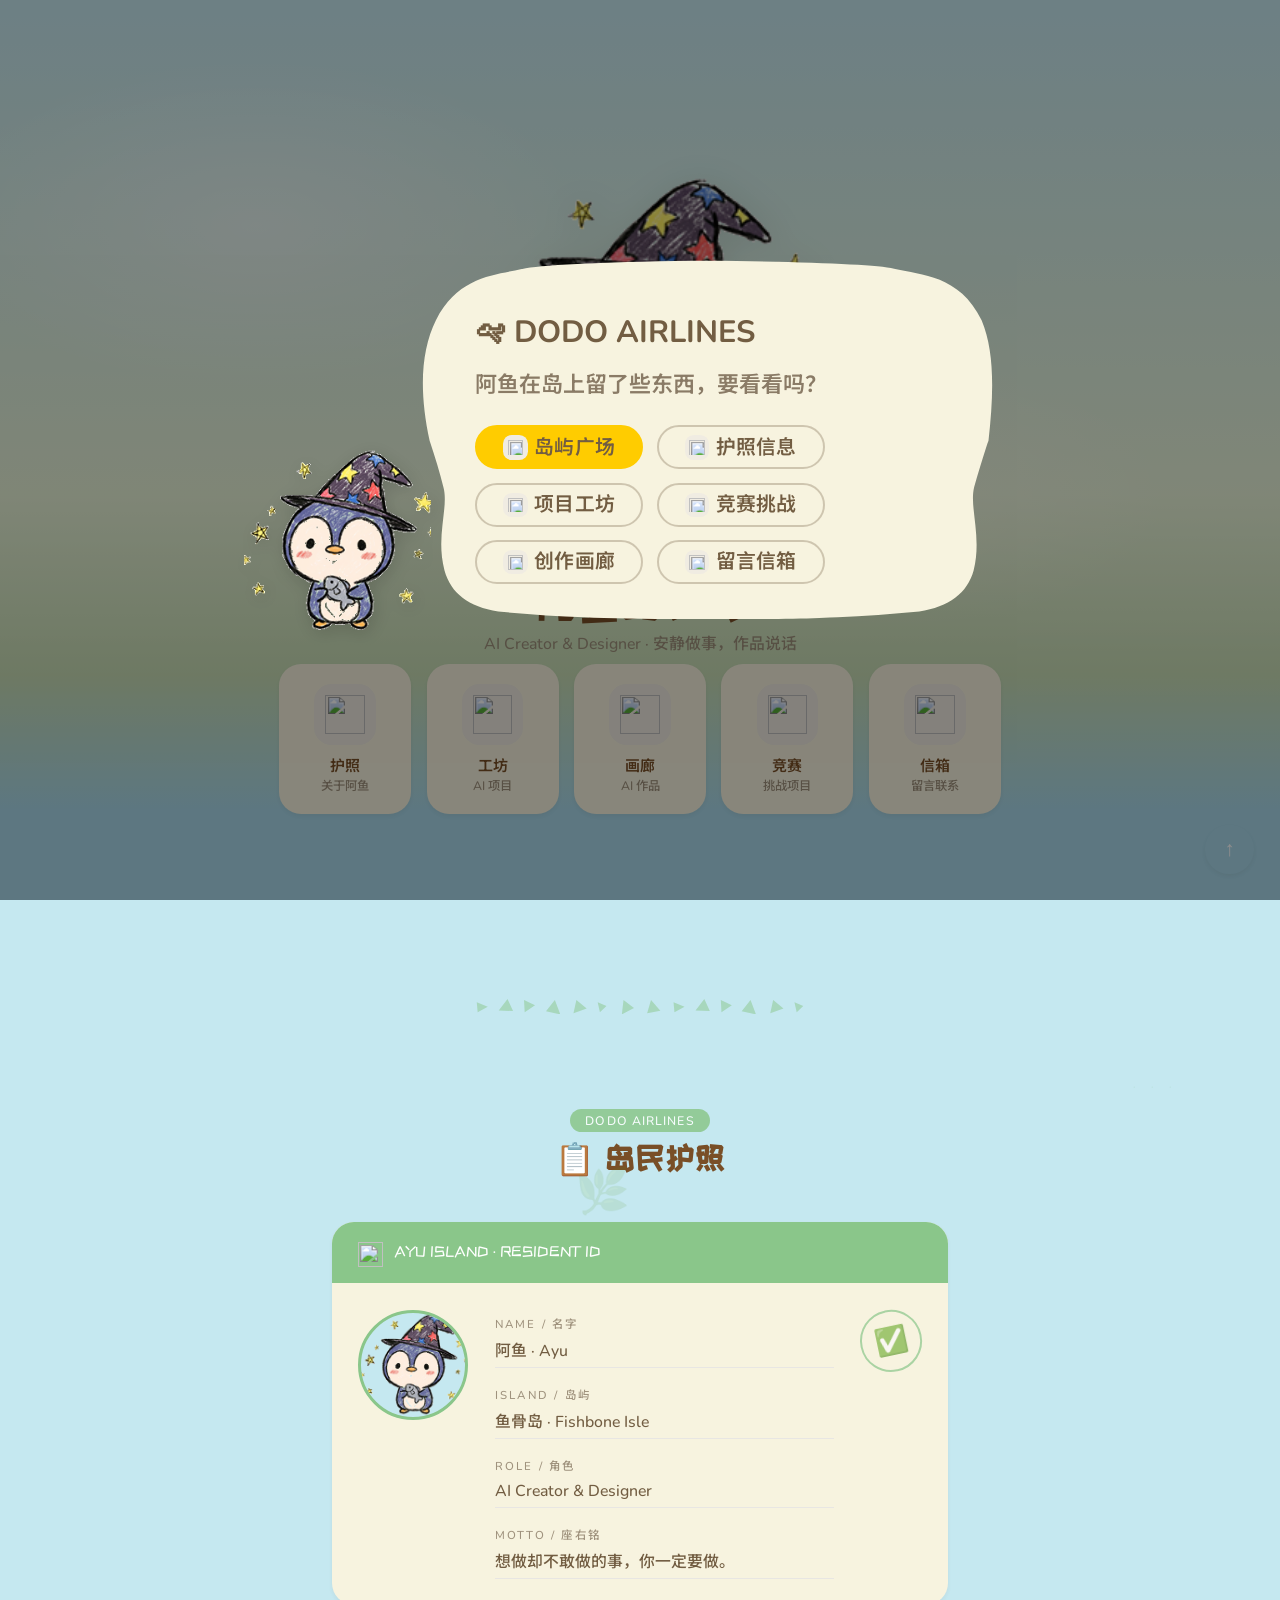
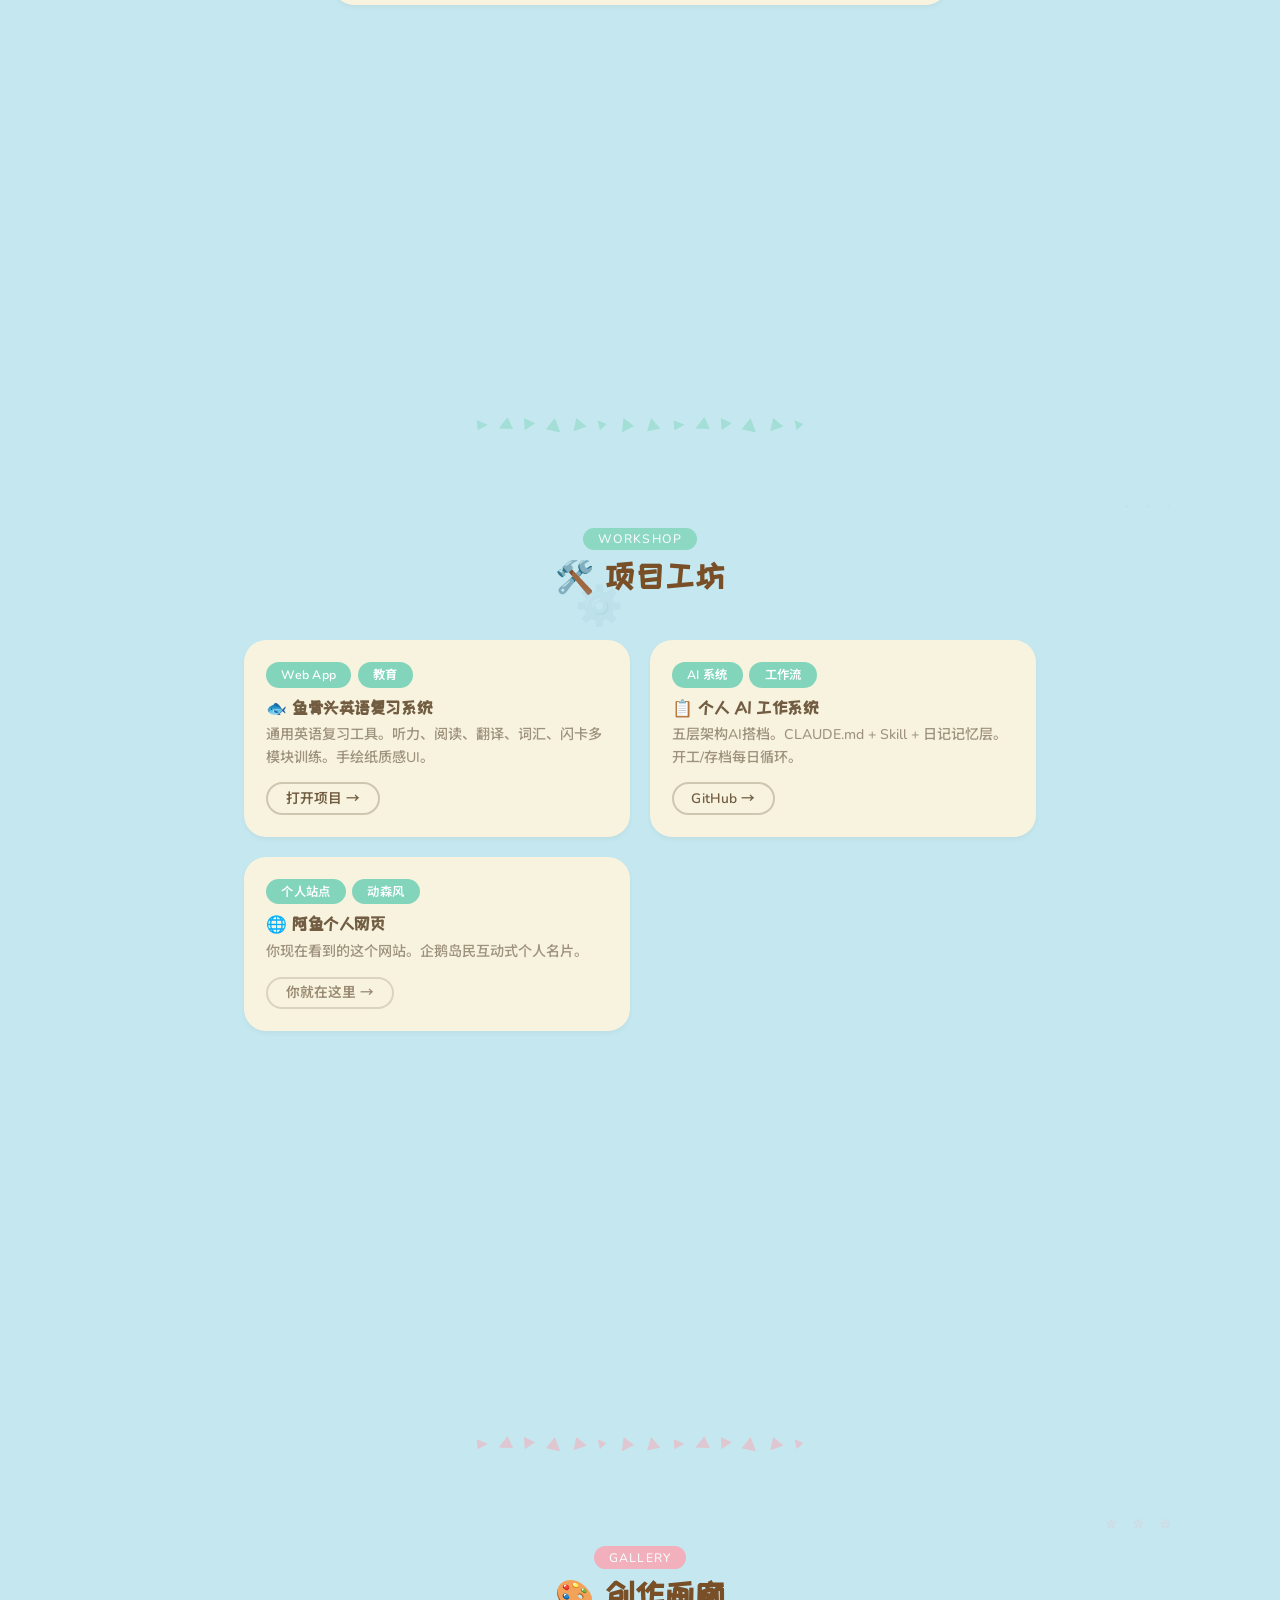
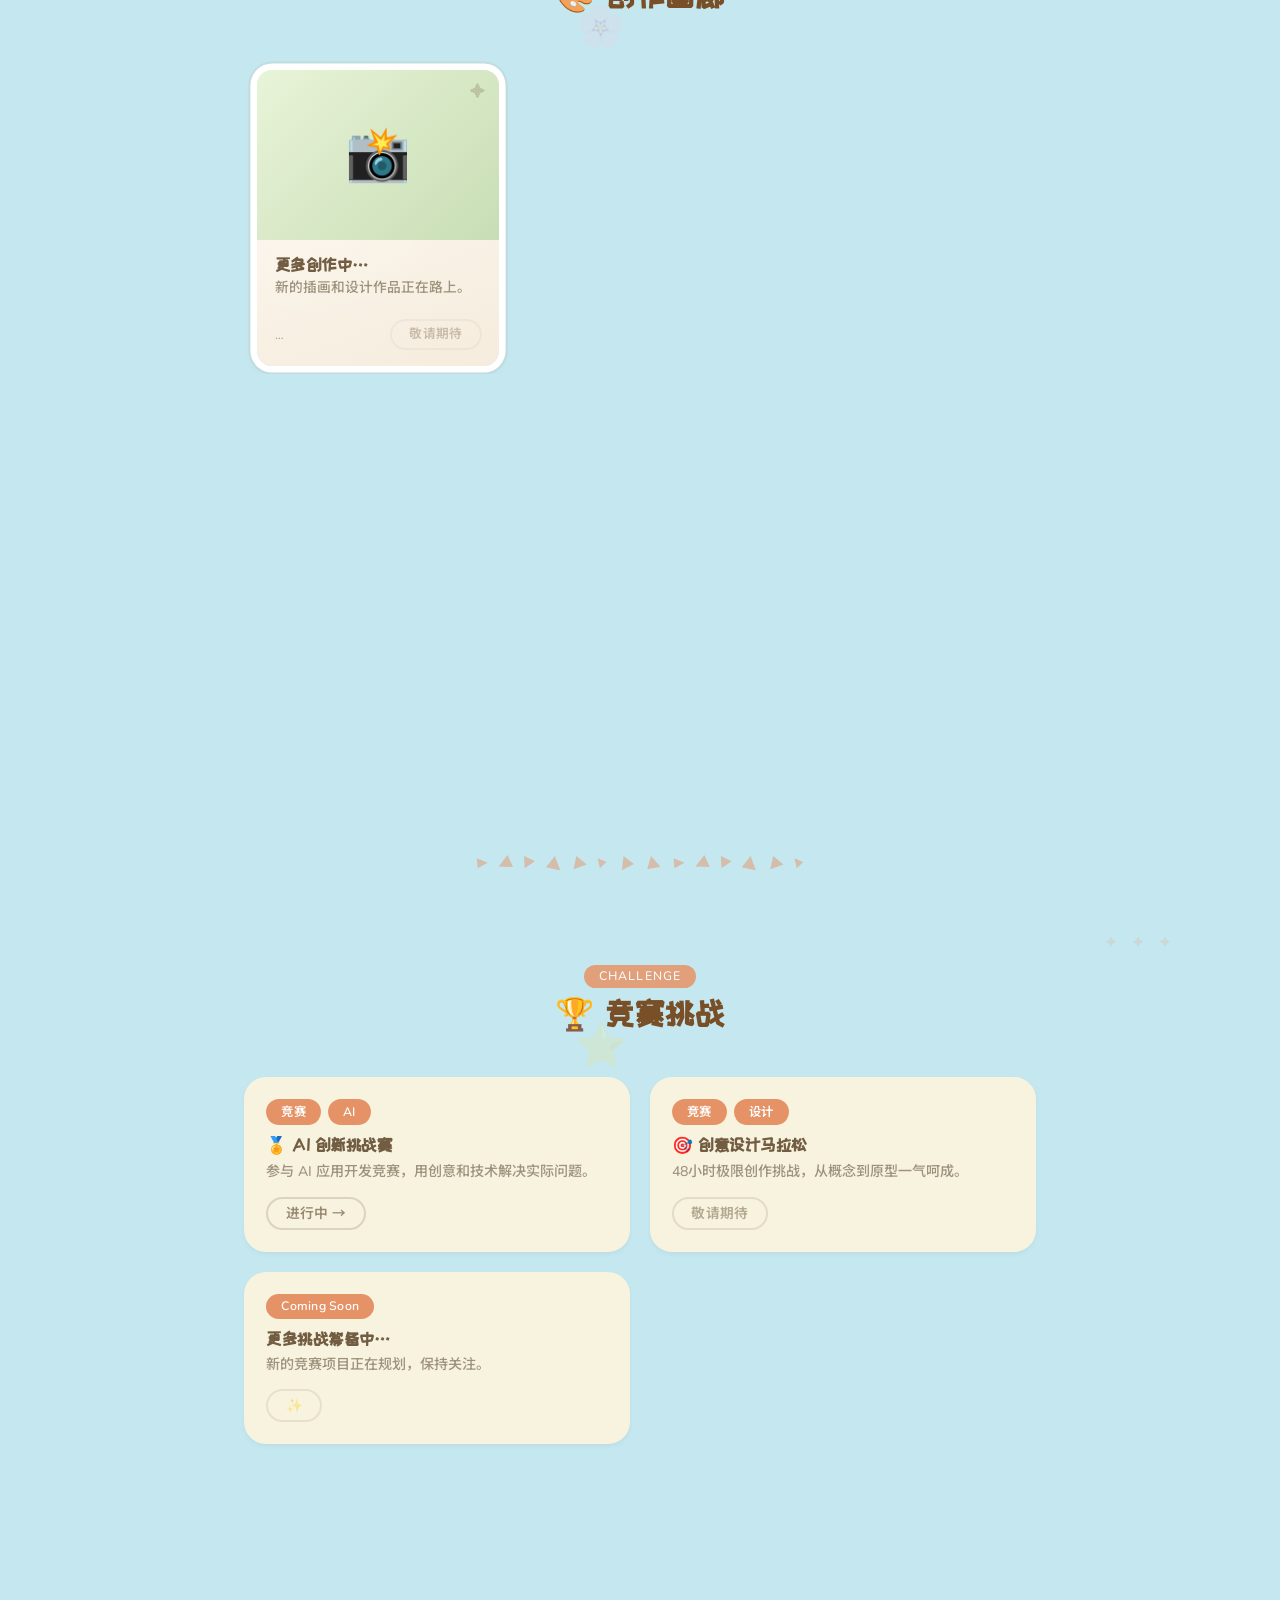
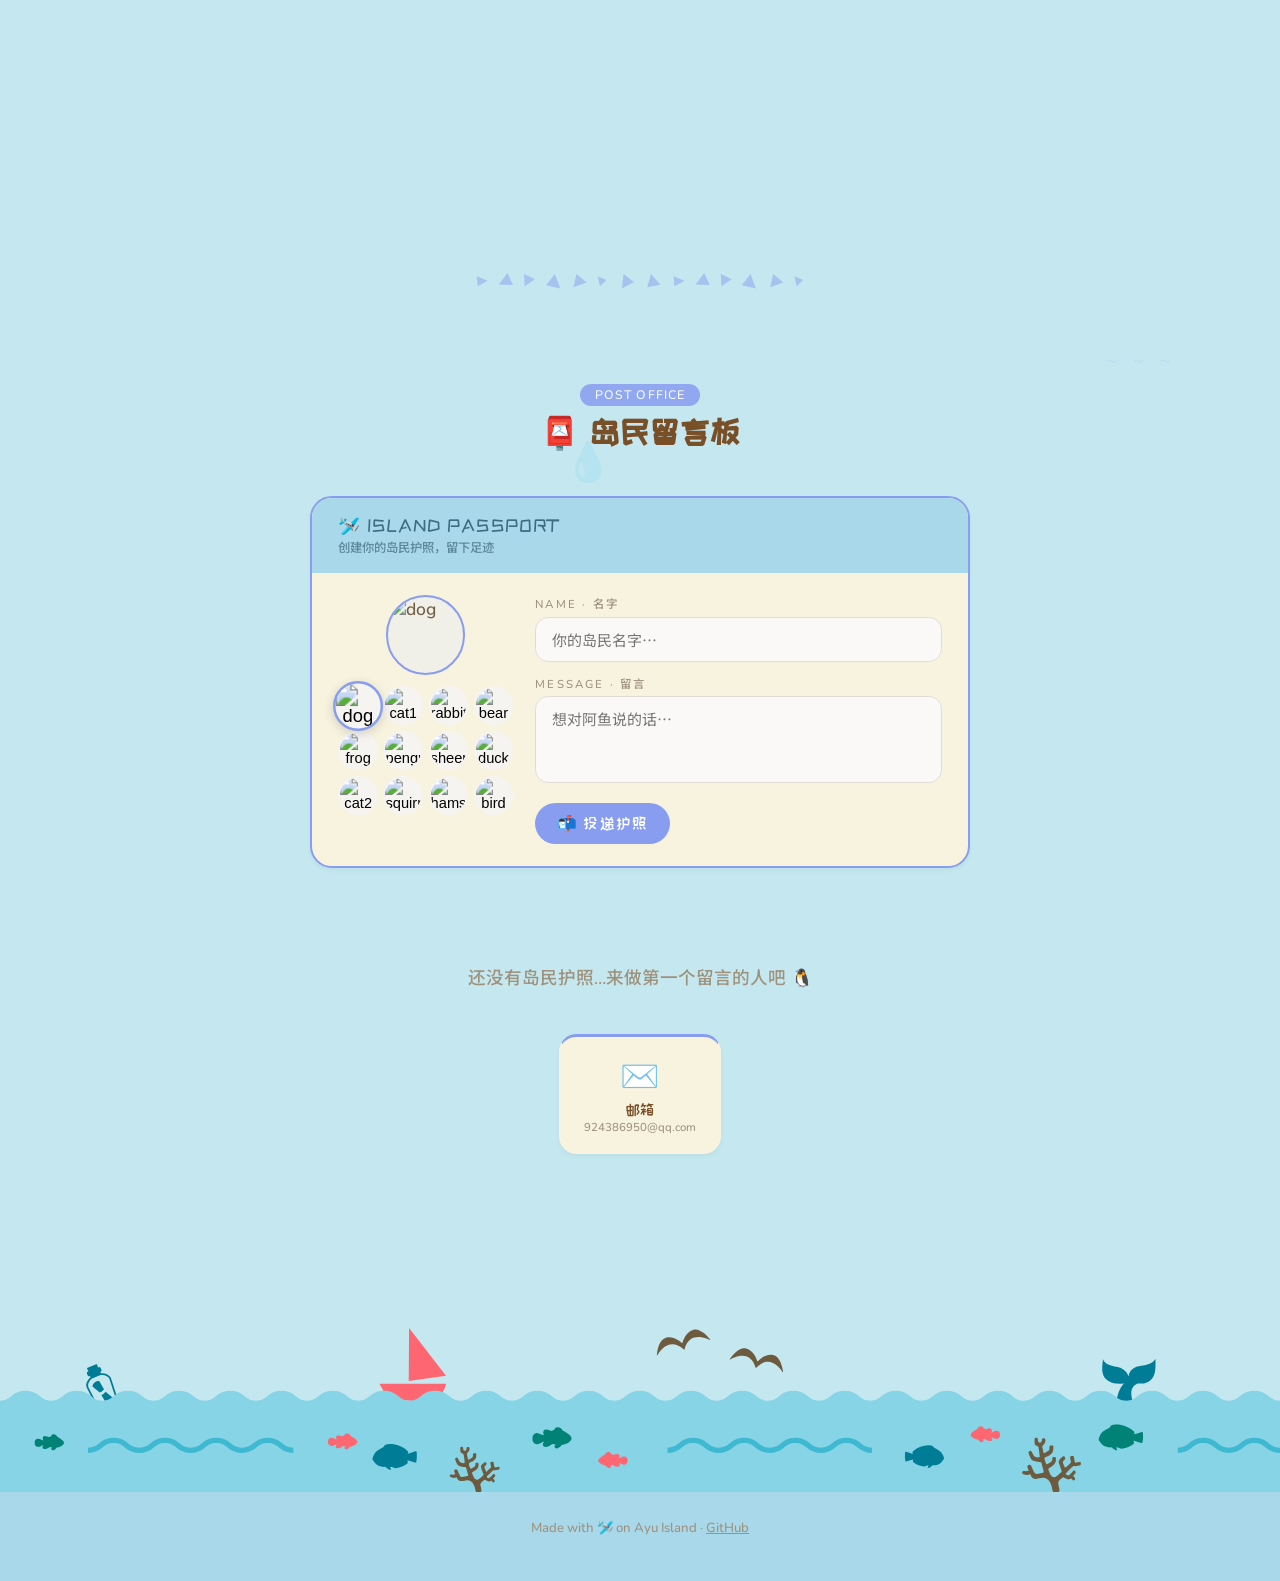
==== index.html @ 1ced0c0c "fix: restore site-data.json + prevent empty data overwrite bug - Restored site-data.json with all co" ====
<!DOCTYPE html>
<html lang="zh-CN">
<head>
<meta charset="UTF-8">
<meta name="viewport" content="width=device-width, initial-scale=1.0">
<title>阿鱼 · Ayu — Welcome to My Island</title>
<style>
@import url('https://fonts.googleapis.com/css2?family=Nunito:wght@400;500;600;700;800;900&family=Noto+Sans+SC:wght@400;500;700&family=ZCOOL+KuaiLe&display=swap');

/* Register --mask-r for CSS mask animation (Chrome/Safari) */
@property --mask-r {
  syntax: '<length>';
  initial-value: 0px;
  inherits: false;
}

* { margin:0; padding:0; box-sizing:border-box; }

:root {
  /* === Mint-green sky palette (keep original) === */
  --sky-top: #c5e8f0;
  --sky-bottom: #e8f4d8;
  --land: #c8ddb5;
  --water: #a8d8ea;
  
  /* === animal-island-ui warm tones for cards & text === */
  --bg-card: rgb(247, 243, 223);
  --text-body: #725d42;
  --text-header: #794f27;
  --text-muted: #9f927d;
  --border: #c4b89e;
  
  --accent-teal: #19c8b9;
  --accent-teal-hover: #3dd4c6;
  --focus-yellow: #ffcc00;
  
  /* === NookPhone colors for section accents === */
  --np-green: #8ac68a;
  --np-teal: #82d5bb;
  --np-yellow: #f7cd67;
  --np-orange: #e59266;
  --np-pink: #f8a6b2;
  --np-blue: #889df0;
  
  --accent-about: var(--np-green);
  --accent-projects: var(--np-teal);
  --accent-competitions: var(--np-orange);
  --accent-works: var(--np-pink);
  --accent-contact: var(--np-blue);
  
  --card: var(--bg-card);
  --ink: var(--text-body);
  --dark-green: var(--text-header);
  --muted: var(--text-muted);
  --shadow: 0 2px 4px 0 rgba(61, 52, 40, 0.06);
  --shadow-hover: 0 3px 10px 0 rgba(61, 52, 40, 0.10);
}

html { scroll-behavior: smooth; zoom: 1.1; }

body {
  font-family: Nunito, 'Noto Sans SC', -apple-system, 'PingFang SC', sans-serif;
  background: var(--sky-top);
  color: var(--text-body);
  overflow-x: hidden;
  font-weight: 500;
}

/* === Mint-green sky background === */
.sky-bg {
  position: fixed; inset: 0; z-index: -1;
  background:
    linear-gradient(180deg, var(--sky-top) 0%, var(--sky-bottom) 55%, var(--land) 75%, var(--water) 90%, var(--water) 100%);
}

/* Subtle warm haze */
.sky-bg::before {
  content: ''; position: absolute; inset: 0;
  background:
    radial-gradient(ellipse 300px 150px at 20% 25%, rgba(255,255,255,0.4) 0%, transparent 100%),
    radial-gradient(ellipse 250px 120px at 70% 55%, rgba(255,255,240,0.3) 0%, transparent 100%);
  pointer-events: none;
}

/* === Passport Form & Message Wall (AC-style) === */
.passport-form {
  width: min(600px, 90vw);
  background: var(--card);
  border-radius: 20px;
  box-shadow: var(--shadow);
  overflow: hidden;
  margin-bottom: 48px;
  border: 2px solid var(--sec-accent);
}

.pf-header {
  background: #a8d8ea;
  padding: 16px 24px;
  display: flex; flex-direction: column;
}

.pf-logo {
  font-family: 'ZCOOL KuaiLe', cursive;
  font-size: 1rem;
  color: #3d6b80;
  letter-spacing: 1px;
}

.pf-sub {
  font-size: 0.7rem; color: #5a8899; margin-top: 2px;
}

.pf-body {
  display: flex; gap: 20px; padding: 20px 24px;
}

.pf-avatar-pick {
  flex-shrink: 0;
  display: flex; flex-direction: column; align-items: center;
}

.pf-avatar-preview {
  width: 72px; height: 72px;
  border: 2px solid var(--sec-accent);
  border-radius: 50%;
  display: flex; align-items: center; justify-content: center;
  margin-bottom: 10px;
  overflow: hidden;
  background: #f0efe8;
}

.pf-preview-img {
  width: 100%; height: 100%;
  object-fit: contain;
  object-position: center;
}

.pf-emoji-grid {
  display: grid;
  grid-template-columns: repeat(4, 1fr);
  gap: 5px;
}

.pf-villager-btn {
  width: 36px; height: 36px;
  border: 2px solid transparent;
  border-radius: 50%;
  cursor: pointer;
  transition: all 0.15s;
  display: flex; align-items: center; justify-content: center;
  padding: 0;
  background: #f5f4f1;
  overflow: hidden;
}
.pf-villager-btn:hover,
.pf-villager-btn.active {
  border-color: var(--sec-accent);
  transform: scale(1.25);
  box-shadow: 0 2px 8px rgba(0,0,0,0.15);
  z-index: 2;
}

.pf-v-thumb {
  width: 100%; height: 100%;
  object-fit: contain;
  object-position: center;
}

.pf-emoji-grid button {
  /* keep this for backward compat, but villager buttons override */
}

.pf-fields {
  flex: 1;
  display: flex; flex-direction: column; gap: 12px;
}

.pf-field label {
  font-size: 0.65rem;
  color: var(--muted);
  letter-spacing: 2px;
  text-transform: uppercase;
  display: block;
  margin-bottom: 4px;
}

.pf-field input,
.pf-field textarea {
  width: 100%;
  padding: 10px 14px;
  border: 1.5px solid #e0ddd8;
  border-radius: 12px;
  font-family: 'Noto Sans SC', sans-serif;
  font-size: 0.85rem;
  color: var(--ink);
  background: #faf9f7;
  outline: none;
  transition: border-color 0.2s;
  resize: none;
}

.pf-field input:focus,
.pf-field textarea:focus {
  border-color: var(--sec-accent);
}

.pf-submit {
  font-family: 'ZCOOL KuaiLe', 'Noto Sans SC', cursive;
  font-size: 0.9rem;
  padding: 10px 20px;
  border-radius: 24px;
  border: none;
  background: var(--sec-accent);
  color: #fff;
  cursor: pointer;
  letter-spacing: 1px;
  transition: transform 0.2s, box-shadow 0.2s;
  align-self: flex-start;
}
.pf-submit:hover {
  transform: translateY(-2px);
  box-shadow: 0 4px 12px rgba(0,0,0,0.15);
}

/* === Passport Wall === */
.passport-wall {
  display: grid;
  grid-template-columns: repeat(auto-fill, minmax(280px, 1fr));
  gap: 20px;
  width: min(800px, 90vw);
}

.visitor-passport {
  background: #eef9fb;
  border-radius: 18px;
  padding: 18px;
  border: 2px solid var(--sec-accent);
  display: flex; gap: 14px;
  position: relative;
  overflow: hidden;
  animation: card-in 0.4s cubic-bezier(0.34, 1.56, 0.64, 1);
}

@keyframes card-in {
  from { opacity: 0; transform: translateY(16px) scale(0.95); }
  to { opacity: 1; transform: translateY(0) scale(1); }
}

.visitor-passport::before {
  content: '';
  position: absolute;
  top: -30px; right: -30px;
  width: 80px; height: 80px;
  border-radius: 50%;
  border: 2px solid rgba(107,138,170,0.15);
  pointer-events: none;
}

.vp-avatar {
  flex-shrink: 0;
  width: 52px; height: 52px;
  border-radius: 50%;
  overflow: hidden;
  border: 2px solid var(--sec-accent);
}

.vp-img {
  width: 100%; height: 100%;
  object-fit: contain;
  object-position: center;
}

.vp-info {
  flex: 1; min-width: 0;
}

.vp-name {
  font-family: 'ZCOOL KuaiLe', 'Noto Sans SC', cursive;
  font-size: 0.9rem;
  color: var(--dark-green);
  margin-bottom: 4px;
}

.vp-time {
  font-size: 0.6rem; color: var(--muted); margin-bottom: 6px;
}

.vp-message {
  font-size: 0.8rem; color: var(--ink); line-height: 1.6;
  word-break: break-word;
}

.vp-delete {
  position: absolute; top: 8px; right: 8px;
  font-size: 0.7rem; opacity: 0; cursor: pointer;
  transition: opacity 0.2s;
  background: none; border: none; padding: 2px 6px;
}
.visitor-passport:hover .vp-delete { opacity: 0.5; }

/* === Contact links row === */
.contact-links {
  display: flex; flex-wrap: wrap; gap: 14px; justify-content: center;
  margin-top: 48px;
}

.contact-link-card {
  display: flex; flex-direction: column; align-items: center;
  padding: 16px 22px;
  background: var(--card);
  border-radius: 16px;
  text-decoration: none;
  color: var(--ink);
  box-shadow: var(--shadow);
  border: 1.5px solid transparent;
  border-top: 3px solid var(--sec-accent);
  min-width: 130px;
  transition: transform 0.3s cubic-bezier(0.34, 1.56, 0.64, 1), box-shadow 0.3s;
}
.contact-link-card:hover {
  transform: translateY(-4px);
  box-shadow: 0 8px 24px rgba(0,0,0,0.1);
}

.cl-icon { font-size: 1.8rem; margin-bottom: 4px; }
.cl-label { font-family: 'ZCOOL KuaiLe', cursive; font-size: 0.85rem; color: var(--dark-green); }
.cl-hint { font-size: 0.65rem; color: var(--muted); margin-top: 2px; }

/* === Entry Overlay === */
.entry-overlay {
  position: fixed; inset: 0; z-index: 100;
  background: rgba(0,0,0,0.45);
  display: flex; align-items: center; justify-content: center;
  transition: opacity 0.5s, visibility 0.5s;
  animation: animal-fade-in 0.25s ease;
}
.entry-overlay.dismissed { opacity:0; visibility:hidden; pointer-events:none; }

@keyframes animal-fade-in {
  from { opacity: 0; }
  to   { opacity: 1; }
}

.entry-scene {
  position: relative;
  width: min(720px, 92vw);
  display: flex;
  align-items: flex-end;
  gap: 0;
}

/* Penguin in entry */
.entry-penguin {
  flex-shrink: 0;
  cursor: pointer;
  animation: float 3s ease-in-out infinite;
  user-select: none;
}
.entry-penguin img {
  width: clamp(120px, 16vw, 170px);
  filter: drop-shadow(2px 4px 8px rgba(0,0,0,0.15));
}
@keyframes float {
  0%,100% { transform: translateY(0); }
  50% { transform: translateY(-8px); }
}

/* === Entry Modal (animal-island-ui Modal + Title) === */
.dodo-modal {
  background: rgb(247, 243, 223);
  clip-path: url(#animal-modal-clip);
  padding: 0;
  margin-bottom: 20px;
  margin-left: -8px;
  position: relative;
  flex: 1;
  max-width: 520px;
  min-width: 320px;
  animation: animal-zoom-in 0.35s cubic-bezier(0.4, 0, 0.2, 1);
  color: rgb(128, 115, 89);
}

@keyframes animal-zoom-in {
  from { opacity: 0; transform: scale(0.92); }
  to   { opacity: 1; transform: scale(1); }
}

/* Modal close button */
.dodo-close {
  position: absolute;
  top: 14px; right: 18px;
  width: 32px; height: 32px;
  font-size: 20px; font-weight: 700;
  color: rgba(114, 93, 66, 0.55);
  background: transparent;
  border: none;
  border-radius: 50%;
  cursor: pointer;
  z-index: 10;
  display: flex; align-items: center; justify-content: center;
  line-height: 1;
  transition: all 0.2s;
}
.dodo-close:hover {
  background: rgba(114, 93, 66, 0.1);
  color: rgba(114, 93, 66, 1);
}

/* Modal inner content area (per Modal spec: 48px 48px 32px) */
.dodo-body {
  padding: 48px 48px 32px;
}

/* === Modal Title (per animal-island-ui Modal spec: 28px / 700) === */
.dodo-modal-title {
  font-size: 28px;
  font-weight: 700;
  color: rgba(114, 93, 66, 1);
  padding-bottom: 15px;
  line-height: 1.3;
}

/* Modal body text (per spec: 20px / 600 / #8a7b66) */
.dodo-greeting {
  font-size: 20px;
  font-weight: 600;
  line-height: 1.6;
  color: #8a7b66;
  padding-bottom: 20px;
  min-height: 1.6em;
}

/* Modal footer buttons */
.dodo-options {
  display: flex; flex-wrap: wrap; gap: 12px;
}

.dodo-btn {
  font-family: Nunito, 'Noto Sans SC', sans-serif;
  font-size: 18px;
  font-weight: 600;
  letter-spacing: 0.01em;
  height: 40px;
  padding: 0 24px;
  border-radius: 39.81px;
  border: 2px solid rgba(114, 93, 66, 0.3);
  background: transparent;
  color: var(--text-body);
  cursor: pointer;
  transition: all 0.2s;
  white-space: nowrap;
  display: flex; align-items: center; gap: 6px;
  line-height: 1;
}
.dodo-btn .db-icon {
  width: 22px; height: 22px;
  border-radius: 8px;
  display: flex; align-items: center; justify-content: center;
  background: #f0ece2;
  flex-shrink: 0;
  padding: 4px;
}
.dodo-btn .db-icon img {
  width: 100%; height: 100%;
  object-fit: contain;
}
.dodo-btn:hover {
  border-color: rgba(114, 93, 66, 0.6);
  background: rgba(114, 93, 66, 0.08);
}

/* Primary confirm-style button (yellow, per Modal spec) */
.dodo-btn.dodo-btn-primary {
  background: rgba(255, 204, 0, 1);
  border-color: rgba(255, 204, 0, 1);
  color: rgba(114, 93, 66, 1);
}
.dodo-btn.dodo-btn-primary:hover {
  background: rgba(255, 204, 0, 0.85);
  border-color: rgba(255, 204, 0, 0.85);
}

/* === Main Content === */
.main-content {
  position: relative; z-index: 1;
}

/* Hero section (post-dialog) */
.hero {
  min-height: 100vh;
  display: flex; flex-direction: column;
  align-items: center; justify-content: center;
  text-align: center;
  padding: 40px 24px;
}

.hero-penguin {
  margin-bottom: 24px;
  cursor: pointer;
  transition: transform 0.3s cubic-bezier(0.34, 1.56, 0.64, 1);
}
.hero-penguin:hover {
  transform: scale(1.06);
  filter: drop-shadow(0 0 12px rgba(247,214,123,0.3));
}
.hero-penguin img {
  width: clamp(220px, 30vw, 300px);
  filter: drop-shadow(3px 6px 16px rgba(0,0,0,0.1));
  animation: float 3.5s ease-in-out infinite;
}

.hero-title {
  font-family: 'ZCOOL KuaiLe', 'Noto Sans SC', cursive;
  font-size: clamp(1.6rem, 4vw, 2.4rem);
  color: var(--dark-green);
  letter-spacing: 2px;
  margin-bottom: 6px;
}

.hero-sub {
  font-size: 0.9rem;
  color: var(--muted);
  margin-bottom: 8px;
}

.hero-hint {
  font-family: 'ZCOOL KuaiLe', 'Noto Sans SC', cursive;
  font-size: 1.1rem;
  color: var(--dark-green);
  margin-bottom: 24px;
  opacity: 0.75;
  animation: hint-pulse 3s ease-in-out infinite;
  cursor: default;
  letter-spacing: 2px;
}

@keyframes hint-pulse {
  0%,100% { opacity: 0.5; }
  50% { opacity: 0.85; }
}

.hero-islands {
  display: flex; flex-wrap: wrap; gap: 14px; justify-content: center;
}

.island-card {
  display: flex; flex-direction: column; align-items: center;
  padding: 18px 22px;
  background: var(--bg-card);
  border-radius: 20px;
  text-decoration: none;
  color: var(--text-body);
  box-shadow: var(--shadow);
  transition: transform 0.25s cubic-bezier(0.4, 0, 0.2, 1), box-shadow 0.25s;
  min-width: 120px;
  position: relative; overflow: hidden;
}
.island-card:hover {
  transform: translateY(-4px);
  box-shadow: 0 8px 24px rgba(0,0,0,0.1);
}
.island-card .island-icon {
  width: 56px; height: 56px;
  border-radius: 16px;
  display: flex; align-items: center; justify-content: center;
  margin-bottom: 8px;
  background: #f0ece2;
  transition: transform 0.25s;
  padding: 10px;
}
.island-card .island-icon img {
  width: 100%; height: 100%;
  object-fit: contain;
}
.island-card:hover .island-icon {
  transform: scale(1.08);
}
.island-card .island-label { font-size: 0.85rem; font-weight: 600; color: var(--dark-green); }
.island-card .island-hint { font-size: 0.7rem; color: var(--muted); }

/* === Section Islands === */
.section-island {
  min-height: 100vh;
  padding: 80px 24px 100px;
  display: flex; flex-direction: column;
  align-items: center;
  position: relative;
  --sec-accent: var(--island-green);
}

/* === Per-section color identity (Principle 2: Color differentiation) === */
.section-island[data-theme="about"]     { --sec-accent: var(--accent-about); }
.section-island[data-theme="projects"]  { --sec-accent: var(--accent-projects); }
.section-island[data-theme="competitions"] { --sec-accent: var(--accent-competitions); }
.section-island[data-theme="works"]     { --sec-accent: var(--accent-works); }
.section-island[data-theme="contact"]   { --sec-accent: var(--accent-contact); }

/* === Section-themed subtle decorative marks (AC-style: small icons instead of big glows) === */
/* About (green) — tiny grass/leaf dots */
.section-island[data-theme="about"] .section-header::before {
  content: '🌿'; font-size: 2.5rem; opacity: 0.12; pointer-events: none;
  position: absolute; left: 12%; top: 50px;
}
/* Projects (teal) — tiny tool/gear marks */
.section-island[data-theme="projects"] .section-header::before {
  content: '⚙️'; font-size: 2.2rem; opacity: 0.12; pointer-events: none;
  position: absolute; left: 12%; top: 50px;
}
/* Competitions (amber) — tiny star */
.section-island[data-theme="competitions"] .section-header::before {
  content: '⭐'; font-size: 2.4rem; opacity: 0.14; pointer-events: none;
  position: absolute; left: 12%; top: 50px;
}
/* Works (rose) — tiny flower */
.section-island[data-theme="works"] .section-header::before {
  content: '🌸'; font-size: 2.3rem; opacity: 0.14; pointer-events: none;
  position: absolute; left: 12%; top: 50px;
}
/* Contact (blue) — tiny wave/water drop */
.section-island[data-theme="contact"] .section-header::before {
  content: '💧'; font-size: 2.2rem; opacity: 0.12; pointer-events: none;
  position: absolute; left: 12%; top: 50px;
}

/* Small decorative corner marks per section */
.section-island[data-theme="about"]::before     { content: '·  ·  ·'; }
.section-island[data-theme="projects"]::before  { content: '∘  ∘  ∘'; }
.section-island[data-theme="competitions"]::before { content: '✦  ✦  ✦'; }
.section-island[data-theme="works"]::before     { content: '✿  ✿  ✿'; }
.section-island[data-theme="contact"]::before   { content: '〜  〜  〜'; }

.section-island::before {
  position: absolute;
  right: 8%; top: 55px;
  font-size: 0.6rem;
  color: var(--sec-accent);
  opacity: 0.18;
  letter-spacing: 6px;
  pointer-events: none;
}

.section-header {
  text-align: center;
  margin-bottom: 40px;
  position: relative;
}

.section-header h2 {
  font-family: 'ZCOOL KuaiLe', 'Noto Sans SC', cursive;
  font-size: clamp(1.4rem, 3.5vw, 1.8rem);
  color: var(--dark-green);
  letter-spacing: 1px;
}

.section-header .section-stamp {
  display: inline-block;
  font-size: 0.7rem;
  padding: 3px 14px;
  border-radius: 12px;
  background: var(--sec-accent);
  color: #fff;
  margin-bottom: 8px;
  letter-spacing: 1px;
  opacity: 0.85;
}

/* === Passport Card (About section) === */
.passport-card {
  width: min(560px, 90vw);
  background: var(--card);
  border-radius: 20px;
  box-shadow: var(--shadow);
  overflow: hidden;
}

.passport-header {
  background: var(--sec-accent);
  padding: 14px 24px;
  display: flex; align-items: center; gap: 10px;
}
.passport-header .dodo-icon { font-size: 1.3rem; animation: leaf-spin 6s linear infinite; }
.passport-header .dodo-label { color: #fff; font-family: 'ZCOOL KuaiLe', cursive; font-size: 0.85rem; }

.passport-body {
  display: flex; gap: 24px; padding: 24px;
}

.passport-avatar {
  flex-shrink: 0;
  width: 100px; height: 100px;
  border-radius: 50%;
  border: 3px solid var(--sec-accent);
  overflow: hidden;
  background: var(--sky-top);
  display: flex; align-items: center; justify-content: center;
}
.passport-avatar img {
  width: 100%; height: 100%; object-fit: contain;
}

.passport-fields { flex:1; display:flex; flex-direction:column; gap:12px; }

.passport-field label {
  font-size: 0.65rem; color: var(--muted); letter-spacing: 2px; text-transform: uppercase;
}
.passport-field .field-value {
  font-size: 0.9rem; color: var(--ink); font-weight: 500;
  padding: 4px 0;
  border-bottom: 1px solid #e8e6e3;
}

.passport-stamp {
  align-self: flex-start;
  width: 56px; height: 56px;
  border-radius: 50%;
  border: 2px solid var(--sec-accent);
  display: flex; align-items: center; justify-content: center;
  font-size: 1.5rem;
  opacity: 0.7;
  transform: rotate(-12deg);
}

/* === Card Grid (Projects/Works) === */
.card-grid {
  display: grid;
  grid-template-columns: repeat(auto-fill, minmax(260px, 1fr));
  gap: 18px;
  width: min(720px, 90vw);
}

.item-card {
  background: var(--bg-card);
  border-radius: 20px;
  padding: 20px;
  box-shadow: var(--shadow);
  transition: transform 0.25s cubic-bezier(0.4, 0, 0.2, 1), box-shadow 0.25s;
  position: relative; overflow: hidden;
}

.item-card:hover {
  transform: translateY(-4px);
  box-shadow: 0 8px 24px rgba(0,0,0,0.1);
}

.item-card .card-tags { display:flex; flex-wrap:wrap; gap:6px; margin-bottom:10px; }
.item-card .card-tag {
  font-family: Nunito, 'Noto Sans SC', sans-serif;
  font-size: 0.7rem;
  font-weight: 600;
  line-height: 1;
  padding: 5px 13px;
  border-radius: 999px;
  border: 1.5px solid transparent;
  background: var(--sec-accent);
  color: #fff;
  letter-spacing: 0.02em;
  transition: all 0.2s ease;
  display: inline-flex;
  align-items: center;
  white-space: nowrap;
  user-select: none;
}
.item-card .card-tag:hover {
  transform: translateY(-1px);
  box-shadow: 0 2px 6px rgba(61, 52, 40, 0.12);
}
.item-card h3 { font-family: 'ZCOOL KuaiLe', 'Noto Sans SC', cursive; font-size:0.95rem; margin-bottom:6px; letter-spacing:0.5px; }
.item-card p { font-size:0.8rem; color:var(--muted); line-height:1.6; margin-bottom:12px; }
.item-card .card-link {
  font-family: Nunito, 'Noto Sans SC', sans-serif;
  font-size: 0.78rem;
  font-weight: 600;
  letter-spacing: 0.01em;
  color: var(--text-body);
  text-decoration: none;
  padding: 5px 16px;
  border: 2px solid rgba(114, 93, 66, 0.3);
  border-radius: 39.81px;
  display: inline-block;
  transition: all 0.2s;
  background: transparent;
  line-height: 1.3;
}
.item-card .card-link:hover {
  border-color: rgba(114, 93, 66, 0.55);
  background: rgba(114, 93, 66, 0.06);
  transform: translateY(-1px);
}

/* === Corkboard Memo Gallery === */
.gallery-board {
  position: relative;
  width: min(720px, 92vw);
  margin: 0 auto;
  /* No card background — only the gallery cards remain */
  background: transparent;
  border-radius: 0;
  padding: 0;
  box-shadow: none;
  overflow: visible;
}

.gallery-track {
  display: flex;
  gap: 28px;
  overflow-x: auto;
  scroll-snap-type: x mandatory;
  scroll-behavior: smooth;
  padding: 10px 12px 8px;
  /* Hide scrollbar — keep functionality */
  scrollbar-width: none;
  -ms-overflow-style: none;
}
.gallery-track::-webkit-scrollbar { display: none; }

/* Memo Card — AC Nook Miles mission card style */
.memo-card {
  flex: 0 0 220px;
  scroll-snap-align: start;
  background:
    radial-gradient(circle at 20% 30%, rgba(255,255,255,0.3) 0%, transparent 60%),
    linear-gradient(160deg, #fdf6f0 0%, #faf3e8 50%, #f5ecdd 100%);
  border-radius: 14px;
  /* Thick white polaroid-style frame */
  box-shadow:
    0 0 0 6px #fff,
    0 0 0 8px rgba(180,165,140,0.15),
    0 3px 12px rgba(61,52,40,0.10);
  position: relative;
  overflow: hidden;
  transition: transform 0.35s cubic-bezier(0.34, 1.56, 0.64, 1), box-shadow 0.35s;
  display: flex;
  flex-direction: column;
  /* 3D perspective for tilt */
  transform-origin: center center;
}
.memo-card:hover {
  transform: scale(1.05) rotate(-1.5deg);
  box-shadow:
    0 0 0 6px #fff,
    0 0 0 8px rgba(180,165,140,0.2),
    0 6px 24px rgba(61,52,40,0.16);
  z-index: 5;
}

/* AC stamp-style decorative badge top-right */
.memo-card::before {
  content: '✦';
  position: absolute;
  top: 10px;
  right: 12px;
  z-index: 2;
  font-size: 0.9rem;
  color: rgba(114,93,66,0.25);
  pointer-events: none;
}

/* Memo image area */
.memo-img {
  width: 100%;
  height: 155px;
  overflow: hidden;
  border-radius: 6px 6px 0 0;
  background: #e8f4d8;
  flex-shrink: 0;
}
.memo-img img {
  width: 100%;
  height: 100%;
  object-fit: cover;
  display: block;
}
.memo-img-empty {
  display: flex;
  align-items: center;
  justify-content: center;
  font-size: 3rem;
  background: linear-gradient(135deg, #e8f4d8 0%, #c8ddb5 100%);
}

/* Memo text body */
.memo-body {
  padding: 14px 16px 14px;
  flex: 1;
  display: flex;
  flex-direction: column;
  gap: 4px;
}
.memo-body h3 {
  font-family: 'ZCOOL KuaiLe', 'Noto Sans SC', cursive;
  font-size: 0.95rem;
  margin: 0;
  letter-spacing: 0.5px;
  color: var(--text-body);
}
.memo-body p {
  font-size: 0.78rem;
  color: var(--muted);
  line-height: 1.55;
  margin: 0;
  flex: 1;
  min-height: 2.4em;
}

/* Footer row: date left, button right */
.memo-footer {
  display: flex;
  align-items: center;
  justify-content: space-between;
  margin-top: 4px;
}
.memo-date {
  font-family: Nunito, sans-serif;
  font-size: 0.7rem;
  color: rgba(114,93,66,0.55);
  letter-spacing: 0.04em;
  white-space: nowrap;
}

/* Detail button — animal-island-ui outline pill */
.memo-detail-btn {
  font-family: Nunito, 'Noto Sans SC', sans-serif;
  font-size: 0.72rem;
  font-weight: 600;
  letter-spacing: 0.01em;
  padding: 5px 16px;
  border: 2px solid rgba(114, 93, 66, 0.3);
  border-radius: 39.81px;
  background: transparent;
  color: var(--text-body);
  cursor: pointer;
  transition: all 0.2s;
  white-space: nowrap;
  line-height: 1.3;
}
.memo-detail-btn:hover {
  border-color: rgba(114, 93, 66, 0.55);
  background: rgba(114, 93, 66, 0.06);
  transform: translateY(-1px);
}
.memo-detail-btn:active {
  transform: translateY(0);
}
.memo-detail-btn:disabled {
  opacity: 0.35;
  cursor: default;
  transform: none;
  border-color: rgba(114, 93, 66, 0.15);
}

/* Gallery scroll arrows */
.gallery-arrow {
  position: absolute;
  top: 50%;
  transform: translateY(-50%);
  z-index: 3;
  width: 36px;
  height: 36px;
  border-radius: 50%;
  border: none;
  background: rgba(255,255,255,0.85);
  color: rgba(114,93,66,0.7);
  font-size: 1.2rem;
  cursor: pointer;
  display: flex;
  align-items: center;
  justify-content: center;
  box-shadow: 0 2px 8px rgba(0,0,0,0.10);
  transition: all 0.2s;
  opacity: 0;
  pointer-events: none;
}
.gallery-board:hover .gallery-arrow {
  opacity: 1;
  pointer-events: auto;
}
.gallery-arrow:hover {
  background: rgba(255,255,255,0.95);
  color: rgba(114,93,66,0.95);
  box-shadow: 0 3px 12px rgba(0,0,0,0.14);
  transform: translateY(-50%) scale(1.08);
}
.gallery-arrow-left  { left: 4px; }
.gallery-arrow-right { right: 4px; }

/* === Work Detail — AC Dashboard Style === */
.work-detail-overlay {
  position: fixed; inset: 0; z-index: 150;
  opacity: 0; pointer-events: none;
  transition: opacity 0.3s;
  display: flex; flex-direction: column;
  overflow: hidden;
  /* AC triangle pattern background — using provided tile image */
  background: url('bg-pattern.png') repeat;
  background-size: 200px 200px;
}
.work-detail-overlay.open { opacity: 1; pointer-events: auto; }

/* Page header — AC dashboard nav bar */
.sp-header {
  flex-shrink: 0;
  display: flex;
  align-items: center;
  justify-content: space-between;
  padding: 12px 28px;
  min-height: 60px;
  background: rgba(255,255,252,0.85);
  backdrop-filter: blur(8px);
  border-bottom: 1px solid rgba(114,93,66,0.06);
  position: relative;
  z-index: 2;
}
.sp-header-logo {
  font-family: 'ZCOOL KuaiLe', 'Noto Sans SC', cursive;
  font-size: 1rem;
  color: var(--text-header);
  letter-spacing: 1px;
  display: flex; align-items: center; gap: 8px;
}
.sp-header-logo img {
  width: 28px; height: 28px;
  border-radius: 50%;
  object-fit: contain;
}
.sp-nav-back {
  font-family: Nunito, 'Noto Sans SC', sans-serif;
  font-size: 0.82rem; font-weight: 600;
  padding: 8px 20px;
  border: 2px solid rgba(114,93,66,0.2);
  border-radius: 50px;
  background: rgba(255,255,255,0.7);
  color: var(--text-body);
  cursor: pointer;
  transition: all 0.2s;
  display: inline-flex; align-items: center; gap: 4px;
}
.sp-nav-back:hover {
  border-color: rgba(114,93,66,0.45);
  background: rgba(255,255,255,0.95);
  transform: translateY(-1px);
  box-shadow: 0 2px 8px rgba(0,0,0,0.06);
}

/* Scrollable body — two-column dashboard layout */
.sp-page {
  flex: 1; overflow-y: auto;
  scrollbar-width: thin;
  scrollbar-color: rgba(139,119,90,0.15) transparent;
  padding: 24px 28px 32px;
  display: flex;
  gap: 24px;
  max-width: 1100px;
  margin: 0 auto;
  width: 100%;
}
.sp-page::-webkit-scrollbar { width: 5px; }
.sp-page::-webkit-scrollbar-thumb { background: rgba(139,119,90,0.2); border-radius: 10px; }

/* Main content column */
.sp-main-col {
  flex: 1;
  min-width: 0;
}
/* Content card — AC white floating card */
.sp-card {
  background: #ffffff;
  border-radius: 24px;
  box-shadow: 0 4px 20px rgba(61,52,40,0.08), 0 12px 40px rgba(61,52,40,0.04);
  overflow: hidden;
}

/* Hero card — full-width KV image */
.sp-hero-card {
  position: relative;
  padding: 0;
  margin: 0;
  display: block;
  border-bottom: 1px solid rgba(114,93,66,0.06);
}
.sp-hero-img {
  width: 100%;
  max-width: 100%;
  display: block;
  border-radius: 0;
  box-shadow: none;
  object-fit: contain;
  max-height: 70vh;
  background: #faf8f2;
}

/* Extra images in detail */
.sp-extra {
  display: flex;
  flex-direction: column;
  align-items: center;
  gap: 20px;
  margin-top: 24px;
  padding: 0 4px;
}
.sp-extra img {
  max-width: 100%;
  width: auto;
  height: auto;
  max-height: 65vh;
  border-radius: 12px;
  box-shadow: 0 4px 20px rgba(61,52,40,0.10);
  display: block;
  object-fit: contain;
}

/* Squiggly divider */
.sp-squiggle {
  width: 100%; height: 14px;
  margin-bottom: 24px;
  background:
    radial-gradient(circle at 15px 7px, rgba(114,93,66,0.10) 2px, transparent 3px),
    radial-gradient(circle at 40px 5px, rgba(114,93,66,0.10) 1.5px, transparent 2.5px),
    radial-gradient(circle at 70px 8px, rgba(114,93,66,0.10) 2px, transparent 3px),
    radial-gradient(circle at 100px 4px, rgba(114,93,66,0.10) 1.5px, transparent 2.5px),
    radial-gradient(circle at 140px 7px, rgba(114,93,66,0.10) 2px, transparent 3px),
    radial-gradient(circle at 180px 5px, rgba(114,93,66,0.10) 1.5px, transparent 2.5px),
    radial-gradient(circle at 220px 8px, rgba(114,93,66,0.10) 2px, transparent 3px),
    radial-gradient(circle at 260px 4px, rgba(114,93,66,0.10) 1.5px, transparent 2.5px),
    linear-gradient(transparent 5px, rgba(114,93,66,0.05) 5px, rgba(114,93,66,0.05) 6px, transparent 6px);
  background-repeat: no-repeat;
  background-size: 100% 100%;
}

/* Content area padding */
.sp-container {
  padding: 32px 28px 44px;
}
/* === AC Dashboard Sidebar === */
.sp-side-col {
  flex-shrink: 0;
  width: 280px;
  display: flex;
  flex-direction: column;
  gap: 16px;
}
.sp-widget {
  background: #ffffff;
  border-radius: 20px;
  padding: 20px 22px;
  box-shadow: 0 4px 20px rgba(61,52,40,0.06), 0 8px 24px rgba(61,52,40,0.03);
}
/* User header widget */
.sp-user-header {
  display: flex; align-items: center; gap: 12px;
  margin-bottom: 16px;
}
.sp-user-avatar {
  width: 48px; height: 48px;
  border-radius: 50%;
  overflow: hidden;
  flex-shrink: 0;
  border: 2px solid rgba(114,93,66,0.15);
}
.sp-user-avatar img { width: 100%; height: 100%; object-fit: contain; }
.sp-user-name {
  font-family: 'ZCOOL KuaiLe', 'Noto Sans SC', cursive;
  font-size: 1rem;
  color: var(--text-header);
  margin: 0;
}
.sp-user-role {
  font-size: 0.72rem;
  color: var(--muted);
  margin-top: 2px;
}
/* Stats row */
.sp-stats-row {
  display: flex;
  justify-content: space-around;
  padding: 14px 0;
  border-top: 1px solid rgba(114,93,66,0.08);
  border-bottom: 1px solid rgba(114,93,66,0.08);
  margin-bottom: 16px;
}
.sp-stat-item {
  text-align: center;
}
.sp-stat-value {
  font-family: Nunito, sans-serif;
  font-size: 1.1rem;
  font-weight: 800;
  color: var(--text-header);
  line-height: 1.2;
}
.sp-stat-label {
  font-size: 0.62rem;
  color: var(--muted);
  letter-spacing: 1px;
  text-transform: uppercase;
  margin-top: 2px;
}
/* Daily status */
.sp-daily-status {
  background: #fff8e0;
  border-radius: 14px;
  padding: 12px 14px;
  display: flex; align-items: center; gap: 10px;
  font-size: 0.78rem;
  color: var(--text-body);
}
.sp-daily-icon {
  font-size: 1.2rem;
  flex-shrink: 0;
}
.sp-daily-text {
  flex: 1;
  font-weight: 600;
}
.sp-daily-time {
  font-size: 0.68rem;
  color: var(--muted);
  white-space: nowrap;
}
/* Activity tiles */
.sp-activity-section {
  margin-bottom: 16px;
}
.sp-activity-section:last-child {
  margin-bottom: 0;
}
.sp-section-label {
  font-family: Nunito, 'Noto Sans SC', sans-serif;
  font-size: 0.72rem;
  font-weight: 700;
  color: var(--muted);
  letter-spacing: 1px;
  text-transform: uppercase;
  margin-bottom: 10px;
  display: flex;
  align-items: center;
  justify-content: space-between;
}
.sp-see-all {
  font-size: 0.68rem;
  color: var(--accent-teal);
  text-decoration: none;
  font-weight: 600;
}
.sp-activity-tiles {
  display: grid;
  grid-template-columns: 1fr 1fr;
  gap: 8px;
}
.sp-activity-tile {
  display: flex; align-items: center; gap: 8px;
  padding: 8px 10px;
  background: rgba(247,243,223,0.5);
  border-radius: 12px;
}
.sp-tile-icon {
  width: 28px; height: 28px;
  border-radius: 50%;
  overflow: hidden;
  flex-shrink: 0;
  border: 1.5px solid rgba(114,93,66,0.12);
  display: flex; align-items: center; justify-content: center;
  font-size: 0.9rem;
}
.sp-tile-icon img { width: 100%; height: 100%; object-fit: contain; }
.sp-tile-info { min-width: 0; }
.sp-tile-name {
  font-size: 0.72rem;
  font-weight: 600;
  color: var(--text-body);
  white-space: nowrap;
  overflow: hidden;
  text-overflow: ellipsis;
}
.sp-tile-date {
  font-size: 0.62rem;
  color: var(--muted);
}
/* Contact widget */
.sp-contact-list {
  display: flex; flex-direction: column; gap: 10px;
}
.sp-contact-item {
  display: flex; align-items: center; gap: 10px;
  text-decoration: none;
  padding: 10px 12px;
  border-radius: 14px;
  background: rgba(247,243,223,0.5);
  transition: all 0.2s;
  cursor: pointer;
}
.sp-contact-item:hover {
  background: rgba(247,243,223,0.8);
  transform: translateY(-1px);
  box-shadow: 0 2px 8px rgba(0,0,0,0.06);
}
.sp-contact-icon {
  width: 32px; height: 32px;
  border-radius: 10px;
  display: flex; align-items: center; justify-content: center;
  font-size: 1.1rem;
  flex-shrink: 0;
  background: #f0ece2;
}
.sp-contact-info { flex: 1; min-width: 0; }
.sp-contact-name {
  font-size: 0.78rem;
  font-weight: 700;
  color: var(--text-header);
}
.sp-contact-hint {
  font-size: 0.66rem;
  color: var(--muted);
  margin-top: 1px;
}
/* Like button */
.sp-like-btn {
  display: flex; align-items: center; justify-content: center; gap: 8px;
  width: 100%;
  padding: 12px 16px;
  border-radius: 14px;
  border: 2px solid rgba(114,93,66,0.2);
  background: rgba(255,255,255,0.6);
  color: var(--text-body);
  font-family: Nunito, 'Noto Sans SC', sans-serif;
  font-size: 0.82rem;
  font-weight: 700;
  cursor: pointer;
  transition: all 0.2s;
}
.sp-like-btn:hover {
  border-color: rgba(114,93,66,0.4);
  background: rgba(255,255,255,0.9);
  transform: translateY(-1px);
}
.sp-like-btn.liked {
  border-color: #f8a6b2;
  background: rgba(248,166,178,0.15);
  color: #d4677a;
}
.sp-like-btn .like-heart {
  font-size: 1.1rem;
  transition: transform 0.3s;
}
.sp-like-btn.liked .like-heart {
  transform: scale(1.3);
}
/* Bio text */
.sp-bio {
  font-size: 0.78rem;
  color: var(--text-body);
  line-height: 1.7;
  padding: 4px 2px;
}
.sp-bio-motto {
  font-family: 'ZCOOL KuaiLe', 'Noto Sans SC', cursive;
  font-size: 0.85rem;
  color: var(--text-header);
  line-height: 1.6;
  padding: 10px 12px;
  background: rgba(255,248,224,0.6);
  border-radius: 12px;
  border-left: 3px solid var(--accent-teal);
  margin-bottom: 12px;
}
@media (max-width: 900px) {
  .sp-side-col { display: none; }
  .sp-page { padding: 16px 16px 28px; }
}
.sp-title {
  font-family: 'ZCOOL KuaiLe', 'Noto Sans SC', cursive;
  font-size: 1.5rem;
  color: var(--text-body);
  margin: 0 0 14px;
  letter-spacing: 0.5px;
}
.sp-meta {
  display: flex; align-items: center; gap: 14px;
  flex-wrap: wrap; margin-bottom: 24px;
}
.sp-date {
  font-family: Nunito, sans-serif;
  font-size: 0.75rem;
  color: rgba(114,93,66,0.6);
  background: rgba(114,93,66,0.06);
  padding: 3px 10px; border-radius: 6px;
}
.sp-tags { display: flex; gap: 6px; flex-wrap: wrap; }
.sp-tags .card-tag {
  font-family: Nunito, 'Noto Sans SC', sans-serif;
  font-size: 0.7rem; font-weight: 600;
  padding: 3px 12px; border-radius: 999px;
  border: 2px solid var(--sec-accent);
  color: var(--sec-accent);
  background: transparent;
  letter-spacing: 0.02em;
}

/* Description */
.sp-desc {
  font-size: 0.9rem;
  color: var(--text-body);
  line-height: 1.9;
  margin-bottom: 24px;
  padding: 0;
}
.sp-desc p { margin: 0 0 12px; }
.sp-desc p:last-child { margin-bottom: 0; }

/* Extra images */
.sp-extra {
  display: flex; gap: 10px; flex-wrap: wrap; margin-bottom: 24px;
}
.sp-extra img {
  width: calc(50% - 5px);
  border-radius: 8px;
  box-shadow: 0 2px 8px rgba(61,52,40,0.10);
  object-fit: cover; aspect-ratio: 4/3;
  background: #e8eddc;
}
.sp-extra:empty { display: none; }

/* Back button at bottom */
.sp-back-bottom {
  font-family: Nunito, 'Noto Sans SC', sans-serif;
  font-size: 0.8rem; font-weight: 600;
  padding: 6px 20px;
  border: 2px solid rgba(114,93,66,0.25);
  border-radius: 50px;
  background: transparent;
  color: var(--text-body);
  cursor: pointer;
  transition: all 0.2s;
  display: inline-flex; align-items: center; gap: 4px;
}
.sp-back-bottom:hover {
  border-color: rgba(114,93,66,0.5);
  background: rgba(114,93,66,0.06);
}

/* Penguin peek */
.sp-penguin {
  position: fixed;
  bottom: -8px; right: -6px;
  width: 64px; height: 64px;
  pointer-events: none; user-select: none;
  opacity: 0.45;
  transform: rotate(10deg);
  z-index: 151;
}
.sp-penguin img { width: 100%; height: 100%; object-fit: contain; }

@media (max-width: 640px) {
  .sp-container { padding: 20px 14px 36px; }
  .sp-hero-img { width: 100%; }
  .sp-title { font-size: 1.2rem; }
  .sp-penguin { width: 40px; height: 40px; }
}
/* Mobile: always show arrows via tap, smaller cards */
@media (max-width: 640px) {
  .gallery-board { width: 94vw; }
  .memo-card { flex: 0 0 190px; }
  .memo-card:hover { transform: scale(1.03) rotate(-1deg); }
  .memo-img { height: 130px; }
  .gallery-arrow { opacity: 0.6; pointer-events: auto; }
}

/* === Loading Splash (animal-island-ui Loading + island scene) === */
.loading-splash {
  position: fixed; inset: 0; z-index: 200;
  background: black;
  display: flex; align-items: center; justify-content: center;
  flex-direction: column;
  gap: 24px;
  overflow: hidden;
}
.loading-splash.reveal {
  --mask-r: 0;
  mask: radial-gradient(circle at center, transparent var(--mask-r), black calc(var(--mask-r) + 1px));
  animation: loading-reveal 0.6s cubic-bezier(0.4, 0, 0.2, 1) forwards;
}
@keyframes loading-reveal {
  to { --mask-r: 100vmax; }
}


/* Island scene — palm tree + fish */
.loading-island {
  position: relative;
  width: 120px; height: 90px;
  animation: loading-float 2.5s ease-in-out infinite;
}
@keyframes loading-float {
  0%, 100% { transform: translateY(0); }
  50% { transform: translateY(-8px); }
}
.loading-trunk {
  position: absolute;
  bottom: 18px; left: 50%;
  width: 6px; height: 50px;
  background: #b8956a;
  border-radius: 3px;
  transform: translateX(-50%) rotate(-5deg);
  transform-origin: bottom center;
}
.loading-frond {
  position: absolute;
  bottom: 64px; left: 50%;
  width: 4px; height: 28px;
  background: #6fba2c;
  border-radius: 0 50% 50% 0;
  transform-origin: bottom left;
}
.loading-frond:nth-child(2) { transform: translateX(-4px) rotate(-35deg); }
.loading-frond:nth-child(3) { transform: translateX(-4px) rotate(-70deg); }
.loading-frond:nth-child(4) { transform: translateX(-4px) rotate(-105deg); width: 5px; height: 24px; }
.loading-frond:nth-child(5) { transform: translateX(-2px) rotate(20deg); width: 4px; height: 26px; }
.loading-frond:nth-child(6) { transform: translateX(-2px) rotate(50deg); width: 3px; height: 22px; }
.loading-coconut {
  position: absolute;
  bottom: 64px; left: calc(50% - 2px);
  width: 8px; height: 8px;
  background: #8b6914;
  border-radius: 50%;
  transform: translate(-6px, 4px);
}
.loading-coconut + .loading-coconut {
  transform: translate(2px, 6px);
}
.loading-ground {
  position: absolute;
  bottom: 0; left: 50%;
  width: 70px; height: 18px;
  background: #c8bb8a;
  border-radius: 50%;
  transform: translateX(-50%);
}
.loading-fish {
  position: absolute;
  bottom: 12px;
  font-size: 16px;
  animation: loading-swim 3s ease-in-out infinite;
}
.loading-fish.f1 { left: 10px; animation-delay: 0s; }
.loading-fish.f2 { left: 85px; animation-delay: 1.5s; animation-duration: 3.5s; }
@keyframes loading-swim {
  0%, 100% { transform: translateX(0) translateY(0); }
  25%  { transform: translateX(6px) translateY(-4px); }
  50%  { transform: translateX(0) translateY(0); }
  75%  { transform: translateX(-6px) translateY(4px); }
}

/* Loading progress bar (animal-island-ui Progress: striped fill) */
.loading-progress-track {
  width: 200px;
  height: 20px;
  background: #f8f8f0;
  border: 2px solid #e8dcc8;
  border-radius: 999px;
  overflow: hidden;
  box-shadow: inset 0 2px 4px rgba(114, 93, 66, 0.08);
}
.loading-progress-fill {
  height: 100%;
  width: 0%;
  border-radius: 999px;
  background: #0ec4b6;
  background-image: repeating-linear-gradient(
    -45deg,
    #0ec4b6 0, #0ec4b6 10px,
    #01b0a7 10px, #01b0a7 20px
  );
  background-size: 28.28px 28.28px;
  animation: loading-stripe 1s linear infinite;
  transition: width 0.3s cubic-bezier(0.4, 0, 0.2, 1);
}
@keyframes loading-stripe {
  0% { background-position: 0 0; }
  100% { background-position: -28.28px 0; }
}

.loading-label {
  font-family: Nunito, 'Noto Sans SC', sans-serif;
  font-size: 14px;
  font-weight: 600;
  color: #19c8b9;
  letter-spacing: 0.04em;
}
.footer-sea {
  width: 100%;
  height: auto;
  display: block;
  margin-top: 40px;
}
.footer-sea svg {
  width: 100%;
  height: auto;
  display: block;
}
/* === Section Divider (animal-island-ui SVG, per-section color) === */
.section-divider {
  width: min(720px, 90vw);
  margin: 0 auto;
  padding: 8px 0 4px;
  opacity: 0.5;
}
.section-divider svg {
  display: block;
  width: 100%;
  height: 14px;
}

.site-footer {
  text-align: center; padding: 24px 24px 40px;
  font-size: 0.75rem; color: var(--muted);
  background: var(--water);
}

/* === Back to top === */
.back-top {
  position: fixed; bottom: 24px; right: 24px; z-index: 50;
  width: 44px; height: 44px; border-radius: 50%;
  background: var(--island-green); color: #fff;
  border: none; cursor: pointer; font-size: 1.2rem;
  box-shadow: var(--shadow); transition: transform 0.2s;
  display: flex; align-items: center; justify-content: center;
}
.back-top:hover { transform: scale(1.1); }

/* === Responsive === */
@media (max-width: 600px) {
  .entry-scene { flex-direction: column; align-items: center; }
  .entry-penguin img { width: 100px; }
  .dodo-dialog { margin-left: 0; margin-top: -12px; border-radius: 28px; }
  .dodo-dialog::before { display: none; }
  .passport-body { flex-direction: column; align-items: center; }
  .pf-body { flex-direction: column; align-items: center; }
  .passport-wall { grid-template-columns: 1fr; }
  .card-grid { grid-template-columns: 1fr; }
}
</style>
</head>
<body>

<!-- === Loading Splash === -->
<div class="loading-splash" id="loadingSplash">
  <div class="loading-island">
    <div class="loading-trunk"></div>
    <div class="loading-frond"></div>
    <div class="loading-frond"></div>
    <div class="loading-frond"></div>
    <div class="loading-frond"></div>
    <div class="loading-frond"></div>
    <div class="loading-frond"></div>
    <div class="loading-coconut"></div>
    <div class="loading-coconut"></div>
    <div class="loading-ground"></div>
    <span class="loading-fish f1">🐟</span>
    <span class="loading-fish f2">🐠</span>
  </div>
  <div class="loading-progress-track">
    <div class="loading-progress-fill" id="loadingFill"></div>
  </div>
  <div class="loading-label">阿鱼的小岛</div>
</div>

<div class="sky-bg"></div>

<!-- Hidden SVG clipPath for animal-island-ui Modal blob -->
<svg style="position:absolute;width:0;height:0" aria-hidden="true">
  <defs>
    <clipPath id="animal-modal-clip" clipPathUnits="objectBoundingBox">
      <path d="M0.501,0.005 L0.501,0.005 L0.523,0.005 L0.549,0.006 C0.704,0.01,0.796,0.017,0.825,0.027 L0.827,0.028 C0.872,0.045,0.939,0.044,0.978,0.17 C1,0.254,1,0.365,0.99,0.505 L0.988,0.513 C0.979,0.558,0.971,0.598,0.965,0.633 C0.956,0.689,0.979,0.77,0.964,0.865 C0.953,0.928,0.921,0.966,0.869,0.979 C0.821,0.986,0.773,0.992,0.726,0.995 L0.712,0.996 L0.694,0.997 C0.648,1,0.586,1,0.507,1 L0.501,1 L0.464,1 C0.385,1,0.325,0.998,0.283,0.995 C0.234,0.992,0.184,0.987,0.133,0.979 C0.081,0.966,0.05,0.928,0.039,0.865 C0.023,0.77,0.047,0.689,0.037,0.633 C0.031,0.595,0.023,0.552,0.013,0.505 C-0.006,0.365,-0.002,0.254,0.024,0.17 C0.064,0.045,0.13,0.045,0.174,0.028 L0.175,0.028 C0.204,0.017,0.303,0.009,0.474,0.005 L0.501,0.005"/>
    </clipPath>
  </defs>
</svg>

<!-- === ENTRY OVERLAY === -->
<div class="entry-overlay" id="entryOverlay">
  <div class="entry-scene">
    <div class="entry-penguin" id="entryPenguin">
      <img src="ayu-penguin.png" alt="阿鱼">
    </div>
    <div class="dodo-modal">
      <div class="dodo-body">
        <div class="dodo-modal-title">🛩 DODO AIRLINES</div>
        <div class="dodo-greeting" id="greeting"></div>
        <div class="dodo-options">
          <button class="dodo-btn dodo-btn-primary" data-target="hero"><span class="db-icon"><img src="icons/icon-map.svg" alt=""></span>岛屿广场</button>
          <button class="dodo-btn" data-target="about"><span class="db-icon"><img src="icons/icon-miles.svg" alt=""></span>护照信息</button>
          <button class="dodo-btn" data-target="projects"><span class="db-icon"><img src="icons/icon-diy.svg" alt=""></span>项目工坊</button>
          <button class="dodo-btn" data-target="competitions"><span class="db-icon"><img src="icons/icon-variant.svg" alt=""></span>竞赛挑战</button>
          <button class="dodo-btn" data-target="works"><span class="db-icon"><img src="icons/icon-camera.svg" alt=""></span>创作画廊</button>
          <button class="dodo-btn" data-target="contact"><span class="db-icon"><img src="icons/icon-chat.svg" alt=""></span>留言信箱</button>
        </div>
      </div>
    </div>
  </div>
</div>

<!-- === MAIN CONTENT === -->
<div class="main-content">

  <!-- Hero / Island Plaza -->
  <section class="hero" id="hero">
    <div class="hero-penguin" onclick="document.getElementById('entryOverlay').classList.remove('dismissed');chime(880,0.12)">
      <img src="ayu-penguin.png" alt="阿鱼">
    </div>
    <p class="hero-hint" id="heroHint">点一下企鹅跟我说话吧</p>
    <h1 class="hero-title" id="heroTitle">阿鱼的小岛</h1>
    <p class="hero-sub" id="heroSub">AI Creator & Designer · 安静做事，作品说话</p>
    <div class="hero-islands">
      <a href="#about" class="island-card">
        <span class="island-icon"><img src="icons/icon-miles.svg" alt=""></span>
        <span class="island-label">护照</span>
        <span class="island-hint">关于阿鱼</span>
      </a>
      <a href="#projects" class="island-card">
        <span class="island-icon"><img src="icons/icon-diy.svg" alt=""></span>
        <span class="island-label">工坊</span>
        <span class="island-hint">AI 项目</span>
      </a>
      <a href="#works" class="island-card">
        <span class="island-icon"><img src="icons/icon-camera.svg" alt=""></span>
        <span class="island-label">画廊</span>
        <span class="island-hint">AI 作品</span>
      </a>
      <a href="#competitions" class="island-card">
        <span class="island-icon"><img src="icons/icon-variant.svg" alt=""></span>
        <span class="island-label">竞赛</span>
        <span class="island-hint">挑战项目</span>
      </a>
      <a href="#contact" class="island-card">
        <span class="island-icon"><img src="icons/icon-chat.svg" alt=""></span>
        <span class="island-label">信箱</span>
        <span class="island-hint">留言联系</span>
      </a>
    </div>
  </section>

  <div class="section-divider" style="color:#8ac68a"><svg width="297" height="14" viewBox="0 0 297 14"><path d="M20 10.42L33 11 28.002 0zM10 6.97L0 3l.858 9zM43 1l.613 11L53 5.585zm89 13l11-5.867L133.507 1zm67-3.58l13 .58-4.998-11zm-10-3.45L179 3l.858 9zM90.634 1L88 13l12-4.39zM155 13l12-2.4-8.47-9.6zM110 3l2.057 9L118 6.292zm-47 8.215L76 14 71.048 1zM222 1l.613 11L232 5.585zm47.634 0L267 13l12-4.39zM289 3l2.057 9L297 6.292zm-48 8.215L254 14l-4.952-13z" fill="currentColor" fill-rule="evenodd"/></svg></div>

  <!-- About / Passport -->
  <section class="section-island" id="about" data-theme="about">
    <div class="section-header">
      <span class="section-stamp">DODO AIRLINES</span>
      <h2>📋 岛民护照</h2>
    </div>

    <div class="passport-card">
      <div class="passport-header">
        <span class="dodo-icon"><img src="icons/icon-miles.svg" alt="" style="width:22px;height:22px;vertical-align:middle"></span>
        <span class="dodo-label">AYU ISLAND · RESIDENT ID</span>
      </div>
      <div class="passport-body">
        <div class="passport-avatar">
          <img src="ayu-penguin.png" alt="阿鱼">
        </div>
        <div class="passport-fields">
          <div class="passport-field">
            <label>Name / 名字</label>
            <div class="field-value" id="pfNameVal">阿鱼 · Ayu</div>
          </div>
          <div class="passport-field">
            <label>Island / 岛屿</label>
            <div class="field-value" id="pfIslandVal">鱼骨岛 · Fishbone Isle</div>
          </div>
          <div class="passport-field">
            <label>Role / 角色</label>
            <div class="field-value" id="pfRoleVal">AI Creator & Designer</div>
          </div>
          <div class="passport-field">
            <label>Motto / 座右铭</label>
            <div class="field-value" id="pfMottoVal">想做却不敢做的事，你一定要做。</div>
          </div>
        </div>
        <div class="passport-stamp" title="入境章">✅</div>
      </div>
    </div>
  </section>

  <div class="section-divider" style="color:#82d5bb"><svg width="297" height="14" viewBox="0 0 297 14"><path d="M20 10.42L33 11 28.002 0zM10 6.97L0 3l.858 9zM43 1l.613 11L53 5.585zm89 13l11-5.867L133.507 1zm67-3.58l13 .58-4.998-11zm-10-3.45L179 3l.858 9zM90.634 1L88 13l12-4.39zM155 13l12-2.4-8.47-9.6zM110 3l2.057 9L118 6.292zm-47 8.215L76 14 71.048 1zM222 1l.613 11L232 5.585zm47.634 0L267 13l12-4.39zM289 3l2.057 9L297 6.292zm-48 8.215L254 14l-4.952-13z" fill="currentColor" fill-rule="evenodd"/></svg></div>

  <!-- Projects -->
  <section class="section-island" id="projects" data-theme="projects">
    <div class="section-header">
      <span class="section-stamp">WORKSHOP</span>
      <h2>🛠️ 项目工坊</h2>
    </div>
    <div class="card-grid" id="projectsGrid"></div>
  </section>

  <div class="section-divider" style="color:#f8a6b2"><svg width="297" height="14" viewBox="0 0 297 14"><path d="M20 10.42L33 11 28.002 0zM10 6.97L0 3l.858 9zM43 1l.613 11L53 5.585zm89 13l11-5.867L133.507 1zm67-3.58l13 .58-4.998-11zm-10-3.45L179 3l.858 9zM90.634 1L88 13l12-4.39zM155 13l12-2.4-8.47-9.6zM110 3l2.057 9L118 6.292zm-47 8.215L76 14 71.048 1zM222 1l.613 11L232 5.585zm47.634 0L267 13l12-4.39zM289 3l2.057 9L297 6.292zm-48 8.215L254 14l-4.952-13z" fill="currentColor" fill-rule="evenodd"/></svg></div>

  <!-- Works Gallery (Corkboard Memo style) -->
  <section class="section-island" id="works" data-theme="works">
    <div class="section-header">
      <span class="section-stamp">GALLERY</span>
      <h2>🎨 创作画廊</h2>
    </div>
    <div class="gallery-board">
      <button class="gallery-arrow gallery-arrow-left" aria-label="向左滚动" title="向左">◂</button>
      <div class="gallery-track" id="galleryTrack">
        <!-- Dynamically rendered by loadWorks() / renderGallery() -->
      </div>
      <button class="gallery-arrow gallery-arrow-right" aria-label="向右滚动" title="向右">▸</button>
    </div>
  </section>

  <!-- === Work Detail — AC Dashboard === -->
  <div class="work-detail-overlay" id="workDetailOverlay">
    <!-- Page header: back left + logo right -->
    <div class="sp-header">
      <button class="sp-nav-back" id="workDetailBack">◂ 返回画廊</button>
      <div class="sp-header-logo">
        <img src="ayu-penguin.png" alt="">
        <span>阿鱼的小岛</span>
      </div>
    </div>
    <!-- Dashboard body: main + sidebar -->
    <div class="sp-page">
      <!-- Main content column -->
      <div class="sp-main-col">
        <div class="sp-card">
          <!-- Pattern card hero -->
          <div class="sp-hero-card">
            <img class="sp-hero-img" id="spHeroImg" src="" alt="">
          </div>
          <div class="sp-container">
            <!-- Title + meta -->
            <h2 class="sp-title" id="spTitle"></h2>
            <div class="sp-meta">
              <span class="sp-date" id="spDate"></span>
              <span class="sp-tags" id="spTags"></span>
            </div>
            <!-- Description -->
            <div class="sp-desc" id="spDesc"></div>
            <!-- Extra images -->
            <div class="sp-extra" id="spExtra"></div>
            <button class="sp-back-bottom" id="workDetailBack2">◂ 返回画廊</button>
          </div>
        </div>
      </div>
      <!-- AC Dashboard Sidebar -->
      <div class="sp-side-col">
        <!-- User header + stats widget -->
        <div class="sp-widget">
          <div class="sp-user-header">
            <div class="sp-user-avatar"><img src="ayu-penguin.png" alt=""></div>
            <div>
              <div class="sp-user-name">阿鱼</div>
              <div class="sp-user-role">AI Creator & Designer</div>
            </div>
          </div>
          <div class="sp-stats-row">
            <div class="sp-stat-item">
              <div class="sp-stat-value">3</div>
              <div class="sp-stat-label">项目</div>
            </div>
            <div class="sp-stat-item">
              <div class="sp-stat-value">2</div>
              <div class="sp-stat-label">作品</div>
            </div>
            <div class="sp-stat-item">
              <div class="sp-stat-value">2</div>
              <div class="sp-stat-label">竞赛</div>
            </div>
          </div>
          <div class="sp-daily-status">
            <span class="sp-daily-icon">✉️</span>
            <span class="sp-daily-text">欢迎留言互动</span>
            <span class="sp-daily-time">现在</span>
          </div>
        </div>
        <!-- Activity widget -->
        <div class="sp-widget">
          <div class="sp-activity-section">
            <div class="sp-section-label">作品 <a class="sp-see-all" href="#works">全部 →</a></div>
            <div class="sp-activity-tiles">
              <div class="sp-activity-tile">
                <div class="sp-tile-icon">🐧</div>
                <div class="sp-tile-info">
                  <div class="sp-tile-name">IP 角色</div>
                  <div class="sp-tile-date">2026.07</div>
                </div>
              </div>
              <div class="sp-activity-tile">
                <div class="sp-tile-icon">🐟</div>
                <div class="sp-tile-info">
                  <div class="sp-tile-name">鱼骨头</div>
                  <div class="sp-tile-date">2026.06</div>
                </div>
              </div>
            </div>
          </div>
          <div class="sp-activity-section">
            <div class="sp-section-label">竞赛 <a class="sp-see-all" href="#competitions">全部 →</a></div>
            <div class="sp-activity-tiles">
              <div class="sp-activity-tile">
                <div class="sp-tile-icon">🏅</div>
                <div class="sp-tile-info">
                  <div class="sp-tile-name">创新赛</div>
                  <div class="sp-tile-date">进行中</div>
                </div>
              </div>
              <div class="sp-activity-tile">
                <div class="sp-tile-icon">🎯</div>
                <div class="sp-tile-info">
                  <div class="sp-tile-name">马拉松</div>
                  <div class="sp-tile-date">筹备中</div>
                </div>
              </div>
            </div>
          </div>
        </div>
        <!-- Like + Contact widget -->
        <div class="sp-widget">
          <!-- Like button -->
          <button class="sp-like-btn" id="spLikeBtn" onclick="toggleLike()">
            <span class="like-heart">🤍</span>
            <span>喜欢这个作品</span>
            <span class="like-count" id="likeCount">0</span>
          </button>
          <!-- Contact links -->
          <div class="sp-activity-section" style="margin-bottom:0;margin-top:14px">
            <div class="sp-section-label">联系阿鱼</div>
            <div class="sp-contact-list">
              <a class="sp-contact-item" href="mailto:924386950@qq.com">
                <div class="sp-contact-icon"><img src="icons/icon-chat.svg" alt="" style="width:100%;height:100%;object-fit:contain"></div>
                <div class="sp-contact-info">
                  <div class="sp-contact-name">邮箱</div>
                  <div class="sp-contact-hint">924386950@qq.com</div>
                </div>
              </a>
            </div>
          </div>
        </div>
      </div>
    </div>
    <div class="sp-penguin"><img src="ayu-penguin.png" alt=""></div>
  </div>

  <div class="section-divider" style="color:#e59266"><svg width="297" height="14" viewBox="0 0 297 14"><path d="M20 10.42L33 11 28.002 0zM10 6.97L0 3l.858 9zM43 1l.613 11L53 5.585zm89 13l11-5.867L133.507 1zm67-3.58l13 .58-4.998-11zm-10-3.45L179 3l.858 9zM90.634 1L88 13l12-4.39zM155 13l12-2.4-8.47-9.6zM110 3l2.057 9L118 6.292zm-47 8.215L76 14 71.048 1zM222 1l.613 11L232 5.585zm47.634 0L267 13l12-4.39zM289 3l2.057 9L297 6.292zm-48 8.215L254 14l-4.952-13z" fill="currentColor" fill-rule="evenodd"/></svg></div>

  <!-- Competitions -->
  <section class="section-island" id="competitions" data-theme="competitions">
    <div class="section-header">
      <span class="section-stamp">CHALLENGE</span>
      <h2>🏆 竞赛挑战</h2>
    </div>
    <div class="card-grid" id="competitionsGrid"></div>
  </section>

  <div class="section-divider" style="color:#889df0"><svg width="297" height="14" viewBox="0 0 297 14"><path d="M20 10.42L33 11 28.002 0zM10 6.97L0 3l.858 9zM43 1l.613 11L53 5.585zm89 13l11-5.867L133.507 1zm67-3.58l13 .58-4.998-11zm-10-3.45L179 3l.858 9zM90.634 1L88 13l12-4.39zM155 13l12-2.4-8.47-9.6zM110 3l2.057 9L118 6.292zm-47 8.215L76 14 71.048 1zM222 1l.613 11L232 5.585zm47.634 0L267 13l12-4.39zM289 3l2.057 9L297 6.292zm-48 8.215L254 14l-4.952-13z" fill="currentColor" fill-rule="evenodd"/></svg></div>

  <!-- Contact / Message Board -->
  <section class="section-island" id="contact" data-theme="contact">
    <div class="section-header">
      <span class="section-stamp">POST OFFICE</span>
      <h2>📮 岛民留言板</h2>
    </div>

    <!-- Passport creation form -->
    <div class="passport-form" id="passportForm">
      <div class="pf-header">
        <span class="pf-logo">🛩️ ISLAND PASSPORT</span>
        <span class="pf-sub">创建你的岛民护照，留下足迹</span>
      </div>
      <div class="pf-body">
        <div class="pf-avatar-pick">
          <div class="pf-avatar-preview" id="pfAvatarPreview">🐧</div>
          <div class="pf-emoji-grid" id="pfEmojiGrid"></div>
        </div>
        <div class="pf-fields">
          <div class="pf-field">
            <label>NAME · 名字</label>
            <input type="text" id="pfName" placeholder="你的岛民名字…" maxlength="12">
          </div>
          <div class="pf-field">
            <label>MESSAGE · 留言</label>
            <textarea id="pfMessage" placeholder="想对阿鱼说的话…" maxlength="200" rows="3"></textarea>
          </div>
          <button class="pf-submit" id="pfSubmit">📬 投递护照</button>
        </div>
      </div>
    </div>

    <!-- Passport wall -->
    <div class="passport-wall" id="passportWall"></div>

    <!-- Contact links row -->
    <div id="socialLinksContainer"></div>
  </section>

  <!-- Footer Sea -->
  <div class="footer-sea"><img src="footer-sea.svg" alt="" style="width:100%;height:auto;display:block"></div>

  <!-- Footer -->
  <div class="site-footer">
    Made with 🛩️ on Ayu Island · <a href="https://github.com/yuanxuru-oss" style="color:var(--island-green)">GitHub</a>
  </div>
</div>

<button class="back-top" onclick="window.scrollTo({top:0,behavior:'smooth'})" title="回顶部">↑</button>

<script>
// === Entry dialog interaction ===
const overlay = document.getElementById('entryOverlay');
const penguin = document.getElementById('entryPenguin');
const greeting = document.getElementById('greeting');

var greetings = [];

// === Site Data Loader (shared with admin.html) ===
var SITE_DATA_KEY = 'ayu-site-data';

function loadSiteData() {
  var stored = localStorage.getItem(SITE_DATA_KEY);
  if (stored) { try { var d = JSON.parse(stored); if (d) return d; } catch(e) {} }
  return null;
}

function seedSiteData(callback) {
  var xhr = new XMLHttpRequest();
  xhr.open('GET', 'site-data.json', true);
  xhr.onload = function() {
    if (xhr.status === 200 || xhr.status === 0) {
      try {
        var d = JSON.parse(xhr.responseText);
        // Only seed if site-data.json has real content (passport.name is non-empty)
        if (d && d.passport && d.passport.name) {
          localStorage.setItem(SITE_DATA_KEY, JSON.stringify(d));
          callback(d);
          return;
        }
      } catch(e) {}
    }
    callback(null);
  };
  xhr.onerror = function() { callback(null); };
  xhr.send();
}

function renderAll(siteData) {
  if (!siteData) return;
  
  // Hero
  if (siteData.hero) {
    var h = siteData.hero;
    var el = document.getElementById('heroHint'); if (el) el.textContent = h.hint || '';
    el = document.getElementById('heroTitle'); if (el) el.textContent = h.title || '';
    el = document.getElementById('heroSub'); if (el) el.textContent = h.subtitle || '';
    if (h.greetings && h.greetings.length) { greetings = h.greetings.slice(); greetingFull = greetings[Math.floor(Math.random() * greetings.length)]; }
  }
  
  // Passport
  if (siteData.passport) {
    var p = siteData.passport;
    var el = document.getElementById('pfNameVal'); if (el) el.textContent = p.name || '';
    el = document.getElementById('pfIslandVal'); if (el) el.textContent = p.island || '';
    el = document.getElementById('pfRoleVal'); if (el) el.textContent = p.role || '';
    el = document.getElementById('pfMottoVal'); if (el) el.textContent = p.motto || '';
  }
  
  // Projects
  if (siteData.projects) {
    var grid = document.getElementById('projectsGrid');
    if (grid) {
      grid.innerHTML = siteData.projects.map(function(proj) {
        var tagsHtml = (proj.tags || []).map(function(t) { return '<span class="card-tag">' + t + '</span>'; }).join('');
        var linkHtml = proj.link 
          ? '<a href="' + proj.link + '" target="_blank" class="card-link">' + (proj.linkText || '→') + '</a>'
          : '<span class="card-link" style="cursor:default;opacity:0.7">' + (proj.linkText || '') + '</span>';
        return '<div class="item-card">' +
          '<div class="card-tags">' + tagsHtml + '</div>' +
          '<h3>' + (proj.title || '') + '</h3>' +
          '<p>' + (proj.desc || '') + '</p>' +
          linkHtml + '</div>';
      }).join('');
    }
  }
  
  // Competitions
  if (siteData.competitions) {
    var grid = document.getElementById('competitionsGrid');
    if (grid) {
      grid.innerHTML = siteData.competitions.map(function(comp) {
        var tagsHtml = (comp.tags || []).map(function(t) { return '<span class="card-tag">' + t + '</span>'; }).join('');
        var opacity = comp.status === '敬请期待' ? '0.5' : (comp.status === '✨' ? '0.4' : '0.7');
        return '<div class="item-card">' +
          '<div class="card-tags">' + tagsHtml + '</div>' +
          '<h3>' + (comp.title || '') + '</h3>' +
          '<p>' + (comp.desc || '') + '</p>' +
          '<span class="card-link" style="cursor:default;opacity:' + opacity + '">' + (comp.status || '') + '</span>' +
        '</div>';
      }).join('');
    }
  }
  
  // Social links
  if (siteData.socialLinks) {
    var container = document.getElementById('socialLinksContainer');
    if (container) {
      container.innerHTML = siteData.socialLinks.map(function(link) {
        return '<a href="' + link.url + '" target="_blank" class="contact-link-card">' +
          '<span class="cl-icon">' + (link.icon || '🔗') + '</span>' +
          '<span class="cl-label">' + (link.platform || '') + '</span>' +
          '<span class="cl-hint">' + (link.hint || '') + '</span></a>';
      }).join('');
    }
  }
}

var greetingFull = '欢迎来到<strong>阿鱼的小岛</strong>！你想去哪里看看？';
let typewriterTimer = null;

// === Typewriter (matches animal-island-ui Typewriter component: preserves HTML, 90ms) ===
// Counts total plain-text length across all text nodes in a DOM fragment
function countText(root) {
  let n = 0;
  const walker = document.createTreeWalker(root, NodeFilter.SHOW_TEXT);
  while (walker.nextNode()) n += walker.currentNode.textContent.length;
  return n;
}

// Recursively truncate text nodes so total visible chars <= limit
function truncateTextNodes(root, limit) {
  let remaining = limit;
  const walker = document.createTreeWalker(root, NodeFilter.SHOW_TEXT);
  const nodes = [];
  while (walker.nextNode()) nodes.push(walker.currentNode);
  for (const node of nodes) {
    if (remaining <= 0) { node.textContent = ''; continue; }
    const len = node.textContent.length;
    if (len <= remaining) { remaining -= len; continue; }
    node.textContent = node.textContent.slice(0, remaining);
    remaining = 0;
  }
}

// Clone source HTML, truncate to 'count' visible chars, return HTML string
function renderTruncated(sourceHTML, count) {
  const tmpl = document.createElement('div');
  tmpl.innerHTML = sourceHTML;
  truncateTextNodes(tmpl, count);
  return tmpl.innerHTML;
}

function typewrite(html, el, speed = 90) {
  if (typewriterTimer) clearTimeout(typewriterTimer);
  const total = (function() {
    const d = document.createElement('div'); d.innerHTML = html;
    return countText(d);
  })();
  let i = 0;
  el.innerHTML = '';
  function tick() {
    if (i < total) {
      i++;
      el.innerHTML = renderTruncated(html, i);
      // Animalese chirp per character
      const tmp = document.createElement('div'); tmp.innerHTML = renderTruncated(html, i);
      const txt = tmp.textContent || '';
      if (txt) animalese(txt[txt.length - 1]);
      typewriterTimer = setTimeout(tick, speed);
    }
    // Done — full HTML rendered, no cursor
  }
  tick();
}

// === Sound effect (Web Audio chime) ===
let audioCtx = null;
function getCtx() {
  if (!audioCtx) audioCtx = new (window.AudioContext || window.webkitAudioContext)();
  return audioCtx;
}
function chime(freq = 800, duration = 0.15) {
  try {
    const ctx = getCtx();
    if (ctx.state === 'suspended') { try { ctx.resume(); } catch(e) {} }
    const o = ctx.createOscillator();
    const g = ctx.createGain();
    o.connect(g); g.connect(ctx.destination);
    o.type = 'sine'; o.frequency.value = freq;
    g.gain.setValueAtTime(0.15, ctx.currentTime);
    g.gain.exponentialRampToValueAtTime(0.001, ctx.currentTime + duration);
    o.start(ctx.currentTime); o.stop(ctx.currentTime + duration);
  } catch(e) {}
}

// === Real Animalese audio (from animalese-typing extension, MIT license) ===
// Uses XMLHttpRequest instead of fetch — works under file:// protocol
const ANIMALESE_BUFFERS = {};
let animaleseLoaded = false;
let animaleseLoading = false;

function loadAnimalese() {
  if (animaleseLoaded || animaleseLoading) return;
  animaleseLoading = true;
  const ctx = getCtx();
  if (ctx.state === 'suspended') { try { ctx.resume(); } catch(e) {} }
  const letters = 'abcdefghijklmnopqrstuvwxyz';
  const base = 'animalese/';
  let loaded = 0;
  for (const l of letters) {
    const xhr = new XMLHttpRequest();
    xhr.open('GET', base + l + '.aac', true);
    xhr.responseType = 'arraybuffer';
    xhr.onload = function() {
      if (xhr.status === 200 || xhr.status === 0) {
        ctx.decodeAudioData(xhr.response, function(audio) {
          ANIMALESE_BUFFERS[l] = audio;
          loaded++;
          if (loaded >= letters.length) animaleseLoaded = true;
        }, function() {});
      }
    };
    xhr.onerror = function() {};
    xhr.send();
  }
}

// Shared gain node + track last source for instant cutoff
let animaleseGainNode = null;
let animalesePrevSrc = null;

function animalese(char) {
  try {
    const ctx = getCtx();
    if (ctx.state === 'suspended') { try { ctx.resume(); } catch(e) {} }
    // Lazy-load if not started
    if (!animaleseLoaded && !animaleseLoading) loadAnimalese();
    const now = ctx.currentTime;
    // Kill previous sound instantly
    if (animalesePrevSrc) {
      try { animalesePrevSrc.stop(now); } catch(_) {}
      animalesePrevSrc = null;
    }
    const lower = char.toLowerCase();
    let buffer = ANIMALESE_BUFFERS[lower];
    if (!buffer) {
      const keys = Object.keys(ANIMALESE_BUFFERS);
      if (keys.length) {
        buffer = ANIMALESE_BUFFERS[keys[Math.floor(Math.random() * keys.length)]];
      } else {
        // Fallback: chime if animalese not yet loaded
        chime(600 + Math.random() * 400, 0.08);
        return;
      }
    }
    if (!animaleseGainNode) {
      animaleseGainNode = ctx.createGain();
      animaleseGainNode.connect(ctx.destination);
    }
    animaleseGainNode.gain.setValueAtTime(0.25, now);
    const src = ctx.createBufferSource();
    src.buffer = buffer;
    src.detune.value = (Math.random() * 200 - 100);
    src.connect(animaleseGainNode);
    src.start(now);
    animalesePrevSrc = src;
  } catch(e) {}
}

// Penguin click → random greeting + bounce + chime + retype
penguin.addEventListener('click', () => {
  // Resume AudioContext on user interaction (autoplay policy)
  const ctx = getCtx();
  if (ctx.state === 'suspended') { try { ctx.resume(); } catch(e) {} }
  // Lazy-load animalese if not yet loaded
  if (!animaleseLoaded && !animaleseLoading) loadAnimalese();
  if (greetings.length > 0) greetingFull = greetings[Math.floor(Math.random() * greetings.length)];
  penguin.style.animation = 'none';
  penguin.offsetHeight;
  penguin.style.animation = 'float 3s ease-in-out infinite';
  chime(880, 0.12);
  typewrite(greetingFull, greeting, 90);
});

// Dialog option → scroll to section + dismiss overlay + chime
document.querySelectorAll('.dodo-btn').forEach(btn => {
  btn.addEventListener('click', () => {
    const target = btn.dataset.target;
    overlay.classList.add('dismissed');
    chime(660, 0.18);
    if (target) {
      const el = document.getElementById(target);
      if (el) {
        setTimeout(() => el.scrollIntoView({ behavior: 'smooth' }), 400);
      }
    }
  });
});

// Also dismiss overlay when clicking background
overlay.addEventListener('click', (e) => {
  if (e.target === overlay) overlay.classList.add('dismissed');
});

// Keyboard: Escape dismisses
document.addEventListener('keydown', (e) => {
  if (e.key === 'Escape') overlay.classList.add('dismissed');
});

// === Passport Message Board ===
const STORAGE_KEY = 'ayu-passports-v1';

// AC-style villager avatars — drawn images
const VILLAGERS = [
  { id:'dog',     img:'avatars/dog.png' },
  { id:'cat1',    img:'avatars/cat1.png' },
  { id:'rabbit',  img:'avatars/rabbit.png' },
  { id:'bear',    img:'avatars/bear.png' },
  { id:'frog',    img:'avatars/frog.png' },
  { id:'penguin', img:'avatars/penguin.png' },
  { id:'sheep',   img:'avatars/sheep.png' },
  { id:'duck',    img:'avatars/duck.png' },
  { id:'cat2',    img:'avatars/cat2.png' },
  { id:'squirrel',img:'avatars/squirrel.png' },
  { id:'hamster', img:'avatars/hamster.png' },
  { id:'bird',    img:'avatars/bird.png' },
];

let selectedVillager = VILLAGERS[0];

// Build villager avatar grid
const emojiGrid = document.getElementById('pfEmojiGrid');
VILLAGERS.forEach((v, i) => {
  const btn = document.createElement('button');
  btn.className = 'pf-villager-btn';
  btn.innerHTML = `<img src="${v.img}" alt="${v.id}" class="pf-v-thumb">`;
  btn.addEventListener('click', () => {
    selectedVillager = v;
    updateAvatarPreview(v);
    emojiGrid.querySelectorAll('button').forEach(b => b.classList.remove('active'));
    btn.classList.add('active');
    chime(1040, 0.08);
  });
  if (i === 0) btn.classList.add('active');
  emojiGrid.appendChild(btn);
});

function updateAvatarPreview(v) {
  const preview = document.getElementById('pfAvatarPreview');
  preview.innerHTML = `<img src="${v.img}" alt="${v.id}" class="pf-preview-img">`;
}

// Load existing passports
function loadPassports() {
  try {
    return JSON.parse(localStorage.getItem(STORAGE_KEY) || '[]');
  } catch(e) { return []; }
}

function savePassports(passports) {
  localStorage.setItem(STORAGE_KEY, JSON.stringify(passports));
}

function renderWall() {
  const wall = document.getElementById('passportWall');
  const passports = loadPassports();
  if (!passports.length) {
    wall.innerHTML = '<p style="text-align:center;color:var(--muted);grid-column:1/-1;padding:40px">还没有岛民护照…来做第一个留言的人吧 🐧</p>';
    return;
  }
  wall.innerHTML = passports.map((p, i) => `
    <div class="visitor-passport">
      <div class="vp-avatar"><img src="${esc(p.img)}" alt="" class="vp-img"></div>
      <div class="vp-info">
        <div class="vp-name">${esc(p.name)}</div>
        <div class="vp-time">${p.time}</div>
        <div class="vp-message">${esc(p.message)}</div>
      </div>
      <button class="vp-delete" onclick="deletePassport(${i})" title="删除">✕</button>
    </div>
  `).reverse().join('');
}

function esc(str) {
  const d = document.createElement('div');
  d.textContent = str;
  return d.innerHTML;
}

window.deletePassport = function(index) {
  if (!confirm('确定要删除这条护照吗？')) return;
  const passports = loadPassports();
  // Reverse index since wall shows newest first
  const realIndex = passports.length - 1 - index;
  passports.splice(realIndex, 1);
  savePassports(passports);
  renderWall();
  chime(440, 0.2);
};

document.getElementById('pfSubmit').addEventListener('click', () => {
  const name = document.getElementById('pfName').value.trim();
  const message = document.getElementById('pfMessage').value.trim();
  if (!name) { document.getElementById('pfName').focus(); return; }
  if (!message) { document.getElementById('pfMessage').focus(); return; }

  const now = new Date();
  const time = `${now.getFullYear()}.${String(now.getMonth()+1).padStart(2,'0')}.${String(now.getDate()).padStart(2,'0')} ${String(now.getHours()).padStart(2,'0')}:${String(now.getMinutes()).padStart(2,'0')}`;

  const passports = loadPassports();
  passports.push({ name, message, img: selectedVillager.img, time });
  savePassports(passports);
  renderWall();

  // Reset form
  document.getElementById('pfName').value = '';
  document.getElementById('pfMessage').value = '';
  selectedVillager = VILLAGERS[0];
  updateAvatarPreview(VILLAGERS[0]);
  emojiGrid.querySelectorAll('button').forEach(b => b.classList.remove('active'));
  emojiGrid.querySelector('button').classList.add('active');

  chime(660, 0.2);
  setTimeout(() => chime(880, 0.15), 150);
});

// Init
updateAvatarPreview(VILLAGERS[0]);
renderWall();

// === Animalese on passport form input ===
['pfName','pfMessage'].forEach(function(id) {
  var el = document.getElementById(id);
  if (!el) return;
  el.addEventListener('keydown', function(e) {
    if (e.key.length === 1) animalese(e.key);
  });
});

// ===== SITE DATA LOADER (shared admin/index) =====
// SITE_DATA_KEY, loadSiteData(), seedSiteData(), renderAll() defined above

// === Dynamic Gallery — reads from localStorage (shared with admin.html) ===
var AYU_WORKS_KEY = 'ayu-works-admin';
var IMG_DB = null;

function openImgDB(cb) {
  if (IMG_DB) { cb(IMG_DB); return; }
  var req = indexedDB.open('ayu-images', 1);
  req.onupgradeneeded = function(e) { e.target.result.createObjectStore('images'); };
  req.onsuccess = function(e) { IMG_DB = e.target.result; cb(IMG_DB); };
  req.onerror = function() { cb(null); };
}

function resolveImgSrc(src, callback) {
  if (!src || src.indexOf('imgdb:') !== 0) { callback(src); return; }
  var key = src.slice(6);
  openImgDB(function(db) {
    if (!db) { callback(''); return; }
    var tx = db.transaction('images', 'readonly');
    var get = tx.objectStore('images').get(key);
    get.onsuccess = function() {
      callback(get.result ? URL.createObjectURL(get.result) : '');
    };
    get.onerror = function() { callback(''); };
  });
}

function loadWorks() {
  var stored = localStorage.getItem(AYU_WORKS_KEY);
  if (stored) {
    try {
      var data = JSON.parse(stored);
      if (data && data.length) return data;
    } catch(e) {}
  }
  return null;
}

function seedFromJSON(callback) {
  var xhr = new XMLHttpRequest();
  xhr.open('GET', 'data.json', true);
  xhr.onload = function() {
    if (xhr.status === 200 || xhr.status === 0) {
      try {
        var data = JSON.parse(xhr.responseText);
        if (data && data.length) {
          localStorage.setItem(AYU_WORKS_KEY, JSON.stringify(data));
          callback(data);
          return;
        }
      } catch(e) {}
    }
    callback([]);
  };
  xhr.onerror = function() { callback([]); };
  xhr.send();
}

function renderGallery(works) {
  var track = document.getElementById('galleryTrack');
  if (!track) return;

  // Build works map for detail overlay
  if (window._ayuBuildWorksMap) window._ayuBuildWorksMap(works);

  var html = '';
  var total = works.length;
  if (!total) {
    html = '<div class="memo-card"><div class="memo-img memo-img-empty"><span>📸</span></div><div class="memo-body"><h3>更多创作中…</h3><p>新的插画和设计作品正在路上。</p><div class="memo-footer"><span class="memo-date">…</span><button class="memo-detail-btn" disabled>敬请期待</button></div></div></div>';
    track.innerHTML = html;
    return;
  }

  works.forEach(function(w, idx) {
    html += '<div class="memo-card" data-work-id="' + w.id + '">' +
      '<div class="memo-img" id="memoImg' + idx + '"><span>📸</span></div>' +
      '<div class="memo-body">' +
        '<h3>' + (w.title || '') + '</h3>' +
        '<p>' + (w.summary || '') + '</p>' +
        '<div class="memo-footer">' +
          '<span class="memo-date">' + (w.date || '') + '</span>' +
          '<button class="memo-detail-btn">作品详情 ▸</button>' +
        '</div>' +
      '</div>' +
    '</div>';
  });

  // Always append placeholder
  html += '<div class="memo-card"><div class="memo-img memo-img-empty"><span>📸</span></div><div class="memo-body"><h3>更多创作中…</h3><p>新的插画和设计作品正在路上。</p><div class="memo-footer"><span class="memo-date">…</span><button class="memo-detail-btn" disabled>敬请期待</button></div></div></div>';

  track.innerHTML = html;

  // Resolve images asynchronously
  works.forEach(function(w, idx) {
    resolveImgSrc(w.imgMain, function(src) {
      if (src) {
        var el = document.getElementById('memoImg' + idx);
        if (el) el.innerHTML = '<img src="' + src + '" alt="' + (w.title || '') + '">';
      }
    });
  });
}

// Init: load works and render gallery
(function initGallery() {
  var data = loadWorks();
  if (data) {
    renderGallery(data);
  } else {
    seedFromJSON(function(data) {
      renderGallery(data);
    });
  }
})();

// === Gallery scroll arrows ===
(function() {
  var track = document.getElementById('galleryTrack');
  var leftBtn = document.querySelector('.gallery-arrow-left');
  var rightBtn = document.querySelector('.gallery-arrow-right');
  if (!track || !leftBtn || !rightBtn) return;
  var scrollAmount = 248;
  leftBtn.addEventListener('click', function() { track.scrollBy({ left: -scrollAmount, behavior: 'smooth' }); });
  rightBtn.addEventListener('click', function() { track.scrollBy({ left: scrollAmount, behavior: 'smooth' }); });
  // Keyboard arrows when gallery is in view
  document.addEventListener('keydown', function(e) {
    var rect = track.getBoundingClientRect();
    var inView = rect.top < window.innerHeight && rect.bottom > 0;
    if (!inView) return;
    if (e.key === 'ArrowLeft')  { e.preventDefault(); track.scrollBy({ left: -scrollAmount, behavior: 'smooth' }); }
    if (e.key === 'ArrowRight') { e.preventDefault(); track.scrollBy({ left: scrollAmount, behavior: 'smooth' }); }
  });
})();

// === Work Detail — Scrapbook Collage ===
(function() {
  var overlay = document.getElementById('workDetailOverlay');
  if (!overlay) return;

  // Dynamic works map — populated by loadWorks() from localStorage
  window._ayuWorksMap = {};

  function buildMap(data) {
    window._ayuWorksMap = {};
    data.forEach(function(w) { window._ayuWorksMap[w.id] = w; });
  }

  function open(id) {
    var w = window._ayuWorksMap[id]; if (!w) return;
    document.getElementById('spTitle').textContent = w.title;
    document.getElementById('spDate').textContent = w.date;
    document.getElementById('spTags').innerHTML = (w.tags || []).map(function(t) {
      return '<span class="card-tag">' + t + '</span>';
    }).join('');
    // Resolve hero image
    resolveImgSrc(w.imgMain, function(src) {
      document.getElementById('spHeroImg').src = src || '';
    });
    document.getElementById('spDesc').innerHTML = w.desc || '';
    // Resolve extra images
    var extra = document.getElementById('spExtra');
    extra.innerHTML = '';
    (w.extra || []).forEach(function(src) {
      resolveImgSrc(src, function(resolved) {
        if (resolved) {
          extra.innerHTML += '<img src="' + resolved + '" alt="">';
        }
      });
    });
    overlay.classList.add('open');
    document.body.style.overflow = 'hidden';
  }

  function close() {
    overlay.classList.remove('open');
    document.body.style.overflow = '';
  }

  // Event delegation — any gallery card button triggers open via data-work-id
  document.getElementById('galleryTrack').addEventListener('click', function(e) {
    var btn = e.target.closest('.memo-detail-btn');
    if (!btn || btn.disabled) return;
    var card = btn.closest('.memo-card');
    if (!card) return;
    var id = card.dataset.workId;
    if (id) open(id);
  });

  document.getElementById('workDetailBack').addEventListener('click', close);
  document.getElementById('workDetailBack2').addEventListener('click', close);
  document.addEventListener('keydown', function(e) { if (e.key === 'Escape') close(); });

  window._ayuBuildWorksMap = buildMap;
})();

// === Like button ===
var likeCount = 0;
var liked = false;
function toggleLike() {
  var btn = document.getElementById('spLikeBtn');
  var count = document.getElementById('likeCount');
  var heart = btn.querySelector('.like-heart');
  liked = !liked;
  if (liked) {
    likeCount++;
    btn.classList.add('liked');
    heart.textContent = '💗';
    chime(880, 0.15);
  } else {
    likeCount = Math.max(0, likeCount - 1);
    btn.classList.remove('liked');
    heart.textContent = '🤍';
  }
  count.textContent = likeCount;
}

// === Init site data ===
(function initSite() {
  var data = loadSiteData();
  if (data) {
    renderAll(data);
  } else {
    seedSiteData(function(data) {
      if (data) renderAll(data);
    });
  }
})();

// === Loading splash ===
(function() {
  const splash = document.getElementById('loadingSplash');
  const fill = document.getElementById('loadingFill');
  if (!splash) return;
  let dismissed = false;

  // Start progress bar fill: 0% → 100% over ~2s
  function startProgress() {
    let pct = 0;
    const interval = setInterval(() => {
      pct += 2;
      if (pct >= 100) { pct = 100; clearInterval(interval); }
      if (fill) fill.style.width = pct + '%';
    }, 40);
  }
  startProgress();

  function dismiss() {
    if (dismissed || !splash.parentNode) return;
    dismissed = true;
    if (fill) fill.style.width = '100%';
    splash.classList.add('reveal');
    // Pre-load animalese + start typewriter as mask reveals
    loadAnimalese();
    // Start typewriter shortly after — animalese loads async via XHR
    setTimeout(function() { typewrite(greetingFull, greeting, 90); }, 300);
    setTimeout(() => { if (splash.parentNode) splash.remove(); }, 700);
  }

  if (document.readyState === 'complete') {
    setTimeout(dismiss, 2000);
  } else {
    window.addEventListener('load', () => setTimeout(dismiss, 2000));
  }

  setTimeout(() => { if (!dismissed) dismiss(); }, 8000);
})();
</script>
</body>
</html>
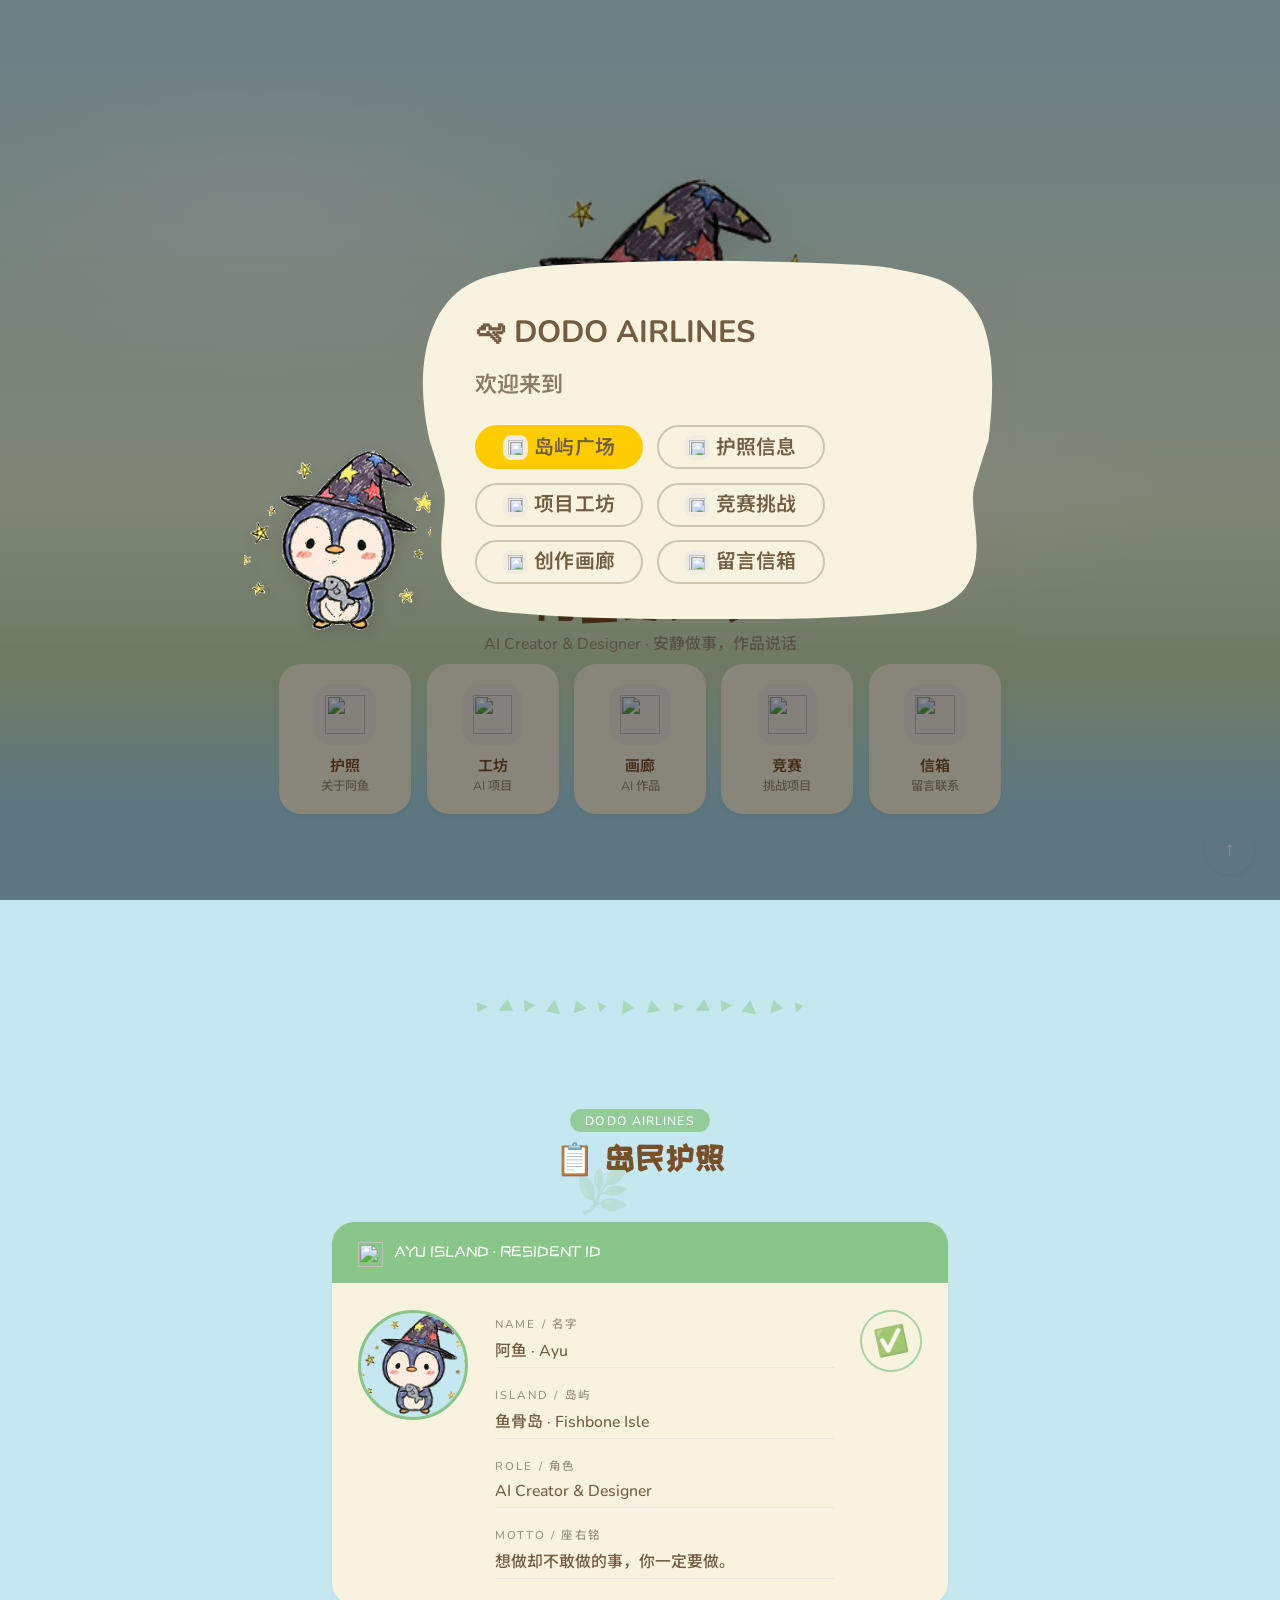
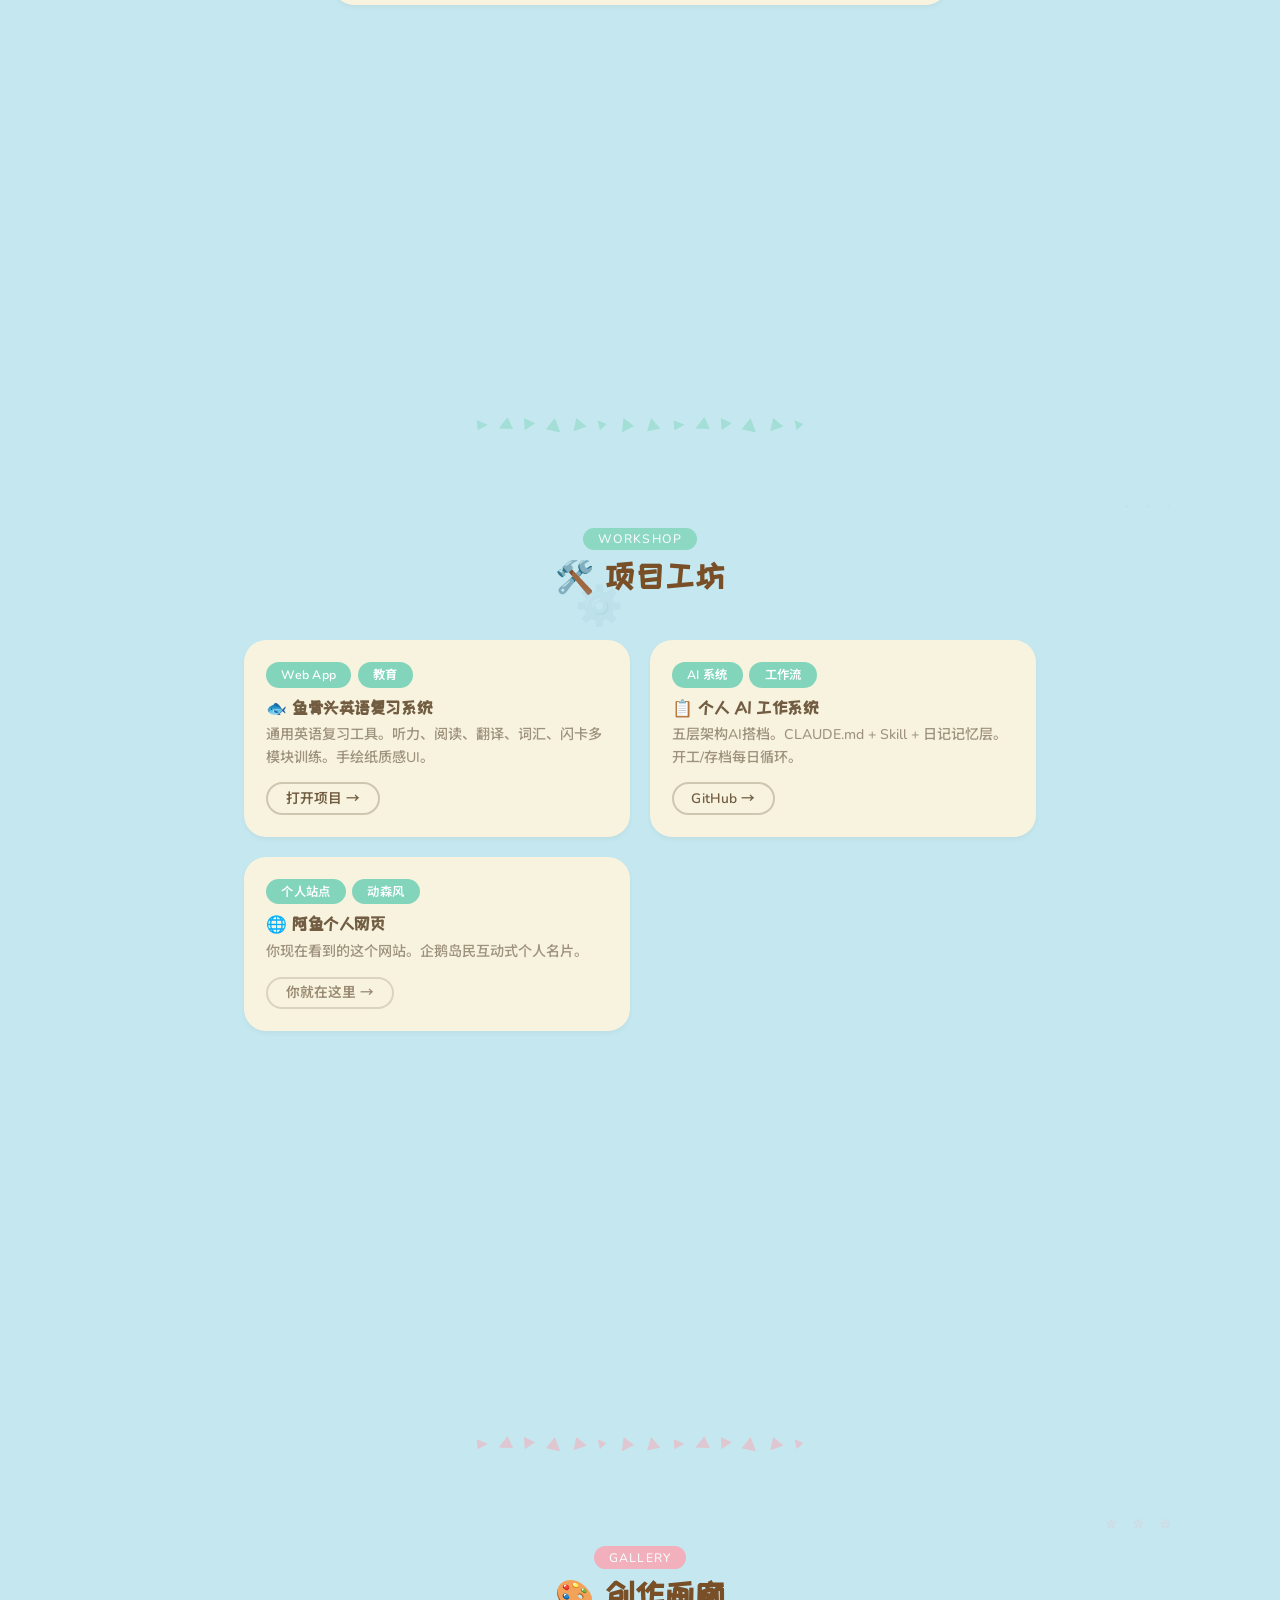
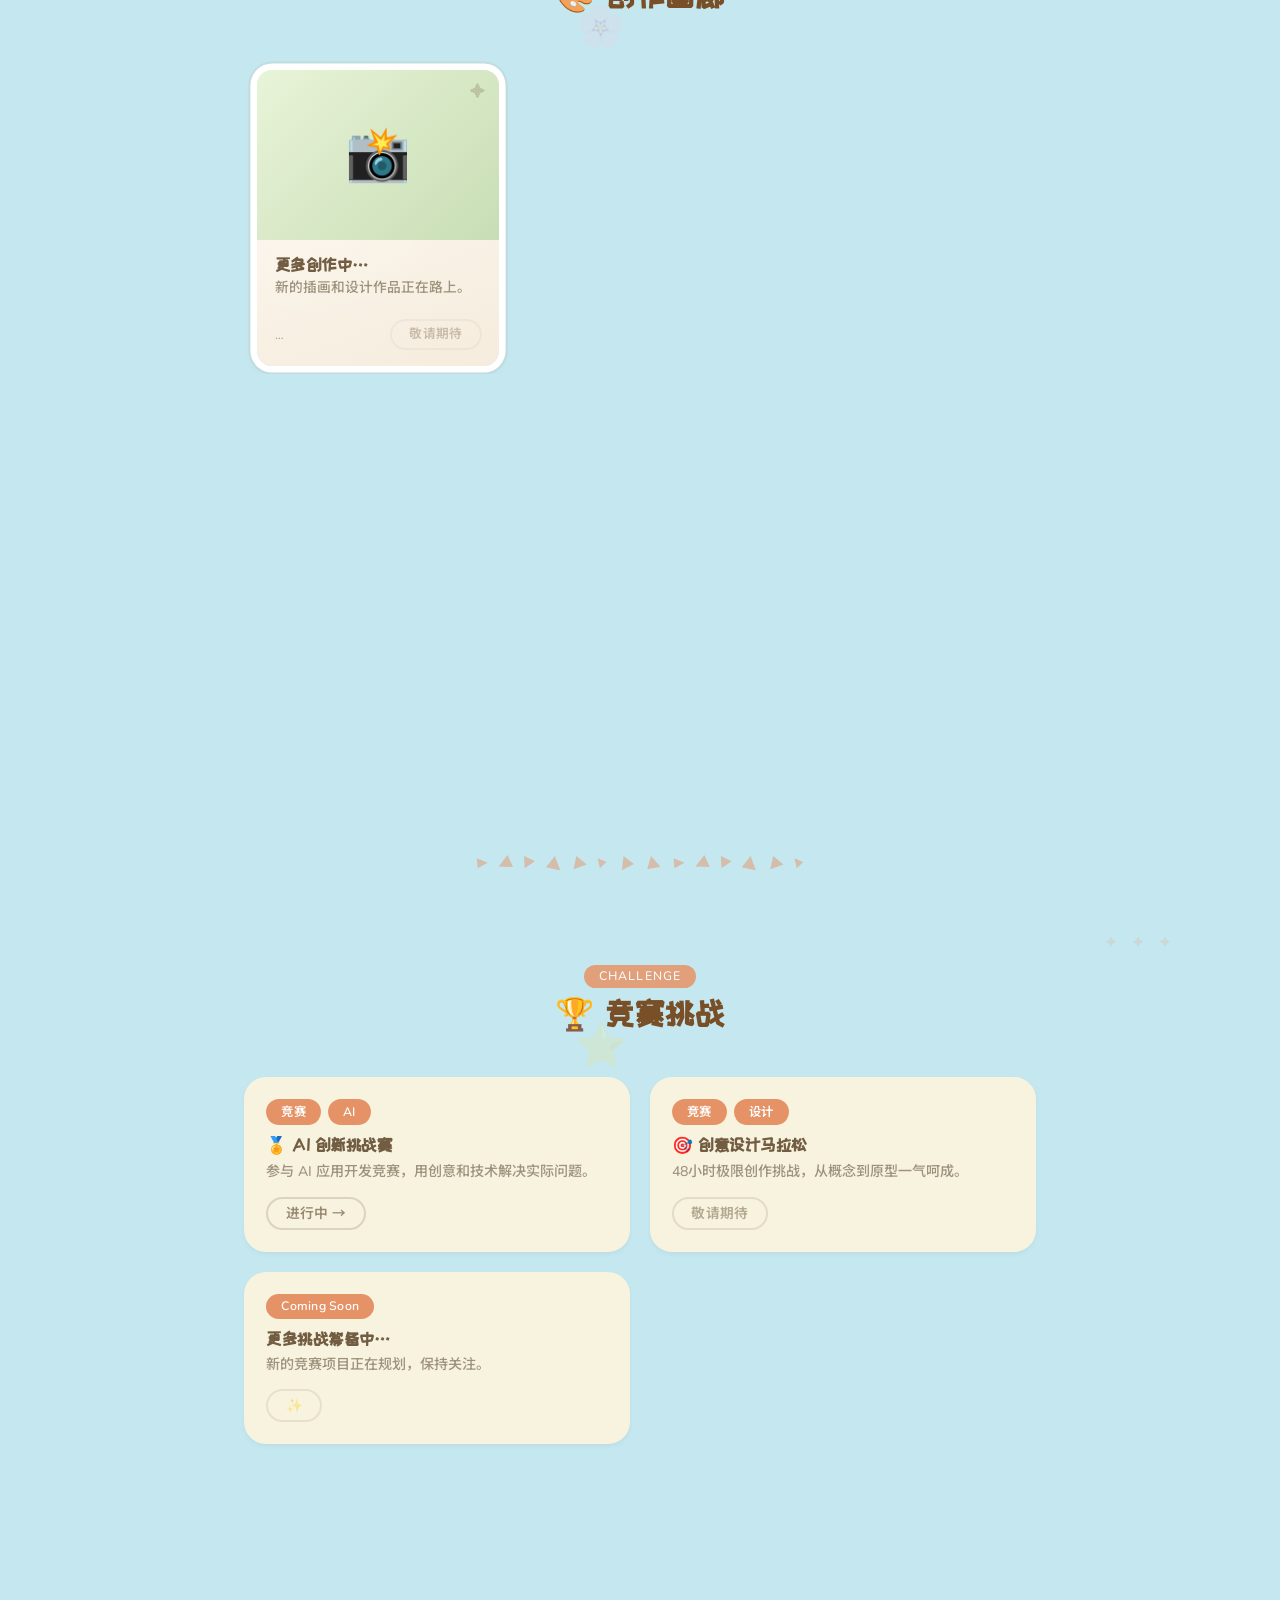
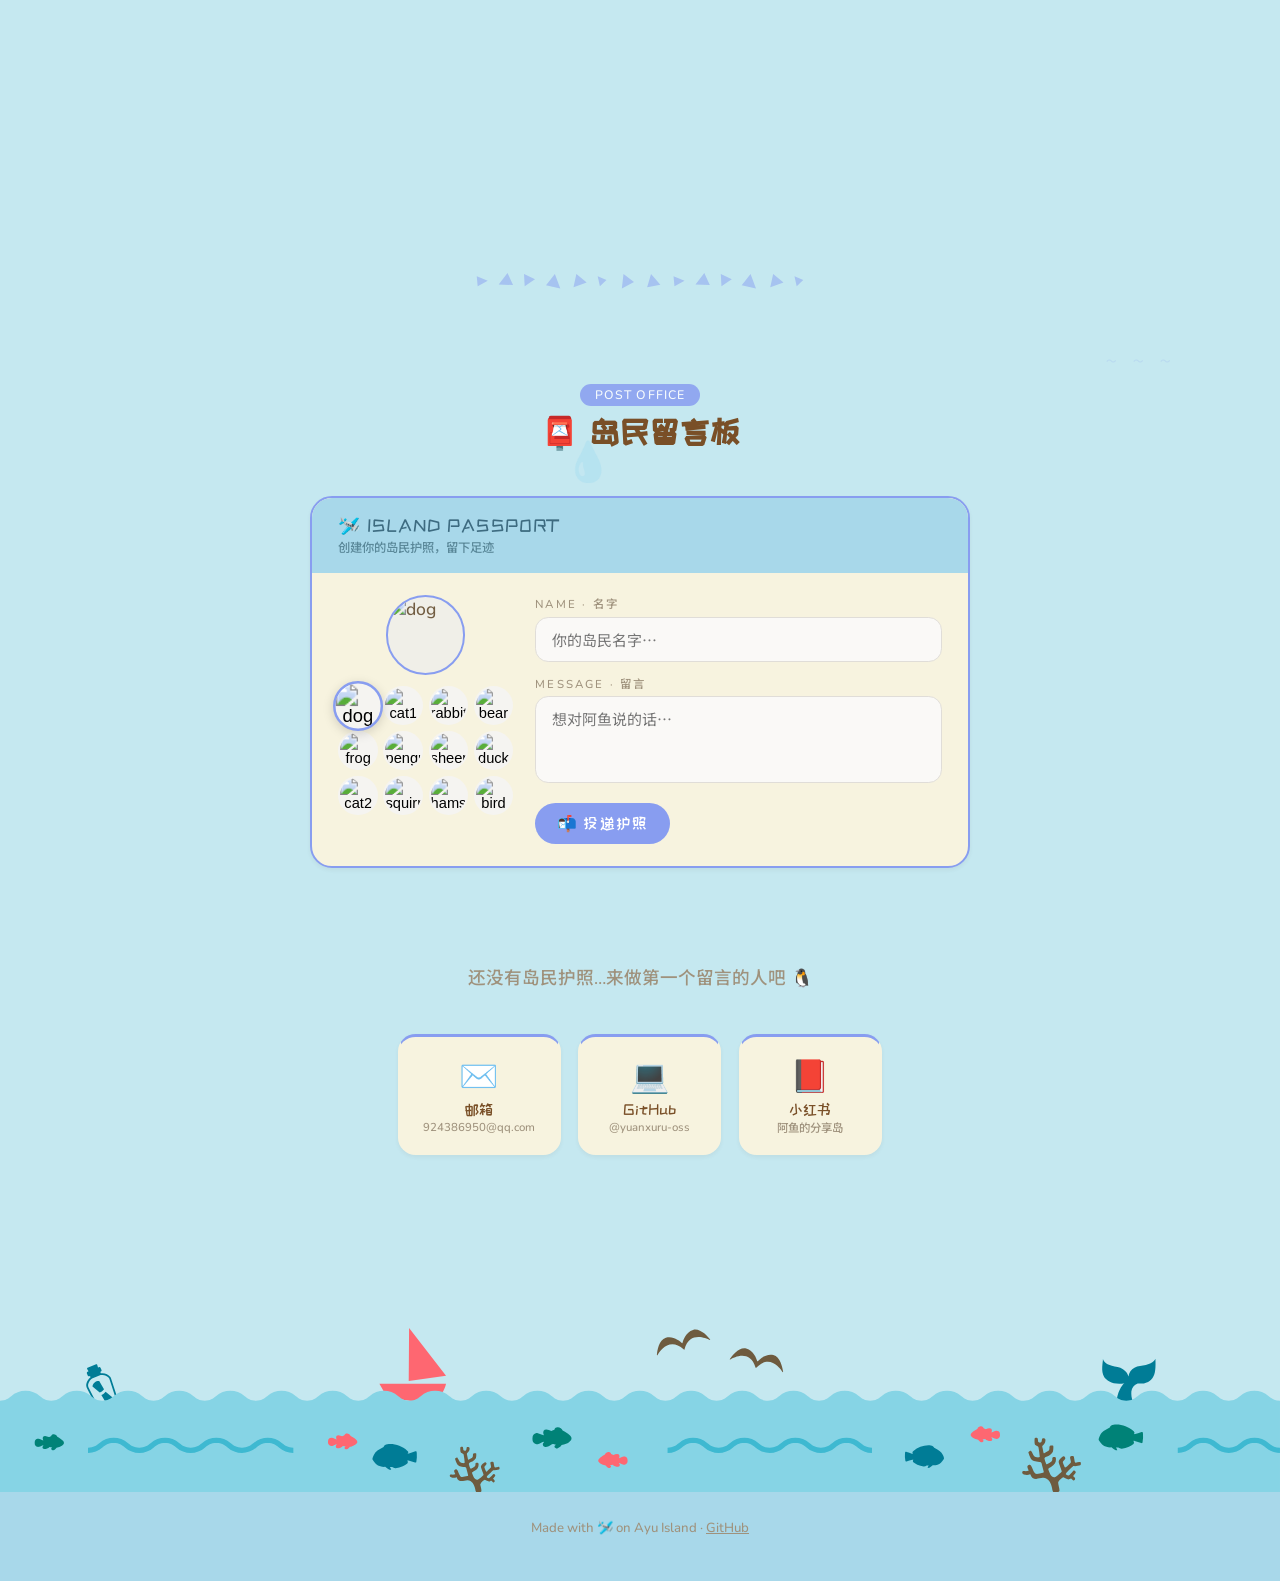
==== commit 1de22b29: "add: silk-voyage work + fix animalese + hardcode site data" ====
--- a/index.html
+++ b/index.html
@@ -1786,7 +1786,26 @@
       <span class="section-stamp">WORKSHOP</span>
       <h2>🛠️ 项目工坊</h2>
     </div>
-    <div class="card-grid" id="projectsGrid"></div>
+    <div class="card-grid" id="projectsGrid">
+      <div class="item-card">
+        <div class="card-tags"><span class="card-tag">Web App</span><span class="card-tag">教育</span></div>
+        <h3>🐟 鱼骨头英语复习系统</h3>
+        <p>通用英语复习工具。听力、阅读、翻译、词汇、闪卡多模块训练。手绘纸质感UI。</p>
+        <a href="https://yuanxuru-oss.github.io/English-systems/review-system/" target="_blank" class="card-link">打开项目 →</a>
+      </div>
+      <div class="item-card">
+        <div class="card-tags"><span class="card-tag">AI 系统</span><span class="card-tag">工作流</span></div>
+        <h3>📋 个人 AI 工作系统</h3>
+        <p>五层架构AI搭档。CLAUDE.md + Skill + 日记记忆层。开工/存档每日循环。</p>
+        <a href="https://github.com/yuanxuru-oss" target="_blank" class="card-link">GitHub →</a>
+      </div>
+      <div class="item-card">
+        <div class="card-tags"><span class="card-tag">个人站点</span><span class="card-tag">动森风</span></div>
+        <h3>🌐 阿鱼个人网页</h3>
+        <p>你现在看到的这个网站。企鹅岛民互动式个人名片。</p>
+        <span class="card-link" style="cursor:default;opacity:0.7">你就在这里 →</span>
+      </div>
+    </div>
   </section>
 
   <div class="section-divider" style="color:#f8a6b2"><svg width="297" height="14" viewBox="0 0 297 14"><path d="M20 10.42L33 11 28.002 0zM10 6.97L0 3l.858 9zM43 1l.613 11L53 5.585zm89 13l11-5.867L133.507 1zm67-3.58l13 .58-4.998-11zm-10-3.45L179 3l.858 9zM90.634 1L88 13l12-4.39zM155 13l12-2.4-8.47-9.6zM110 3l2.057 9L118 6.292zm-47 8.215L76 14 71.048 1zM222 1l.613 11L232 5.585zm47.634 0L267 13l12-4.39zM289 3l2.057 9L297 6.292zm-48 8.215L254 14l-4.952-13z" fill="currentColor" fill-rule="evenodd"/></svg></div>
@@ -1931,6 +1950,20 @@
                   <div class="sp-contact-hint">924386950@qq.com</div>
                 </div>
               </a>
+              <a class="sp-contact-item" href="https://github.com/yuanxuru-oss" target="_blank">
+                <div class="sp-contact-icon" style="display:flex;align-items:center;justify-content:center;font-size:20px">💻</div>
+                <div class="sp-contact-info">
+                  <div class="sp-contact-name">GitHub</div>
+                  <div class="sp-contact-hint">@yuanxuru-oss</div>
+                </div>
+              </a>
+              <a class="sp-contact-item" href="https://www.xiaohongshu.com/user/profile/6845a9b5000000000d00a4f3" target="_blank">
+                <div class="sp-contact-icon" style="display:flex;align-items:center;justify-content:center;font-size:20px">📕</div>
+                <div class="sp-contact-info">
+                  <div class="sp-contact-name">小红书</div>
+                  <div class="sp-contact-hint">阿鱼的分享岛</div>
+                </div>
+              </a>
             </div>
           </div>
         </div>
@@ -1947,7 +1980,26 @@
       <span class="section-stamp">CHALLENGE</span>
       <h2>🏆 竞赛挑战</h2>
     </div>
-    <div class="card-grid" id="competitionsGrid"></div>
+    <div class="card-grid" id="competitionsGrid">
+      <div class="item-card">
+        <div class="card-tags"><span class="card-tag">竞赛</span><span class="card-tag">AI</span></div>
+        <h3>🏅 AI 创新挑战赛</h3>
+        <p>参与 AI 应用开发竞赛，用创意和技术解决实际问题。</p>
+        <span class="card-link" style="cursor:default;opacity:0.7">进行中 →</span>
+      </div>
+      <div class="item-card">
+        <div class="card-tags"><span class="card-tag">竞赛</span><span class="card-tag">设计</span></div>
+        <h3>🎯 创意设计马拉松</h3>
+        <p>48小时极限创作挑战，从概念到原型一气呵成。</p>
+        <span class="card-link" style="cursor:default;opacity:0.5">敬请期待</span>
+      </div>
+      <div class="item-card">
+        <div class="card-tags"><span class="card-tag">Coming Soon</span></div>
+        <h3>更多挑战筹备中…</h3>
+        <p>新的竞赛项目正在规划，保持关注。</p>
+        <span class="card-link" style="cursor:default;opacity:0.4">✨</span>
+      </div>
+    </div>
   </section>
 
   <div class="section-divider" style="color:#889df0"><svg width="297" height="14" viewBox="0 0 297 14"><path d="M20 10.42L33 11 28.002 0zM10 6.97L0 3l.858 9zM43 1l.613 11L53 5.585zm89 13l11-5.867L133.507 1zm67-3.58l13 .58-4.998-11zm-10-3.45L179 3l.858 9zM90.634 1L88 13l12-4.39zM155 13l12-2.4-8.47-9.6zM110 3l2.057 9L118 6.292zm-47 8.215L76 14 71.048 1zM222 1l.613 11L232 5.585zm47.634 0L267 13l12-4.39zM289 3l2.057 9L297 6.292zm-48 8.215L254 14l-4.952-13z" fill="currentColor" fill-rule="evenodd"/></svg></div>
@@ -1988,7 +2040,23 @@
     <div class="passport-wall" id="passportWall"></div>
 
     <!-- Contact links row -->
-    <div id="socialLinksContainer"></div>
+    <div id="socialLinksContainer" style="display:flex;gap:16px;justify-content:center;flex-wrap:wrap">
+      <a href="mailto:924386950@qq.com" class="contact-link-card">
+        <span class="cl-icon">✉️</span>
+        <span class="cl-label">邮箱</span>
+        <span class="cl-hint">924386950@qq.com</span>
+      </a>
+      <a href="https://github.com/yuanxuru-oss" target="_blank" class="contact-link-card">
+        <span class="cl-icon">💻</span>
+        <span class="cl-label">GitHub</span>
+        <span class="cl-hint">@yuanxuru-oss</span>
+      </a>
+      <a href="https://www.xiaohongshu.com/user/profile/6845a9b5000000000d00a4f3" target="_blank" class="contact-link-card">
+        <span class="cl-icon">📕</span>
+        <span class="cl-label">小红书</span>
+        <span class="cl-hint">阿鱼的分享岛</span>
+      </a>
+    </div>
   </section>
 
   <!-- Footer Sea -->
@@ -2008,107 +2076,12 @@
 const penguin = document.getElementById('entryPenguin');
 const greeting = document.getElementById('greeting');
 
-var greetings = [];
-
-// === Site Data Loader (shared with admin.html) ===
-var SITE_DATA_KEY = 'ayu-site-data';
-
-function loadSiteData() {
-  var stored = localStorage.getItem(SITE_DATA_KEY);
-  if (stored) { try { var d = JSON.parse(stored); if (d) return d; } catch(e) {} }
-  return null;
-}
-
-function seedSiteData(callback) {
-  var xhr = new XMLHttpRequest();
-  xhr.open('GET', 'site-data.json', true);
-  xhr.onload = function() {
-    if (xhr.status === 200 || xhr.status === 0) {
-      try {
-        var d = JSON.parse(xhr.responseText);
-        // Only seed if site-data.json has real content (passport.name is non-empty)
-        if (d && d.passport && d.passport.name) {
-          localStorage.setItem(SITE_DATA_KEY, JSON.stringify(d));
-          callback(d);
-          return;
-        }
-      } catch(e) {}
-    }
-    callback(null);
-  };
-  xhr.onerror = function() { callback(null); };
-  xhr.send();
-}
-
-function renderAll(siteData) {
-  if (!siteData) return;
-  
-  // Hero
-  if (siteData.hero) {
-    var h = siteData.hero;
-    var el = document.getElementById('heroHint'); if (el) el.textContent = h.hint || '';
-    el = document.getElementById('heroTitle'); if (el) el.textContent = h.title || '';
-    el = document.getElementById('heroSub'); if (el) el.textContent = h.subtitle || '';
-    if (h.greetings && h.greetings.length) { greetings = h.greetings.slice(); greetingFull = greetings[Math.floor(Math.random() * greetings.length)]; }
-  }
-  
-  // Passport
-  if (siteData.passport) {
-    var p = siteData.passport;
-    var el = document.getElementById('pfNameVal'); if (el) el.textContent = p.name || '';
-    el = document.getElementById('pfIslandVal'); if (el) el.textContent = p.island || '';
-    el = document.getElementById('pfRoleVal'); if (el) el.textContent = p.role || '';
-    el = document.getElementById('pfMottoVal'); if (el) el.textContent = p.motto || '';
-  }
-  
-  // Projects
-  if (siteData.projects) {
-    var grid = document.getElementById('projectsGrid');
-    if (grid) {
-      grid.innerHTML = siteData.projects.map(function(proj) {
-        var tagsHtml = (proj.tags || []).map(function(t) { return '<span class="card-tag">' + t + '</span>'; }).join('');
-        var linkHtml = proj.link 
-          ? '<a href="' + proj.link + '" target="_blank" class="card-link">' + (proj.linkText || '→') + '</a>'
-          : '<span class="card-link" style="cursor:default;opacity:0.7">' + (proj.linkText || '') + '</span>';
-        return '<div class="item-card">' +
-          '<div class="card-tags">' + tagsHtml + '</div>' +
-          '<h3>' + (proj.title || '') + '</h3>' +
-          '<p>' + (proj.desc || '') + '</p>' +
-          linkHtml + '</div>';
-      }).join('');
-    }
-  }
-  
-  // Competitions
-  if (siteData.competitions) {
-    var grid = document.getElementById('competitionsGrid');
-    if (grid) {
-      grid.innerHTML = siteData.competitions.map(function(comp) {
-        var tagsHtml = (comp.tags || []).map(function(t) { return '<span class="card-tag">' + t + '</span>'; }).join('');
-        var opacity = comp.status === '敬请期待' ? '0.5' : (comp.status === '✨' ? '0.4' : '0.7');
-        return '<div class="item-card">' +
-          '<div class="card-tags">' + tagsHtml + '</div>' +
-          '<h3>' + (comp.title || '') + '</h3>' +
-          '<p>' + (comp.desc || '') + '</p>' +
-          '<span class="card-link" style="cursor:default;opacity:' + opacity + '">' + (comp.status || '') + '</span>' +
-        '</div>';
-      }).join('');
-    }
-  }
-  
-  // Social links
-  if (siteData.socialLinks) {
-    var container = document.getElementById('socialLinksContainer');
-    if (container) {
-      container.innerHTML = siteData.socialLinks.map(function(link) {
-        return '<a href="' + link.url + '" target="_blank" class="contact-link-card">' +
-          '<span class="cl-icon">' + (link.icon || '🔗') + '</span>' +
-          '<span class="cl-label">' + (link.platform || '') + '</span>' +
-          '<span class="cl-hint">' + (link.hint || '') + '</span></a>';
-      }).join('');
-    }
-  }
-}
+var greetings = [
+  '欢迎来到<strong>阿鱼的小岛</strong>！你想去哪里看看？',
+  '今天天气真好呀！要逛逛吗？',
+  '嘿！<strong>好久不见</strong>～想去哪儿？',
+  '阿鱼在岛上留了些东西，要看看吗？'
+];
 
 var greetingFull = '欢迎来到<strong>阿鱼的小岛</strong>！你想去哪里看看？';
 let typewriterTimer = null;
@@ -2189,7 +2162,6 @@
 }
 
 // === Real Animalese audio (from animalese-typing extension, MIT license) ===
-// Uses XMLHttpRequest instead of fetch — works under file:// protocol
 const ANIMALESE_BUFFERS = {};
 let animaleseLoaded = false;
 let animaleseLoading = false;
@@ -2433,9 +2405,8 @@
 });
 
 // ===== SITE DATA LOADER (shared admin/index) =====
-// SITE_DATA_KEY, loadSiteData(), seedSiteData(), renderAll() defined above
-
-// === Dynamic Gallery — reads from localStorage (shared with admin.html) ===
+
+// === Dynamic Gallery — reads from localStorage (fallback to data.json) ===
 var AYU_WORKS_KEY = 'ayu-works-admin';
 var IMG_DB = null;
 
@@ -2469,6 +2440,7 @@
       if (data && data.length) return data;
     } catch(e) {}
   }
+  // localStorage empty or has no items — always seed from data.json
   return null;
 }
 
@@ -2650,18 +2622,6 @@
   count.textContent = likeCount;
 }
 
-// === Init site data ===
-(function initSite() {
-  var data = loadSiteData();
-  if (data) {
-    renderAll(data);
-  } else {
-    seedSiteData(function(data) {
-      if (data) renderAll(data);
-    });
-  }
-})();
-
 // === Loading splash ===
 (function() {
   const splash = document.getElementById('loadingSplash');
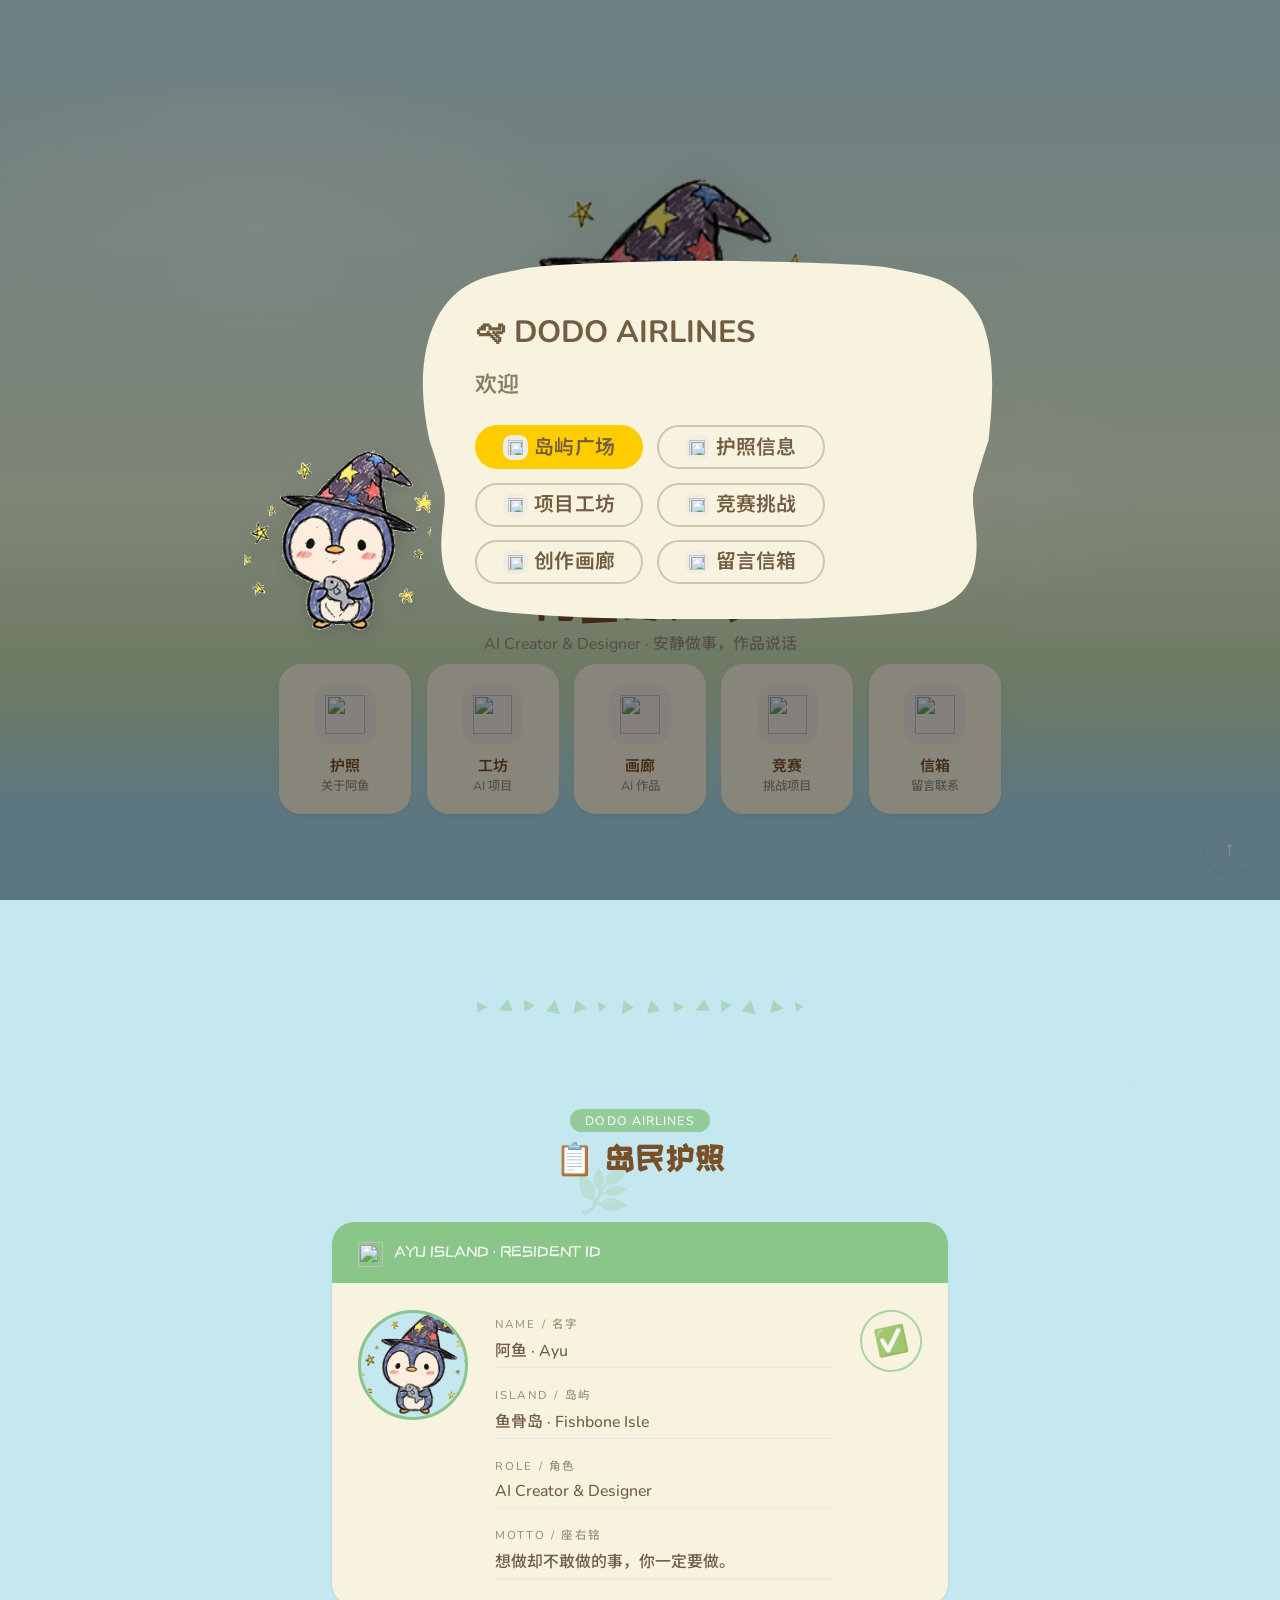
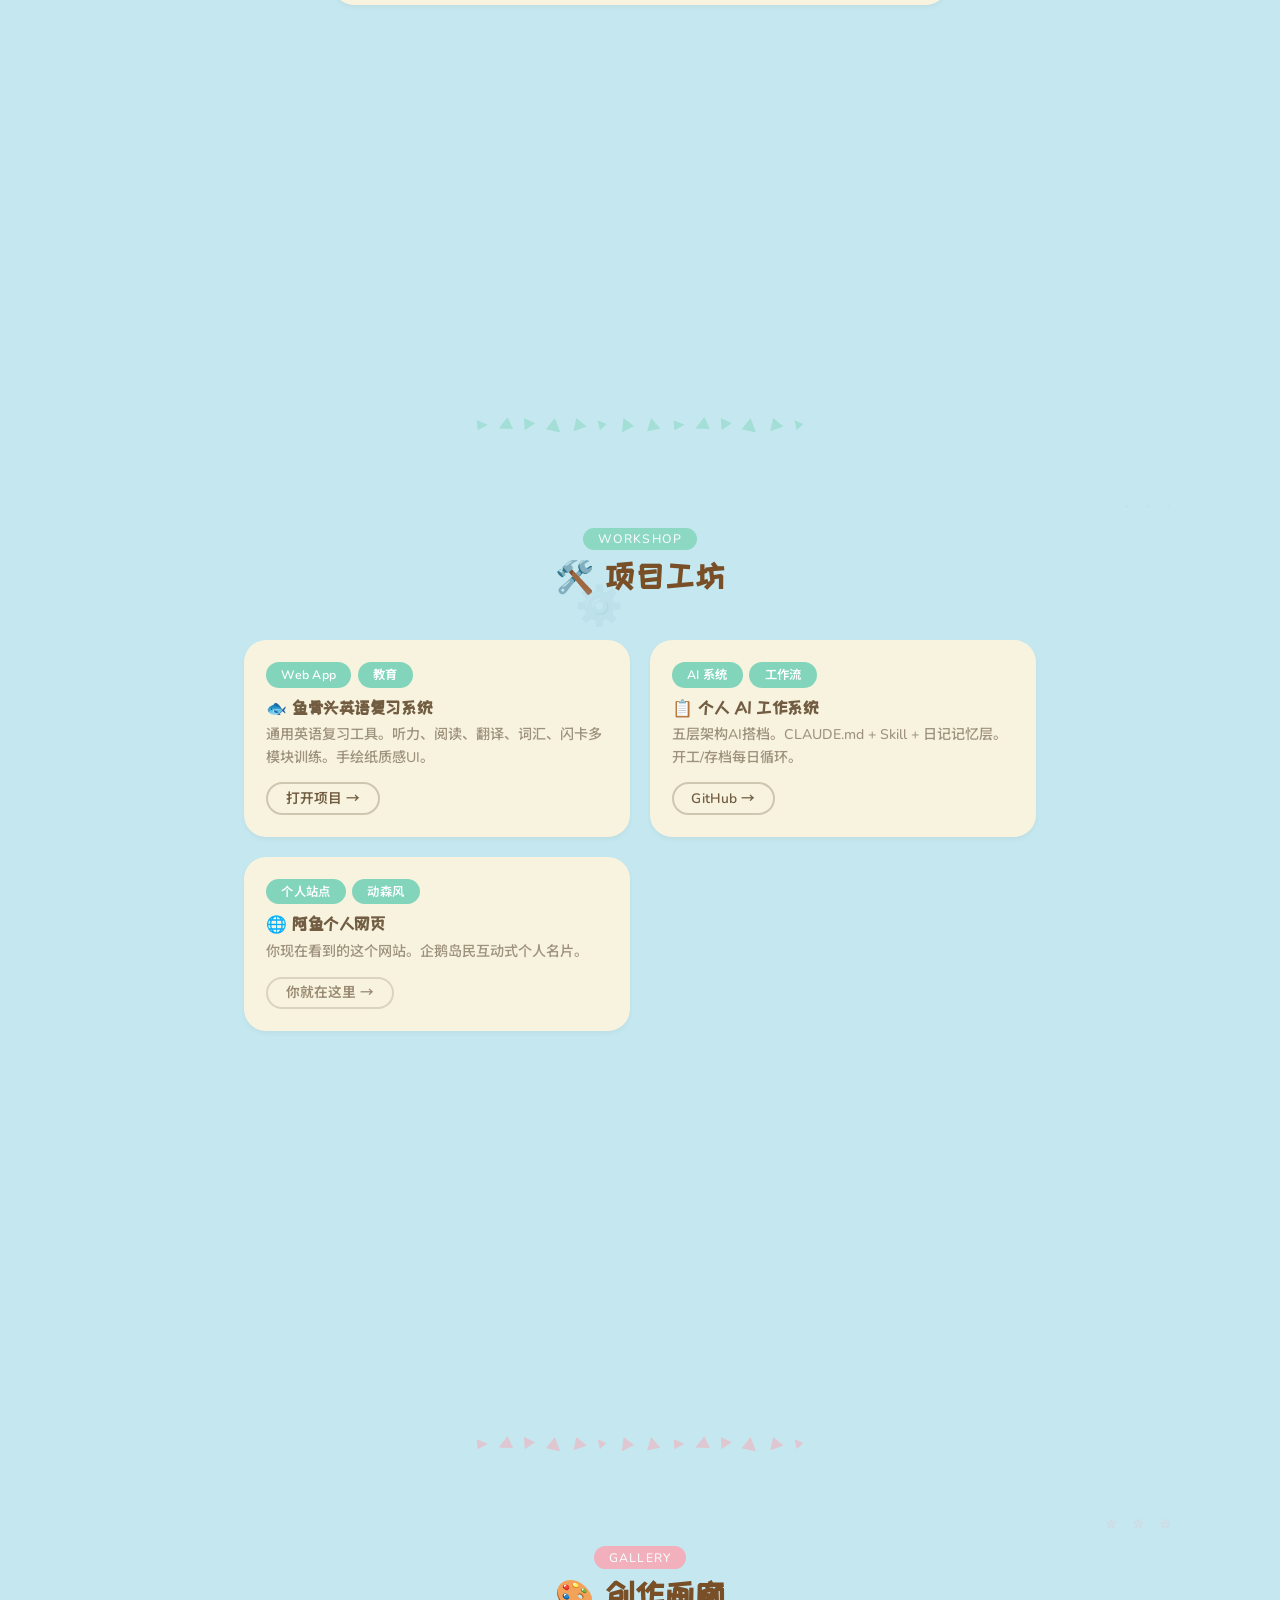
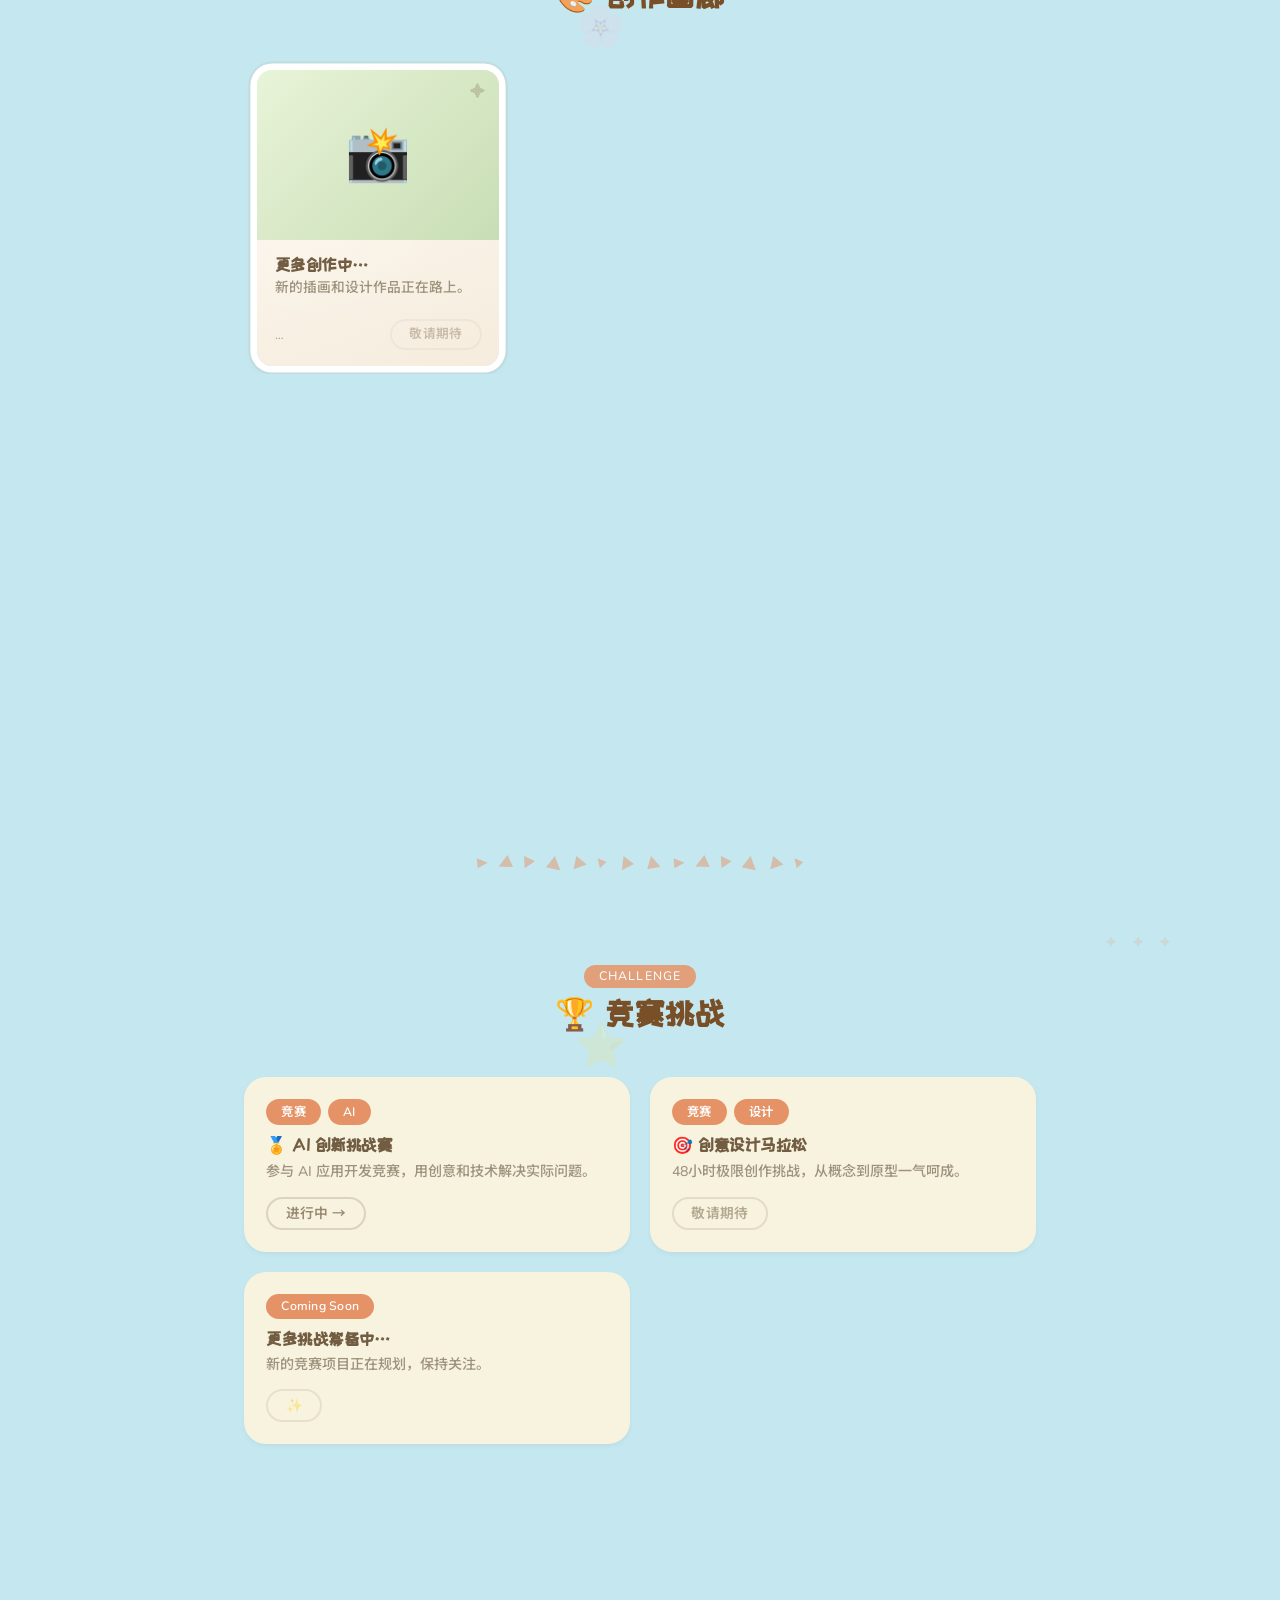
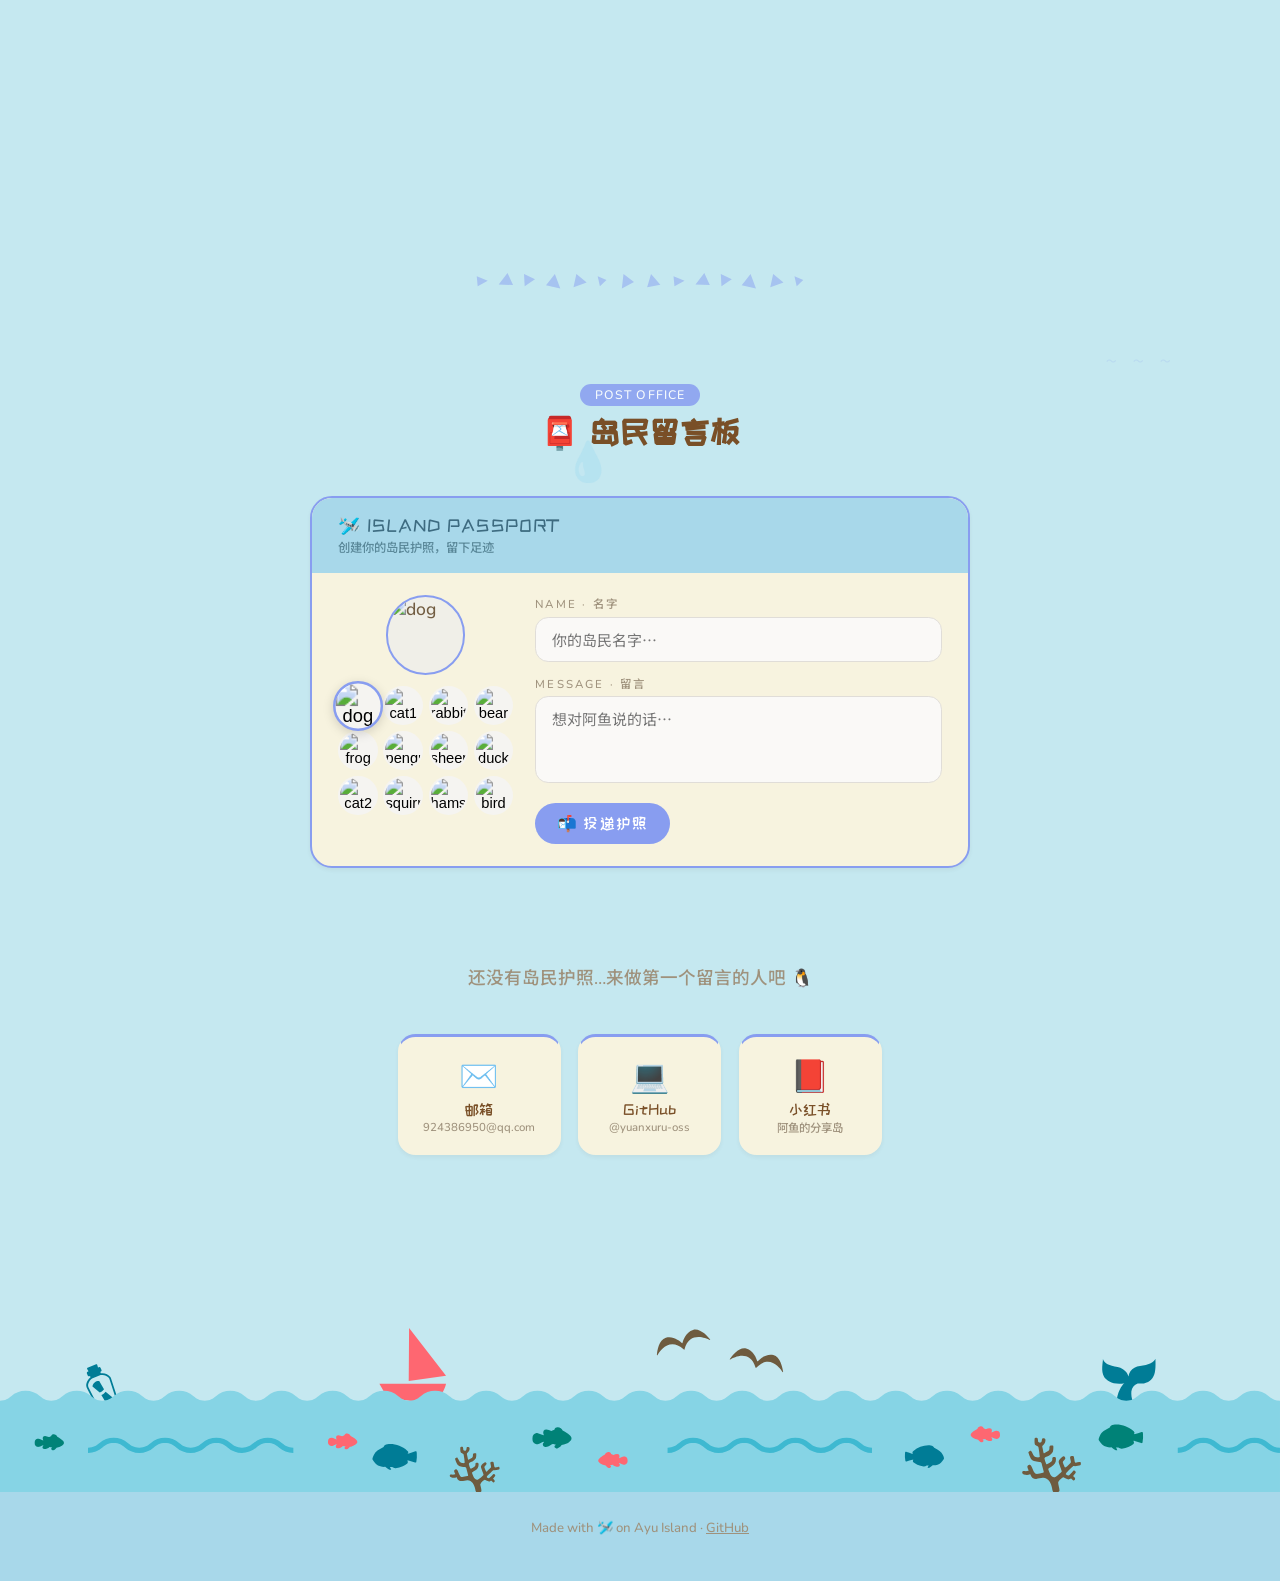
==== commit 85aec6fd: "fix: gallery always loads from data.json, no localStorage caching" ====
--- a/index.html
+++ b/index.html
@@ -2433,14 +2433,8 @@
 }
 
 function loadWorks() {
-  var stored = localStorage.getItem(AYU_WORKS_KEY);
-  if (stored) {
-    try {
-      var data = JSON.parse(stored);
-      if (data && data.length) return data;
-    } catch(e) {}
-  }
-  // localStorage empty or has no items — always seed from data.json
+  // Always load from data.json — no localStorage caching
+  // (caching caused stale/garbled data issues)
   return null;
 }
 
@@ -2452,7 +2446,6 @@
       try {
         var data = JSON.parse(xhr.responseText);
         if (data && data.length) {
-          localStorage.setItem(AYU_WORKS_KEY, JSON.stringify(data));
           callback(data);
           return;
         }
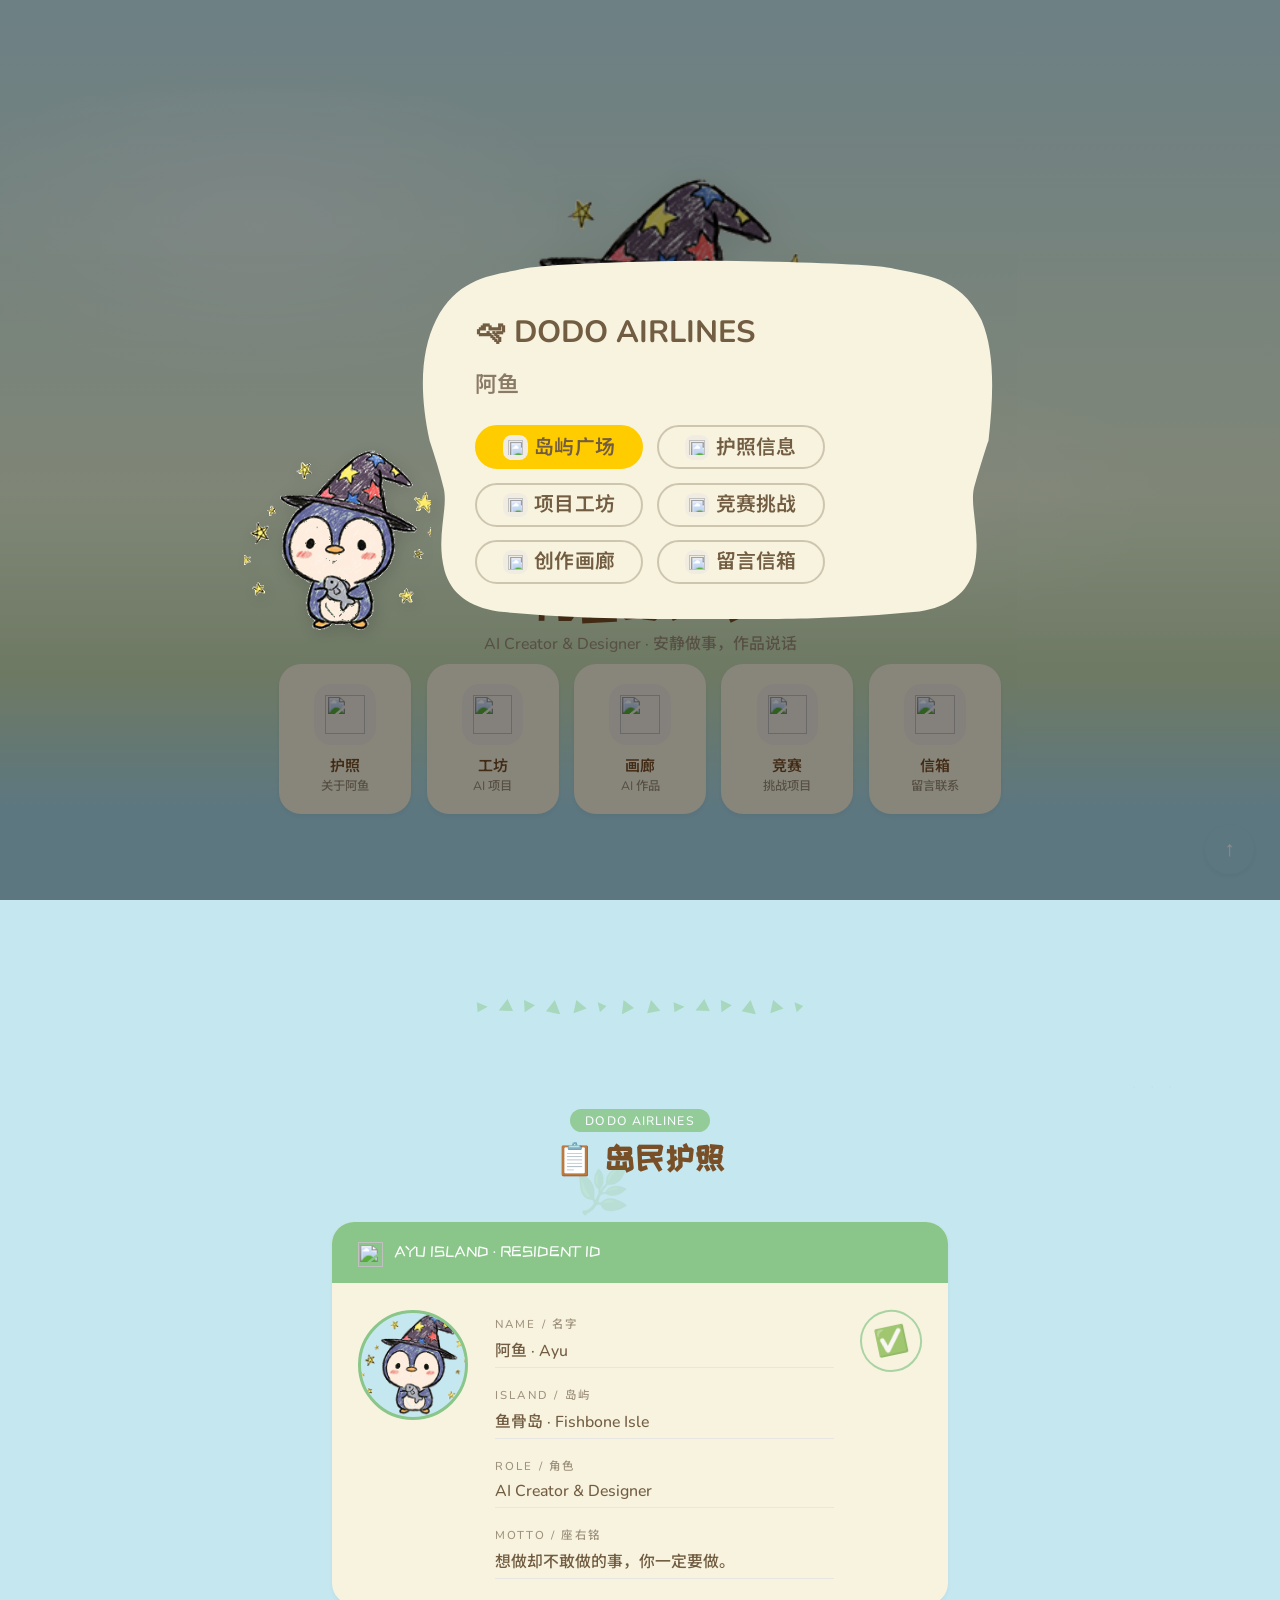
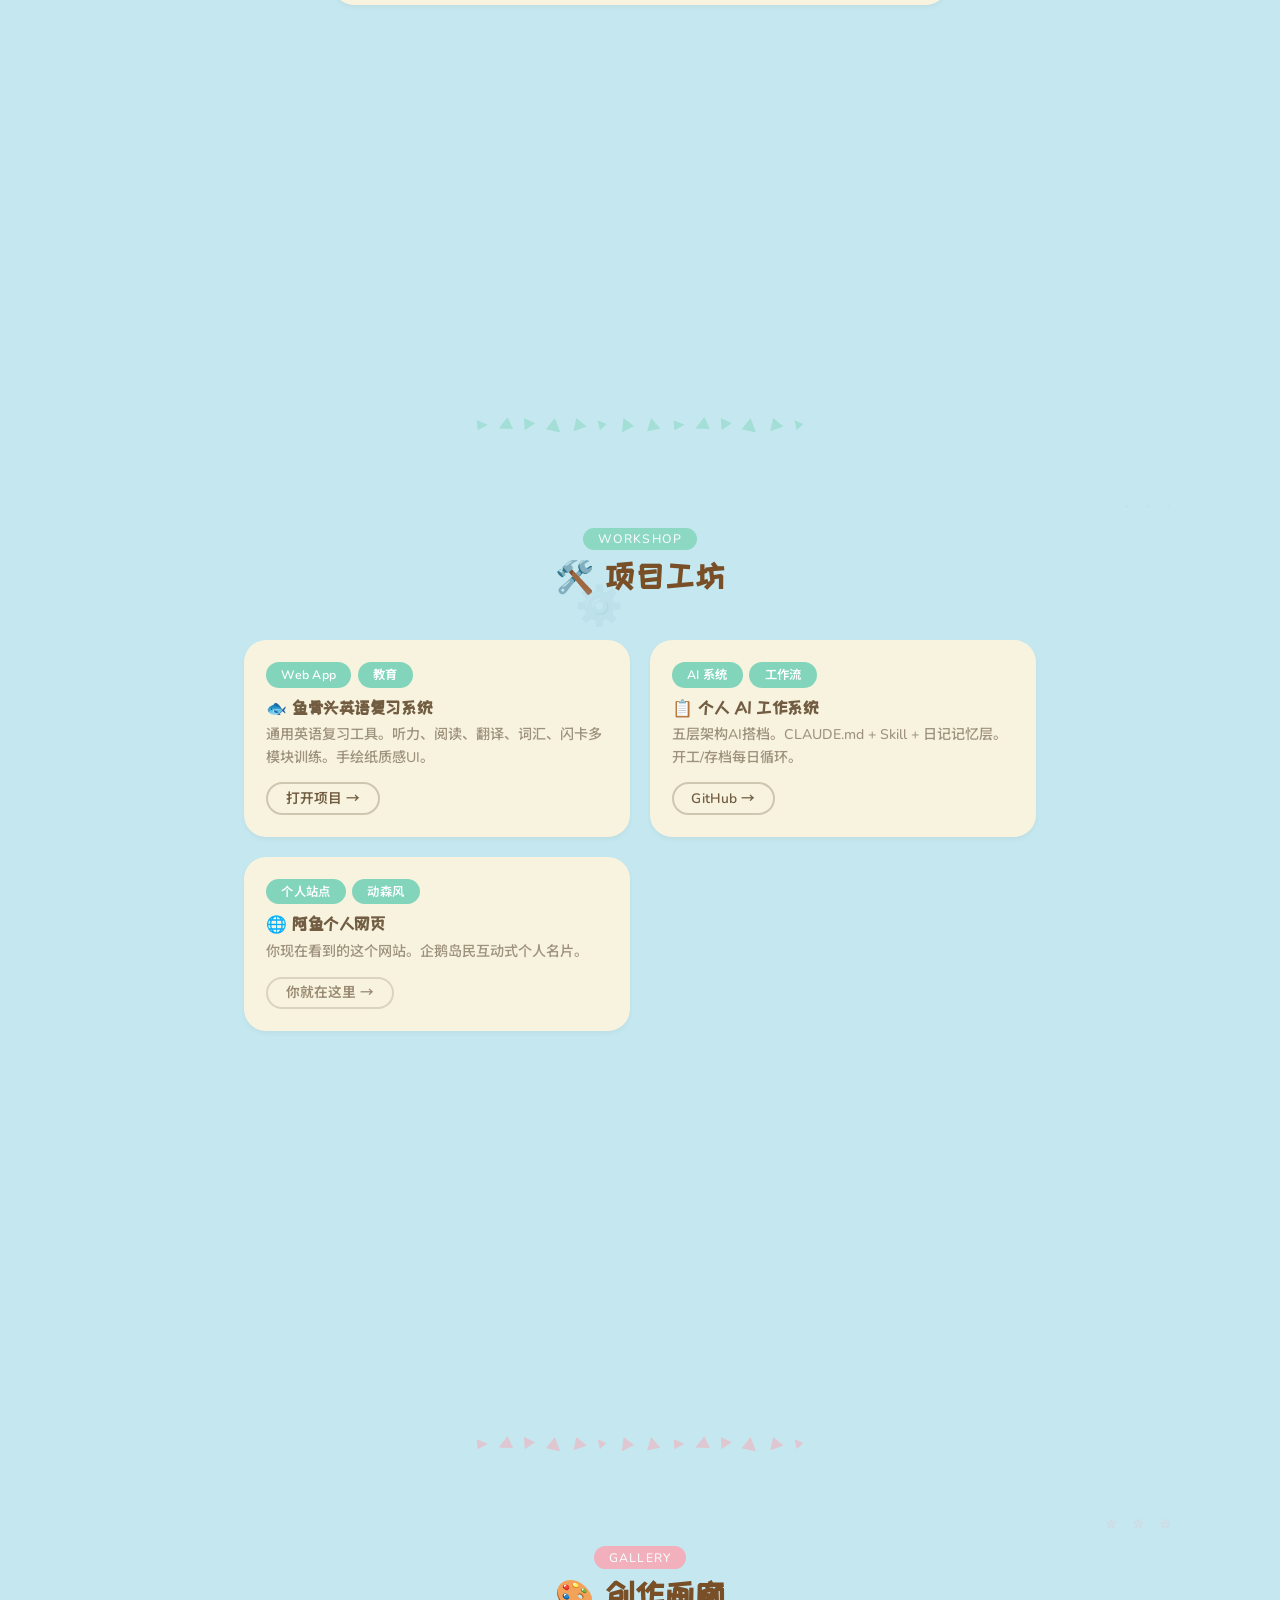
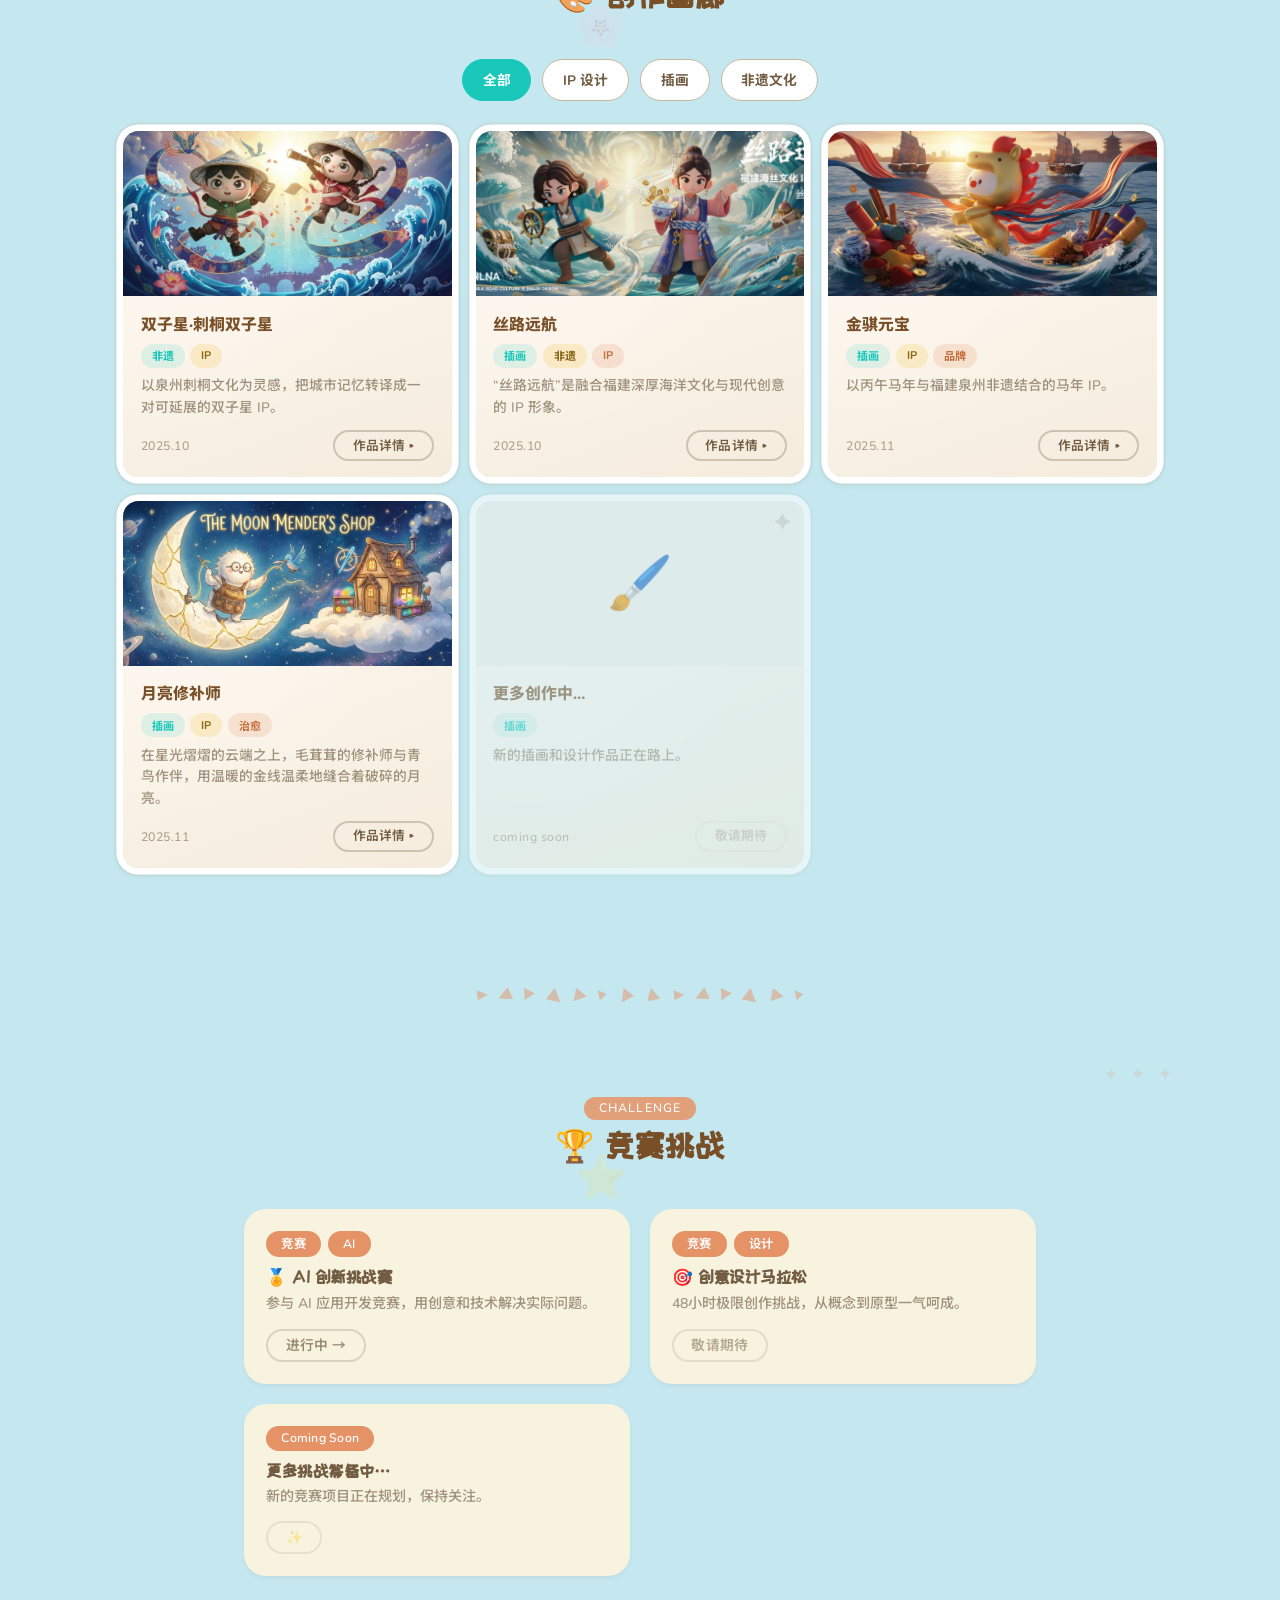
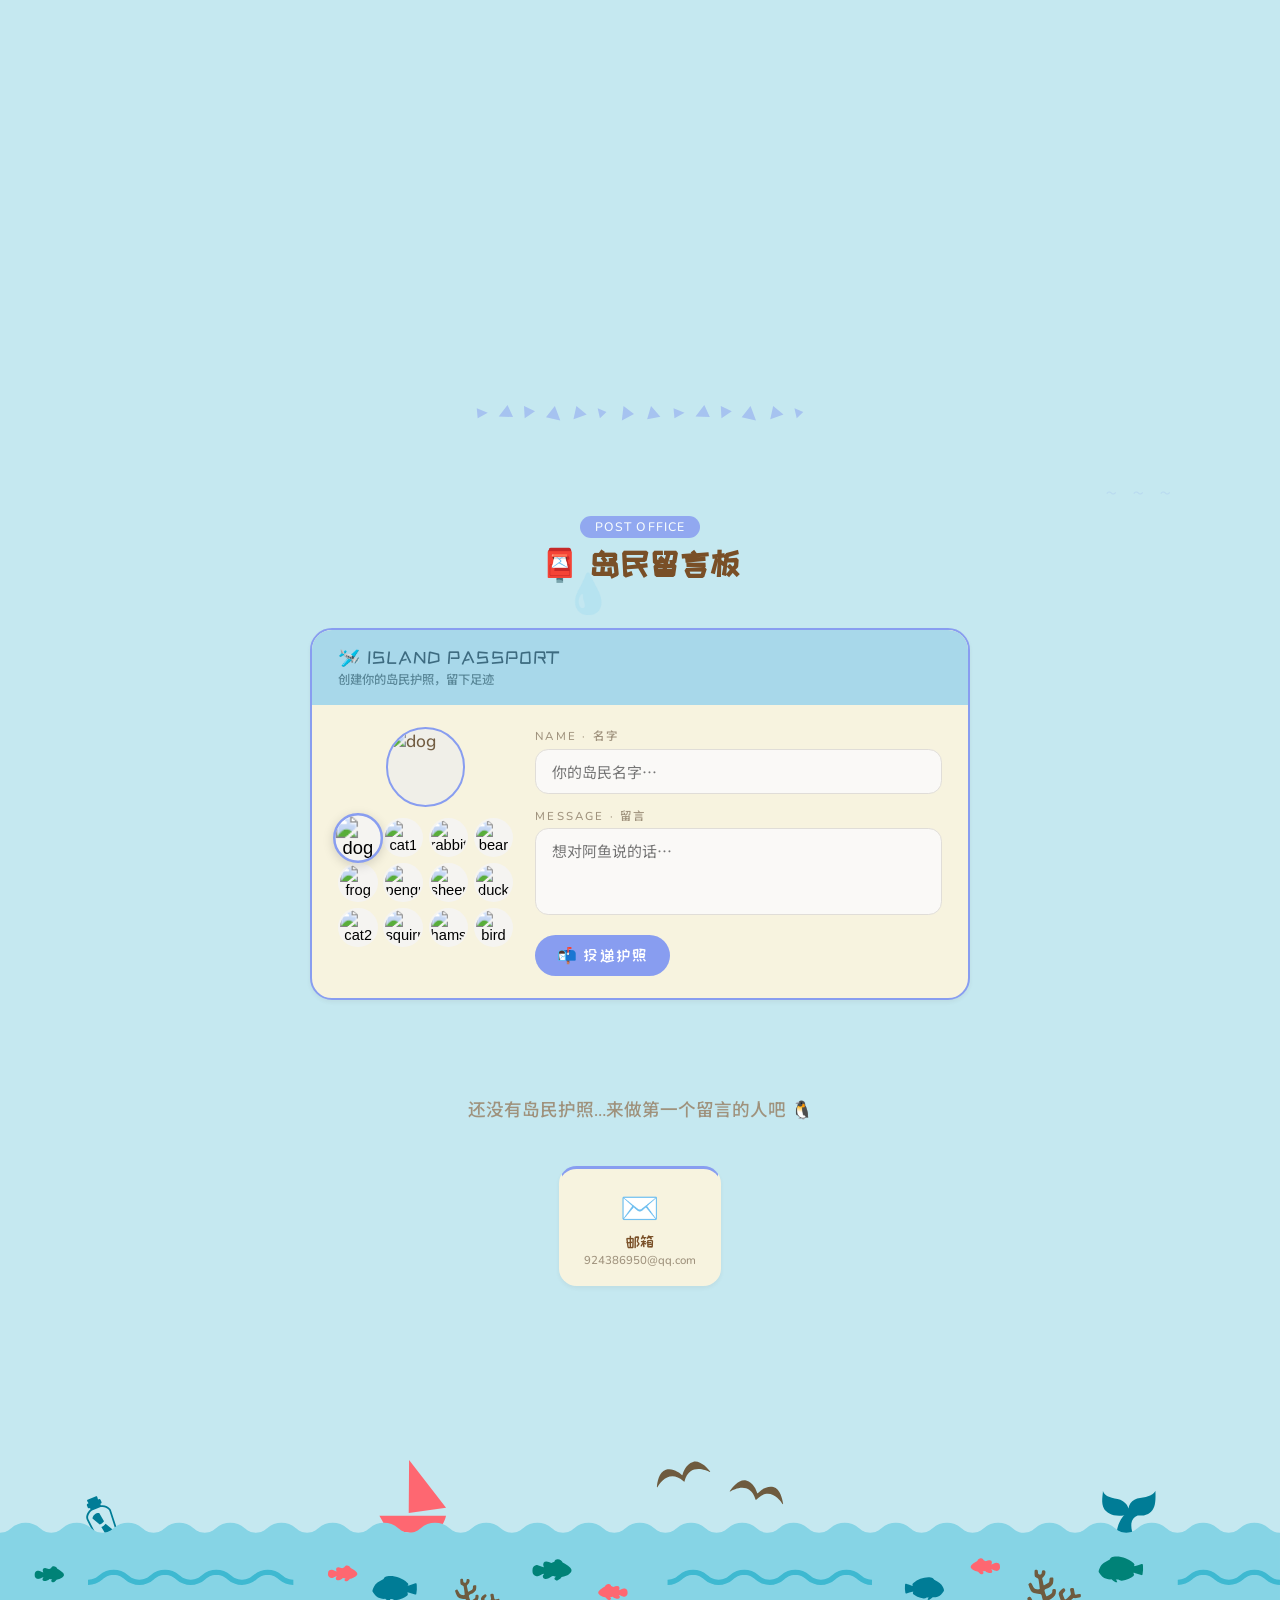
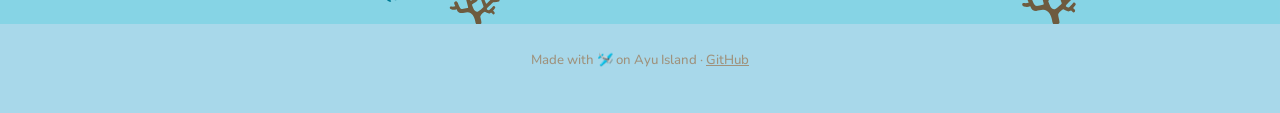
==== commit dadb6895: "feat: update gallery preview and seo files" ====
--- a/index.html
+++ b/index.html
@@ -4,6 +4,22 @@
 <meta charset="UTF-8">
 <meta name="viewport" content="width=device-width, initial-scale=1.0">
 <title>阿鱼 · Ayu — Welcome to My Island</title>
+<meta name="description" content="阿鱼（Ayu）的个人作品集网站。插画师、IP设计师，专注非遗文化与现代创意融合。动森小岛治愈风格。">
+<meta name="keywords" content="阿鱼,Ayu,插画师,IP设计,非遗文化,动森,作品集,illustrator,designer">
+<meta name="author" content="阿鱼 Ayu">
+<meta name="robots" content="index, follow">
+<link rel="canonical" href="https://yuanxuru-oss.github.io/Ayu-websites-pages/ayu-site/">
+<meta property="og:title" content="阿鱼 Ayu | 插画师 · IP设计师">
+<meta property="og:description" content="用温暖笔触讲非遗故事。动森小岛风作品集。">
+<meta property="og:image" content="https://yuanxuru-oss.github.io/Ayu-websites-pages/ayu-site/ayu-penguin.png">
+<meta property="og:url" content="https://yuanxuru-oss.github.io/Ayu-websites-pages/ayu-site/">
+<meta property="og:type" content="website">
+<meta name="twitter:card" content="summary">
+<meta name="twitter:title" content="阿鱼 Ayu | 插画师 · IP设计师">
+<meta name="twitter:description" content="用温暖笔触讲非遗故事。动森小岛风作品集。">
+<meta name="twitter:image" content="https://yuanxuru-oss.github.io/Ayu-websites-pages/ayu-site/ayu-penguin.png">
+<link rel="icon" type="image/png" sizes="32x32" href="ayu-penguin.png">
+<link rel="apple-touch-icon" href="ayu-penguin.png">
 <style>
 @import url('https://fonts.googleapis.com/css2?family=Nunito:wght@400;500;600;700;800;900&family=Noto+Sans+SC:wght@400;500;700&family=ZCOOL+KuaiLe&display=swap');
 
@@ -787,12 +803,10 @@
   transform: translateY(-1px);
 }
 
-/* === Corkboard Memo Gallery === */
+/* === Filtered Memo Gallery — v2 preview style === */
 .gallery-board {
-  position: relative;
-  width: min(720px, 92vw);
+  width: min(940px, 92vw);
   margin: 0 auto;
-  /* No card background — only the gallery cards remain */
   background: transparent;
   border-radius: 0;
   padding: 0;
@@ -800,28 +814,51 @@
   overflow: visible;
 }
 
-.gallery-track {
+.gallery-filter-bar {
   display: flex;
-  gap: 28px;
-  overflow-x: auto;
-  scroll-snap-type: x mandatory;
-  scroll-behavior: smooth;
-  padding: 10px 12px 8px;
-  /* Hide scrollbar — keep functionality */
-  scrollbar-width: none;
-  -ms-overflow-style: none;
-}
-.gallery-track::-webkit-scrollbar { display: none; }
-
-/* Memo Card — AC Nook Miles mission card style */
+  flex-wrap: wrap;
+  justify-content: center;
+  gap: 10px;
+  margin: 0 auto 28px;
+}
+
+.gallery-filter-tag {
+  min-height: 38px;
+  padding: 7px 18px;
+  border-radius: 50px;
+  border: 1.5px solid var(--border);
+  background: #fff;
+  color: var(--text-body);
+  cursor: pointer;
+  font-family: Nunito, 'Noto Sans SC', sans-serif;
+  font-size: 0.78rem;
+  font-weight: 700;
+  transition: all 0.2s;
+}
+
+.gallery-filter-tag.active {
+  color: #fff;
+  background: var(--accent-teal);
+  border-color: var(--accent-teal);
+}
+
+.gallery-filter-tag:hover:not(.active) {
+  color: var(--accent-teal);
+  border-color: var(--accent-teal);
+  transform: translateY(-1px);
+}
+
+.gallery-auto-grid {
+  display: grid;
+  grid-template-columns: repeat(auto-fill, minmax(230px, 1fr));
+  gap: 22px;
+}
+
 .memo-card {
-  flex: 0 0 220px;
-  scroll-snap-align: start;
   background:
     radial-gradient(circle at 20% 30%, rgba(255,255,255,0.3) 0%, transparent 60%),
     linear-gradient(160deg, #fdf6f0 0%, #faf3e8 50%, #f5ecdd 100%);
   border-radius: 14px;
-  /* Thick white polaroid-style frame */
   box-shadow:
     0 0 0 6px #fff,
     0 0 0 8px rgba(180,165,140,0.15),
@@ -831,7 +868,6 @@
   transition: transform 0.35s cubic-bezier(0.34, 1.56, 0.64, 1), box-shadow 0.35s;
   display: flex;
   flex-direction: column;
-  /* 3D perspective for tilt */
   transform-origin: center center;
 }
 .memo-card:hover {
@@ -842,8 +878,6 @@
     0 6px 24px rgba(61,52,40,0.16);
   z-index: 5;
 }
-
-/* AC stamp-style decorative badge top-right */
 .memo-card::before {
   content: '✦';
   position: absolute;
@@ -855,10 +889,9 @@
   pointer-events: none;
 }
 
-/* Memo image area */
 .memo-img {
   width: 100%;
-  height: 155px;
+  height: 150px;
   overflow: hidden;
   border-radius: 6px 6px 0 0;
   background: #e8f4d8;
@@ -878,20 +911,19 @@
   background: linear-gradient(135deg, #e8f4d8 0%, #c8ddb5 100%);
 }
 
-/* Memo text body */
 .memo-body {
   padding: 14px 16px 14px;
   flex: 1;
   display: flex;
   flex-direction: column;
-  gap: 4px;
+  gap: 7px;
 }
 .memo-body h3 {
-  font-family: 'ZCOOL KuaiLe', 'Noto Sans SC', cursive;
-  font-size: 0.95rem;
+  font-family: Nunito, 'Noto Sans SC', sans-serif;
+  font-size: 0.9rem;
+  font-weight: 800;
   margin: 0;
-  letter-spacing: 0.5px;
-  color: var(--text-body);
+  color: var(--text-header);
 }
 .memo-body p {
   font-size: 0.78rem;
@@ -901,12 +933,31 @@
   flex: 1;
   min-height: 2.4em;
 }
-
-/* Footer row: date left, button right */
+.memo-tags {
+  display: flex;
+  flex-wrap: wrap;
+  gap: 5px;
+}
+.tag {
+  display: inline-flex;
+  align-items: center;
+  min-height: 22px;
+  padding: 2px 10px;
+  border-radius: 50px;
+  font-size: 0.63rem;
+  font-weight: 700;
+}
+.tag-mint { background: rgba(25,200,185,0.13); color: var(--accent-teal); }
+.tag-yellow { background: rgba(247,205,103,0.28); color: #8a6918; }
+.tag-orange { background: rgba(229,146,102,0.2); color: #c46e3d; }
+.memo-card.empty { opacity: 0.55; }
+.memo-card.empty .memo-img { background: #f0ede6; }
+
 .memo-footer {
   display: flex;
   align-items: center;
   justify-content: space-between;
+  gap: 10px;
   margin-top: 4px;
 }
 .memo-date {
@@ -916,8 +967,6 @@
   letter-spacing: 0.04em;
   white-space: nowrap;
 }
-
-/* Detail button — animal-island-ui outline pill */
 .memo-detail-btn {
   font-family: Nunito, 'Noto Sans SC', sans-serif;
   font-size: 0.72rem;
@@ -938,9 +987,7 @@
   background: rgba(114, 93, 66, 0.06);
   transform: translateY(-1px);
 }
-.memo-detail-btn:active {
-  transform: translateY(0);
-}
+.memo-detail-btn:active { transform: translateY(0); }
 .memo-detail-btn:disabled {
   opacity: 0.35;
   cursor: default;
@@ -948,41 +995,12 @@
   border-color: rgba(114, 93, 66, 0.15);
 }
 
-/* Gallery scroll arrows */
-.gallery-arrow {
-  position: absolute;
-  top: 50%;
-  transform: translateY(-50%);
-  z-index: 3;
-  width: 36px;
-  height: 36px;
-  border-radius: 50%;
-  border: none;
-  background: rgba(255,255,255,0.85);
-  color: rgba(114,93,66,0.7);
-  font-size: 1.2rem;
-  cursor: pointer;
-  display: flex;
-  align-items: center;
-  justify-content: center;
-  box-shadow: 0 2px 8px rgba(0,0,0,0.10);
-  transition: all 0.2s;
-  opacity: 0;
-  pointer-events: none;
-}
-.gallery-board:hover .gallery-arrow {
-  opacity: 1;
-  pointer-events: auto;
-}
-.gallery-arrow:hover {
-  background: rgba(255,255,255,0.95);
-  color: rgba(114,93,66,0.95);
-  box-shadow: 0 3px 12px rgba(0,0,0,0.14);
-  transform: translateY(-50%) scale(1.08);
-}
-.gallery-arrow-left  { left: 4px; }
-.gallery-arrow-right { right: 4px; }
-
+@media (max-width: 640px) {
+  .gallery-board { width: 94vw; }
+  .gallery-auto-grid { grid-template-columns: 1fr; }
+  .memo-card:hover { transform: scale(1.03) rotate(-1deg); }
+  .memo-img { height: 130px; }
+}
 /* === Work Detail — AC Dashboard Style === */
 .work-detail-overlay {
   position: fixed; inset: 0; z-index: 150;
@@ -1461,7 +1479,6 @@
   .memo-card { flex: 0 0 190px; }
   .memo-card:hover { transform: scale(1.03) rotate(-1deg); }
   .memo-img { height: 130px; }
-  .gallery-arrow { opacity: 0.6; pointer-events: auto; }
 }
 
 /* === Loading Splash (animal-island-ui Loading + island scene) === */
@@ -1786,26 +1803,7 @@
       <span class="section-stamp">WORKSHOP</span>
       <h2>🛠️ 项目工坊</h2>
     </div>
-    <div class="card-grid" id="projectsGrid">
-      <div class="item-card">
-        <div class="card-tags"><span class="card-tag">Web App</span><span class="card-tag">教育</span></div>
-        <h3>🐟 鱼骨头英语复习系统</h3>
-        <p>通用英语复习工具。听力、阅读、翻译、词汇、闪卡多模块训练。手绘纸质感UI。</p>
-        <a href="https://yuanxuru-oss.github.io/English-systems/review-system/" target="_blank" class="card-link">打开项目 →</a>
-      </div>
-      <div class="item-card">
-        <div class="card-tags"><span class="card-tag">AI 系统</span><span class="card-tag">工作流</span></div>
-        <h3>📋 个人 AI 工作系统</h3>
-        <p>五层架构AI搭档。CLAUDE.md + Skill + 日记记忆层。开工/存档每日循环。</p>
-        <a href="https://github.com/yuanxuru-oss" target="_blank" class="card-link">GitHub →</a>
-      </div>
-      <div class="item-card">
-        <div class="card-tags"><span class="card-tag">个人站点</span><span class="card-tag">动森风</span></div>
-        <h3>🌐 阿鱼个人网页</h3>
-        <p>你现在看到的这个网站。企鹅岛民互动式个人名片。</p>
-        <span class="card-link" style="cursor:default;opacity:0.7">你就在这里 →</span>
-      </div>
-    </div>
+    <div class="card-grid" id="projectsGrid"></div>
   </section>
 
   <div class="section-divider" style="color:#f8a6b2"><svg width="297" height="14" viewBox="0 0 297 14"><path d="M20 10.42L33 11 28.002 0zM10 6.97L0 3l.858 9zM43 1l.613 11L53 5.585zm89 13l11-5.867L133.507 1zm67-3.58l13 .58-4.998-11zm-10-3.45L179 3l.858 9zM90.634 1L88 13l12-4.39zM155 13l12-2.4-8.47-9.6zM110 3l2.057 9L118 6.292zm-47 8.215L76 14 71.048 1zM222 1l.613 11L232 5.585zm47.634 0L267 13l12-4.39zM289 3l2.057 9L297 6.292zm-48 8.215L254 14l-4.952-13z" fill="currentColor" fill-rule="evenodd"/></svg></div>
@@ -1817,11 +1815,15 @@
       <h2>🎨 创作画廊</h2>
     </div>
     <div class="gallery-board">
-      <button class="gallery-arrow gallery-arrow-left" aria-label="向左滚动" title="向左">◂</button>
-      <div class="gallery-track" id="galleryTrack">
+      <div class="gallery-filter-bar" aria-label="作品分类筛选">
+        <button class="gallery-filter-tag active" type="button" data-filter="all">全部</button>
+        <button class="gallery-filter-tag" type="button" data-filter="ip">IP 设计</button>
+        <button class="gallery-filter-tag" type="button" data-filter="illust">插画</button>
+        <button class="gallery-filter-tag" type="button" data-filter="heritage">非遗文化</button>
+      </div>
+      <div class="gallery-auto-grid" id="galleryTrack">
         <!-- Dynamically rendered by loadWorks() / renderGallery() -->
       </div>
-      <button class="gallery-arrow gallery-arrow-right" aria-label="向右滚动" title="向右">▸</button>
     </div>
   </section>
 
@@ -1950,20 +1952,6 @@
                   <div class="sp-contact-hint">924386950@qq.com</div>
                 </div>
               </a>
-              <a class="sp-contact-item" href="https://github.com/yuanxuru-oss" target="_blank">
-                <div class="sp-contact-icon" style="display:flex;align-items:center;justify-content:center;font-size:20px">💻</div>
-                <div class="sp-contact-info">
-                  <div class="sp-contact-name">GitHub</div>
-                  <div class="sp-contact-hint">@yuanxuru-oss</div>
-                </div>
-              </a>
-              <a class="sp-contact-item" href="https://www.xiaohongshu.com/user/profile/6845a9b5000000000d00a4f3" target="_blank">
-                <div class="sp-contact-icon" style="display:flex;align-items:center;justify-content:center;font-size:20px">📕</div>
-                <div class="sp-contact-info">
-                  <div class="sp-contact-name">小红书</div>
-                  <div class="sp-contact-hint">阿鱼的分享岛</div>
-                </div>
-              </a>
             </div>
           </div>
         </div>
@@ -1980,26 +1968,7 @@
       <span class="section-stamp">CHALLENGE</span>
       <h2>🏆 竞赛挑战</h2>
     </div>
-    <div class="card-grid" id="competitionsGrid">
-      <div class="item-card">
-        <div class="card-tags"><span class="card-tag">竞赛</span><span class="card-tag">AI</span></div>
-        <h3>🏅 AI 创新挑战赛</h3>
-        <p>参与 AI 应用开发竞赛，用创意和技术解决实际问题。</p>
-        <span class="card-link" style="cursor:default;opacity:0.7">进行中 →</span>
-      </div>
-      <div class="item-card">
-        <div class="card-tags"><span class="card-tag">竞赛</span><span class="card-tag">设计</span></div>
-        <h3>🎯 创意设计马拉松</h3>
-        <p>48小时极限创作挑战，从概念到原型一气呵成。</p>
-        <span class="card-link" style="cursor:default;opacity:0.5">敬请期待</span>
-      </div>
-      <div class="item-card">
-        <div class="card-tags"><span class="card-tag">Coming Soon</span></div>
-        <h3>更多挑战筹备中…</h3>
-        <p>新的竞赛项目正在规划，保持关注。</p>
-        <span class="card-link" style="cursor:default;opacity:0.4">✨</span>
-      </div>
-    </div>
+    <div class="card-grid" id="competitionsGrid"></div>
   </section>
 
   <div class="section-divider" style="color:#889df0"><svg width="297" height="14" viewBox="0 0 297 14"><path d="M20 10.42L33 11 28.002 0zM10 6.97L0 3l.858 9zM43 1l.613 11L53 5.585zm89 13l11-5.867L133.507 1zm67-3.58l13 .58-4.998-11zm-10-3.45L179 3l.858 9zM90.634 1L88 13l12-4.39zM155 13l12-2.4-8.47-9.6zM110 3l2.057 9L118 6.292zm-47 8.215L76 14 71.048 1zM222 1l.613 11L232 5.585zm47.634 0L267 13l12-4.39zM289 3l2.057 9L297 6.292zm-48 8.215L254 14l-4.952-13z" fill="currentColor" fill-rule="evenodd"/></svg></div>
@@ -2040,23 +2009,7 @@
     <div class="passport-wall" id="passportWall"></div>
 
     <!-- Contact links row -->
-    <div id="socialLinksContainer" style="display:flex;gap:16px;justify-content:center;flex-wrap:wrap">
-      <a href="mailto:924386950@qq.com" class="contact-link-card">
-        <span class="cl-icon">✉️</span>
-        <span class="cl-label">邮箱</span>
-        <span class="cl-hint">924386950@qq.com</span>
-      </a>
-      <a href="https://github.com/yuanxuru-oss" target="_blank" class="contact-link-card">
-        <span class="cl-icon">💻</span>
-        <span class="cl-label">GitHub</span>
-        <span class="cl-hint">@yuanxuru-oss</span>
-      </a>
-      <a href="https://www.xiaohongshu.com/user/profile/6845a9b5000000000d00a4f3" target="_blank" class="contact-link-card">
-        <span class="cl-icon">📕</span>
-        <span class="cl-label">小红书</span>
-        <span class="cl-hint">阿鱼的分享岛</span>
-      </a>
-    </div>
+    <div id="socialLinksContainer"></div>
   </section>
 
   <!-- Footer Sea -->
@@ -2076,12 +2029,107 @@
 const penguin = document.getElementById('entryPenguin');
 const greeting = document.getElementById('greeting');
 
-var greetings = [
-  '欢迎来到<strong>阿鱼的小岛</strong>！你想去哪里看看？',
-  '今天天气真好呀！要逛逛吗？',
-  '嘿！<strong>好久不见</strong>～想去哪儿？',
-  '阿鱼在岛上留了些东西，要看看吗？'
-];
+var greetings = [];
+
+// === Site Data Loader (shared with admin.html) ===
+var SITE_DATA_KEY = 'ayu-site-data';
+
+function loadSiteData() {
+  var stored = localStorage.getItem(SITE_DATA_KEY);
+  if (stored) { try { var d = JSON.parse(stored); if (d) return d; } catch(e) {} }
+  return null;
+}
+
+function seedSiteData(callback) {
+  var xhr = new XMLHttpRequest();
+  xhr.open('GET', 'site-data.json', true);
+  xhr.onload = function() {
+    if (xhr.status === 200 || xhr.status === 0) {
+      try {
+        var d = JSON.parse(xhr.responseText);
+        // Only seed if site-data.json has real content (passport.name is non-empty)
+        if (d && d.passport && d.passport.name) {
+          localStorage.setItem(SITE_DATA_KEY, JSON.stringify(d));
+          callback(d);
+          return;
+        }
+      } catch(e) {}
+    }
+    callback(null);
+  };
+  xhr.onerror = function() { callback(null); };
+  xhr.send();
+}
+
+function renderAll(siteData) {
+  if (!siteData) return;
+  
+  // Hero
+  if (siteData.hero) {
+    var h = siteData.hero;
+    var el = document.getElementById('heroHint'); if (el) el.textContent = h.hint || '';
+    el = document.getElementById('heroTitle'); if (el) el.textContent = h.title || '';
+    el = document.getElementById('heroSub'); if (el) el.textContent = h.subtitle || '';
+    if (h.greetings && h.greetings.length) { greetings = h.greetings.slice(); greetingFull = greetings[Math.floor(Math.random() * greetings.length)]; }
+  }
+  
+  // Passport
+  if (siteData.passport) {
+    var p = siteData.passport;
+    var el = document.getElementById('pfNameVal'); if (el) el.textContent = p.name || '';
+    el = document.getElementById('pfIslandVal'); if (el) el.textContent = p.island || '';
+    el = document.getElementById('pfRoleVal'); if (el) el.textContent = p.role || '';
+    el = document.getElementById('pfMottoVal'); if (el) el.textContent = p.motto || '';
+  }
+  
+  // Projects
+  if (siteData.projects) {
+    var grid = document.getElementById('projectsGrid');
+    if (grid) {
+      grid.innerHTML = siteData.projects.map(function(proj) {
+        var tagsHtml = (proj.tags || []).map(function(t) { return '<span class="card-tag">' + t + '</span>'; }).join('');
+        var linkHtml = proj.link 
+          ? '<a href="' + proj.link + '" target="_blank" class="card-link">' + (proj.linkText || '→') + '</a>'
+          : '<span class="card-link" style="cursor:default;opacity:0.7">' + (proj.linkText || '') + '</span>';
+        return '<div class="item-card">' +
+          '<div class="card-tags">' + tagsHtml + '</div>' +
+          '<h3>' + (proj.title || '') + '</h3>' +
+          '<p>' + (proj.desc || '') + '</p>' +
+          linkHtml + '</div>';
+      }).join('');
+    }
+  }
+  
+  // Competitions
+  if (siteData.competitions) {
+    var grid = document.getElementById('competitionsGrid');
+    if (grid) {
+      grid.innerHTML = siteData.competitions.map(function(comp) {
+        var tagsHtml = (comp.tags || []).map(function(t) { return '<span class="card-tag">' + t + '</span>'; }).join('');
+        var opacity = comp.status === '敬请期待' ? '0.5' : (comp.status === '✨' ? '0.4' : '0.7');
+        return '<div class="item-card">' +
+          '<div class="card-tags">' + tagsHtml + '</div>' +
+          '<h3>' + (comp.title || '') + '</h3>' +
+          '<p>' + (comp.desc || '') + '</p>' +
+          '<span class="card-link" style="cursor:default;opacity:' + opacity + '">' + (comp.status || '') + '</span>' +
+        '</div>';
+      }).join('');
+    }
+  }
+  
+  // Social links
+  if (siteData.socialLinks) {
+    var container = document.getElementById('socialLinksContainer');
+    if (container) {
+      container.innerHTML = siteData.socialLinks.map(function(link) {
+        return '<a href="' + link.url + '" target="_blank" class="contact-link-card">' +
+          '<span class="cl-icon">' + (link.icon || '🔗') + '</span>' +
+          '<span class="cl-label">' + (link.platform || '') + '</span>' +
+          '<span class="cl-hint">' + (link.hint || '') + '</span></a>';
+      }).join('');
+    }
+  }
+}
 
 var greetingFull = '欢迎来到<strong>阿鱼的小岛</strong>！你想去哪里看看？';
 let typewriterTimer = null;
@@ -2162,6 +2210,7 @@
 }
 
 // === Real Animalese audio (from animalese-typing extension, MIT license) ===
+// Uses XMLHttpRequest instead of fetch — works under file:// protocol
 const ANIMALESE_BUFFERS = {};
 let animaleseLoaded = false;
 let animaleseLoading = false;
@@ -2405,8 +2454,9 @@
 });
 
 // ===== SITE DATA LOADER (shared admin/index) =====
-
-// === Dynamic Gallery — reads from localStorage (fallback to data.json) ===
+// SITE_DATA_KEY, loadSiteData(), seedSiteData(), renderAll() defined above
+
+// === Dynamic Gallery — reads from localStorage (shared with admin.html) ===
 var AYU_WORKS_KEY = 'ayu-works-admin';
 var IMG_DB = null;
 
@@ -2432,9 +2482,24 @@
   });
 }
 
+function escapeHTML(value) {
+  var d = document.createElement('div');
+  d.textContent = value == null ? '' : String(value);
+  return d.innerHTML;
+}
+
+function renderRichText(value) {
+  return escapeHTML(value).replace(/\n/g, '<br>');
+}
+
 function loadWorks() {
-  // Always load from data.json — no localStorage caching
-  // (caching caused stale/garbled data issues)
+  var stored = localStorage.getItem(AYU_WORKS_KEY);
+  if (stored) {
+    try {
+      var data = JSON.parse(stored);
+      if (data && data.length) return data;
+    } catch(e) {}
+  }
   return null;
 }
 
@@ -2446,6 +2511,7 @@
       try {
         var data = JSON.parse(xhr.responseText);
         if (data && data.length) {
+          localStorage.setItem(AYU_WORKS_KEY, JSON.stringify(data));
           callback(data);
           return;
         }
@@ -2457,81 +2523,131 @@
   xhr.send();
 }
 
+// --- 渲染画廊卡片 ---
+
+function getWorkCategories(work) {
+  var tags = (work.tags || []).map(function(tag) {
+    return String(tag).toLowerCase();
+  });
+  var text = (tags.join(' ') + ' ' + (work.title || '') + ' ' + (work.summary || '')).toLowerCase();
+  var cats = [];
+
+  function add(cat) {
+    if (cats.indexOf(cat) === -1) cats.push(cat);
+  }
+
+  if (tags.some(function(tag) { return tag === 'ip' || tag.indexOf('ip') !== -1 || tag.indexOf('品牌') !== -1; })) add('ip');
+  if (tags.some(function(tag) { return tag.indexOf('插画') !== -1 || tag.indexOf('治愈') !== -1; })) add('illust');
+  if (tags.some(function(tag) { return tag.indexOf('非遗') !== -1; }) || text.indexOf('海丝') !== -1 || text.indexOf('刺桐') !== -1) add('heritage');
+
+  if (!cats.length) add('illust');
+  return cats;
+}
+
+function tagClass(index) {
+  return ['tag-mint', 'tag-yellow', 'tag-orange'][index % 3];
+}
+
+function renderGalleryTags(tags) {
+  return (tags || []).map(function(tag, index) {
+    return '<span class="tag ' + tagClass(index) + '">' + escapeHTML(tag) + '</span>';
+  }).join('');
+}
+
+var PLACEHOLDER_CARD = '<div class="memo-card empty" data-cats="illust">' +
+  '<div class="memo-img memo-img-empty"><span>🖌️</span></div>' +
+  '<div class="memo-body">' +
+    '<h3>更多创作中…</h3>' +
+    '<div class="memo-tags"><span class="tag tag-mint">插画</span></div>' +
+    '<p>新的插画和设计作品正在路上。</p>' +
+    '<div class="memo-footer">' +
+      '<span class="memo-date">coming soon</span>' +
+      '<button class="memo-detail-btn" disabled>敬请期待</button>' +
+    '</div>' +
+  '</div>' +
+'</div>';
+
+function applyGalleryFilter(filter) {
+  document.querySelectorAll('#galleryTrack .memo-card[data-cats]').forEach(function(card) {
+    var cats = (card.dataset.cats || '').split(/\s+/);
+    card.style.display = filter === 'all' || cats.indexOf(filter) !== -1 ? '' : 'none';
+  });
+}
+
 function renderGallery(works) {
   var track = document.getElementById('galleryTrack');
   if (!track) return;
 
-  // Build works map for detail overlay
   if (window._ayuBuildWorksMap) window._ayuBuildWorksMap(works);
 
-  var html = '';
-  var total = works.length;
-  if (!total) {
-    html = '<div class="memo-card"><div class="memo-img memo-img-empty"><span>📸</span></div><div class="memo-body"><h3>更多创作中…</h3><p>新的插画和设计作品正在路上。</p><div class="memo-footer"><span class="memo-date">…</span><button class="memo-detail-btn" disabled>敬请期待</button></div></div></div>';
-    track.innerHTML = html;
+  if (!works.length) {
+    track.innerHTML = PLACEHOLDER_CARD;
     return;
   }
 
+  var html = '';
   works.forEach(function(w, idx) {
-    html += '<div class="memo-card" data-work-id="' + w.id + '">' +
+    html += '<div class="memo-card" data-cats="' + escapeHTML(getWorkCategories(w).join(' ')) + '" data-work-id="' + escapeHTML(w.id) + '">' +
       '<div class="memo-img" id="memoImg' + idx + '"><span>📸</span></div>' +
       '<div class="memo-body">' +
-        '<h3>' + (w.title || '') + '</h3>' +
-        '<p>' + (w.summary || '') + '</p>' +
+        '<h3>' + escapeHTML(w.title || '') + '</h3>' +
+        '<div class="memo-tags">' + renderGalleryTags(w.tags || []) + '</div>' +
+        '<p>' + escapeHTML(w.summary || '') + '</p>' +
         '<div class="memo-footer">' +
-          '<span class="memo-date">' + (w.date || '') + '</span>' +
+          '<span class="memo-date">' + escapeHTML(w.date || '') + '</span>' +
           '<button class="memo-detail-btn">作品详情 ▸</button>' +
         '</div>' +
       '</div>' +
     '</div>';
   });
 
-  // Always append placeholder
-  html += '<div class="memo-card"><div class="memo-img memo-img-empty"><span>📸</span></div><div class="memo-body"><h3>更多创作中…</h3><p>新的插画和设计作品正在路上。</p><div class="memo-footer"><span class="memo-date">…</span><button class="memo-detail-btn" disabled>敬请期待</button></div></div></div>';
-
+  html += PLACEHOLDER_CARD;
   track.innerHTML = html;
 
-  // Resolve images asynchronously
   works.forEach(function(w, idx) {
     resolveImgSrc(w.imgMain, function(src) {
       if (src) {
         var el = document.getElementById('memoImg' + idx);
-        if (el) el.innerHTML = '<img src="' + src + '" alt="' + (w.title || '') + '">';
+        if (el) el.innerHTML = '<img src="' + escapeHTML(src) + '" alt="' + escapeHTML(w.title || '') + '">';
       }
     });
   });
-}
-
-// Init: load works and render gallery
+
+  var active = document.querySelector('.gallery-filter-tag.active');
+  applyGalleryFilter(active ? active.dataset.filter : 'all');
+}
+
 (function initGallery() {
-  var data = loadWorks();
-  if (data) {
-    renderGallery(data);
+  function boot() {
+    var data = loadWorks();
+    if (data) {
+      renderGallery(data);
+    } else {
+      seedFromJSON(function(seedData) {
+        renderGallery(seedData);
+      });
+    }
+  }
+  if (document.readyState === 'loading') {
+    document.addEventListener('DOMContentLoaded', boot);
   } else {
-    seedFromJSON(function(data) {
-      renderGallery(data);
-    });
+    boot();
   }
 })();
 
-// === Gallery scroll arrows ===
-(function() {
-  var track = document.getElementById('galleryTrack');
-  var leftBtn = document.querySelector('.gallery-arrow-left');
-  var rightBtn = document.querySelector('.gallery-arrow-right');
-  if (!track || !leftBtn || !rightBtn) return;
-  var scrollAmount = 248;
-  leftBtn.addEventListener('click', function() { track.scrollBy({ left: -scrollAmount, behavior: 'smooth' }); });
-  rightBtn.addEventListener('click', function() { track.scrollBy({ left: scrollAmount, behavior: 'smooth' }); });
-  // Keyboard arrows when gallery is in view
-  document.addEventListener('keydown', function(e) {
-    var rect = track.getBoundingClientRect();
-    var inView = rect.top < window.innerHeight && rect.bottom > 0;
-    if (!inView) return;
-    if (e.key === 'ArrowLeft')  { e.preventDefault(); track.scrollBy({ left: -scrollAmount, behavior: 'smooth' }); }
-    if (e.key === 'ArrowRight') { e.preventDefault(); track.scrollBy({ left: scrollAmount, behavior: 'smooth' }); }
+function initGalleryFilters() {
+  document.querySelectorAll('.gallery-filter-tag').forEach(function(btn) {
+    btn.addEventListener('click', function() {
+      document.querySelectorAll('.gallery-filter-tag').forEach(function(item) {
+        item.classList.remove('active');
+      });
+      btn.classList.add('active');
+      applyGalleryFilter(btn.dataset.filter || 'all');
+    });
   });
-})();
+}
+
+initGalleryFilters();
 
 // === Work Detail — Scrapbook Collage ===
 (function() {
@@ -2615,6 +2731,18 @@
   count.textContent = likeCount;
 }
 
+// === Init site data ===
+(function initSite() {
+  var data = loadSiteData();
+  if (data) {
+    renderAll(data);
+  } else {
+    seedSiteData(function(data) {
+      if (data) renderAll(data);
+    });
+  }
+})();
+
 // === Loading splash ===
 (function() {
   const splash = document.getElementById('loadingSplash');
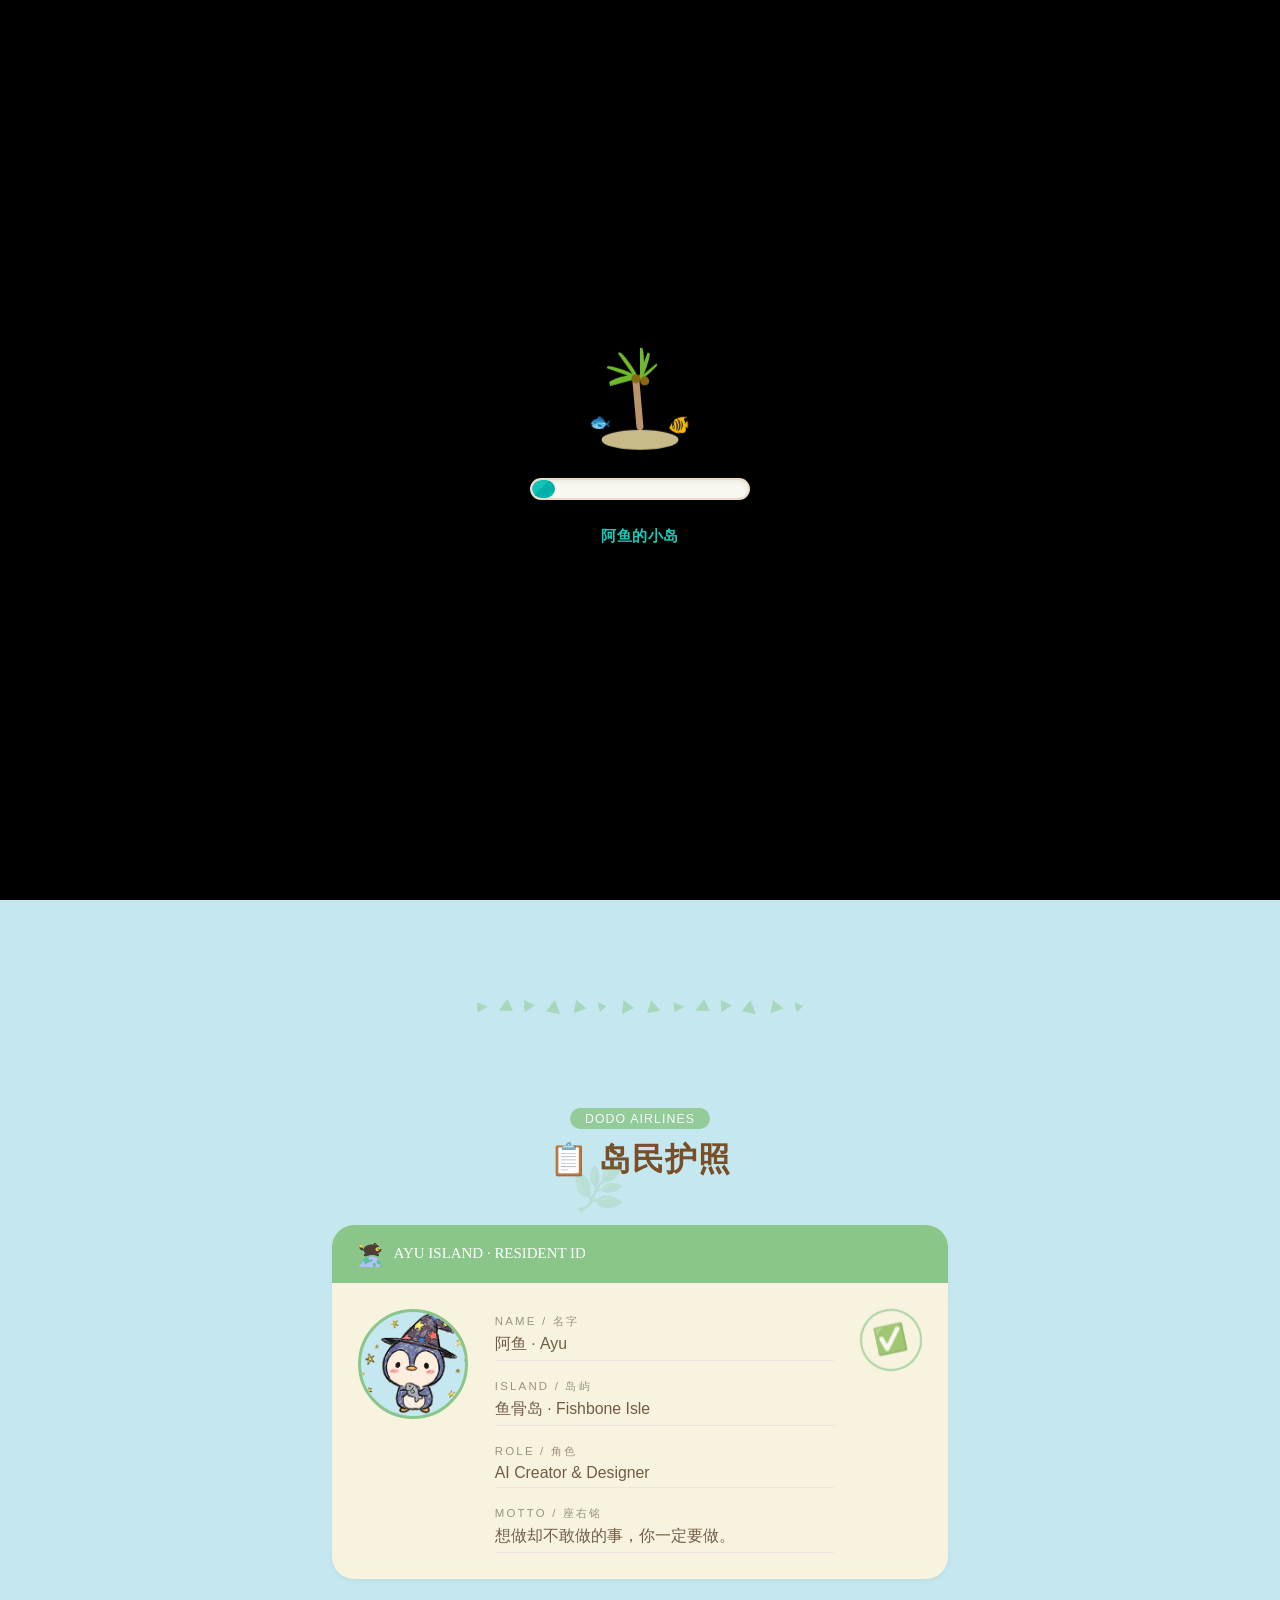
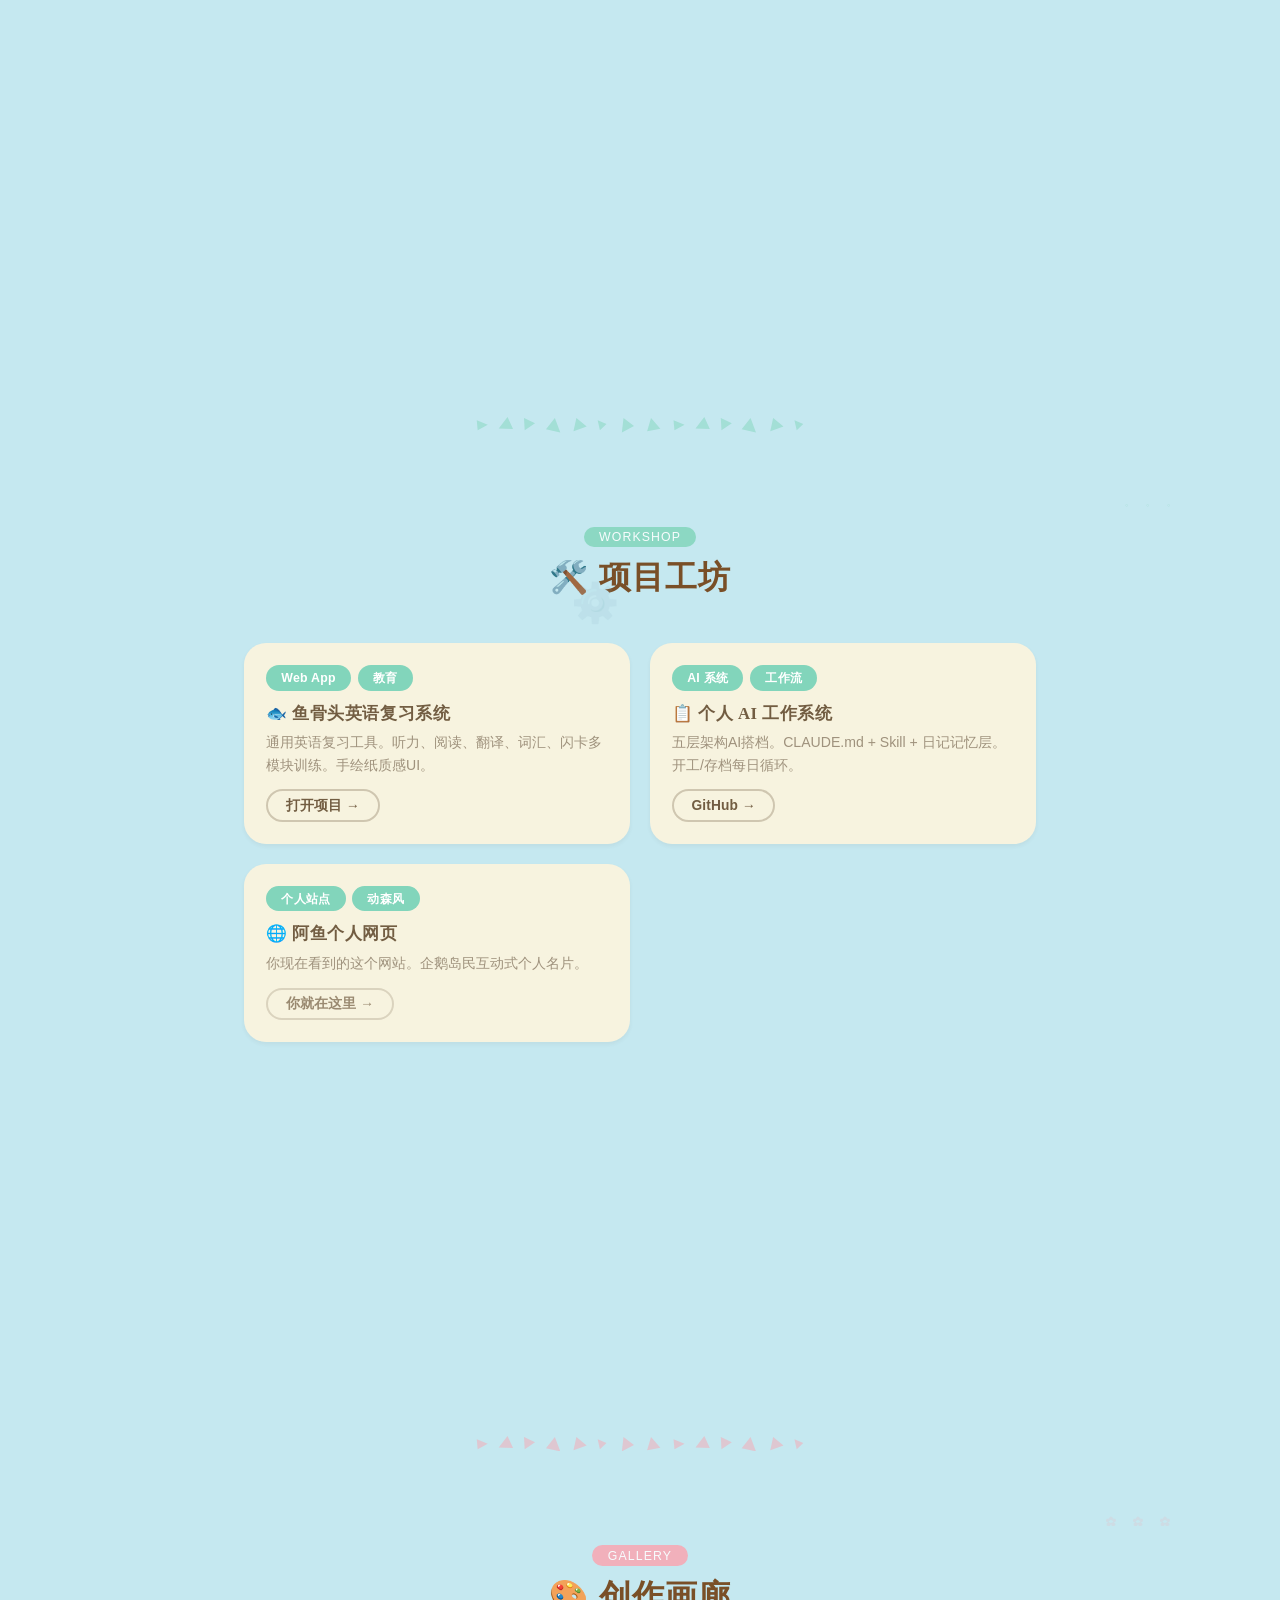
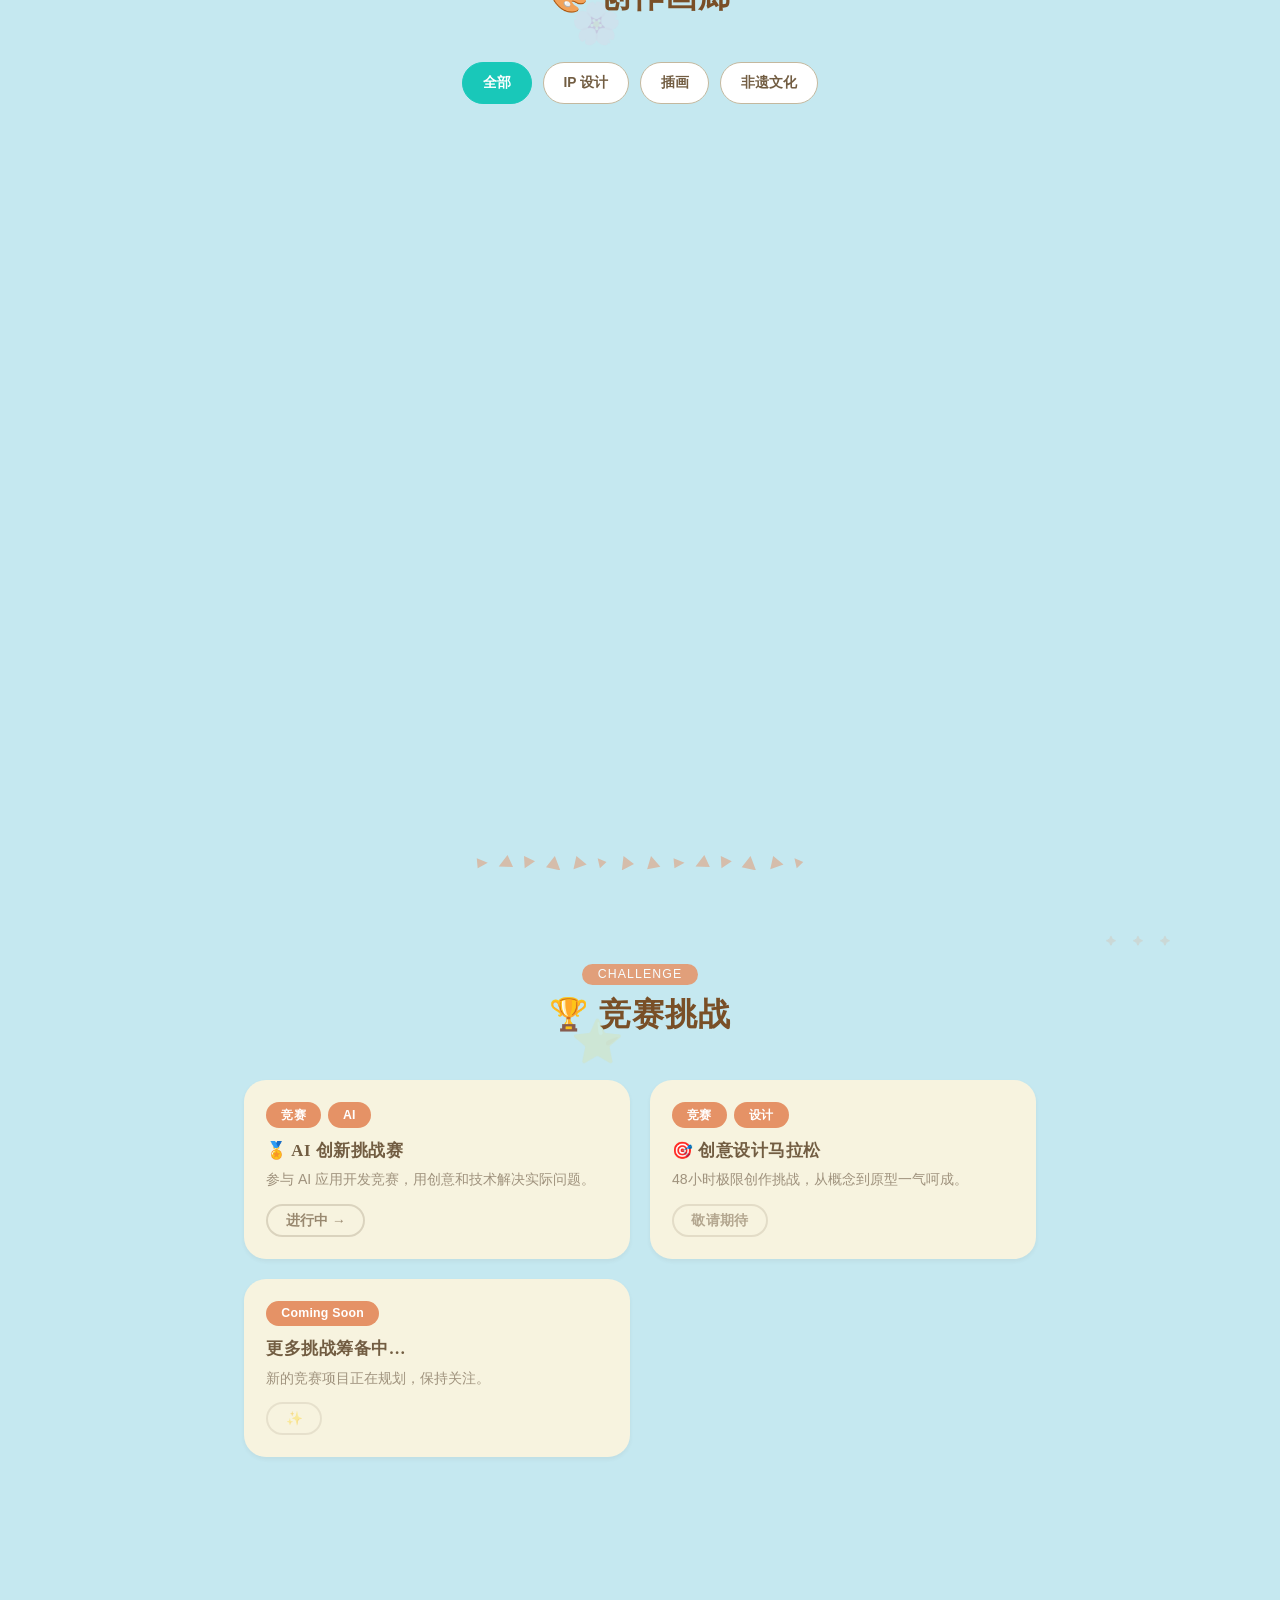
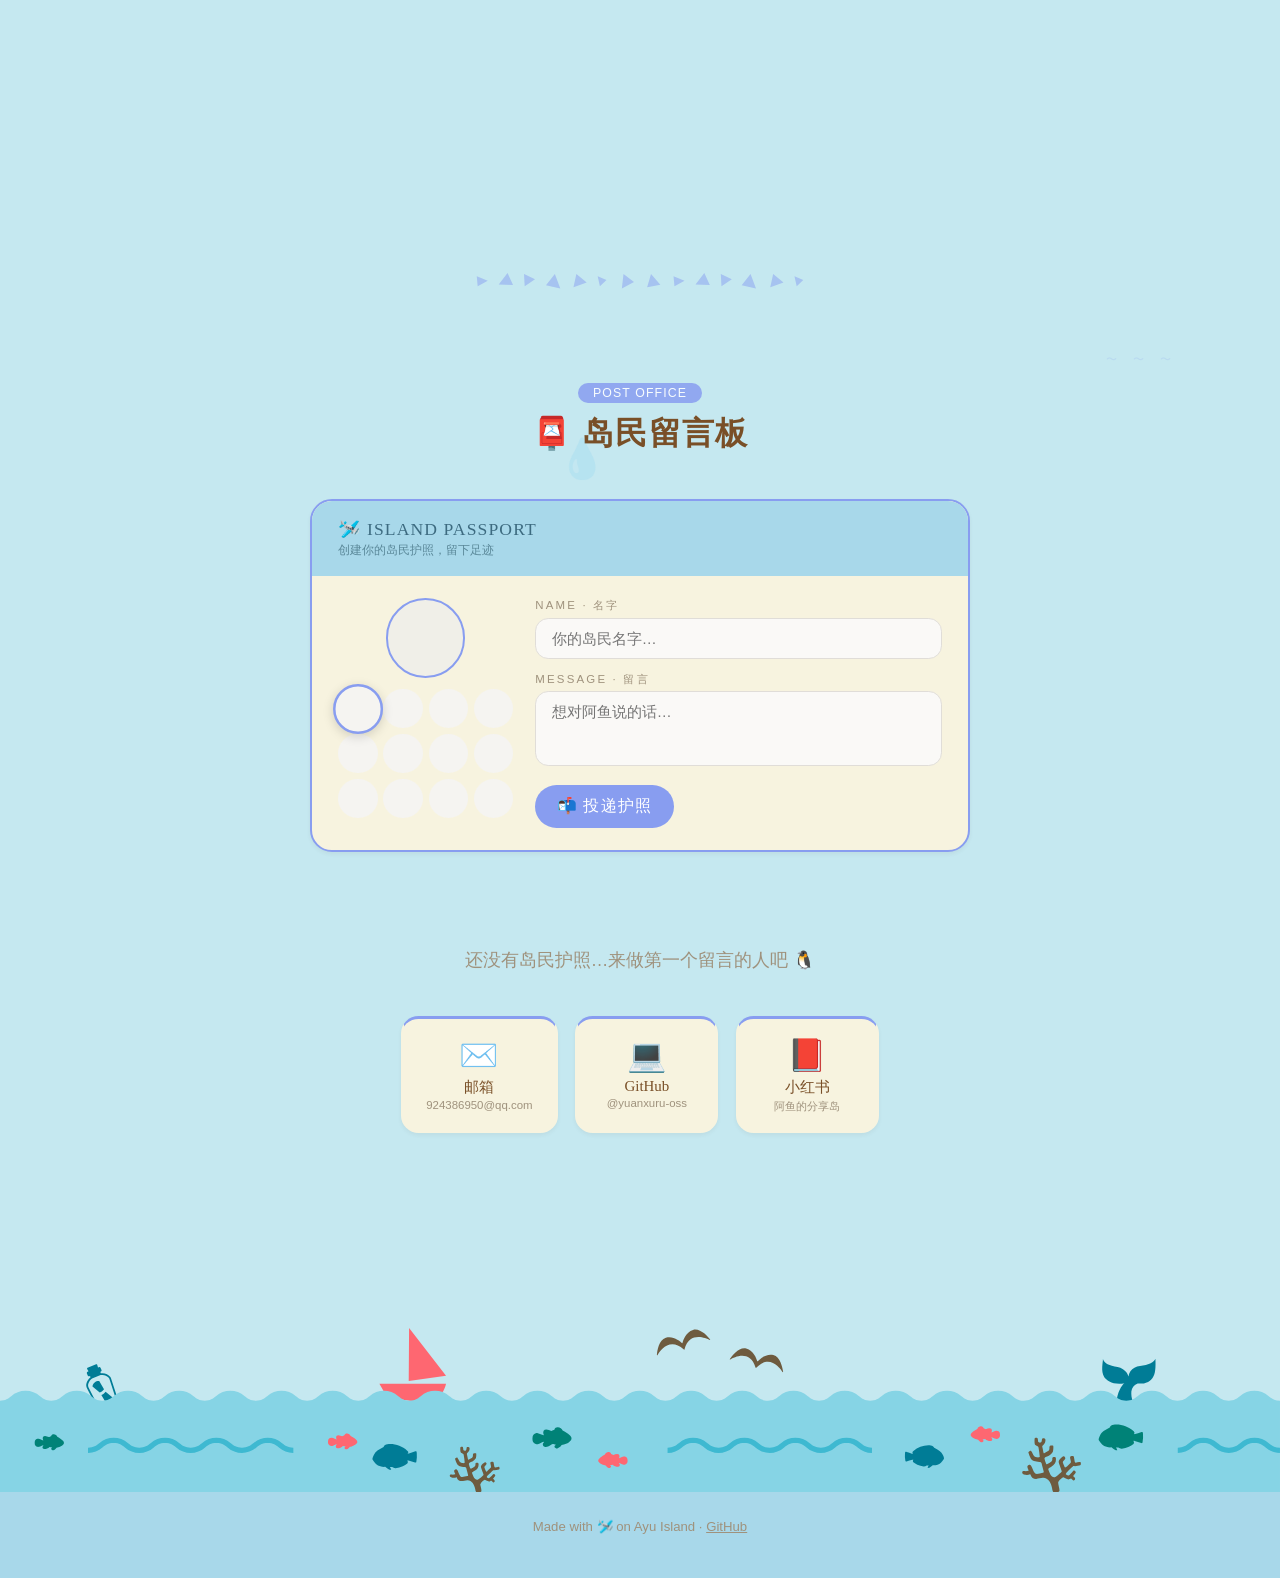
==== commit b537e736: "chore: configure ayuisle custom domain" ====
--- a/index.html
+++ b/index.html
@@ -4,2783 +4,22 @@
 <meta charset="UTF-8">
 <meta name="viewport" content="width=device-width, initial-scale=1.0">
 <title>阿鱼 · Ayu — Welcome to My Island</title>
-<meta name="description" content="阿鱼（Ayu）的个人作品集网站。插画师、IP设计师，专注非遗文化与现代创意融合。动森小岛治愈风格。">
-<meta name="keywords" content="阿鱼,Ayu,插画师,IP设计,非遗文化,动森,作品集,illustrator,designer">
-<meta name="author" content="阿鱼 Ayu">
-<meta name="robots" content="index, follow">
-<link rel="canonical" href="https://yuanxuru-oss.github.io/Ayu-websites-pages/ayu-site/">
-<meta property="og:title" content="阿鱼 Ayu | 插画师 · IP设计师">
-<meta property="og:description" content="用温暖笔触讲非遗故事。动森小岛风作品集。">
-<meta property="og:image" content="https://yuanxuru-oss.github.io/Ayu-websites-pages/ayu-site/ayu-penguin.png">
-<meta property="og:url" content="https://yuanxuru-oss.github.io/Ayu-websites-pages/ayu-site/">
-<meta property="og:type" content="website">
-<meta name="twitter:card" content="summary">
-<meta name="twitter:title" content="阿鱼 Ayu | 插画师 · IP设计师">
-<meta name="twitter:description" content="用温暖笔触讲非遗故事。动森小岛风作品集。">
-<meta name="twitter:image" content="https://yuanxuru-oss.github.io/Ayu-websites-pages/ayu-site/ayu-penguin.png">
-<link rel="icon" type="image/png" sizes="32x32" href="ayu-penguin.png">
-<link rel="apple-touch-icon" href="ayu-penguin.png">
+<meta http-equiv="refresh" content="0; url=ayu-site/">
+<link rel="canonical" href="https://ayuisle.site/ayu-site/">
 <style>
-@import url('https://fonts.googleapis.com/css2?family=Nunito:wght@400;500;600;700;800;900&family=Noto+Sans+SC:wght@400;500;700&family=ZCOOL+KuaiLe&display=swap');
-
-/* Register --mask-r for CSS mask animation (Chrome/Safari) */
-@property --mask-r {
-  syntax: '<length>';
-  initial-value: 0px;
-  inherits: false;
+body {
+  min-height: 100vh;
+  margin: 0;
+  display: grid;
+  place-items: center;
+  font-family: -apple-system, BlinkMacSystemFont, "Segoe UI", sans-serif;
+  color: #725d42;
+  background: linear-gradient(180deg, #c5e8f0 0%, #e8f4d8 60%, #a8d8ea 100%);
 }
-
-* { margin:0; padding:0; box-sizing:border-box; }
-
-:root {
-  /* === Mint-green sky palette (keep original) === */
-  --sky-top: #c5e8f0;
-  --sky-bottom: #e8f4d8;
-  --land: #c8ddb5;
-  --water: #a8d8ea;
-  
-  /* === animal-island-ui warm tones for cards & text === */
-  --bg-card: rgb(247, 243, 223);
-  --text-body: #725d42;
-  --text-header: #794f27;
-  --text-muted: #9f927d;
-  --border: #c4b89e;
-  
-  --accent-teal: #19c8b9;
-  --accent-teal-hover: #3dd4c6;
-  --focus-yellow: #ffcc00;
-  
-  /* === NookPhone colors for section accents === */
-  --np-green: #8ac68a;
-  --np-teal: #82d5bb;
-  --np-yellow: #f7cd67;
-  --np-orange: #e59266;
-  --np-pink: #f8a6b2;
-  --np-blue: #889df0;
-  
-  --accent-about: var(--np-green);
-  --accent-projects: var(--np-teal);
-  --accent-competitions: var(--np-orange);
-  --accent-works: var(--np-pink);
-  --accent-contact: var(--np-blue);
-  
-  --card: var(--bg-card);
-  --ink: var(--text-body);
-  --dark-green: var(--text-header);
-  --muted: var(--text-muted);
-  --shadow: 0 2px 4px 0 rgba(61, 52, 40, 0.06);
-  --shadow-hover: 0 3px 10px 0 rgba(61, 52, 40, 0.10);
-}
-
-html { scroll-behavior: smooth; zoom: 1.1; }
-
-body {
-  font-family: Nunito, 'Noto Sans SC', -apple-system, 'PingFang SC', sans-serif;
-  background: var(--sky-top);
-  color: var(--text-body);
-  overflow-x: hidden;
-  font-weight: 500;
-}
-
-/* === Mint-green sky background === */
-.sky-bg {
-  position: fixed; inset: 0; z-index: -1;
-  background:
-    linear-gradient(180deg, var(--sky-top) 0%, var(--sky-bottom) 55%, var(--land) 75%, var(--water) 90%, var(--water) 100%);
-}
-
-/* Subtle warm haze */
-.sky-bg::before {
-  content: ''; position: absolute; inset: 0;
-  background:
-    radial-gradient(ellipse 300px 150px at 20% 25%, rgba(255,255,255,0.4) 0%, transparent 100%),
-    radial-gradient(ellipse 250px 120px at 70% 55%, rgba(255,255,240,0.3) 0%, transparent 100%);
-  pointer-events: none;
-}
-
-/* === Passport Form & Message Wall (AC-style) === */
-.passport-form {
-  width: min(600px, 90vw);
-  background: var(--card);
-  border-radius: 20px;
-  box-shadow: var(--shadow);
-  overflow: hidden;
-  margin-bottom: 48px;
-  border: 2px solid var(--sec-accent);
-}
-
-.pf-header {
-  background: #a8d8ea;
-  padding: 16px 24px;
-  display: flex; flex-direction: column;
-}
-
-.pf-logo {
-  font-family: 'ZCOOL KuaiLe', cursive;
-  font-size: 1rem;
-  color: #3d6b80;
-  letter-spacing: 1px;
-}
-
-.pf-sub {
-  font-size: 0.7rem; color: #5a8899; margin-top: 2px;
-}
-
-.pf-body {
-  display: flex; gap: 20px; padding: 20px 24px;
-}
-
-.pf-avatar-pick {
-  flex-shrink: 0;
-  display: flex; flex-direction: column; align-items: center;
-}
-
-.pf-avatar-preview {
-  width: 72px; height: 72px;
-  border: 2px solid var(--sec-accent);
-  border-radius: 50%;
-  display: flex; align-items: center; justify-content: center;
-  margin-bottom: 10px;
-  overflow: hidden;
-  background: #f0efe8;
-}
-
-.pf-preview-img {
-  width: 100%; height: 100%;
-  object-fit: contain;
-  object-position: center;
-}
-
-.pf-emoji-grid {
-  display: grid;
-  grid-template-columns: repeat(4, 1fr);
-  gap: 5px;
-}
-
-.pf-villager-btn {
-  width: 36px; height: 36px;
-  border: 2px solid transparent;
-  border-radius: 50%;
-  cursor: pointer;
-  transition: all 0.15s;
-  display: flex; align-items: center; justify-content: center;
-  padding: 0;
-  background: #f5f4f1;
-  overflow: hidden;
-}
-.pf-villager-btn:hover,
-.pf-villager-btn.active {
-  border-color: var(--sec-accent);
-  transform: scale(1.25);
-  box-shadow: 0 2px 8px rgba(0,0,0,0.15);
-  z-index: 2;
-}
-
-.pf-v-thumb {
-  width: 100%; height: 100%;
-  object-fit: contain;
-  object-position: center;
-}
-
-.pf-emoji-grid button {
-  /* keep this for backward compat, but villager buttons override */
-}
-
-.pf-fields {
-  flex: 1;
-  display: flex; flex-direction: column; gap: 12px;
-}
-
-.pf-field label {
-  font-size: 0.65rem;
-  color: var(--muted);
-  letter-spacing: 2px;
-  text-transform: uppercase;
-  display: block;
-  margin-bottom: 4px;
-}
-
-.pf-field input,
-.pf-field textarea {
-  width: 100%;
-  padding: 10px 14px;
-  border: 1.5px solid #e0ddd8;
-  border-radius: 12px;
-  font-family: 'Noto Sans SC', sans-serif;
-  font-size: 0.85rem;
-  color: var(--ink);
-  background: #faf9f7;
-  outline: none;
-  transition: border-color 0.2s;
-  resize: none;
-}
-
-.pf-field input:focus,
-.pf-field textarea:focus {
-  border-color: var(--sec-accent);
-}
-
-.pf-submit {
-  font-family: 'ZCOOL KuaiLe', 'Noto Sans SC', cursive;
-  font-size: 0.9rem;
-  padding: 10px 20px;
-  border-radius: 24px;
-  border: none;
-  background: var(--sec-accent);
-  color: #fff;
-  cursor: pointer;
-  letter-spacing: 1px;
-  transition: transform 0.2s, box-shadow 0.2s;
-  align-self: flex-start;
-}
-.pf-submit:hover {
-  transform: translateY(-2px);
-  box-shadow: 0 4px 12px rgba(0,0,0,0.15);
-}
-
-/* === Passport Wall === */
-.passport-wall {
-  display: grid;
-  grid-template-columns: repeat(auto-fill, minmax(280px, 1fr));
-  gap: 20px;
-  width: min(800px, 90vw);
-}
-
-.visitor-passport {
-  background: #eef9fb;
-  border-radius: 18px;
-  padding: 18px;
-  border: 2px solid var(--sec-accent);
-  display: flex; gap: 14px;
-  position: relative;
-  overflow: hidden;
-  animation: card-in 0.4s cubic-bezier(0.34, 1.56, 0.64, 1);
-}
-
-@keyframes card-in {
-  from { opacity: 0; transform: translateY(16px) scale(0.95); }
-  to { opacity: 1; transform: translateY(0) scale(1); }
-}
-
-.visitor-passport::before {
-  content: '';
-  position: absolute;
-  top: -30px; right: -30px;
-  width: 80px; height: 80px;
-  border-radius: 50%;
-  border: 2px solid rgba(107,138,170,0.15);
-  pointer-events: none;
-}
-
-.vp-avatar {
-  flex-shrink: 0;
-  width: 52px; height: 52px;
-  border-radius: 50%;
-  overflow: hidden;
-  border: 2px solid var(--sec-accent);
-}
-
-.vp-img {
-  width: 100%; height: 100%;
-  object-fit: contain;
-  object-position: center;
-}
-
-.vp-info {
-  flex: 1; min-width: 0;
-}
-
-.vp-name {
-  font-family: 'ZCOOL KuaiLe', 'Noto Sans SC', cursive;
-  font-size: 0.9rem;
-  color: var(--dark-green);
-  margin-bottom: 4px;
-}
-
-.vp-time {
-  font-size: 0.6rem; color: var(--muted); margin-bottom: 6px;
-}
-
-.vp-message {
-  font-size: 0.8rem; color: var(--ink); line-height: 1.6;
-  word-break: break-word;
-}
-
-.vp-delete {
-  position: absolute; top: 8px; right: 8px;
-  font-size: 0.7rem; opacity: 0; cursor: pointer;
-  transition: opacity 0.2s;
-  background: none; border: none; padding: 2px 6px;
-}
-.visitor-passport:hover .vp-delete { opacity: 0.5; }
-
-/* === Contact links row === */
-.contact-links {
-  display: flex; flex-wrap: wrap; gap: 14px; justify-content: center;
-  margin-top: 48px;
-}
-
-.contact-link-card {
-  display: flex; flex-direction: column; align-items: center;
-  padding: 16px 22px;
-  background: var(--card);
-  border-radius: 16px;
-  text-decoration: none;
-  color: var(--ink);
-  box-shadow: var(--shadow);
-  border: 1.5px solid transparent;
-  border-top: 3px solid var(--sec-accent);
-  min-width: 130px;
-  transition: transform 0.3s cubic-bezier(0.34, 1.56, 0.64, 1), box-shadow 0.3s;
-}
-.contact-link-card:hover {
-  transform: translateY(-4px);
-  box-shadow: 0 8px 24px rgba(0,0,0,0.1);
-}
-
-.cl-icon { font-size: 1.8rem; margin-bottom: 4px; }
-.cl-label { font-family: 'ZCOOL KuaiLe', cursive; font-size: 0.85rem; color: var(--dark-green); }
-.cl-hint { font-size: 0.65rem; color: var(--muted); margin-top: 2px; }
-
-/* === Entry Overlay === */
-.entry-overlay {
-  position: fixed; inset: 0; z-index: 100;
-  background: rgba(0,0,0,0.45);
-  display: flex; align-items: center; justify-content: center;
-  transition: opacity 0.5s, visibility 0.5s;
-  animation: animal-fade-in 0.25s ease;
-}
-.entry-overlay.dismissed { opacity:0; visibility:hidden; pointer-events:none; }
-
-@keyframes animal-fade-in {
-  from { opacity: 0; }
-  to   { opacity: 1; }
-}
-
-.entry-scene {
-  position: relative;
-  width: min(720px, 92vw);
-  display: flex;
-  align-items: flex-end;
-  gap: 0;
-}
-
-/* Penguin in entry */
-.entry-penguin {
-  flex-shrink: 0;
-  cursor: pointer;
-  animation: float 3s ease-in-out infinite;
-  user-select: none;
-}
-.entry-penguin img {
-  width: clamp(120px, 16vw, 170px);
-  filter: drop-shadow(2px 4px 8px rgba(0,0,0,0.15));
-}
-@keyframes float {
-  0%,100% { transform: translateY(0); }
-  50% { transform: translateY(-8px); }
-}
-
-/* === Entry Modal (animal-island-ui Modal + Title) === */
-.dodo-modal {
-  background: rgb(247, 243, 223);
-  clip-path: url(#animal-modal-clip);
-  padding: 0;
-  margin-bottom: 20px;
-  margin-left: -8px;
-  position: relative;
-  flex: 1;
-  max-width: 520px;
-  min-width: 320px;
-  animation: animal-zoom-in 0.35s cubic-bezier(0.4, 0, 0.2, 1);
-  color: rgb(128, 115, 89);
-}
-
-@keyframes animal-zoom-in {
-  from { opacity: 0; transform: scale(0.92); }
-  to   { opacity: 1; transform: scale(1); }
-}
-
-/* Modal close button */
-.dodo-close {
-  position: absolute;
-  top: 14px; right: 18px;
-  width: 32px; height: 32px;
-  font-size: 20px; font-weight: 700;
-  color: rgba(114, 93, 66, 0.55);
-  background: transparent;
-  border: none;
-  border-radius: 50%;
-  cursor: pointer;
-  z-index: 10;
-  display: flex; align-items: center; justify-content: center;
-  line-height: 1;
-  transition: all 0.2s;
-}
-.dodo-close:hover {
-  background: rgba(114, 93, 66, 0.1);
-  color: rgba(114, 93, 66, 1);
-}
-
-/* Modal inner content area (per Modal spec: 48px 48px 32px) */
-.dodo-body {
-  padding: 48px 48px 32px;
-}
-
-/* === Modal Title (per animal-island-ui Modal spec: 28px / 700) === */
-.dodo-modal-title {
-  font-size: 28px;
-  font-weight: 700;
-  color: rgba(114, 93, 66, 1);
-  padding-bottom: 15px;
-  line-height: 1.3;
-}
-
-/* Modal body text (per spec: 20px / 600 / #8a7b66) */
-.dodo-greeting {
-  font-size: 20px;
-  font-weight: 600;
-  line-height: 1.6;
-  color: #8a7b66;
-  padding-bottom: 20px;
-  min-height: 1.6em;
-}
-
-/* Modal footer buttons */
-.dodo-options {
-  display: flex; flex-wrap: wrap; gap: 12px;
-}
-
-.dodo-btn {
-  font-family: Nunito, 'Noto Sans SC', sans-serif;
-  font-size: 18px;
-  font-weight: 600;
-  letter-spacing: 0.01em;
-  height: 40px;
-  padding: 0 24px;
-  border-radius: 39.81px;
-  border: 2px solid rgba(114, 93, 66, 0.3);
-  background: transparent;
-  color: var(--text-body);
-  cursor: pointer;
-  transition: all 0.2s;
-  white-space: nowrap;
-  display: flex; align-items: center; gap: 6px;
-  line-height: 1;
-}
-.dodo-btn .db-icon {
-  width: 22px; height: 22px;
-  border-radius: 8px;
-  display: flex; align-items: center; justify-content: center;
-  background: #f0ece2;
-  flex-shrink: 0;
-  padding: 4px;
-}
-.dodo-btn .db-icon img {
-  width: 100%; height: 100%;
-  object-fit: contain;
-}
-.dodo-btn:hover {
-  border-color: rgba(114, 93, 66, 0.6);
-  background: rgba(114, 93, 66, 0.08);
-}
-
-/* Primary confirm-style button (yellow, per Modal spec) */
-.dodo-btn.dodo-btn-primary {
-  background: rgba(255, 204, 0, 1);
-  border-color: rgba(255, 204, 0, 1);
-  color: rgba(114, 93, 66, 1);
-}
-.dodo-btn.dodo-btn-primary:hover {
-  background: rgba(255, 204, 0, 0.85);
-  border-color: rgba(255, 204, 0, 0.85);
-}
-
-/* === Main Content === */
-.main-content {
-  position: relative; z-index: 1;
-}
-
-/* Hero section (post-dialog) */
-.hero {
-  min-height: 100vh;
-  display: flex; flex-direction: column;
-  align-items: center; justify-content: center;
-  text-align: center;
-  padding: 40px 24px;
-}
-
-.hero-penguin {
-  margin-bottom: 24px;
-  cursor: pointer;
-  transition: transform 0.3s cubic-bezier(0.34, 1.56, 0.64, 1);
-}
-.hero-penguin:hover {
-  transform: scale(1.06);
-  filter: drop-shadow(0 0 12px rgba(247,214,123,0.3));
-}
-.hero-penguin img {
-  width: clamp(220px, 30vw, 300px);
-  filter: drop-shadow(3px 6px 16px rgba(0,0,0,0.1));
-  animation: float 3.5s ease-in-out infinite;
-}
-
-.hero-title {
-  font-family: 'ZCOOL KuaiLe', 'Noto Sans SC', cursive;
-  font-size: clamp(1.6rem, 4vw, 2.4rem);
-  color: var(--dark-green);
-  letter-spacing: 2px;
-  margin-bottom: 6px;
-}
-
-.hero-sub {
-  font-size: 0.9rem;
-  color: var(--muted);
-  margin-bottom: 8px;
-}
-
-.hero-hint {
-  font-family: 'ZCOOL KuaiLe', 'Noto Sans SC', cursive;
-  font-size: 1.1rem;
-  color: var(--dark-green);
-  margin-bottom: 24px;
-  opacity: 0.75;
-  animation: hint-pulse 3s ease-in-out infinite;
-  cursor: default;
-  letter-spacing: 2px;
-}
-
-@keyframes hint-pulse {
-  0%,100% { opacity: 0.5; }
-  50% { opacity: 0.85; }
-}
-
-.hero-islands {
-  display: flex; flex-wrap: wrap; gap: 14px; justify-content: center;
-}
-
-.island-card {
-  display: flex; flex-direction: column; align-items: center;
-  padding: 18px 22px;
-  background: var(--bg-card);
-  border-radius: 20px;
-  text-decoration: none;
-  color: var(--text-body);
-  box-shadow: var(--shadow);
-  transition: transform 0.25s cubic-bezier(0.4, 0, 0.2, 1), box-shadow 0.25s;
-  min-width: 120px;
-  position: relative; overflow: hidden;
-}
-.island-card:hover {
-  transform: translateY(-4px);
-  box-shadow: 0 8px 24px rgba(0,0,0,0.1);
-}
-.island-card .island-icon {
-  width: 56px; height: 56px;
-  border-radius: 16px;
-  display: flex; align-items: center; justify-content: center;
-  margin-bottom: 8px;
-  background: #f0ece2;
-  transition: transform 0.25s;
-  padding: 10px;
-}
-.island-card .island-icon img {
-  width: 100%; height: 100%;
-  object-fit: contain;
-}
-.island-card:hover .island-icon {
-  transform: scale(1.08);
-}
-.island-card .island-label { font-size: 0.85rem; font-weight: 600; color: var(--dark-green); }
-.island-card .island-hint { font-size: 0.7rem; color: var(--muted); }
-
-/* === Section Islands === */
-.section-island {
-  min-height: 100vh;
-  padding: 80px 24px 100px;
-  display: flex; flex-direction: column;
-  align-items: center;
-  position: relative;
-  --sec-accent: var(--island-green);
-}
-
-/* === Per-section color identity (Principle 2: Color differentiation) === */
-.section-island[data-theme="about"]     { --sec-accent: var(--accent-about); }
-.section-island[data-theme="projects"]  { --sec-accent: var(--accent-projects); }
-.section-island[data-theme="competitions"] { --sec-accent: var(--accent-competitions); }
-.section-island[data-theme="works"]     { --sec-accent: var(--accent-works); }
-.section-island[data-theme="contact"]   { --sec-accent: var(--accent-contact); }
-
-/* === Section-themed subtle decorative marks (AC-style: small icons instead of big glows) === */
-/* About (green) — tiny grass/leaf dots */
-.section-island[data-theme="about"] .section-header::before {
-  content: '🌿'; font-size: 2.5rem; opacity: 0.12; pointer-events: none;
-  position: absolute; left: 12%; top: 50px;
-}
-/* Projects (teal) — tiny tool/gear marks */
-.section-island[data-theme="projects"] .section-header::before {
-  content: '⚙️'; font-size: 2.2rem; opacity: 0.12; pointer-events: none;
-  position: absolute; left: 12%; top: 50px;
-}
-/* Competitions (amber) — tiny star */
-.section-island[data-theme="competitions"] .section-header::before {
-  content: '⭐'; font-size: 2.4rem; opacity: 0.14; pointer-events: none;
-  position: absolute; left: 12%; top: 50px;
-}
-/* Works (rose) — tiny flower */
-.section-island[data-theme="works"] .section-header::before {
-  content: '🌸'; font-size: 2.3rem; opacity: 0.14; pointer-events: none;
-  position: absolute; left: 12%; top: 50px;
-}
-/* Contact (blue) — tiny wave/water drop */
-.section-island[data-theme="contact"] .section-header::before {
-  content: '💧'; font-size: 2.2rem; opacity: 0.12; pointer-events: none;
-  position: absolute; left: 12%; top: 50px;
-}
-
-/* Small decorative corner marks per section */
-.section-island[data-theme="about"]::before     { content: '·  ·  ·'; }
-.section-island[data-theme="projects"]::before  { content: '∘  ∘  ∘'; }
-.section-island[data-theme="competitions"]::before { content: '✦  ✦  ✦'; }
-.section-island[data-theme="works"]::before     { content: '✿  ✿  ✿'; }
-.section-island[data-theme="contact"]::before   { content: '〜  〜  〜'; }
-
-.section-island::before {
-  position: absolute;
-  right: 8%; top: 55px;
-  font-size: 0.6rem;
-  color: var(--sec-accent);
-  opacity: 0.18;
-  letter-spacing: 6px;
-  pointer-events: none;
-}
-
-.section-header {
-  text-align: center;
-  margin-bottom: 40px;
-  position: relative;
-}
-
-.section-header h2 {
-  font-family: 'ZCOOL KuaiLe', 'Noto Sans SC', cursive;
-  font-size: clamp(1.4rem, 3.5vw, 1.8rem);
-  color: var(--dark-green);
-  letter-spacing: 1px;
-}
-
-.section-header .section-stamp {
-  display: inline-block;
-  font-size: 0.7rem;
-  padding: 3px 14px;
-  border-radius: 12px;
-  background: var(--sec-accent);
-  color: #fff;
-  margin-bottom: 8px;
-  letter-spacing: 1px;
-  opacity: 0.85;
-}
-
-/* === Passport Card (About section) === */
-.passport-card {
-  width: min(560px, 90vw);
-  background: var(--card);
-  border-radius: 20px;
-  box-shadow: var(--shadow);
-  overflow: hidden;
-}
-
-.passport-header {
-  background: var(--sec-accent);
-  padding: 14px 24px;
-  display: flex; align-items: center; gap: 10px;
-}
-.passport-header .dodo-icon { font-size: 1.3rem; animation: leaf-spin 6s linear infinite; }
-.passport-header .dodo-label { color: #fff; font-family: 'ZCOOL KuaiLe', cursive; font-size: 0.85rem; }
-
-.passport-body {
-  display: flex; gap: 24px; padding: 24px;
-}
-
-.passport-avatar {
-  flex-shrink: 0;
-  width: 100px; height: 100px;
-  border-radius: 50%;
-  border: 3px solid var(--sec-accent);
-  overflow: hidden;
-  background: var(--sky-top);
-  display: flex; align-items: center; justify-content: center;
-}
-.passport-avatar img {
-  width: 100%; height: 100%; object-fit: contain;
-}
-
-.passport-fields { flex:1; display:flex; flex-direction:column; gap:12px; }
-
-.passport-field label {
-  font-size: 0.65rem; color: var(--muted); letter-spacing: 2px; text-transform: uppercase;
-}
-.passport-field .field-value {
-  font-size: 0.9rem; color: var(--ink); font-weight: 500;
-  padding: 4px 0;
-  border-bottom: 1px solid #e8e6e3;
-}
-
-.passport-stamp {
-  align-self: flex-start;
-  width: 56px; height: 56px;
-  border-radius: 50%;
-  border: 2px solid var(--sec-accent);
-  display: flex; align-items: center; justify-content: center;
-  font-size: 1.5rem;
-  opacity: 0.7;
-  transform: rotate(-12deg);
-}
-
-/* === Card Grid (Projects/Works) === */
-.card-grid {
-  display: grid;
-  grid-template-columns: repeat(auto-fill, minmax(260px, 1fr));
-  gap: 18px;
-  width: min(720px, 90vw);
-}
-
-.item-card {
-  background: var(--bg-card);
-  border-radius: 20px;
-  padding: 20px;
-  box-shadow: var(--shadow);
-  transition: transform 0.25s cubic-bezier(0.4, 0, 0.2, 1), box-shadow 0.25s;
-  position: relative; overflow: hidden;
-}
-
-.item-card:hover {
-  transform: translateY(-4px);
-  box-shadow: 0 8px 24px rgba(0,0,0,0.1);
-}
-
-.item-card .card-tags { display:flex; flex-wrap:wrap; gap:6px; margin-bottom:10px; }
-.item-card .card-tag {
-  font-family: Nunito, 'Noto Sans SC', sans-serif;
-  font-size: 0.7rem;
-  font-weight: 600;
-  line-height: 1;
-  padding: 5px 13px;
-  border-radius: 999px;
-  border: 1.5px solid transparent;
-  background: var(--sec-accent);
-  color: #fff;
-  letter-spacing: 0.02em;
-  transition: all 0.2s ease;
-  display: inline-flex;
-  align-items: center;
-  white-space: nowrap;
-  user-select: none;
-}
-.item-card .card-tag:hover {
-  transform: translateY(-1px);
-  box-shadow: 0 2px 6px rgba(61, 52, 40, 0.12);
-}
-.item-card h3 { font-family: 'ZCOOL KuaiLe', 'Noto Sans SC', cursive; font-size:0.95rem; margin-bottom:6px; letter-spacing:0.5px; }
-.item-card p { font-size:0.8rem; color:var(--muted); line-height:1.6; margin-bottom:12px; }
-.item-card .card-link {
-  font-family: Nunito, 'Noto Sans SC', sans-serif;
-  font-size: 0.78rem;
-  font-weight: 600;
-  letter-spacing: 0.01em;
-  color: var(--text-body);
-  text-decoration: none;
-  padding: 5px 16px;
-  border: 2px solid rgba(114, 93, 66, 0.3);
-  border-radius: 39.81px;
-  display: inline-block;
-  transition: all 0.2s;
-  background: transparent;
-  line-height: 1.3;
-}
-.item-card .card-link:hover {
-  border-color: rgba(114, 93, 66, 0.55);
-  background: rgba(114, 93, 66, 0.06);
-  transform: translateY(-1px);
-}
-
-/* === Filtered Memo Gallery — v2 preview style === */
-.gallery-board {
-  width: min(940px, 92vw);
-  margin: 0 auto;
-  background: transparent;
-  border-radius: 0;
-  padding: 0;
-  box-shadow: none;
-  overflow: visible;
-}
-
-.gallery-filter-bar {
-  display: flex;
-  flex-wrap: wrap;
-  justify-content: center;
-  gap: 10px;
-  margin: 0 auto 28px;
-}
-
-.gallery-filter-tag {
-  min-height: 38px;
-  padding: 7px 18px;
-  border-radius: 50px;
-  border: 1.5px solid var(--border);
-  background: #fff;
-  color: var(--text-body);
-  cursor: pointer;
-  font-family: Nunito, 'Noto Sans SC', sans-serif;
-  font-size: 0.78rem;
-  font-weight: 700;
-  transition: all 0.2s;
-}
-
-.gallery-filter-tag.active {
-  color: #fff;
-  background: var(--accent-teal);
-  border-color: var(--accent-teal);
-}
-
-.gallery-filter-tag:hover:not(.active) {
-  color: var(--accent-teal);
-  border-color: var(--accent-teal);
-  transform: translateY(-1px);
-}
-
-.gallery-auto-grid {
-  display: grid;
-  grid-template-columns: repeat(auto-fill, minmax(230px, 1fr));
-  gap: 22px;
-}
-
-.memo-card {
-  background:
-    radial-gradient(circle at 20% 30%, rgba(255,255,255,0.3) 0%, transparent 60%),
-    linear-gradient(160deg, #fdf6f0 0%, #faf3e8 50%, #f5ecdd 100%);
-  border-radius: 14px;
-  box-shadow:
-    0 0 0 6px #fff,
-    0 0 0 8px rgba(180,165,140,0.15),
-    0 3px 12px rgba(61,52,40,0.10);
-  position: relative;
-  overflow: hidden;
-  transition: transform 0.35s cubic-bezier(0.34, 1.56, 0.64, 1), box-shadow 0.35s;
-  display: flex;
-  flex-direction: column;
-  transform-origin: center center;
-}
-.memo-card:hover {
-  transform: scale(1.05) rotate(-1.5deg);
-  box-shadow:
-    0 0 0 6px #fff,
-    0 0 0 8px rgba(180,165,140,0.2),
-    0 6px 24px rgba(61,52,40,0.16);
-  z-index: 5;
-}
-.memo-card::before {
-  content: '✦';
-  position: absolute;
-  top: 10px;
-  right: 12px;
-  z-index: 2;
-  font-size: 0.9rem;
-  color: rgba(114,93,66,0.25);
-  pointer-events: none;
-}
-
-.memo-img {
-  width: 100%;
-  height: 150px;
-  overflow: hidden;
-  border-radius: 6px 6px 0 0;
-  background: #e8f4d8;
-  flex-shrink: 0;
-}
-.memo-img img {
-  width: 100%;
-  height: 100%;
-  object-fit: cover;
-  display: block;
-}
-.memo-img-empty {
-  display: flex;
-  align-items: center;
-  justify-content: center;
-  font-size: 3rem;
-  background: linear-gradient(135deg, #e8f4d8 0%, #c8ddb5 100%);
-}
-
-.memo-body {
-  padding: 14px 16px 14px;
-  flex: 1;
-  display: flex;
-  flex-direction: column;
-  gap: 7px;
-}
-.memo-body h3 {
-  font-family: Nunito, 'Noto Sans SC', sans-serif;
-  font-size: 0.9rem;
-  font-weight: 800;
-  margin: 0;
-  color: var(--text-header);
-}
-.memo-body p {
-  font-size: 0.78rem;
-  color: var(--muted);
-  line-height: 1.55;
-  margin: 0;
-  flex: 1;
-  min-height: 2.4em;
-}
-.memo-tags {
-  display: flex;
-  flex-wrap: wrap;
-  gap: 5px;
-}
-.tag {
-  display: inline-flex;
-  align-items: center;
-  min-height: 22px;
-  padding: 2px 10px;
-  border-radius: 50px;
-  font-size: 0.63rem;
-  font-weight: 700;
-}
-.tag-mint { background: rgba(25,200,185,0.13); color: var(--accent-teal); }
-.tag-yellow { background: rgba(247,205,103,0.28); color: #8a6918; }
-.tag-orange { background: rgba(229,146,102,0.2); color: #c46e3d; }
-.memo-card.empty { opacity: 0.55; }
-.memo-card.empty .memo-img { background: #f0ede6; }
-
-.memo-footer {
-  display: flex;
-  align-items: center;
-  justify-content: space-between;
-  gap: 10px;
-  margin-top: 4px;
-}
-.memo-date {
-  font-family: Nunito, sans-serif;
-  font-size: 0.7rem;
-  color: rgba(114,93,66,0.55);
-  letter-spacing: 0.04em;
-  white-space: nowrap;
-}
-.memo-detail-btn {
-  font-family: Nunito, 'Noto Sans SC', sans-serif;
-  font-size: 0.72rem;
-  font-weight: 600;
-  letter-spacing: 0.01em;
-  padding: 5px 16px;
-  border: 2px solid rgba(114, 93, 66, 0.3);
-  border-radius: 39.81px;
-  background: transparent;
-  color: var(--text-body);
-  cursor: pointer;
-  transition: all 0.2s;
-  white-space: nowrap;
-  line-height: 1.3;
-}
-.memo-detail-btn:hover {
-  border-color: rgba(114, 93, 66, 0.55);
-  background: rgba(114, 93, 66, 0.06);
-  transform: translateY(-1px);
-}
-.memo-detail-btn:active { transform: translateY(0); }
-.memo-detail-btn:disabled {
-  opacity: 0.35;
-  cursor: default;
-  transform: none;
-  border-color: rgba(114, 93, 66, 0.15);
-}
-
-@media (max-width: 640px) {
-  .gallery-board { width: 94vw; }
-  .gallery-auto-grid { grid-template-columns: 1fr; }
-  .memo-card:hover { transform: scale(1.03) rotate(-1deg); }
-  .memo-img { height: 130px; }
-}
-/* === Work Detail — AC Dashboard Style === */
-.work-detail-overlay {
-  position: fixed; inset: 0; z-index: 150;
-  opacity: 0; pointer-events: none;
-  transition: opacity 0.3s;
-  display: flex; flex-direction: column;
-  overflow: hidden;
-  /* AC triangle pattern background — using provided tile image */
-  background: url('bg-pattern.png') repeat;
-  background-size: 200px 200px;
-}
-.work-detail-overlay.open { opacity: 1; pointer-events: auto; }
-
-/* Page header — AC dashboard nav bar */
-.sp-header {
-  flex-shrink: 0;
-  display: flex;
-  align-items: center;
-  justify-content: space-between;
-  padding: 12px 28px;
-  min-height: 60px;
-  background: rgba(255,255,252,0.85);
-  backdrop-filter: blur(8px);
-  border-bottom: 1px solid rgba(114,93,66,0.06);
-  position: relative;
-  z-index: 2;
-}
-.sp-header-logo {
-  font-family: 'ZCOOL KuaiLe', 'Noto Sans SC', cursive;
-  font-size: 1rem;
-  color: var(--text-header);
-  letter-spacing: 1px;
-  display: flex; align-items: center; gap: 8px;
-}
-.sp-header-logo img {
-  width: 28px; height: 28px;
-  border-radius: 50%;
-  object-fit: contain;
-}
-.sp-nav-back {
-  font-family: Nunito, 'Noto Sans SC', sans-serif;
-  font-size: 0.82rem; font-weight: 600;
-  padding: 8px 20px;
-  border: 2px solid rgba(114,93,66,0.2);
-  border-radius: 50px;
-  background: rgba(255,255,255,0.7);
-  color: var(--text-body);
-  cursor: pointer;
-  transition: all 0.2s;
-  display: inline-flex; align-items: center; gap: 4px;
-}
-.sp-nav-back:hover {
-  border-color: rgba(114,93,66,0.45);
-  background: rgba(255,255,255,0.95);
-  transform: translateY(-1px);
-  box-shadow: 0 2px 8px rgba(0,0,0,0.06);
-}
-
-/* Scrollable body — two-column dashboard layout */
-.sp-page {
-  flex: 1; overflow-y: auto;
-  scrollbar-width: thin;
-  scrollbar-color: rgba(139,119,90,0.15) transparent;
-  padding: 24px 28px 32px;
-  display: flex;
-  gap: 24px;
-  max-width: 1100px;
-  margin: 0 auto;
-  width: 100%;
-}
-.sp-page::-webkit-scrollbar { width: 5px; }
-.sp-page::-webkit-scrollbar-thumb { background: rgba(139,119,90,0.2); border-radius: 10px; }
-
-/* Main content column */
-.sp-main-col {
-  flex: 1;
-  min-width: 0;
-}
-/* Content card — AC white floating card */
-.sp-card {
-  background: #ffffff;
-  border-radius: 24px;
-  box-shadow: 0 4px 20px rgba(61,52,40,0.08), 0 12px 40px rgba(61,52,40,0.04);
-  overflow: hidden;
-}
-
-/* Hero card — full-width KV image */
-.sp-hero-card {
-  position: relative;
-  padding: 0;
-  margin: 0;
-  display: block;
-  border-bottom: 1px solid rgba(114,93,66,0.06);
-}
-.sp-hero-img {
-  width: 100%;
-  max-width: 100%;
-  display: block;
-  border-radius: 0;
-  box-shadow: none;
-  object-fit: contain;
-  max-height: 70vh;
-  background: #faf8f2;
-}
-
-/* Extra images in detail */
-.sp-extra {
-  display: flex;
-  flex-direction: column;
-  align-items: center;
-  gap: 20px;
-  margin-top: 24px;
-  padding: 0 4px;
-}
-.sp-extra img {
-  max-width: 100%;
-  width: auto;
-  height: auto;
-  max-height: 65vh;
-  border-radius: 12px;
-  box-shadow: 0 4px 20px rgba(61,52,40,0.10);
-  display: block;
-  object-fit: contain;
-}
-
-/* Squiggly divider */
-.sp-squiggle {
-  width: 100%; height: 14px;
-  margin-bottom: 24px;
-  background:
-    radial-gradient(circle at 15px 7px, rgba(114,93,66,0.10) 2px, transparent 3px),
-    radial-gradient(circle at 40px 5px, rgba(114,93,66,0.10) 1.5px, transparent 2.5px),
-    radial-gradient(circle at 70px 8px, rgba(114,93,66,0.10) 2px, transparent 3px),
-    radial-gradient(circle at 100px 4px, rgba(114,93,66,0.10) 1.5px, transparent 2.5px),
-    radial-gradient(circle at 140px 7px, rgba(114,93,66,0.10) 2px, transparent 3px),
-    radial-gradient(circle at 180px 5px, rgba(114,93,66,0.10) 1.5px, transparent 2.5px),
-    radial-gradient(circle at 220px 8px, rgba(114,93,66,0.10) 2px, transparent 3px),
-    radial-gradient(circle at 260px 4px, rgba(114,93,66,0.10) 1.5px, transparent 2.5px),
-    linear-gradient(transparent 5px, rgba(114,93,66,0.05) 5px, rgba(114,93,66,0.05) 6px, transparent 6px);
-  background-repeat: no-repeat;
-  background-size: 100% 100%;
-}
-
-/* Content area padding */
-.sp-container {
-  padding: 32px 28px 44px;
-}
-/* === AC Dashboard Sidebar === */
-.sp-side-col {
-  flex-shrink: 0;
-  width: 280px;
-  display: flex;
-  flex-direction: column;
-  gap: 16px;
-}
-.sp-widget {
-  background: #ffffff;
-  border-radius: 20px;
-  padding: 20px 22px;
-  box-shadow: 0 4px 20px rgba(61,52,40,0.06), 0 8px 24px rgba(61,52,40,0.03);
-}
-/* User header widget */
-.sp-user-header {
-  display: flex; align-items: center; gap: 12px;
-  margin-bottom: 16px;
-}
-.sp-user-avatar {
-  width: 48px; height: 48px;
-  border-radius: 50%;
-  overflow: hidden;
-  flex-shrink: 0;
-  border: 2px solid rgba(114,93,66,0.15);
-}
-.sp-user-avatar img { width: 100%; height: 100%; object-fit: contain; }
-.sp-user-name {
-  font-family: 'ZCOOL KuaiLe', 'Noto Sans SC', cursive;
-  font-size: 1rem;
-  color: var(--text-header);
-  margin: 0;
-}
-.sp-user-role {
-  font-size: 0.72rem;
-  color: var(--muted);
-  margin-top: 2px;
-}
-/* Stats row */
-.sp-stats-row {
-  display: flex;
-  justify-content: space-around;
-  padding: 14px 0;
-  border-top: 1px solid rgba(114,93,66,0.08);
-  border-bottom: 1px solid rgba(114,93,66,0.08);
-  margin-bottom: 16px;
-}
-.sp-stat-item {
-  text-align: center;
-}
-.sp-stat-value {
-  font-family: Nunito, sans-serif;
-  font-size: 1.1rem;
-  font-weight: 800;
-  color: var(--text-header);
-  line-height: 1.2;
-}
-.sp-stat-label {
-  font-size: 0.62rem;
-  color: var(--muted);
-  letter-spacing: 1px;
-  text-transform: uppercase;
-  margin-top: 2px;
-}
-/* Daily status */
-.sp-daily-status {
-  background: #fff8e0;
-  border-radius: 14px;
-  padding: 12px 14px;
-  display: flex; align-items: center; gap: 10px;
-  font-size: 0.78rem;
-  color: var(--text-body);
-}
-.sp-daily-icon {
-  font-size: 1.2rem;
-  flex-shrink: 0;
-}
-.sp-daily-text {
-  flex: 1;
-  font-weight: 600;
-}
-.sp-daily-time {
-  font-size: 0.68rem;
-  color: var(--muted);
-  white-space: nowrap;
-}
-/* Activity tiles */
-.sp-activity-section {
-  margin-bottom: 16px;
-}
-.sp-activity-section:last-child {
-  margin-bottom: 0;
-}
-.sp-section-label {
-  font-family: Nunito, 'Noto Sans SC', sans-serif;
-  font-size: 0.72rem;
-  font-weight: 700;
-  color: var(--muted);
-  letter-spacing: 1px;
-  text-transform: uppercase;
-  margin-bottom: 10px;
-  display: flex;
-  align-items: center;
-  justify-content: space-between;
-}
-.sp-see-all {
-  font-size: 0.68rem;
-  color: var(--accent-teal);
-  text-decoration: none;
-  font-weight: 600;
-}
-.sp-activity-tiles {
-  display: grid;
-  grid-template-columns: 1fr 1fr;
-  gap: 8px;
-}
-.sp-activity-tile {
-  display: flex; align-items: center; gap: 8px;
-  padding: 8px 10px;
-  background: rgba(247,243,223,0.5);
-  border-radius: 12px;
-}
-.sp-tile-icon {
-  width: 28px; height: 28px;
-  border-radius: 50%;
-  overflow: hidden;
-  flex-shrink: 0;
-  border: 1.5px solid rgba(114,93,66,0.12);
-  display: flex; align-items: center; justify-content: center;
-  font-size: 0.9rem;
-}
-.sp-tile-icon img { width: 100%; height: 100%; object-fit: contain; }
-.sp-tile-info { min-width: 0; }
-.sp-tile-name {
-  font-size: 0.72rem;
-  font-weight: 600;
-  color: var(--text-body);
-  white-space: nowrap;
-  overflow: hidden;
-  text-overflow: ellipsis;
-}
-.sp-tile-date {
-  font-size: 0.62rem;
-  color: var(--muted);
-}
-/* Contact widget */
-.sp-contact-list {
-  display: flex; flex-direction: column; gap: 10px;
-}
-.sp-contact-item {
-  display: flex; align-items: center; gap: 10px;
-  text-decoration: none;
-  padding: 10px 12px;
-  border-radius: 14px;
-  background: rgba(247,243,223,0.5);
-  transition: all 0.2s;
-  cursor: pointer;
-}
-.sp-contact-item:hover {
-  background: rgba(247,243,223,0.8);
-  transform: translateY(-1px);
-  box-shadow: 0 2px 8px rgba(0,0,0,0.06);
-}
-.sp-contact-icon {
-  width: 32px; height: 32px;
-  border-radius: 10px;
-  display: flex; align-items: center; justify-content: center;
-  font-size: 1.1rem;
-  flex-shrink: 0;
-  background: #f0ece2;
-}
-.sp-contact-info { flex: 1; min-width: 0; }
-.sp-contact-name {
-  font-size: 0.78rem;
-  font-weight: 700;
-  color: var(--text-header);
-}
-.sp-contact-hint {
-  font-size: 0.66rem;
-  color: var(--muted);
-  margin-top: 1px;
-}
-/* Like button */
-.sp-like-btn {
-  display: flex; align-items: center; justify-content: center; gap: 8px;
-  width: 100%;
-  padding: 12px 16px;
-  border-radius: 14px;
-  border: 2px solid rgba(114,93,66,0.2);
-  background: rgba(255,255,255,0.6);
-  color: var(--text-body);
-  font-family: Nunito, 'Noto Sans SC', sans-serif;
-  font-size: 0.82rem;
-  font-weight: 700;
-  cursor: pointer;
-  transition: all 0.2s;
-}
-.sp-like-btn:hover {
-  border-color: rgba(114,93,66,0.4);
-  background: rgba(255,255,255,0.9);
-  transform: translateY(-1px);
-}
-.sp-like-btn.liked {
-  border-color: #f8a6b2;
-  background: rgba(248,166,178,0.15);
-  color: #d4677a;
-}
-.sp-like-btn .like-heart {
-  font-size: 1.1rem;
-  transition: transform 0.3s;
-}
-.sp-like-btn.liked .like-heart {
-  transform: scale(1.3);
-}
-/* Bio text */
-.sp-bio {
-  font-size: 0.78rem;
-  color: var(--text-body);
-  line-height: 1.7;
-  padding: 4px 2px;
-}
-.sp-bio-motto {
-  font-family: 'ZCOOL KuaiLe', 'Noto Sans SC', cursive;
-  font-size: 0.85rem;
-  color: var(--text-header);
-  line-height: 1.6;
-  padding: 10px 12px;
-  background: rgba(255,248,224,0.6);
-  border-radius: 12px;
-  border-left: 3px solid var(--accent-teal);
-  margin-bottom: 12px;
-}
-@media (max-width: 900px) {
-  .sp-side-col { display: none; }
-  .sp-page { padding: 16px 16px 28px; }
-}
-.sp-title {
-  font-family: 'ZCOOL KuaiLe', 'Noto Sans SC', cursive;
-  font-size: 1.5rem;
-  color: var(--text-body);
-  margin: 0 0 14px;
-  letter-spacing: 0.5px;
-}
-.sp-meta {
-  display: flex; align-items: center; gap: 14px;
-  flex-wrap: wrap; margin-bottom: 24px;
-}
-.sp-date {
-  font-family: Nunito, sans-serif;
-  font-size: 0.75rem;
-  color: rgba(114,93,66,0.6);
-  background: rgba(114,93,66,0.06);
-  padding: 3px 10px; border-radius: 6px;
-}
-.sp-tags { display: flex; gap: 6px; flex-wrap: wrap; }
-.sp-tags .card-tag {
-  font-family: Nunito, 'Noto Sans SC', sans-serif;
-  font-size: 0.7rem; font-weight: 600;
-  padding: 3px 12px; border-radius: 999px;
-  border: 2px solid var(--sec-accent);
-  color: var(--sec-accent);
-  background: transparent;
-  letter-spacing: 0.02em;
-}
-
-/* Description */
-.sp-desc {
-  font-size: 0.9rem;
-  color: var(--text-body);
-  line-height: 1.9;
-  margin-bottom: 24px;
-  padding: 0;
-}
-.sp-desc p { margin: 0 0 12px; }
-.sp-desc p:last-child { margin-bottom: 0; }
-
-/* Extra images */
-.sp-extra {
-  display: flex; gap: 10px; flex-wrap: wrap; margin-bottom: 24px;
-}
-.sp-extra img {
-  width: calc(50% - 5px);
-  border-radius: 8px;
-  box-shadow: 0 2px 8px rgba(61,52,40,0.10);
-  object-fit: cover; aspect-ratio: 4/3;
-  background: #e8eddc;
-}
-.sp-extra:empty { display: none; }
-
-/* Back button at bottom */
-.sp-back-bottom {
-  font-family: Nunito, 'Noto Sans SC', sans-serif;
-  font-size: 0.8rem; font-weight: 600;
-  padding: 6px 20px;
-  border: 2px solid rgba(114,93,66,0.25);
-  border-radius: 50px;
-  background: transparent;
-  color: var(--text-body);
-  cursor: pointer;
-  transition: all 0.2s;
-  display: inline-flex; align-items: center; gap: 4px;
-}
-.sp-back-bottom:hover {
-  border-color: rgba(114,93,66,0.5);
-  background: rgba(114,93,66,0.06);
-}
-
-/* Penguin peek */
-.sp-penguin {
-  position: fixed;
-  bottom: -8px; right: -6px;
-  width: 64px; height: 64px;
-  pointer-events: none; user-select: none;
-  opacity: 0.45;
-  transform: rotate(10deg);
-  z-index: 151;
-}
-.sp-penguin img { width: 100%; height: 100%; object-fit: contain; }
-
-@media (max-width: 640px) {
-  .sp-container { padding: 20px 14px 36px; }
-  .sp-hero-img { width: 100%; }
-  .sp-title { font-size: 1.2rem; }
-  .sp-penguin { width: 40px; height: 40px; }
-}
-/* Mobile: always show arrows via tap, smaller cards */
-@media (max-width: 640px) {
-  .gallery-board { width: 94vw; }
-  .memo-card { flex: 0 0 190px; }
-  .memo-card:hover { transform: scale(1.03) rotate(-1deg); }
-  .memo-img { height: 130px; }
-}
-
-/* === Loading Splash (animal-island-ui Loading + island scene) === */
-.loading-splash {
-  position: fixed; inset: 0; z-index: 200;
-  background: black;
-  display: flex; align-items: center; justify-content: center;
-  flex-direction: column;
-  gap: 24px;
-  overflow: hidden;
-}
-.loading-splash.reveal {
-  --mask-r: 0;
-  mask: radial-gradient(circle at center, transparent var(--mask-r), black calc(var(--mask-r) + 1px));
-  animation: loading-reveal 0.6s cubic-bezier(0.4, 0, 0.2, 1) forwards;
-}
-@keyframes loading-reveal {
-  to { --mask-r: 100vmax; }
-}
-
-
-/* Island scene — palm tree + fish */
-.loading-island {
-  position: relative;
-  width: 120px; height: 90px;
-  animation: loading-float 2.5s ease-in-out infinite;
-}
-@keyframes loading-float {
-  0%, 100% { transform: translateY(0); }
-  50% { transform: translateY(-8px); }
-}
-.loading-trunk {
-  position: absolute;
-  bottom: 18px; left: 50%;
-  width: 6px; height: 50px;
-  background: #b8956a;
-  border-radius: 3px;
-  transform: translateX(-50%) rotate(-5deg);
-  transform-origin: bottom center;
-}
-.loading-frond {
-  position: absolute;
-  bottom: 64px; left: 50%;
-  width: 4px; height: 28px;
-  background: #6fba2c;
-  border-radius: 0 50% 50% 0;
-  transform-origin: bottom left;
-}
-.loading-frond:nth-child(2) { transform: translateX(-4px) rotate(-35deg); }
-.loading-frond:nth-child(3) { transform: translateX(-4px) rotate(-70deg); }
-.loading-frond:nth-child(4) { transform: translateX(-4px) rotate(-105deg); width: 5px; height: 24px; }
-.loading-frond:nth-child(5) { transform: translateX(-2px) rotate(20deg); width: 4px; height: 26px; }
-.loading-frond:nth-child(6) { transform: translateX(-2px) rotate(50deg); width: 3px; height: 22px; }
-.loading-coconut {
-  position: absolute;
-  bottom: 64px; left: calc(50% - 2px);
-  width: 8px; height: 8px;
-  background: #8b6914;
-  border-radius: 50%;
-  transform: translate(-6px, 4px);
-}
-.loading-coconut + .loading-coconut {
-  transform: translate(2px, 6px);
-}
-.loading-ground {
-  position: absolute;
-  bottom: 0; left: 50%;
-  width: 70px; height: 18px;
-  background: #c8bb8a;
-  border-radius: 50%;
-  transform: translateX(-50%);
-}
-.loading-fish {
-  position: absolute;
-  bottom: 12px;
-  font-size: 16px;
-  animation: loading-swim 3s ease-in-out infinite;
-}
-.loading-fish.f1 { left: 10px; animation-delay: 0s; }
-.loading-fish.f2 { left: 85px; animation-delay: 1.5s; animation-duration: 3.5s; }
-@keyframes loading-swim {
-  0%, 100% { transform: translateX(0) translateY(0); }
-  25%  { transform: translateX(6px) translateY(-4px); }
-  50%  { transform: translateX(0) translateY(0); }
-  75%  { transform: translateX(-6px) translateY(4px); }
-}
-
-/* Loading progress bar (animal-island-ui Progress: striped fill) */
-.loading-progress-track {
-  width: 200px;
-  height: 20px;
-  background: #f8f8f0;
-  border: 2px solid #e8dcc8;
-  border-radius: 999px;
-  overflow: hidden;
-  box-shadow: inset 0 2px 4px rgba(114, 93, 66, 0.08);
-}
-.loading-progress-fill {
-  height: 100%;
-  width: 0%;
-  border-radius: 999px;
-  background: #0ec4b6;
-  background-image: repeating-linear-gradient(
-    -45deg,
-    #0ec4b6 0, #0ec4b6 10px,
-    #01b0a7 10px, #01b0a7 20px
-  );
-  background-size: 28.28px 28.28px;
-  animation: loading-stripe 1s linear infinite;
-  transition: width 0.3s cubic-bezier(0.4, 0, 0.2, 1);
-}
-@keyframes loading-stripe {
-  0% { background-position: 0 0; }
-  100% { background-position: -28.28px 0; }
-}
-
-.loading-label {
-  font-family: Nunito, 'Noto Sans SC', sans-serif;
-  font-size: 14px;
-  font-weight: 600;
-  color: #19c8b9;
-  letter-spacing: 0.04em;
-}
-.footer-sea {
-  width: 100%;
-  height: auto;
-  display: block;
-  margin-top: 40px;
-}
-.footer-sea svg {
-  width: 100%;
-  height: auto;
-  display: block;
-}
-/* === Section Divider (animal-island-ui SVG, per-section color) === */
-.section-divider {
-  width: min(720px, 90vw);
-  margin: 0 auto;
-  padding: 8px 0 4px;
-  opacity: 0.5;
-}
-.section-divider svg {
-  display: block;
-  width: 100%;
-  height: 14px;
-}
-
-.site-footer {
-  text-align: center; padding: 24px 24px 40px;
-  font-size: 0.75rem; color: var(--muted);
-  background: var(--water);
-}
-
-/* === Back to top === */
-.back-top {
-  position: fixed; bottom: 24px; right: 24px; z-index: 50;
-  width: 44px; height: 44px; border-radius: 50%;
-  background: var(--island-green); color: #fff;
-  border: none; cursor: pointer; font-size: 1.2rem;
-  box-shadow: var(--shadow); transition: transform 0.2s;
-  display: flex; align-items: center; justify-content: center;
-}
-.back-top:hover { transform: scale(1.1); }
-
-/* === Responsive === */
-@media (max-width: 600px) {
-  .entry-scene { flex-direction: column; align-items: center; }
-  .entry-penguin img { width: 100px; }
-  .dodo-dialog { margin-left: 0; margin-top: -12px; border-radius: 28px; }
-  .dodo-dialog::before { display: none; }
-  .passport-body { flex-direction: column; align-items: center; }
-  .pf-body { flex-direction: column; align-items: center; }
-  .passport-wall { grid-template-columns: 1fr; }
-  .card-grid { grid-template-columns: 1fr; }
-}
+a { color: #0f9f94; font-weight: 700; }
 </style>
 </head>
 <body>
-
-<!-- === Loading Splash === -->
-<div class="loading-splash" id="loadingSplash">
-  <div class="loading-island">
-    <div class="loading-trunk"></div>
-    <div class="loading-frond"></div>
-    <div class="loading-frond"></div>
-    <div class="loading-frond"></div>
-    <div class="loading-frond"></div>
-    <div class="loading-frond"></div>
-    <div class="loading-frond"></div>
-    <div class="loading-coconut"></div>
-    <div class="loading-coconut"></div>
-    <div class="loading-ground"></div>
-    <span class="loading-fish f1">🐟</span>
-    <span class="loading-fish f2">🐠</span>
-  </div>
-  <div class="loading-progress-track">
-    <div class="loading-progress-fill" id="loadingFill"></div>
-  </div>
-  <div class="loading-label">阿鱼的小岛</div>
-</div>
-
-<div class="sky-bg"></div>
-
-<!-- Hidden SVG clipPath for animal-island-ui Modal blob -->
-<svg style="position:absolute;width:0;height:0" aria-hidden="true">
-  <defs>
-    <clipPath id="animal-modal-clip" clipPathUnits="objectBoundingBox">
-      <path d="M0.501,0.005 L0.501,0.005 L0.523,0.005 L0.549,0.006 C0.704,0.01,0.796,0.017,0.825,0.027 L0.827,0.028 C0.872,0.045,0.939,0.044,0.978,0.17 C1,0.254,1,0.365,0.99,0.505 L0.988,0.513 C0.979,0.558,0.971,0.598,0.965,0.633 C0.956,0.689,0.979,0.77,0.964,0.865 C0.953,0.928,0.921,0.966,0.869,0.979 C0.821,0.986,0.773,0.992,0.726,0.995 L0.712,0.996 L0.694,0.997 C0.648,1,0.586,1,0.507,1 L0.501,1 L0.464,1 C0.385,1,0.325,0.998,0.283,0.995 C0.234,0.992,0.184,0.987,0.133,0.979 C0.081,0.966,0.05,0.928,0.039,0.865 C0.023,0.77,0.047,0.689,0.037,0.633 C0.031,0.595,0.023,0.552,0.013,0.505 C-0.006,0.365,-0.002,0.254,0.024,0.17 C0.064,0.045,0.13,0.045,0.174,0.028 L0.175,0.028 C0.204,0.017,0.303,0.009,0.474,0.005 L0.501,0.005"/>
-    </clipPath>
-  </defs>
-</svg>
-
-<!-- === ENTRY OVERLAY === -->
-<div class="entry-overlay" id="entryOverlay">
-  <div class="entry-scene">
-    <div class="entry-penguin" id="entryPenguin">
-      <img src="ayu-penguin.png" alt="阿鱼">
-    </div>
-    <div class="dodo-modal">
-      <div class="dodo-body">
-        <div class="dodo-modal-title">🛩 DODO AIRLINES</div>
-        <div class="dodo-greeting" id="greeting"></div>
-        <div class="dodo-options">
-          <button class="dodo-btn dodo-btn-primary" data-target="hero"><span class="db-icon"><img src="icons/icon-map.svg" alt=""></span>岛屿广场</button>
-          <button class="dodo-btn" data-target="about"><span class="db-icon"><img src="icons/icon-miles.svg" alt=""></span>护照信息</button>
-          <button class="dodo-btn" data-target="projects"><span class="db-icon"><img src="icons/icon-diy.svg" alt=""></span>项目工坊</button>
-          <button class="dodo-btn" data-target="competitions"><span class="db-icon"><img src="icons/icon-variant.svg" alt=""></span>竞赛挑战</button>
-          <button class="dodo-btn" data-target="works"><span class="db-icon"><img src="icons/icon-camera.svg" alt=""></span>创作画廊</button>
-          <button class="dodo-btn" data-target="contact"><span class="db-icon"><img src="icons/icon-chat.svg" alt=""></span>留言信箱</button>
-        </div>
-      </div>
-    </div>
-  </div>
-</div>
-
-<!-- === MAIN CONTENT === -->
-<div class="main-content">
-
-  <!-- Hero / Island Plaza -->
-  <section class="hero" id="hero">
-    <div class="hero-penguin" onclick="document.getElementById('entryOverlay').classList.remove('dismissed');chime(880,0.12)">
-      <img src="ayu-penguin.png" alt="阿鱼">
-    </div>
-    <p class="hero-hint" id="heroHint">点一下企鹅跟我说话吧</p>
-    <h1 class="hero-title" id="heroTitle">阿鱼的小岛</h1>
-    <p class="hero-sub" id="heroSub">AI Creator & Designer · 安静做事，作品说话</p>
-    <div class="hero-islands">
-      <a href="#about" class="island-card">
-        <span class="island-icon"><img src="icons/icon-miles.svg" alt=""></span>
-        <span class="island-label">护照</span>
-        <span class="island-hint">关于阿鱼</span>
-      </a>
-      <a href="#projects" class="island-card">
-        <span class="island-icon"><img src="icons/icon-diy.svg" alt=""></span>
-        <span class="island-label">工坊</span>
-        <span class="island-hint">AI 项目</span>
-      </a>
-      <a href="#works" class="island-card">
-        <span class="island-icon"><img src="icons/icon-camera.svg" alt=""></span>
-        <span class="island-label">画廊</span>
-        <span class="island-hint">AI 作品</span>
-      </a>
-      <a href="#competitions" class="island-card">
-        <span class="island-icon"><img src="icons/icon-variant.svg" alt=""></span>
-        <span class="island-label">竞赛</span>
-        <span class="island-hint">挑战项目</span>
-      </a>
-      <a href="#contact" class="island-card">
-        <span class="island-icon"><img src="icons/icon-chat.svg" alt=""></span>
-        <span class="island-label">信箱</span>
-        <span class="island-hint">留言联系</span>
-      </a>
-    </div>
-  </section>
-
-  <div class="section-divider" style="color:#8ac68a"><svg width="297" height="14" viewBox="0 0 297 14"><path d="M20 10.42L33 11 28.002 0zM10 6.97L0 3l.858 9zM43 1l.613 11L53 5.585zm89 13l11-5.867L133.507 1zm67-3.58l13 .58-4.998-11zm-10-3.45L179 3l.858 9zM90.634 1L88 13l12-4.39zM155 13l12-2.4-8.47-9.6zM110 3l2.057 9L118 6.292zm-47 8.215L76 14 71.048 1zM222 1l.613 11L232 5.585zm47.634 0L267 13l12-4.39zM289 3l2.057 9L297 6.292zm-48 8.215L254 14l-4.952-13z" fill="currentColor" fill-rule="evenodd"/></svg></div>
-
-  <!-- About / Passport -->
-  <section class="section-island" id="about" data-theme="about">
-    <div class="section-header">
-      <span class="section-stamp">DODO AIRLINES</span>
-      <h2>📋 岛民护照</h2>
-    </div>
-
-    <div class="passport-card">
-      <div class="passport-header">
-        <span class="dodo-icon"><img src="icons/icon-miles.svg" alt="" style="width:22px;height:22px;vertical-align:middle"></span>
-        <span class="dodo-label">AYU ISLAND · RESIDENT ID</span>
-      </div>
-      <div class="passport-body">
-        <div class="passport-avatar">
-          <img src="ayu-penguin.png" alt="阿鱼">
-        </div>
-        <div class="passport-fields">
-          <div class="passport-field">
-            <label>Name / 名字</label>
-            <div class="field-value" id="pfNameVal">阿鱼 · Ayu</div>
-          </div>
-          <div class="passport-field">
-            <label>Island / 岛屿</label>
-            <div class="field-value" id="pfIslandVal">鱼骨岛 · Fishbone Isle</div>
-          </div>
-          <div class="passport-field">
-            <label>Role / 角色</label>
-            <div class="field-value" id="pfRoleVal">AI Creator & Designer</div>
-          </div>
-          <div class="passport-field">
-            <label>Motto / 座右铭</label>
-            <div class="field-value" id="pfMottoVal">想做却不敢做的事，你一定要做。</div>
-          </div>
-        </div>
-        <div class="passport-stamp" title="入境章">✅</div>
-      </div>
-    </div>
-  </section>
-
-  <div class="section-divider" style="color:#82d5bb"><svg width="297" height="14" viewBox="0 0 297 14"><path d="M20 10.42L33 11 28.002 0zM10 6.97L0 3l.858 9zM43 1l.613 11L53 5.585zm89 13l11-5.867L133.507 1zm67-3.58l13 .58-4.998-11zm-10-3.45L179 3l.858 9zM90.634 1L88 13l12-4.39zM155 13l12-2.4-8.47-9.6zM110 3l2.057 9L118 6.292zm-47 8.215L76 14 71.048 1zM222 1l.613 11L232 5.585zm47.634 0L267 13l12-4.39zM289 3l2.057 9L297 6.292zm-48 8.215L254 14l-4.952-13z" fill="currentColor" fill-rule="evenodd"/></svg></div>
-
-  <!-- Projects -->
-  <section class="section-island" id="projects" data-theme="projects">
-    <div class="section-header">
-      <span class="section-stamp">WORKSHOP</span>
-      <h2>🛠️ 项目工坊</h2>
-    </div>
-    <div class="card-grid" id="projectsGrid"></div>
-  </section>
-
-  <div class="section-divider" style="color:#f8a6b2"><svg width="297" height="14" viewBox="0 0 297 14"><path d="M20 10.42L33 11 28.002 0zM10 6.97L0 3l.858 9zM43 1l.613 11L53 5.585zm89 13l11-5.867L133.507 1zm67-3.58l13 .58-4.998-11zm-10-3.45L179 3l.858 9zM90.634 1L88 13l12-4.39zM155 13l12-2.4-8.47-9.6zM110 3l2.057 9L118 6.292zm-47 8.215L76 14 71.048 1zM222 1l.613 11L232 5.585zm47.634 0L267 13l12-4.39zM289 3l2.057 9L297 6.292zm-48 8.215L254 14l-4.952-13z" fill="currentColor" fill-rule="evenodd"/></svg></div>
-
-  <!-- Works Gallery (Corkboard Memo style) -->
-  <section class="section-island" id="works" data-theme="works">
-    <div class="section-header">
-      <span class="section-stamp">GALLERY</span>
-      <h2>🎨 创作画廊</h2>
-    </div>
-    <div class="gallery-board">
-      <div class="gallery-filter-bar" aria-label="作品分类筛选">
-        <button class="gallery-filter-tag active" type="button" data-filter="all">全部</button>
-        <button class="gallery-filter-tag" type="button" data-filter="ip">IP 设计</button>
-        <button class="gallery-filter-tag" type="button" data-filter="illust">插画</button>
-        <button class="gallery-filter-tag" type="button" data-filter="heritage">非遗文化</button>
-      </div>
-      <div class="gallery-auto-grid" id="galleryTrack">
-        <!-- Dynamically rendered by loadWorks() / renderGallery() -->
-      </div>
-    </div>
-  </section>
-
-  <!-- === Work Detail — AC Dashboard === -->
-  <div class="work-detail-overlay" id="workDetailOverlay">
-    <!-- Page header: back left + logo right -->
-    <div class="sp-header">
-      <button class="sp-nav-back" id="workDetailBack">◂ 返回画廊</button>
-      <div class="sp-header-logo">
-        <img src="ayu-penguin.png" alt="">
-        <span>阿鱼的小岛</span>
-      </div>
-    </div>
-    <!-- Dashboard body: main + sidebar -->
-    <div class="sp-page">
-      <!-- Main content column -->
-      <div class="sp-main-col">
-        <div class="sp-card">
-          <!-- Pattern card hero -->
-          <div class="sp-hero-card">
-            <img class="sp-hero-img" id="spHeroImg" src="" alt="">
-          </div>
-          <div class="sp-container">
-            <!-- Title + meta -->
-            <h2 class="sp-title" id="spTitle"></h2>
-            <div class="sp-meta">
-              <span class="sp-date" id="spDate"></span>
-              <span class="sp-tags" id="spTags"></span>
-            </div>
-            <!-- Description -->
-            <div class="sp-desc" id="spDesc"></div>
-            <!-- Extra images -->
-            <div class="sp-extra" id="spExtra"></div>
-            <button class="sp-back-bottom" id="workDetailBack2">◂ 返回画廊</button>
-          </div>
-        </div>
-      </div>
-      <!-- AC Dashboard Sidebar -->
-      <div class="sp-side-col">
-        <!-- User header + stats widget -->
-        <div class="sp-widget">
-          <div class="sp-user-header">
-            <div class="sp-user-avatar"><img src="ayu-penguin.png" alt=""></div>
-            <div>
-              <div class="sp-user-name">阿鱼</div>
-              <div class="sp-user-role">AI Creator & Designer</div>
-            </div>
-          </div>
-          <div class="sp-stats-row">
-            <div class="sp-stat-item">
-              <div class="sp-stat-value">3</div>
-              <div class="sp-stat-label">项目</div>
-            </div>
-            <div class="sp-stat-item">
-              <div class="sp-stat-value">2</div>
-              <div class="sp-stat-label">作品</div>
-            </div>
-            <div class="sp-stat-item">
-              <div class="sp-stat-value">2</div>
-              <div class="sp-stat-label">竞赛</div>
-            </div>
-          </div>
-          <div class="sp-daily-status">
-            <span class="sp-daily-icon">✉️</span>
-            <span class="sp-daily-text">欢迎留言互动</span>
-            <span class="sp-daily-time">现在</span>
-          </div>
-        </div>
-        <!-- Activity widget -->
-        <div class="sp-widget">
-          <div class="sp-activity-section">
-            <div class="sp-section-label">作品 <a class="sp-see-all" href="#works">全部 →</a></div>
-            <div class="sp-activity-tiles">
-              <div class="sp-activity-tile">
-                <div class="sp-tile-icon">🐧</div>
-                <div class="sp-tile-info">
-                  <div class="sp-tile-name">IP 角色</div>
-                  <div class="sp-tile-date">2026.07</div>
-                </div>
-              </div>
-              <div class="sp-activity-tile">
-                <div class="sp-tile-icon">🐟</div>
-                <div class="sp-tile-info">
-                  <div class="sp-tile-name">鱼骨头</div>
-                  <div class="sp-tile-date">2026.06</div>
-                </div>
-              </div>
-            </div>
-          </div>
-          <div class="sp-activity-section">
-            <div class="sp-section-label">竞赛 <a class="sp-see-all" href="#competitions">全部 →</a></div>
-            <div class="sp-activity-tiles">
-              <div class="sp-activity-tile">
-                <div class="sp-tile-icon">🏅</div>
-                <div class="sp-tile-info">
-                  <div class="sp-tile-name">创新赛</div>
-                  <div class="sp-tile-date">进行中</div>
-                </div>
-              </div>
-              <div class="sp-activity-tile">
-                <div class="sp-tile-icon">🎯</div>
-                <div class="sp-tile-info">
-                  <div class="sp-tile-name">马拉松</div>
-                  <div class="sp-tile-date">筹备中</div>
-                </div>
-              </div>
-            </div>
-          </div>
-        </div>
-        <!-- Like + Contact widget -->
-        <div class="sp-widget">
-          <!-- Like button -->
-          <button class="sp-like-btn" id="spLikeBtn" onclick="toggleLike()">
-            <span class="like-heart">🤍</span>
-            <span>喜欢这个作品</span>
-            <span class="like-count" id="likeCount">0</span>
-          </button>
-          <!-- Contact links -->
-          <div class="sp-activity-section" style="margin-bottom:0;margin-top:14px">
-            <div class="sp-section-label">联系阿鱼</div>
-            <div class="sp-contact-list">
-              <a class="sp-contact-item" href="mailto:924386950@qq.com">
-                <div class="sp-contact-icon"><img src="icons/icon-chat.svg" alt="" style="width:100%;height:100%;object-fit:contain"></div>
-                <div class="sp-contact-info">
-                  <div class="sp-contact-name">邮箱</div>
-                  <div class="sp-contact-hint">924386950@qq.com</div>
-                </div>
-              </a>
-            </div>
-          </div>
-        </div>
-      </div>
-    </div>
-    <div class="sp-penguin"><img src="ayu-penguin.png" alt=""></div>
-  </div>
-
-  <div class="section-divider" style="color:#e59266"><svg width="297" height="14" viewBox="0 0 297 14"><path d="M20 10.42L33 11 28.002 0zM10 6.97L0 3l.858 9zM43 1l.613 11L53 5.585zm89 13l11-5.867L133.507 1zm67-3.58l13 .58-4.998-11zm-10-3.45L179 3l.858 9zM90.634 1L88 13l12-4.39zM155 13l12-2.4-8.47-9.6zM110 3l2.057 9L118 6.292zm-47 8.215L76 14 71.048 1zM222 1l.613 11L232 5.585zm47.634 0L267 13l12-4.39zM289 3l2.057 9L297 6.292zm-48 8.215L254 14l-4.952-13z" fill="currentColor" fill-rule="evenodd"/></svg></div>
-
-  <!-- Competitions -->
-  <section class="section-island" id="competitions" data-theme="competitions">
-    <div class="section-header">
-      <span class="section-stamp">CHALLENGE</span>
-      <h2>🏆 竞赛挑战</h2>
-    </div>
-    <div class="card-grid" id="competitionsGrid"></div>
-  </section>
-
-  <div class="section-divider" style="color:#889df0"><svg width="297" height="14" viewBox="0 0 297 14"><path d="M20 10.42L33 11 28.002 0zM10 6.97L0 3l.858 9zM43 1l.613 11L53 5.585zm89 13l11-5.867L133.507 1zm67-3.58l13 .58-4.998-11zm-10-3.45L179 3l.858 9zM90.634 1L88 13l12-4.39zM155 13l12-2.4-8.47-9.6zM110 3l2.057 9L118 6.292zm-47 8.215L76 14 71.048 1zM222 1l.613 11L232 5.585zm47.634 0L267 13l12-4.39zM289 3l2.057 9L297 6.292zm-48 8.215L254 14l-4.952-13z" fill="currentColor" fill-rule="evenodd"/></svg></div>
-
-  <!-- Contact / Message Board -->
-  <section class="section-island" id="contact" data-theme="contact">
-    <div class="section-header">
-      <span class="section-stamp">POST OFFICE</span>
-      <h2>📮 岛民留言板</h2>
-    </div>
-
-    <!-- Passport creation form -->
-    <div class="passport-form" id="passportForm">
-      <div class="pf-header">
-        <span class="pf-logo">🛩️ ISLAND PASSPORT</span>
-        <span class="pf-sub">创建你的岛民护照，留下足迹</span>
-      </div>
-      <div class="pf-body">
-        <div class="pf-avatar-pick">
-          <div class="pf-avatar-preview" id="pfAvatarPreview">🐧</div>
-          <div class="pf-emoji-grid" id="pfEmojiGrid"></div>
-        </div>
-        <div class="pf-fields">
-          <div class="pf-field">
-            <label>NAME · 名字</label>
-            <input type="text" id="pfName" placeholder="你的岛民名字…" maxlength="12">
-          </div>
-          <div class="pf-field">
-            <label>MESSAGE · 留言</label>
-            <textarea id="pfMessage" placeholder="想对阿鱼说的话…" maxlength="200" rows="3"></textarea>
-          </div>
-          <button class="pf-submit" id="pfSubmit">📬 投递护照</button>
-        </div>
-      </div>
-    </div>
-
-    <!-- Passport wall -->
-    <div class="passport-wall" id="passportWall"></div>
-
-    <!-- Contact links row -->
-    <div id="socialLinksContainer"></div>
-  </section>
-
-  <!-- Footer Sea -->
-  <div class="footer-sea"><img src="footer-sea.svg" alt="" style="width:100%;height:auto;display:block"></div>
-
-  <!-- Footer -->
-  <div class="site-footer">
-    Made with 🛩️ on Ayu Island · <a href="https://github.com/yuanxuru-oss" style="color:var(--island-green)">GitHub</a>
-  </div>
-</div>
-
-<button class="back-top" onclick="window.scrollTo({top:0,behavior:'smooth'})" title="回顶部">↑</button>
-
-<script>
-// === Entry dialog interaction ===
-const overlay = document.getElementById('entryOverlay');
-const penguin = document.getElementById('entryPenguin');
-const greeting = document.getElementById('greeting');
-
-var greetings = [];
-
-// === Site Data Loader (shared with admin.html) ===
-var SITE_DATA_KEY = 'ayu-site-data';
-
-function loadSiteData() {
-  var stored = localStorage.getItem(SITE_DATA_KEY);
-  if (stored) { try { var d = JSON.parse(stored); if (d) return d; } catch(e) {} }
-  return null;
-}
-
-function seedSiteData(callback) {
-  var xhr = new XMLHttpRequest();
-  xhr.open('GET', 'site-data.json', true);
-  xhr.onload = function() {
-    if (xhr.status === 200 || xhr.status === 0) {
-      try {
-        var d = JSON.parse(xhr.responseText);
-        // Only seed if site-data.json has real content (passport.name is non-empty)
-        if (d && d.passport && d.passport.name) {
-          localStorage.setItem(SITE_DATA_KEY, JSON.stringify(d));
-          callback(d);
-          return;
-        }
-      } catch(e) {}
-    }
-    callback(null);
-  };
-  xhr.onerror = function() { callback(null); };
-  xhr.send();
-}
-
-function renderAll(siteData) {
-  if (!siteData) return;
-  
-  // Hero
-  if (siteData.hero) {
-    var h = siteData.hero;
-    var el = document.getElementById('heroHint'); if (el) el.textContent = h.hint || '';
-    el = document.getElementById('heroTitle'); if (el) el.textContent = h.title || '';
-    el = document.getElementById('heroSub'); if (el) el.textContent = h.subtitle || '';
-    if (h.greetings && h.greetings.length) { greetings = h.greetings.slice(); greetingFull = greetings[Math.floor(Math.random() * greetings.length)]; }
-  }
-  
-  // Passport
-  if (siteData.passport) {
-    var p = siteData.passport;
-    var el = document.getElementById('pfNameVal'); if (el) el.textContent = p.name || '';
-    el = document.getElementById('pfIslandVal'); if (el) el.textContent = p.island || '';
-    el = document.getElementById('pfRoleVal'); if (el) el.textContent = p.role || '';
-    el = document.getElementById('pfMottoVal'); if (el) el.textContent = p.motto || '';
-  }
-  
-  // Projects
-  if (siteData.projects) {
-    var grid = document.getElementById('projectsGrid');
-    if (grid) {
-      grid.innerHTML = siteData.projects.map(function(proj) {
-        var tagsHtml = (proj.tags || []).map(function(t) { return '<span class="card-tag">' + t + '</span>'; }).join('');
-        var linkHtml = proj.link 
-          ? '<a href="' + proj.link + '" target="_blank" class="card-link">' + (proj.linkText || '→') + '</a>'
-          : '<span class="card-link" style="cursor:default;opacity:0.7">' + (proj.linkText || '') + '</span>';
-        return '<div class="item-card">' +
-          '<div class="card-tags">' + tagsHtml + '</div>' +
-          '<h3>' + (proj.title || '') + '</h3>' +
-          '<p>' + (proj.desc || '') + '</p>' +
-          linkHtml + '</div>';
-      }).join('');
-    }
-  }
-  
-  // Competitions
-  if (siteData.competitions) {
-    var grid = document.getElementById('competitionsGrid');
-    if (grid) {
-      grid.innerHTML = siteData.competitions.map(function(comp) {
-        var tagsHtml = (comp.tags || []).map(function(t) { return '<span class="card-tag">' + t + '</span>'; }).join('');
-        var opacity = comp.status === '敬请期待' ? '0.5' : (comp.status === '✨' ? '0.4' : '0.7');
-        return '<div class="item-card">' +
-          '<div class="card-tags">' + tagsHtml + '</div>' +
-          '<h3>' + (comp.title || '') + '</h3>' +
-          '<p>' + (comp.desc || '') + '</p>' +
-          '<span class="card-link" style="cursor:default;opacity:' + opacity + '">' + (comp.status || '') + '</span>' +
-        '</div>';
-      }).join('');
-    }
-  }
-  
-  // Social links
-  if (siteData.socialLinks) {
-    var container = document.getElementById('socialLinksContainer');
-    if (container) {
-      container.innerHTML = siteData.socialLinks.map(function(link) {
-        return '<a href="' + link.url + '" target="_blank" class="contact-link-card">' +
-          '<span class="cl-icon">' + (link.icon || '🔗') + '</span>' +
-          '<span class="cl-label">' + (link.platform || '') + '</span>' +
-          '<span class="cl-hint">' + (link.hint || '') + '</span></a>';
-      }).join('');
-    }
-  }
-}
-
-var greetingFull = '欢迎来到<strong>阿鱼的小岛</strong>！你想去哪里看看？';
-let typewriterTimer = null;
-
-// === Typewriter (matches animal-island-ui Typewriter component: preserves HTML, 90ms) ===
-// Counts total plain-text length across all text nodes in a DOM fragment
-function countText(root) {
-  let n = 0;
-  const walker = document.createTreeWalker(root, NodeFilter.SHOW_TEXT);
-  while (walker.nextNode()) n += walker.currentNode.textContent.length;
-  return n;
-}
-
-// Recursively truncate text nodes so total visible chars <= limit
-function truncateTextNodes(root, limit) {
-  let remaining = limit;
-  const walker = document.createTreeWalker(root, NodeFilter.SHOW_TEXT);
-  const nodes = [];
-  while (walker.nextNode()) nodes.push(walker.currentNode);
-  for (const node of nodes) {
-    if (remaining <= 0) { node.textContent = ''; continue; }
-    const len = node.textContent.length;
-    if (len <= remaining) { remaining -= len; continue; }
-    node.textContent = node.textContent.slice(0, remaining);
-    remaining = 0;
-  }
-}
-
-// Clone source HTML, truncate to 'count' visible chars, return HTML string
-function renderTruncated(sourceHTML, count) {
-  const tmpl = document.createElement('div');
-  tmpl.innerHTML = sourceHTML;
-  truncateTextNodes(tmpl, count);
-  return tmpl.innerHTML;
-}
-
-function typewrite(html, el, speed = 90) {
-  if (typewriterTimer) clearTimeout(typewriterTimer);
-  const total = (function() {
-    const d = document.createElement('div'); d.innerHTML = html;
-    return countText(d);
-  })();
-  let i = 0;
-  el.innerHTML = '';
-  function tick() {
-    if (i < total) {
-      i++;
-      el.innerHTML = renderTruncated(html, i);
-      // Animalese chirp per character
-      const tmp = document.createElement('div'); tmp.innerHTML = renderTruncated(html, i);
-      const txt = tmp.textContent || '';
-      if (txt) animalese(txt[txt.length - 1]);
-      typewriterTimer = setTimeout(tick, speed);
-    }
-    // Done — full HTML rendered, no cursor
-  }
-  tick();
-}
-
-// === Sound effect (Web Audio chime) ===
-let audioCtx = null;
-function getCtx() {
-  if (!audioCtx) audioCtx = new (window.AudioContext || window.webkitAudioContext)();
-  return audioCtx;
-}
-function chime(freq = 800, duration = 0.15) {
-  try {
-    const ctx = getCtx();
-    if (ctx.state === 'suspended') { try { ctx.resume(); } catch(e) {} }
-    const o = ctx.createOscillator();
-    const g = ctx.createGain();
-    o.connect(g); g.connect(ctx.destination);
-    o.type = 'sine'; o.frequency.value = freq;
-    g.gain.setValueAtTime(0.15, ctx.currentTime);
-    g.gain.exponentialRampToValueAtTime(0.001, ctx.currentTime + duration);
-    o.start(ctx.currentTime); o.stop(ctx.currentTime + duration);
-  } catch(e) {}
-}
-
-// === Real Animalese audio (from animalese-typing extension, MIT license) ===
-// Uses XMLHttpRequest instead of fetch — works under file:// protocol
-const ANIMALESE_BUFFERS = {};
-let animaleseLoaded = false;
-let animaleseLoading = false;
-
-function loadAnimalese() {
-  if (animaleseLoaded || animaleseLoading) return;
-  animaleseLoading = true;
-  const ctx = getCtx();
-  if (ctx.state === 'suspended') { try { ctx.resume(); } catch(e) {} }
-  const letters = 'abcdefghijklmnopqrstuvwxyz';
-  const base = 'animalese/';
-  let loaded = 0;
-  for (const l of letters) {
-    const xhr = new XMLHttpRequest();
-    xhr.open('GET', base + l + '.aac', true);
-    xhr.responseType = 'arraybuffer';
-    xhr.onload = function() {
-      if (xhr.status === 200 || xhr.status === 0) {
-        ctx.decodeAudioData(xhr.response, function(audio) {
-          ANIMALESE_BUFFERS[l] = audio;
-          loaded++;
-          if (loaded >= letters.length) animaleseLoaded = true;
-        }, function() {});
-      }
-    };
-    xhr.onerror = function() {};
-    xhr.send();
-  }
-}
-
-// Shared gain node + track last source for instant cutoff
-let animaleseGainNode = null;
-let animalesePrevSrc = null;
-
-function animalese(char) {
-  try {
-    const ctx = getCtx();
-    if (ctx.state === 'suspended') { try { ctx.resume(); } catch(e) {} }
-    // Lazy-load if not started
-    if (!animaleseLoaded && !animaleseLoading) loadAnimalese();
-    const now = ctx.currentTime;
-    // Kill previous sound instantly
-    if (animalesePrevSrc) {
-      try { animalesePrevSrc.stop(now); } catch(_) {}
-      animalesePrevSrc = null;
-    }
-    const lower = char.toLowerCase();
-    let buffer = ANIMALESE_BUFFERS[lower];
-    if (!buffer) {
-      const keys = Object.keys(ANIMALESE_BUFFERS);
-      if (keys.length) {
-        buffer = ANIMALESE_BUFFERS[keys[Math.floor(Math.random() * keys.length)]];
-      } else {
-        // Fallback: chime if animalese not yet loaded
-        chime(600 + Math.random() * 400, 0.08);
-        return;
-      }
-    }
-    if (!animaleseGainNode) {
-      animaleseGainNode = ctx.createGain();
-      animaleseGainNode.connect(ctx.destination);
-    }
-    animaleseGainNode.gain.setValueAtTime(0.25, now);
-    const src = ctx.createBufferSource();
-    src.buffer = buffer;
-    src.detune.value = (Math.random() * 200 - 100);
-    src.connect(animaleseGainNode);
-    src.start(now);
-    animalesePrevSrc = src;
-  } catch(e) {}
-}
-
-// Penguin click → random greeting + bounce + chime + retype
-penguin.addEventListener('click', () => {
-  // Resume AudioContext on user interaction (autoplay policy)
-  const ctx = getCtx();
-  if (ctx.state === 'suspended') { try { ctx.resume(); } catch(e) {} }
-  // Lazy-load animalese if not yet loaded
-  if (!animaleseLoaded && !animaleseLoading) loadAnimalese();
-  if (greetings.length > 0) greetingFull = greetings[Math.floor(Math.random() * greetings.length)];
-  penguin.style.animation = 'none';
-  penguin.offsetHeight;
-  penguin.style.animation = 'float 3s ease-in-out infinite';
-  chime(880, 0.12);
-  typewrite(greetingFull, greeting, 90);
-});
-
-// Dialog option → scroll to section + dismiss overlay + chime
-document.querySelectorAll('.dodo-btn').forEach(btn => {
-  btn.addEventListener('click', () => {
-    const target = btn.dataset.target;
-    overlay.classList.add('dismissed');
-    chime(660, 0.18);
-    if (target) {
-      const el = document.getElementById(target);
-      if (el) {
-        setTimeout(() => el.scrollIntoView({ behavior: 'smooth' }), 400);
-      }
-    }
-  });
-});
-
-// Also dismiss overlay when clicking background
-overlay.addEventListener('click', (e) => {
-  if (e.target === overlay) overlay.classList.add('dismissed');
-});
-
-// Keyboard: Escape dismisses
-document.addEventListener('keydown', (e) => {
-  if (e.key === 'Escape') overlay.classList.add('dismissed');
-});
-
-// === Passport Message Board ===
-const STORAGE_KEY = 'ayu-passports-v1';
-
-// AC-style villager avatars — drawn images
-const VILLAGERS = [
-  { id:'dog',     img:'avatars/dog.png' },
-  { id:'cat1',    img:'avatars/cat1.png' },
-  { id:'rabbit',  img:'avatars/rabbit.png' },
-  { id:'bear',    img:'avatars/bear.png' },
-  { id:'frog',    img:'avatars/frog.png' },
-  { id:'penguin', img:'avatars/penguin.png' },
-  { id:'sheep',   img:'avatars/sheep.png' },
-  { id:'duck',    img:'avatars/duck.png' },
-  { id:'cat2',    img:'avatars/cat2.png' },
-  { id:'squirrel',img:'avatars/squirrel.png' },
-  { id:'hamster', img:'avatars/hamster.png' },
-  { id:'bird',    img:'avatars/bird.png' },
-];
-
-let selectedVillager = VILLAGERS[0];
-
-// Build villager avatar grid
-const emojiGrid = document.getElementById('pfEmojiGrid');
-VILLAGERS.forEach((v, i) => {
-  const btn = document.createElement('button');
-  btn.className = 'pf-villager-btn';
-  btn.innerHTML = `<img src="${v.img}" alt="${v.id}" class="pf-v-thumb">`;
-  btn.addEventListener('click', () => {
-    selectedVillager = v;
-    updateAvatarPreview(v);
-    emojiGrid.querySelectorAll('button').forEach(b => b.classList.remove('active'));
-    btn.classList.add('active');
-    chime(1040, 0.08);
-  });
-  if (i === 0) btn.classList.add('active');
-  emojiGrid.appendChild(btn);
-});
-
-function updateAvatarPreview(v) {
-  const preview = document.getElementById('pfAvatarPreview');
-  preview.innerHTML = `<img src="${v.img}" alt="${v.id}" class="pf-preview-img">`;
-}
-
-// Load existing passports
-function loadPassports() {
-  try {
-    return JSON.parse(localStorage.getItem(STORAGE_KEY) || '[]');
-  } catch(e) { return []; }
-}
-
-function savePassports(passports) {
-  localStorage.setItem(STORAGE_KEY, JSON.stringify(passports));
-}
-
-function renderWall() {
-  const wall = document.getElementById('passportWall');
-  const passports = loadPassports();
-  if (!passports.length) {
-    wall.innerHTML = '<p style="text-align:center;color:var(--muted);grid-column:1/-1;padding:40px">还没有岛民护照…来做第一个留言的人吧 🐧</p>';
-    return;
-  }
-  wall.innerHTML = passports.map((p, i) => `
-    <div class="visitor-passport">
-      <div class="vp-avatar"><img src="${esc(p.img)}" alt="" class="vp-img"></div>
-      <div class="vp-info">
-        <div class="vp-name">${esc(p.name)}</div>
-        <div class="vp-time">${p.time}</div>
-        <div class="vp-message">${esc(p.message)}</div>
-      </div>
-      <button class="vp-delete" onclick="deletePassport(${i})" title="删除">✕</button>
-    </div>
-  `).reverse().join('');
-}
-
-function esc(str) {
-  const d = document.createElement('div');
-  d.textContent = str;
-  return d.innerHTML;
-}
-
-window.deletePassport = function(index) {
-  if (!confirm('确定要删除这条护照吗？')) return;
-  const passports = loadPassports();
-  // Reverse index since wall shows newest first
-  const realIndex = passports.length - 1 - index;
-  passports.splice(realIndex, 1);
-  savePassports(passports);
-  renderWall();
-  chime(440, 0.2);
-};
-
-document.getElementById('pfSubmit').addEventListener('click', () => {
-  const name = document.getElementById('pfName').value.trim();
-  const message = document.getElementById('pfMessage').value.trim();
-  if (!name) { document.getElementById('pfName').focus(); return; }
-  if (!message) { document.getElementById('pfMessage').focus(); return; }
-
-  const now = new Date();
-  const time = `${now.getFullYear()}.${String(now.getMonth()+1).padStart(2,'0')}.${String(now.getDate()).padStart(2,'0')} ${String(now.getHours()).padStart(2,'0')}:${String(now.getMinutes()).padStart(2,'0')}`;
-
-  const passports = loadPassports();
-  passports.push({ name, message, img: selectedVillager.img, time });
-  savePassports(passports);
-  renderWall();
-
-  // Reset form
-  document.getElementById('pfName').value = '';
-  document.getElementById('pfMessage').value = '';
-  selectedVillager = VILLAGERS[0];
-  updateAvatarPreview(VILLAGERS[0]);
-  emojiGrid.querySelectorAll('button').forEach(b => b.classList.remove('active'));
-  emojiGrid.querySelector('button').classList.add('active');
-
-  chime(660, 0.2);
-  setTimeout(() => chime(880, 0.15), 150);
-});
-
-// Init
-updateAvatarPreview(VILLAGERS[0]);
-renderWall();
-
-// === Animalese on passport form input ===
-['pfName','pfMessage'].forEach(function(id) {
-  var el = document.getElementById(id);
-  if (!el) return;
-  el.addEventListener('keydown', function(e) {
-    if (e.key.length === 1) animalese(e.key);
-  });
-});
-
-// ===== SITE DATA LOADER (shared admin/index) =====
-// SITE_DATA_KEY, loadSiteData(), seedSiteData(), renderAll() defined above
-
-// === Dynamic Gallery — reads from localStorage (shared with admin.html) ===
-var AYU_WORKS_KEY = 'ayu-works-admin';
-var IMG_DB = null;
-
-function openImgDB(cb) {
-  if (IMG_DB) { cb(IMG_DB); return; }
-  var req = indexedDB.open('ayu-images', 1);
-  req.onupgradeneeded = function(e) { e.target.result.createObjectStore('images'); };
-  req.onsuccess = function(e) { IMG_DB = e.target.result; cb(IMG_DB); };
-  req.onerror = function() { cb(null); };
-}
-
-function resolveImgSrc(src, callback) {
-  if (!src || src.indexOf('imgdb:') !== 0) { callback(src); return; }
-  var key = src.slice(6);
-  openImgDB(function(db) {
-    if (!db) { callback(''); return; }
-    var tx = db.transaction('images', 'readonly');
-    var get = tx.objectStore('images').get(key);
-    get.onsuccess = function() {
-      callback(get.result ? URL.createObjectURL(get.result) : '');
-    };
-    get.onerror = function() { callback(''); };
-  });
-}
-
-function escapeHTML(value) {
-  var d = document.createElement('div');
-  d.textContent = value == null ? '' : String(value);
-  return d.innerHTML;
-}
-
-function renderRichText(value) {
-  return escapeHTML(value).replace(/\n/g, '<br>');
-}
-
-function loadWorks() {
-  var stored = localStorage.getItem(AYU_WORKS_KEY);
-  if (stored) {
-    try {
-      var data = JSON.parse(stored);
-      if (data && data.length) return data;
-    } catch(e) {}
-  }
-  return null;
-}
-
-function seedFromJSON(callback) {
-  var xhr = new XMLHttpRequest();
-  xhr.open('GET', 'data.json', true);
-  xhr.onload = function() {
-    if (xhr.status === 200 || xhr.status === 0) {
-      try {
-        var data = JSON.parse(xhr.responseText);
-        if (data && data.length) {
-          localStorage.setItem(AYU_WORKS_KEY, JSON.stringify(data));
-          callback(data);
-          return;
-        }
-      } catch(e) {}
-    }
-    callback([]);
-  };
-  xhr.onerror = function() { callback([]); };
-  xhr.send();
-}
-
-// --- 渲染画廊卡片 ---
-
-function getWorkCategories(work) {
-  var tags = (work.tags || []).map(function(tag) {
-    return String(tag).toLowerCase();
-  });
-  var text = (tags.join(' ') + ' ' + (work.title || '') + ' ' + (work.summary || '')).toLowerCase();
-  var cats = [];
-
-  function add(cat) {
-    if (cats.indexOf(cat) === -1) cats.push(cat);
-  }
-
-  if (tags.some(function(tag) { return tag === 'ip' || tag.indexOf('ip') !== -1 || tag.indexOf('品牌') !== -1; })) add('ip');
-  if (tags.some(function(tag) { return tag.indexOf('插画') !== -1 || tag.indexOf('治愈') !== -1; })) add('illust');
-  if (tags.some(function(tag) { return tag.indexOf('非遗') !== -1; }) || text.indexOf('海丝') !== -1 || text.indexOf('刺桐') !== -1) add('heritage');
-
-  if (!cats.length) add('illust');
-  return cats;
-}
-
-function tagClass(index) {
-  return ['tag-mint', 'tag-yellow', 'tag-orange'][index % 3];
-}
-
-function renderGalleryTags(tags) {
-  return (tags || []).map(function(tag, index) {
-    return '<span class="tag ' + tagClass(index) + '">' + escapeHTML(tag) + '</span>';
-  }).join('');
-}
-
-var PLACEHOLDER_CARD = '<div class="memo-card empty" data-cats="illust">' +
-  '<div class="memo-img memo-img-empty"><span>🖌️</span></div>' +
-  '<div class="memo-body">' +
-    '<h3>更多创作中…</h3>' +
-    '<div class="memo-tags"><span class="tag tag-mint">插画</span></div>' +
-    '<p>新的插画和设计作品正在路上。</p>' +
-    '<div class="memo-footer">' +
-      '<span class="memo-date">coming soon</span>' +
-      '<button class="memo-detail-btn" disabled>敬请期待</button>' +
-    '</div>' +
-  '</div>' +
-'</div>';
-
-function applyGalleryFilter(filter) {
-  document.querySelectorAll('#galleryTrack .memo-card[data-cats]').forEach(function(card) {
-    var cats = (card.dataset.cats || '').split(/\s+/);
-    card.style.display = filter === 'all' || cats.indexOf(filter) !== -1 ? '' : 'none';
-  });
-}
-
-function renderGallery(works) {
-  var track = document.getElementById('galleryTrack');
-  if (!track) return;
-
-  if (window._ayuBuildWorksMap) window._ayuBuildWorksMap(works);
-
-  if (!works.length) {
-    track.innerHTML = PLACEHOLDER_CARD;
-    return;
-  }
-
-  var html = '';
-  works.forEach(function(w, idx) {
-    html += '<div class="memo-card" data-cats="' + escapeHTML(getWorkCategories(w).join(' ')) + '" data-work-id="' + escapeHTML(w.id) + '">' +
-      '<div class="memo-img" id="memoImg' + idx + '"><span>📸</span></div>' +
-      '<div class="memo-body">' +
-        '<h3>' + escapeHTML(w.title || '') + '</h3>' +
-        '<div class="memo-tags">' + renderGalleryTags(w.tags || []) + '</div>' +
-        '<p>' + escapeHTML(w.summary || '') + '</p>' +
-        '<div class="memo-footer">' +
-          '<span class="memo-date">' + escapeHTML(w.date || '') + '</span>' +
-          '<button class="memo-detail-btn">作品详情 ▸</button>' +
-        '</div>' +
-      '</div>' +
-    '</div>';
-  });
-
-  html += PLACEHOLDER_CARD;
-  track.innerHTML = html;
-
-  works.forEach(function(w, idx) {
-    resolveImgSrc(w.imgMain, function(src) {
-      if (src) {
-        var el = document.getElementById('memoImg' + idx);
-        if (el) el.innerHTML = '<img src="' + escapeHTML(src) + '" alt="' + escapeHTML(w.title || '') + '">';
-      }
-    });
-  });
-
-  var active = document.querySelector('.gallery-filter-tag.active');
-  applyGalleryFilter(active ? active.dataset.filter : 'all');
-}
-
-(function initGallery() {
-  function boot() {
-    var data = loadWorks();
-    if (data) {
-      renderGallery(data);
-    } else {
-      seedFromJSON(function(seedData) {
-        renderGallery(seedData);
-      });
-    }
-  }
-  if (document.readyState === 'loading') {
-    document.addEventListener('DOMContentLoaded', boot);
-  } else {
-    boot();
-  }
-})();
-
-function initGalleryFilters() {
-  document.querySelectorAll('.gallery-filter-tag').forEach(function(btn) {
-    btn.addEventListener('click', function() {
-      document.querySelectorAll('.gallery-filter-tag').forEach(function(item) {
-        item.classList.remove('active');
-      });
-      btn.classList.add('active');
-      applyGalleryFilter(btn.dataset.filter || 'all');
-    });
-  });
-}
-
-initGalleryFilters();
-
-// === Work Detail — Scrapbook Collage ===
-(function() {
-  var overlay = document.getElementById('workDetailOverlay');
-  if (!overlay) return;
-
-  // Dynamic works map — populated by loadWorks() from localStorage
-  window._ayuWorksMap = {};
-
-  function buildMap(data) {
-    window._ayuWorksMap = {};
-    data.forEach(function(w) { window._ayuWorksMap[w.id] = w; });
-  }
-
-  function open(id) {
-    var w = window._ayuWorksMap[id]; if (!w) return;
-    document.getElementById('spTitle').textContent = w.title;
-    document.getElementById('spDate').textContent = w.date;
-    document.getElementById('spTags').innerHTML = (w.tags || []).map(function(t) {
-      return '<span class="card-tag">' + t + '</span>';
-    }).join('');
-    // Resolve hero image
-    resolveImgSrc(w.imgMain, function(src) {
-      document.getElementById('spHeroImg').src = src || '';
-    });
-    document.getElementById('spDesc').innerHTML = w.desc || '';
-    // Resolve extra images
-    var extra = document.getElementById('spExtra');
-    extra.innerHTML = '';
-    (w.extra || []).forEach(function(src) {
-      resolveImgSrc(src, function(resolved) {
-        if (resolved) {
-          extra.innerHTML += '<img src="' + resolved + '" alt="">';
-        }
-      });
-    });
-    overlay.classList.add('open');
-    document.body.style.overflow = 'hidden';
-  }
-
-  function close() {
-    overlay.classList.remove('open');
-    document.body.style.overflow = '';
-  }
-
-  // Event delegation — any gallery card button triggers open via data-work-id
-  document.getElementById('galleryTrack').addEventListener('click', function(e) {
-    var btn = e.target.closest('.memo-detail-btn');
-    if (!btn || btn.disabled) return;
-    var card = btn.closest('.memo-card');
-    if (!card) return;
-    var id = card.dataset.workId;
-    if (id) open(id);
-  });
-
-  document.getElementById('workDetailBack').addEventListener('click', close);
-  document.getElementById('workDetailBack2').addEventListener('click', close);
-  document.addEventListener('keydown', function(e) { if (e.key === 'Escape') close(); });
-
-  window._ayuBuildWorksMap = buildMap;
-})();
-
-// === Like button ===
-var likeCount = 0;
-var liked = false;
-function toggleLike() {
-  var btn = document.getElementById('spLikeBtn');
-  var count = document.getElementById('likeCount');
-  var heart = btn.querySelector('.like-heart');
-  liked = !liked;
-  if (liked) {
-    likeCount++;
-    btn.classList.add('liked');
-    heart.textContent = '💗';
-    chime(880, 0.15);
-  } else {
-    likeCount = Math.max(0, likeCount - 1);
-    btn.classList.remove('liked');
-    heart.textContent = '🤍';
-  }
-  count.textContent = likeCount;
-}
-
-// === Init site data ===
-(function initSite() {
-  var data = loadSiteData();
-  if (data) {
-    renderAll(data);
-  } else {
-    seedSiteData(function(data) {
-      if (data) renderAll(data);
-    });
-  }
-})();
-
-// === Loading splash ===
-(function() {
-  const splash = document.getElementById('loadingSplash');
-  const fill = document.getElementById('loadingFill');
-  if (!splash) return;
-  let dismissed = false;
-
-  // Start progress bar fill: 0% → 100% over ~2s
-  function startProgress() {
-    let pct = 0;
-    const interval = setInterval(() => {
-      pct += 2;
-      if (pct >= 100) { pct = 100; clearInterval(interval); }
-      if (fill) fill.style.width = pct + '%';
-    }, 40);
-  }
-  startProgress();
-
-  function dismiss() {
-    if (dismissed || !splash.parentNode) return;
-    dismissed = true;
-    if (fill) fill.style.width = '100%';
-    splash.classList.add('reveal');
-    // Pre-load animalese + start typewriter as mask reveals
-    loadAnimalese();
-    // Start typewriter shortly after — animalese loads async via XHR
-    setTimeout(function() { typewrite(greetingFull, greeting, 90); }, 300);
-    setTimeout(() => { if (splash.parentNode) splash.remove(); }, 700);
-  }
-
-  if (document.readyState === 'complete') {
-    setTimeout(dismiss, 2000);
-  } else {
-    window.addEventListener('load', () => setTimeout(dismiss, 2000));
-  }
-
-  setTimeout(() => { if (!dismissed) dismiss(); }, 8000);
-})();
-</script>
+  <p>正在前往阿鱼的小岛… <a href="ayu-site/">点击进入</a></p>
 </body>
 </html>
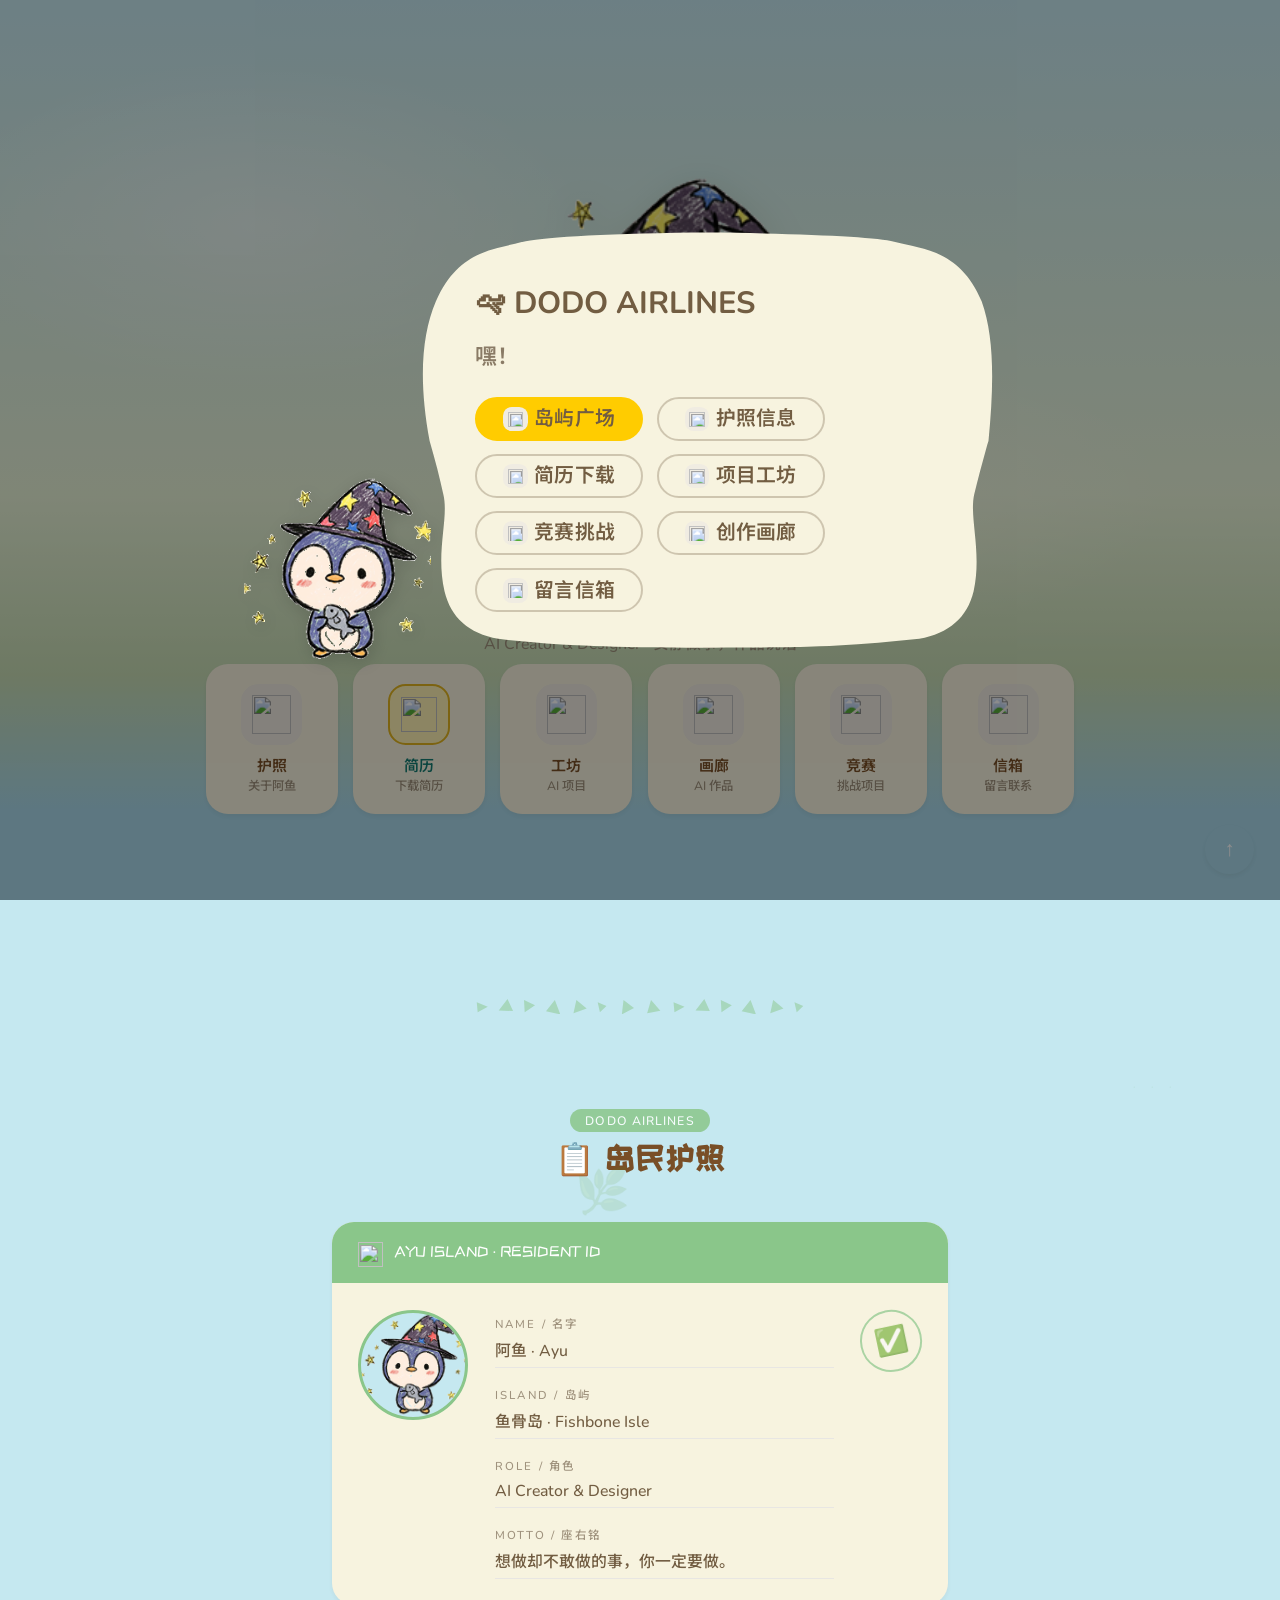
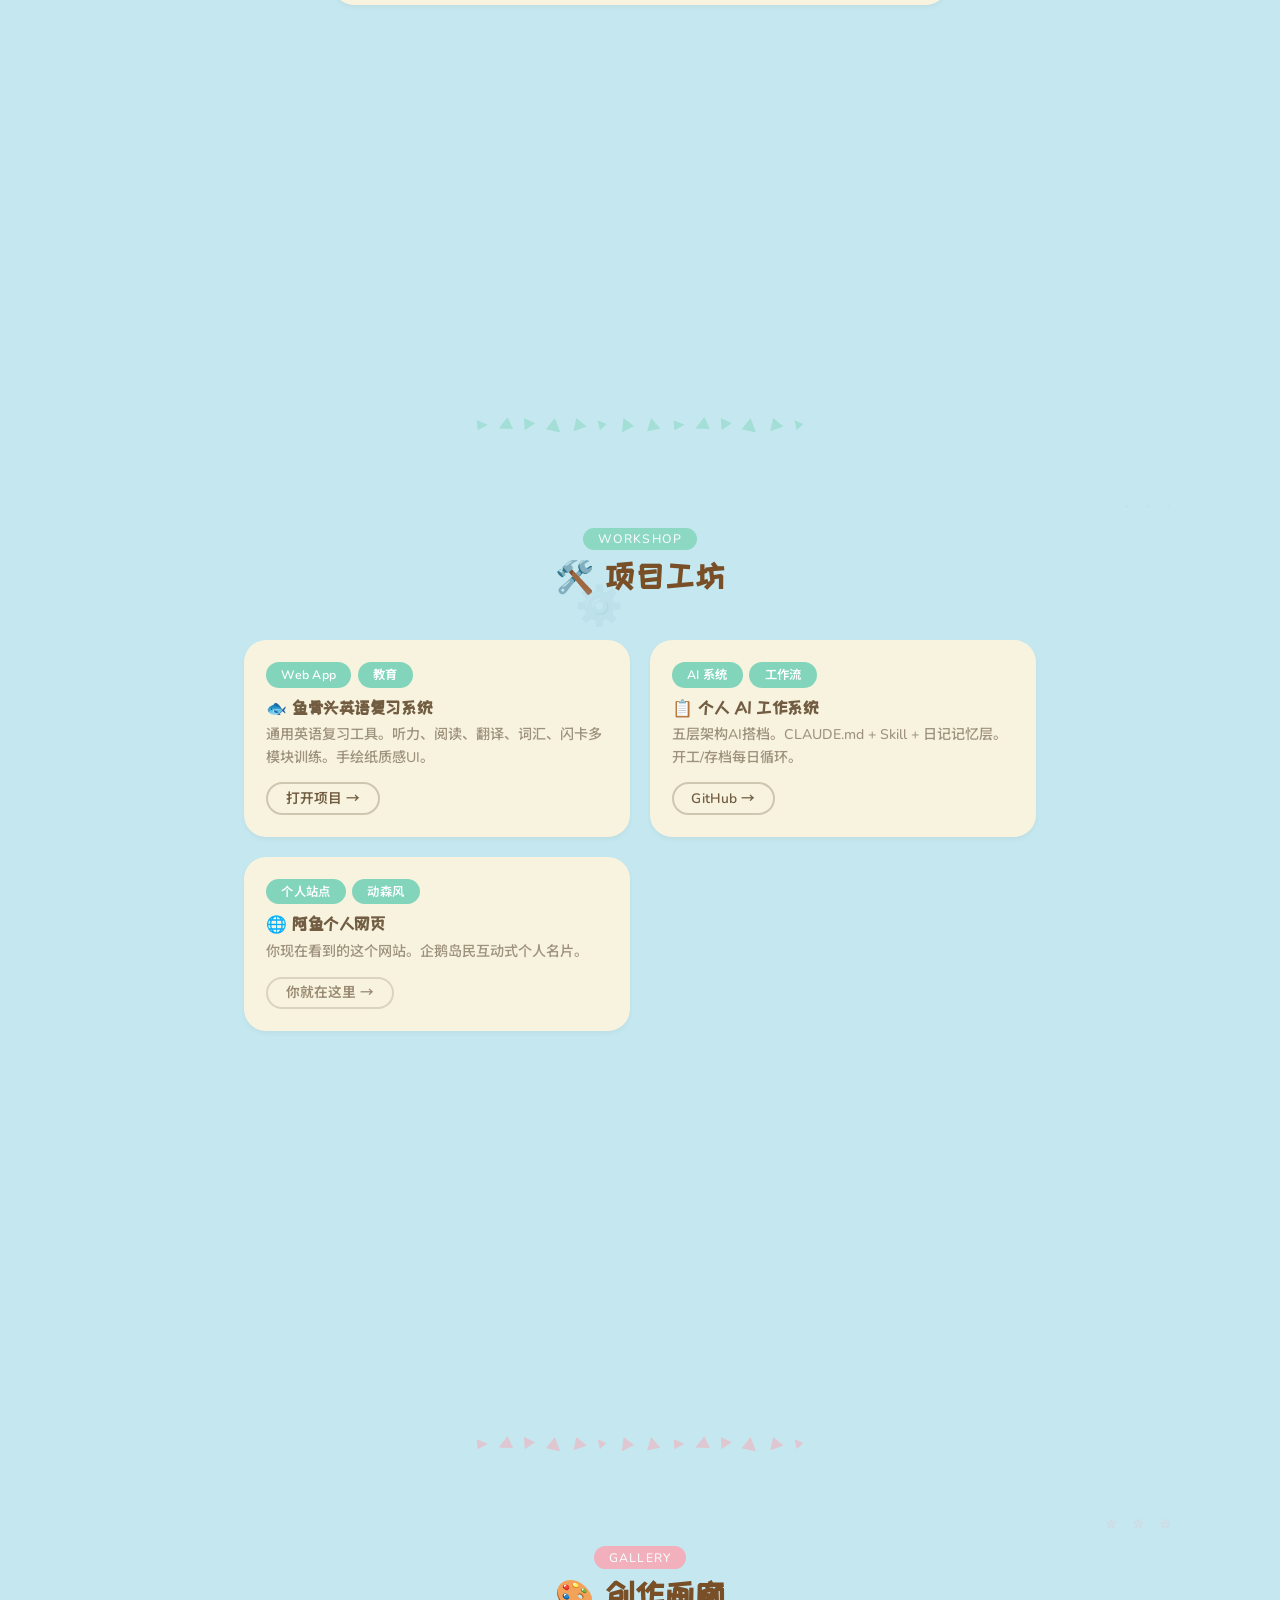
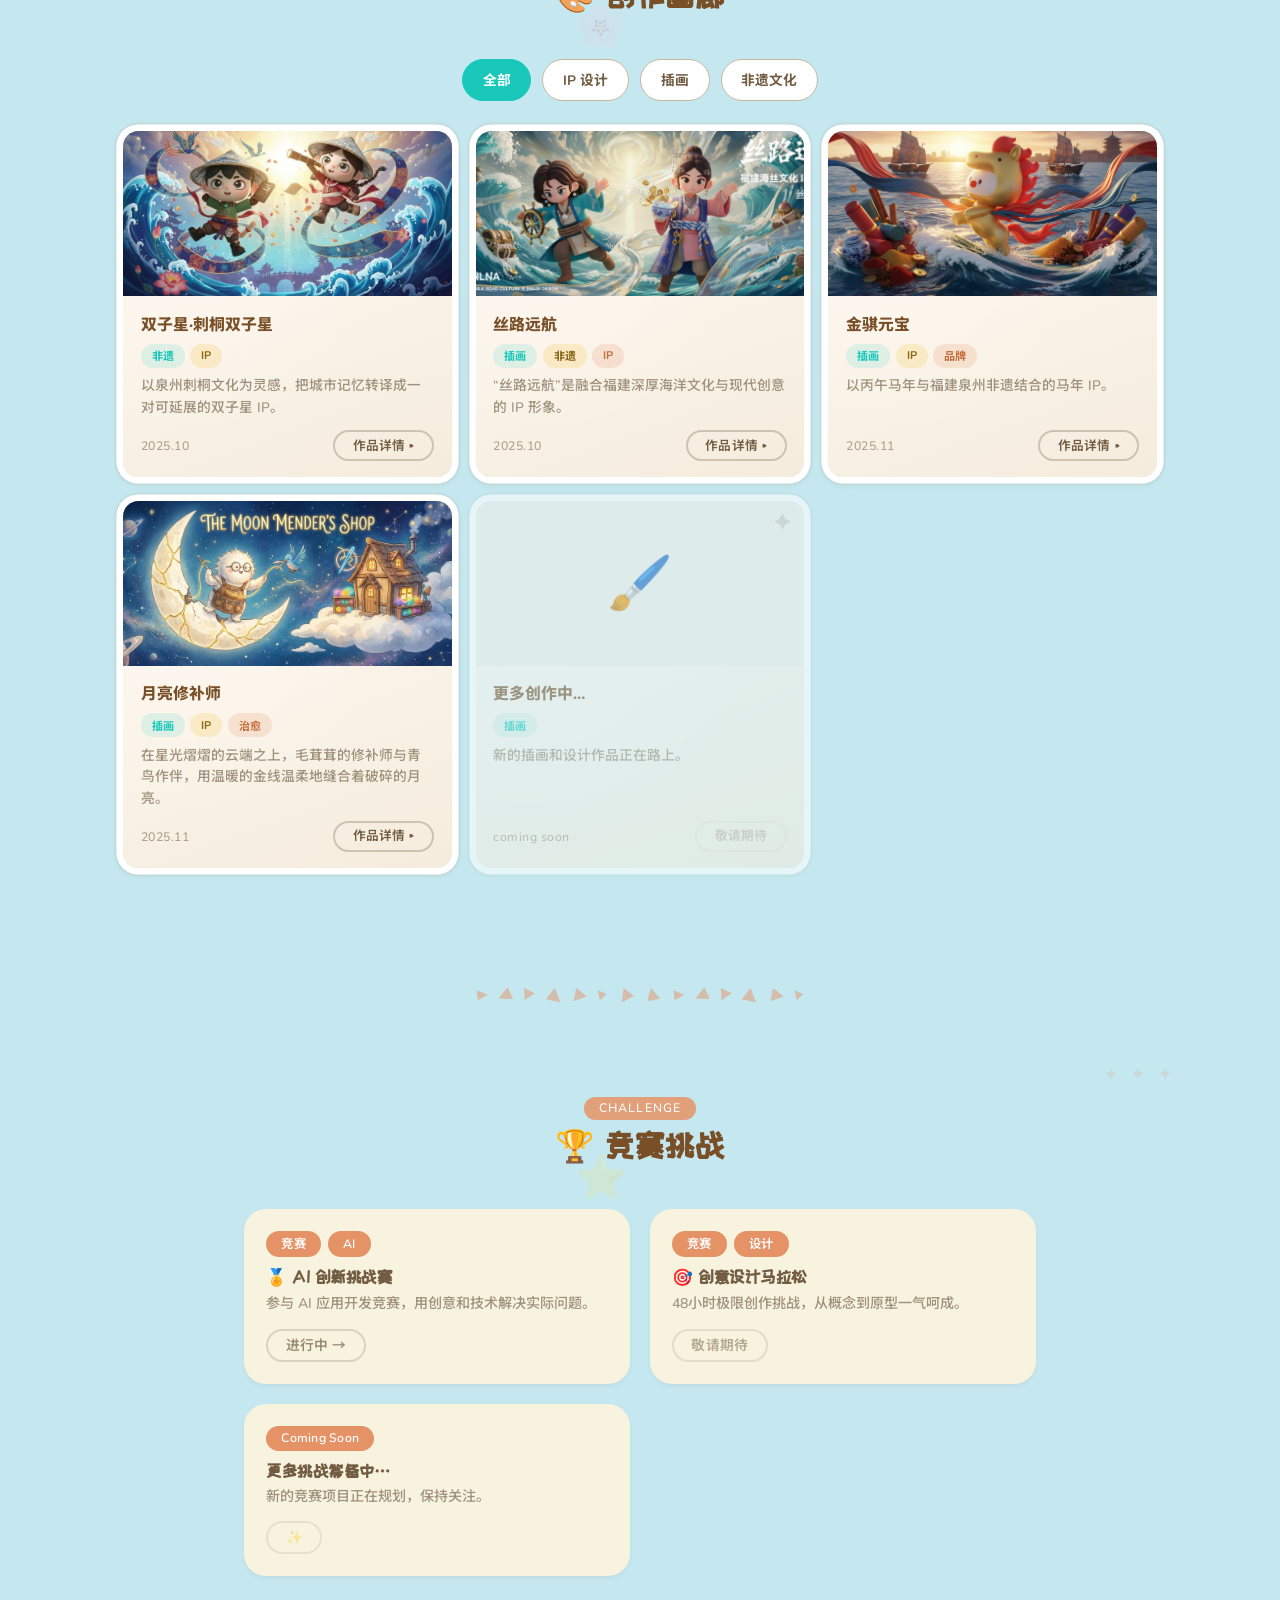
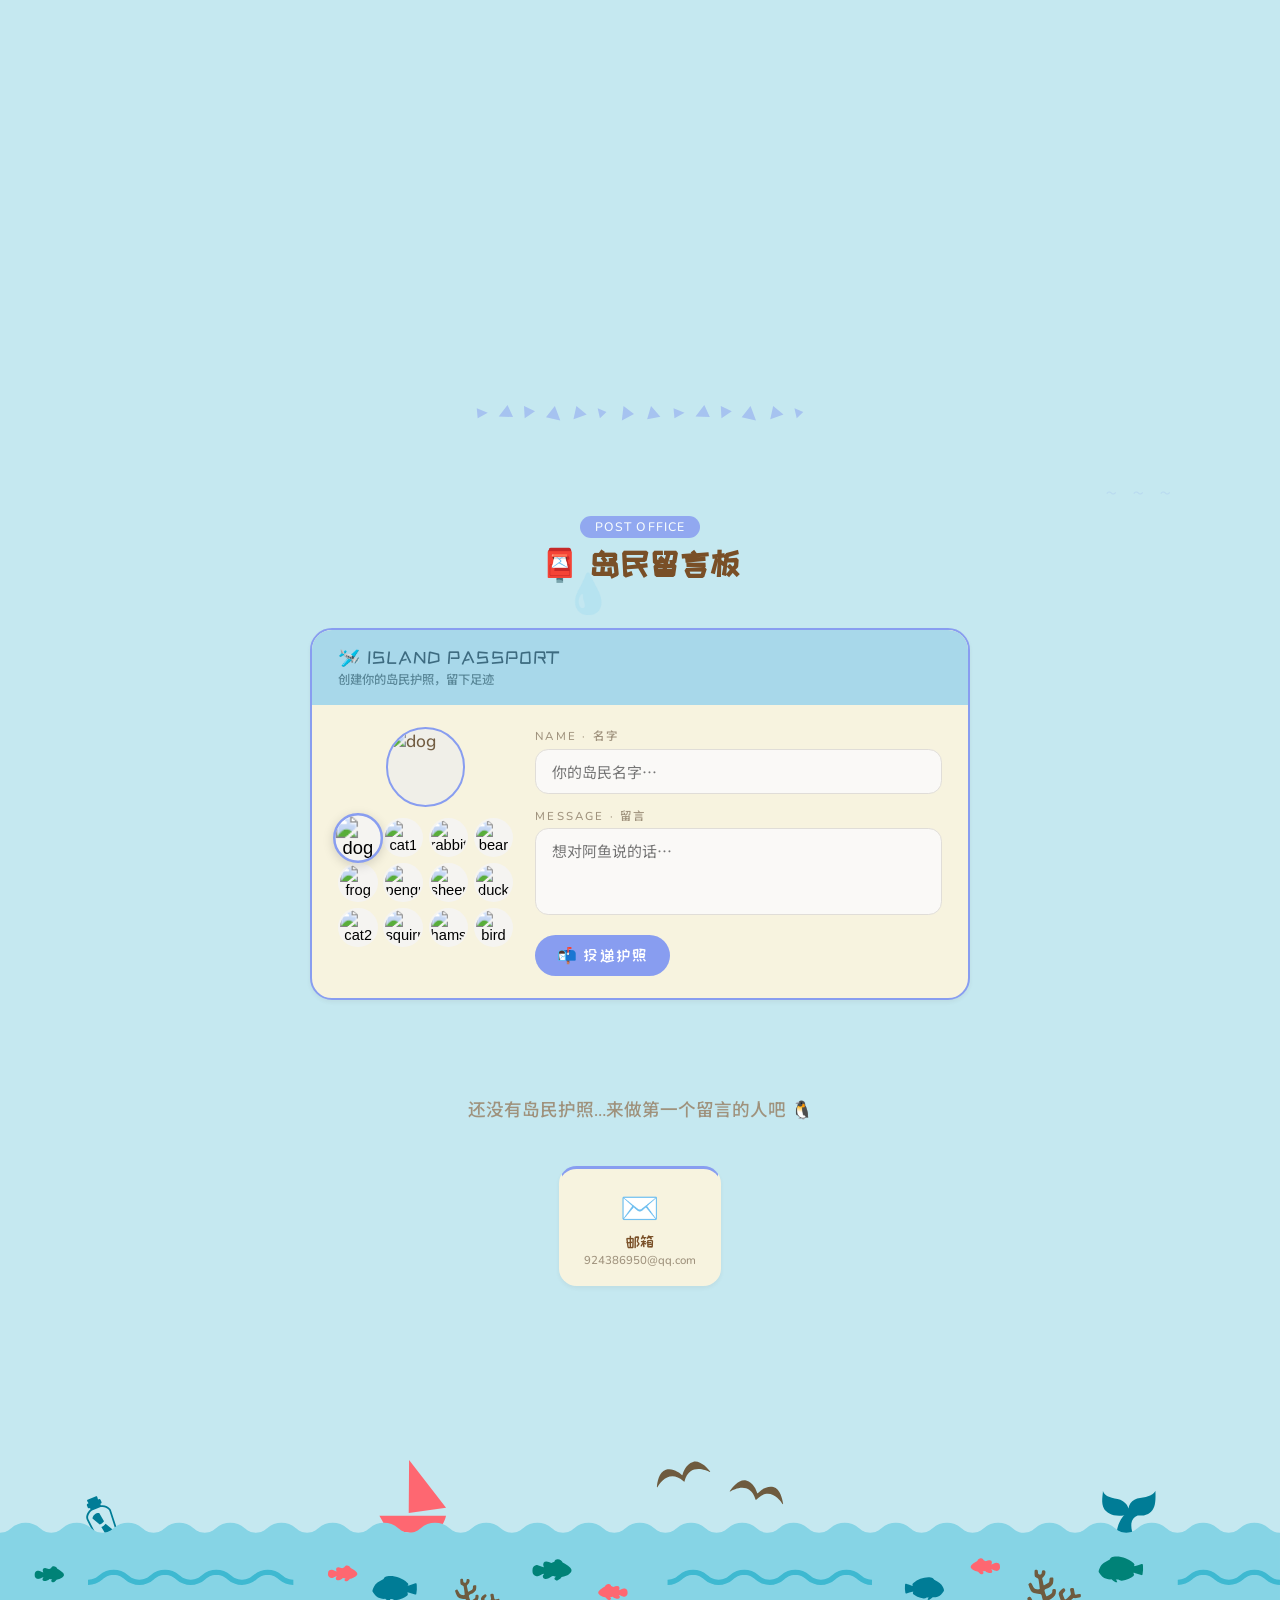
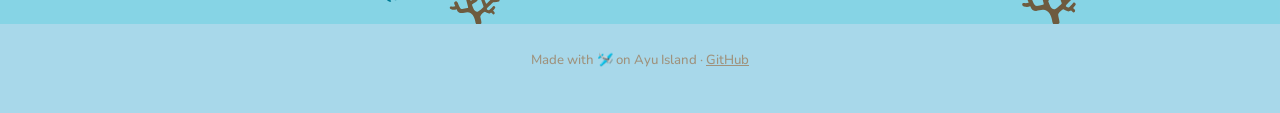
==== commit 17d19b4f: "Add resume download overlay" ====
--- a/index.html
+++ b/index.html
@@ -4,22 +4,2864 @@
 <meta charset="UTF-8">
 <meta name="viewport" content="width=device-width, initial-scale=1.0">
 <title>阿鱼 · Ayu — Welcome to My Island</title>
-<meta http-equiv="refresh" content="0; url=ayu-site/">
-<link rel="canonical" href="https://ayuisle.site/ayu-site/">
+<meta name="description" content="阿鱼（Ayu）的个人作品集网站。插画师、IP设计师，专注非遗文化与现代创意融合。动森小岛治愈风格。">
+<meta name="keywords" content="阿鱼,Ayu,插画师,IP设计,非遗文化,动森,作品集,illustrator,designer">
+<meta name="author" content="阿鱼 Ayu">
+<meta name="robots" content="index, follow">
+<link rel="canonical" href="https://yuanxuru-oss.github.io/Ayu-websites-pages/ayu-site/">
+<meta property="og:title" content="阿鱼 Ayu | 插画师 · IP设计师">
+<meta property="og:description" content="用温暖笔触讲非遗故事。动森小岛风作品集。">
+<meta property="og:image" content="https://yuanxuru-oss.github.io/Ayu-websites-pages/ayu-site/ayu-penguin.png">
+<meta property="og:url" content="https://yuanxuru-oss.github.io/Ayu-websites-pages/ayu-site/">
+<meta property="og:type" content="website">
+<meta name="twitter:card" content="summary">
+<meta name="twitter:title" content="阿鱼 Ayu | 插画师 · IP设计师">
+<meta name="twitter:description" content="用温暖笔触讲非遗故事。动森小岛风作品集。">
+<meta name="twitter:image" content="https://yuanxuru-oss.github.io/Ayu-websites-pages/ayu-site/ayu-penguin.png">
+<link rel="icon" type="image/png" sizes="32x32" href="ayu-penguin.png">
+<link rel="apple-touch-icon" href="ayu-penguin.png">
 <style>
+@import url('https://fonts.googleapis.com/css2?family=Nunito:wght@400;500;600;700;800;900&family=Noto+Sans+SC:wght@400;500;700&family=ZCOOL+KuaiLe&display=swap');
+
+/* Register --mask-r for CSS mask animation (Chrome/Safari) */
+@property --mask-r {
+  syntax: '<length>';
+  initial-value: 0px;
+  inherits: false;
+}
+
+* { margin:0; padding:0; box-sizing:border-box; }
+
+:root {
+  /* === Mint-green sky palette (keep original) === */
+  --sky-top: #c5e8f0;
+  --sky-bottom: #e8f4d8;
+  --land: #c8ddb5;
+  --water: #a8d8ea;
+  
+  /* === animal-island-ui warm tones for cards & text === */
+  --bg-card: rgb(247, 243, 223);
+  --text-body: #725d42;
+  --text-header: #794f27;
+  --text-muted: #9f927d;
+  --border: #c4b89e;
+  
+  --accent-teal: #19c8b9;
+  --accent-teal-hover: #3dd4c6;
+  --focus-yellow: #ffcc00;
+  
+  /* === NookPhone colors for section accents === */
+  --np-green: #8ac68a;
+  --np-teal: #82d5bb;
+  --np-yellow: #f7cd67;
+  --np-orange: #e59266;
+  --np-pink: #f8a6b2;
+  --np-blue: #889df0;
+  
+  --accent-about: var(--np-green);
+  --accent-projects: var(--np-teal);
+  --accent-competitions: var(--np-orange);
+  --accent-works: var(--np-pink);
+  --accent-contact: var(--np-blue);
+  
+  --card: var(--bg-card);
+  --ink: var(--text-body);
+  --dark-green: var(--text-header);
+  --muted: var(--text-muted);
+  --shadow: 0 2px 4px 0 rgba(61, 52, 40, 0.06);
+  --shadow-hover: 0 3px 10px 0 rgba(61, 52, 40, 0.10);
+}
+
+html { scroll-behavior: smooth; zoom: 1.1; }
+
 body {
+  font-family: Nunito, 'Noto Sans SC', -apple-system, 'PingFang SC', sans-serif;
+  background: var(--sky-top);
+  color: var(--text-body);
+  overflow-x: hidden;
+  font-weight: 500;
+}
+
+/* === Mint-green sky background === */
+.sky-bg {
+  position: fixed; inset: 0; z-index: -1;
+  background:
+    linear-gradient(180deg, var(--sky-top) 0%, var(--sky-bottom) 55%, var(--land) 75%, var(--water) 90%, var(--water) 100%);
+}
+
+/* Subtle warm haze */
+.sky-bg::before {
+  content: ''; position: absolute; inset: 0;
+  background:
+    radial-gradient(ellipse 300px 150px at 20% 25%, rgba(255,255,255,0.4) 0%, transparent 100%),
+    radial-gradient(ellipse 250px 120px at 70% 55%, rgba(255,255,240,0.3) 0%, transparent 100%);
+  pointer-events: none;
+}
+
+/* === Passport Form & Message Wall (AC-style) === */
+.passport-form {
+  width: min(600px, 90vw);
+  background: var(--card);
+  border-radius: 20px;
+  box-shadow: var(--shadow);
+  overflow: hidden;
+  margin-bottom: 48px;
+  border: 2px solid var(--sec-accent);
+}
+
+.pf-header {
+  background: #a8d8ea;
+  padding: 16px 24px;
+  display: flex; flex-direction: column;
+}
+
+.pf-logo {
+  font-family: 'ZCOOL KuaiLe', cursive;
+  font-size: 1rem;
+  color: #3d6b80;
+  letter-spacing: 1px;
+}
+
+.pf-sub {
+  font-size: 0.7rem; color: #5a8899; margin-top: 2px;
+}
+
+.pf-body {
+  display: flex; gap: 20px; padding: 20px 24px;
+}
+
+.pf-avatar-pick {
+  flex-shrink: 0;
+  display: flex; flex-direction: column; align-items: center;
+}
+
+.pf-avatar-preview {
+  width: 72px; height: 72px;
+  border: 2px solid var(--sec-accent);
+  border-radius: 50%;
+  display: flex; align-items: center; justify-content: center;
+  margin-bottom: 10px;
+  overflow: hidden;
+  background: #f0efe8;
+}
+
+.pf-preview-img {
+  width: 100%; height: 100%;
+  object-fit: contain;
+  object-position: center;
+}
+
+.pf-emoji-grid {
+  display: grid;
+  grid-template-columns: repeat(4, 1fr);
+  gap: 5px;
+}
+
+.pf-villager-btn {
+  width: 36px; height: 36px;
+  border: 2px solid transparent;
+  border-radius: 50%;
+  cursor: pointer;
+  transition: all 0.15s;
+  display: flex; align-items: center; justify-content: center;
+  padding: 0;
+  background: #f5f4f1;
+  overflow: hidden;
+}
+.pf-villager-btn:hover,
+.pf-villager-btn.active {
+  border-color: var(--sec-accent);
+  transform: scale(1.25);
+  box-shadow: 0 2px 8px rgba(0,0,0,0.15);
+  z-index: 2;
+}
+
+.pf-v-thumb {
+  width: 100%; height: 100%;
+  object-fit: contain;
+  object-position: center;
+}
+
+.pf-emoji-grid button {
+  /* keep this for backward compat, but villager buttons override */
+}
+
+.pf-fields {
+  flex: 1;
+  display: flex; flex-direction: column; gap: 12px;
+}
+
+.pf-field label {
+  font-size: 0.65rem;
+  color: var(--muted);
+  letter-spacing: 2px;
+  text-transform: uppercase;
+  display: block;
+  margin-bottom: 4px;
+}
+
+.pf-field input,
+.pf-field textarea {
+  width: 100%;
+  padding: 10px 14px;
+  border: 1.5px solid #e0ddd8;
+  border-radius: 12px;
+  font-family: 'Noto Sans SC', sans-serif;
+  font-size: 0.85rem;
+  color: var(--ink);
+  background: #faf9f7;
+  outline: none;
+  transition: border-color 0.2s;
+  resize: none;
+}
+
+.pf-field input:focus,
+.pf-field textarea:focus {
+  border-color: var(--sec-accent);
+}
+
+.pf-submit {
+  font-family: 'ZCOOL KuaiLe', 'Noto Sans SC', cursive;
+  font-size: 0.9rem;
+  padding: 10px 20px;
+  border-radius: 24px;
+  border: none;
+  background: var(--sec-accent);
+  color: #fff;
+  cursor: pointer;
+  letter-spacing: 1px;
+  transition: transform 0.2s, box-shadow 0.2s;
+  align-self: flex-start;
+}
+.pf-submit:hover {
+  transform: translateY(-2px);
+  box-shadow: 0 4px 12px rgba(0,0,0,0.15);
+}
+
+/* === Passport Wall === */
+.passport-wall {
+  display: grid;
+  grid-template-columns: repeat(auto-fill, minmax(280px, 1fr));
+  gap: 20px;
+  width: min(800px, 90vw);
+}
+
+.visitor-passport {
+  background: #eef9fb;
+  border-radius: 18px;
+  padding: 18px;
+  border: 2px solid var(--sec-accent);
+  display: flex; gap: 14px;
+  position: relative;
+  overflow: hidden;
+  animation: card-in 0.4s cubic-bezier(0.34, 1.56, 0.64, 1);
+}
+
+@keyframes card-in {
+  from { opacity: 0; transform: translateY(16px) scale(0.95); }
+  to { opacity: 1; transform: translateY(0) scale(1); }
+}
+
+.visitor-passport::before {
+  content: '';
+  position: absolute;
+  top: -30px; right: -30px;
+  width: 80px; height: 80px;
+  border-radius: 50%;
+  border: 2px solid rgba(107,138,170,0.15);
+  pointer-events: none;
+}
+
+.vp-avatar {
+  flex-shrink: 0;
+  width: 52px; height: 52px;
+  border-radius: 50%;
+  overflow: hidden;
+  border: 2px solid var(--sec-accent);
+}
+
+.vp-img {
+  width: 100%; height: 100%;
+  object-fit: contain;
+  object-position: center;
+}
+
+.vp-info {
+  flex: 1; min-width: 0;
+}
+
+.vp-name {
+  font-family: 'ZCOOL KuaiLe', 'Noto Sans SC', cursive;
+  font-size: 0.9rem;
+  color: var(--dark-green);
+  margin-bottom: 4px;
+}
+
+.vp-time {
+  font-size: 0.6rem; color: var(--muted); margin-bottom: 6px;
+}
+
+.vp-message {
+  font-size: 0.8rem; color: var(--ink); line-height: 1.6;
+  word-break: break-word;
+}
+
+.vp-delete {
+  position: absolute; top: 8px; right: 8px;
+  font-size: 0.7rem; opacity: 0; cursor: pointer;
+  transition: opacity 0.2s;
+  background: none; border: none; padding: 2px 6px;
+}
+.visitor-passport:hover .vp-delete { opacity: 0.5; }
+
+/* === Contact links row === */
+.contact-links {
+  display: flex; flex-wrap: wrap; gap: 14px; justify-content: center;
+  margin-top: 48px;
+}
+
+.contact-link-card {
+  display: flex; flex-direction: column; align-items: center;
+  padding: 16px 22px;
+  background: var(--card);
+  border-radius: 16px;
+  text-decoration: none;
+  color: var(--ink);
+  box-shadow: var(--shadow);
+  border: 1.5px solid transparent;
+  border-top: 3px solid var(--sec-accent);
+  min-width: 130px;
+  transition: transform 0.3s cubic-bezier(0.34, 1.56, 0.64, 1), box-shadow 0.3s;
+}
+.contact-link-card:hover {
+  transform: translateY(-4px);
+  box-shadow: 0 8px 24px rgba(0,0,0,0.1);
+}
+
+.cl-icon { font-size: 1.8rem; margin-bottom: 4px; }
+.cl-label { font-family: 'ZCOOL KuaiLe', cursive; font-size: 0.85rem; color: var(--dark-green); }
+.cl-hint { font-size: 0.65rem; color: var(--muted); margin-top: 2px; }
+
+/* === Entry Overlay === */
+.entry-overlay {
+  position: fixed; inset: 0; z-index: 100;
+  background: rgba(0,0,0,0.45);
+  display: flex; align-items: center; justify-content: center;
+  transition: opacity 0.5s, visibility 0.5s;
+  animation: animal-fade-in 0.25s ease;
+}
+.entry-overlay.dismissed { opacity:0; visibility:hidden; pointer-events:none; }
+
+@keyframes animal-fade-in {
+  from { opacity: 0; }
+  to   { opacity: 1; }
+}
+
+.entry-scene {
+  position: relative;
+  width: min(720px, 92vw);
+  display: flex;
+  align-items: flex-end;
+  gap: 0;
+}
+
+/* Penguin in entry */
+.entry-penguin {
+  flex-shrink: 0;
+  cursor: pointer;
+  animation: float 3s ease-in-out infinite;
+  user-select: none;
+}
+.entry-penguin img {
+  width: clamp(120px, 16vw, 170px);
+  filter: drop-shadow(2px 4px 8px rgba(0,0,0,0.15));
+}
+@keyframes float {
+  0%,100% { transform: translateY(0); }
+  50% { transform: translateY(-8px); }
+}
+
+/* === Entry Modal (animal-island-ui Modal + Title) === */
+.dodo-modal {
+  background: rgb(247, 243, 223);
+  clip-path: url(#animal-modal-clip);
+  padding: 0;
+  margin-bottom: 20px;
+  margin-left: -8px;
+  position: relative;
+  flex: 1;
+  max-width: 520px;
+  min-width: 320px;
+  animation: animal-zoom-in 0.35s cubic-bezier(0.4, 0, 0.2, 1);
+  color: rgb(128, 115, 89);
+}
+
+@keyframes animal-zoom-in {
+  from { opacity: 0; transform: scale(0.92); }
+  to   { opacity: 1; transform: scale(1); }
+}
+
+/* Modal close button */
+.dodo-close {
+  position: absolute;
+  top: 14px; right: 18px;
+  width: 32px; height: 32px;
+  font-size: 20px; font-weight: 700;
+  color: rgba(114, 93, 66, 0.55);
+  background: transparent;
+  border: none;
+  border-radius: 50%;
+  cursor: pointer;
+  z-index: 10;
+  display: flex; align-items: center; justify-content: center;
+  line-height: 1;
+  transition: all 0.2s;
+}
+.dodo-close:hover {
+  background: rgba(114, 93, 66, 0.1);
+  color: rgba(114, 93, 66, 1);
+}
+
+/* Modal inner content area (per Modal spec: 48px 48px 32px) */
+.dodo-body {
+  padding: 48px 48px 32px;
+}
+
+/* === Modal Title (per animal-island-ui Modal spec: 28px / 700) === */
+.dodo-modal-title {
+  font-size: 28px;
+  font-weight: 700;
+  color: rgba(114, 93, 66, 1);
+  padding-bottom: 15px;
+  line-height: 1.3;
+}
+
+/* Modal body text (per spec: 20px / 600 / #8a7b66) */
+.dodo-greeting {
+  font-size: 20px;
+  font-weight: 600;
+  line-height: 1.6;
+  color: #8a7b66;
+  padding-bottom: 20px;
+  min-height: 1.6em;
+}
+
+/* Modal footer buttons */
+.dodo-options {
+  display: flex; flex-wrap: wrap; gap: 12px;
+}
+
+.dodo-btn {
+  font-family: Nunito, 'Noto Sans SC', sans-serif;
+  font-size: 18px;
+  font-weight: 600;
+  letter-spacing: 0.01em;
+  height: 40px;
+  padding: 0 24px;
+  border-radius: 39.81px;
+  border: 2px solid rgba(114, 93, 66, 0.3);
+  background: transparent;
+  color: var(--text-body);
+  cursor: pointer;
+  transition: all 0.2s;
+  white-space: nowrap;
+  display: flex; align-items: center; gap: 6px;
+  line-height: 1;
+}
+.dodo-btn .db-icon {
+  width: 22px; height: 22px;
+  border-radius: 8px;
+  display: flex; align-items: center; justify-content: center;
+  background: #f0ece2;
+  flex-shrink: 0;
+  padding: 4px;
+}
+.dodo-btn .db-icon img {
+  width: 100%; height: 100%;
+  object-fit: contain;
+}
+.dodo-btn:hover {
+  border-color: rgba(114, 93, 66, 0.6);
+  background: rgba(114, 93, 66, 0.08);
+}
+
+/* Primary confirm-style button (yellow, per Modal spec) */
+.dodo-btn.dodo-btn-primary {
+  background: rgba(255, 204, 0, 1);
+  border-color: rgba(255, 204, 0, 1);
+  color: rgba(114, 93, 66, 1);
+}
+.dodo-btn.dodo-btn-primary:hover {
+  background: rgba(255, 204, 0, 0.85);
+  border-color: rgba(255, 204, 0, 0.85);
+}
+
+/* === Main Content === */
+.main-content {
+  position: relative; z-index: 1;
+}
+
+/* Hero section (post-dialog) */
+.hero {
   min-height: 100vh;
+  display: flex; flex-direction: column;
+  align-items: center; justify-content: center;
+  text-align: center;
+  padding: 40px 24px;
+}
+
+.hero-penguin {
+  margin-bottom: 24px;
+  cursor: pointer;
+  transition: transform 0.3s cubic-bezier(0.34, 1.56, 0.64, 1);
+}
+.hero-penguin:hover {
+  transform: scale(1.06);
+  filter: drop-shadow(0 0 12px rgba(247,214,123,0.3));
+}
+.hero-penguin img {
+  width: clamp(220px, 30vw, 300px);
+  filter: drop-shadow(3px 6px 16px rgba(0,0,0,0.1));
+  animation: float 3.5s ease-in-out infinite;
+}
+
+.hero-title {
+  font-family: 'ZCOOL KuaiLe', 'Noto Sans SC', cursive;
+  font-size: clamp(1.6rem, 4vw, 2.4rem);
+  color: var(--dark-green);
+  letter-spacing: 2px;
+  margin-bottom: 6px;
+}
+
+.hero-sub {
+  font-size: 0.9rem;
+  color: var(--muted);
+  margin-bottom: 8px;
+}
+
+.hero-hint {
+  font-family: 'ZCOOL KuaiLe', 'Noto Sans SC', cursive;
+  font-size: 1.1rem;
+  color: var(--dark-green);
+  margin-bottom: 24px;
+  opacity: 0.75;
+  animation: hint-pulse 3s ease-in-out infinite;
+  cursor: default;
+  letter-spacing: 2px;
+}
+
+@keyframes hint-pulse {
+  0%,100% { opacity: 0.5; }
+  50% { opacity: 0.85; }
+}
+
+.hero-islands {
+  display: flex; flex-wrap: wrap; gap: 14px; justify-content: center;
+}
+
+.island-card {
+  display: flex; flex-direction: column; align-items: center;
+  padding: 18px 22px;
+  background: var(--bg-card);
+  border-radius: 20px;
+  text-decoration: none;
+  color: var(--text-body);
+  box-shadow: var(--shadow);
+  transition: transform 0.25s cubic-bezier(0.4, 0, 0.2, 1), box-shadow 0.25s;
+  min-width: 120px;
+  position: relative; overflow: hidden;
+}
+.island-card:hover {
+  transform: translateY(-4px);
+  box-shadow: 0 8px 24px rgba(0,0,0,0.1);
+}
+.island-card .island-icon {
+  width: 56px; height: 56px;
+  border-radius: 16px;
+  display: flex; align-items: center; justify-content: center;
+  margin-bottom: 8px;
+  background: #f0ece2;
+  transition: transform 0.25s;
+  padding: 10px;
+}
+.island-card .island-icon img {
+  width: 100%; height: 100%;
+  object-fit: contain;
+}
+.island-card:hover .island-icon {
+  transform: scale(1.08);
+}
+.island-card .island-label { font-size: 0.85rem; font-weight: 600; color: var(--dark-green); }
+.island-card .island-hint { font-size: 0.7rem; color: var(--muted); }
+
+/* Resume entry and download page */
+.resume-island-card .island-icon { background: #fff3b4; border: 2px solid #e2b51f; }
+.resume-island-card .island-label { color: #147d73; }
+.resume-section { --sec-accent: var(--accent-teal); position:fixed; inset:0; z-index:140; min-height:0; padding:82px 24px 46px; overflow-y:auto; background:rgba(197,232,240,.96); opacity:0; pointer-events:none; transform:translateY(10px); transition:opacity .25s, transform .25s; }
+.resume-section.open { opacity:1; pointer-events:auto; transform:translateY(0); }
+.resume-close { position:absolute; top:24px; right:28px; padding:8px 18px; border:2px solid rgba(114,93,66,.25); border-radius:999px; background:#fffdf5; color:var(--text-body); font-size:.78rem; font-weight:800; }
+.resume-close:hover { border-color:var(--accent-teal); color:#118d82; }
+.resume-board { max-width: 880px; margin: 0 auto; padding: 30px 34px 34px; border: 2px solid rgba(114,93,66,.2); border-radius: 20px; background: rgba(247,243,223,.92); box-shadow: var(--shadow); }
+.resume-board-header { display:flex; align-items:center; gap:18px; margin-bottom:22px; }
+.resume-board-title { display:flex; align-items:center; gap:12px; }
+.resume-board-title img { width:38px; height:38px; object-fit:contain; }
+.resume-board-title h3 { color: var(--text-header); font-size: 1.35rem; }
+.resume-board-title p { margin-top: 3px; color: var(--muted); font-size: .78rem; }
+.resume-download-grid { display:grid; grid-template-columns: 1fr 1fr; gap:16px; }
+.resume-download-card { display:flex; flex-direction:column; min-height:190px; padding:20px; border:2px solid var(--border); border-top:7px solid var(--np-yellow); border-radius:14px; background:#fffdf5; }
+.resume-download-card.product { border-top-color: var(--accent-teal); }
+.resume-download-card img { width:52px; height:46px; object-fit:contain; margin-bottom:12px; }
+.resume-download-card h4 { color:var(--text-header); font-size:1.05rem; }
+.resume-download-card p { min-height:42px; margin:7px 0 15px; color:var(--text-body); font-size:.76rem; line-height:1.6; }
+.resume-download-btn { display:flex; align-items:center; justify-content:center; gap:8px; width:100%; margin-top:auto; padding:10px 14px; border:0; border-radius:999px; color:#fff; background:#bb8c0d; text-decoration:none; font-size:.78rem; font-weight:800; transition:transform .18s, filter .18s; }
+.resume-download-card.product .resume-download-btn { background:#118d82; }
+.resume-download-btn:hover { filter:brightness(.95); transform:translateY(-1px); }
+.resume-download-btn span { font-size:1rem; line-height:0; }
+@media (max-width: 640px) {
+  .resume-board { padding: 23px 17px 20px; }
+  .resume-download-grid { grid-template-columns:1fr; }
+  .resume-download-card { min-height:164px; }
+}
+
+/* === Section Islands === */
+.section-island {
+  min-height: 100vh;
+  padding: 80px 24px 100px;
+  display: flex; flex-direction: column;
+  align-items: center;
+  position: relative;
+  --sec-accent: var(--island-green);
+}
+
+/* === Per-section color identity (Principle 2: Color differentiation) === */
+.section-island[data-theme="about"]     { --sec-accent: var(--accent-about); }
+.section-island[data-theme="projects"]  { --sec-accent: var(--accent-projects); }
+.section-island[data-theme="competitions"] { --sec-accent: var(--accent-competitions); }
+.section-island[data-theme="works"]     { --sec-accent: var(--accent-works); }
+.section-island[data-theme="contact"]   { --sec-accent: var(--accent-contact); }
+.section-island.resume-section { position: fixed; inset: 0; z-index: 140; min-height: 0; padding: 82px 24px 46px; overflow-y: auto; align-items: center; background: rgba(197,232,240,.96); opacity: 0; pointer-events: none; transform: translateY(10px); }
+.section-island.resume-section.open { opacity: 1; pointer-events: auto; transform: translateY(0); }
+
+/* === Section-themed subtle decorative marks (AC-style: small icons instead of big glows) === */
+/* About (green) — tiny grass/leaf dots */
+.section-island[data-theme="about"] .section-header::before {
+  content: '🌿'; font-size: 2.5rem; opacity: 0.12; pointer-events: none;
+  position: absolute; left: 12%; top: 50px;
+}
+/* Projects (teal) — tiny tool/gear marks */
+.section-island[data-theme="projects"] .section-header::before {
+  content: '⚙️'; font-size: 2.2rem; opacity: 0.12; pointer-events: none;
+  position: absolute; left: 12%; top: 50px;
+}
+/* Competitions (amber) — tiny star */
+.section-island[data-theme="competitions"] .section-header::before {
+  content: '⭐'; font-size: 2.4rem; opacity: 0.14; pointer-events: none;
+  position: absolute; left: 12%; top: 50px;
+}
+/* Works (rose) — tiny flower */
+.section-island[data-theme="works"] .section-header::before {
+  content: '🌸'; font-size: 2.3rem; opacity: 0.14; pointer-events: none;
+  position: absolute; left: 12%; top: 50px;
+}
+/* Contact (blue) — tiny wave/water drop */
+.section-island[data-theme="contact"] .section-header::before {
+  content: '💧'; font-size: 2.2rem; opacity: 0.12; pointer-events: none;
+  position: absolute; left: 12%; top: 50px;
+}
+
+/* Small decorative corner marks per section */
+.section-island[data-theme="about"]::before     { content: '·  ·  ·'; }
+.section-island[data-theme="projects"]::before  { content: '∘  ∘  ∘'; }
+.section-island[data-theme="competitions"]::before { content: '✦  ✦  ✦'; }
+.section-island[data-theme="works"]::before     { content: '✿  ✿  ✿'; }
+.section-island[data-theme="contact"]::before   { content: '〜  〜  〜'; }
+
+.section-island::before {
+  position: absolute;
+  right: 8%; top: 55px;
+  font-size: 0.6rem;
+  color: var(--sec-accent);
+  opacity: 0.18;
+  letter-spacing: 6px;
+  pointer-events: none;
+}
+
+.section-header {
+  text-align: center;
+  margin-bottom: 40px;
+  position: relative;
+}
+
+.section-header h2 {
+  font-family: 'ZCOOL KuaiLe', 'Noto Sans SC', cursive;
+  font-size: clamp(1.4rem, 3.5vw, 1.8rem);
+  color: var(--dark-green);
+  letter-spacing: 1px;
+}
+
+.section-header .section-stamp {
+  display: inline-block;
+  font-size: 0.7rem;
+  padding: 3px 14px;
+  border-radius: 12px;
+  background: var(--sec-accent);
+  color: #fff;
+  margin-bottom: 8px;
+  letter-spacing: 1px;
+  opacity: 0.85;
+}
+
+/* === Passport Card (About section) === */
+.passport-card {
+  width: min(560px, 90vw);
+  background: var(--card);
+  border-radius: 20px;
+  box-shadow: var(--shadow);
+  overflow: hidden;
+}
+
+.passport-header {
+  background: var(--sec-accent);
+  padding: 14px 24px;
+  display: flex; align-items: center; gap: 10px;
+}
+.passport-header .dodo-icon { font-size: 1.3rem; animation: leaf-spin 6s linear infinite; }
+.passport-header .dodo-label { color: #fff; font-family: 'ZCOOL KuaiLe', cursive; font-size: 0.85rem; }
+
+.passport-body {
+  display: flex; gap: 24px; padding: 24px;
+}
+
+.passport-avatar {
+  flex-shrink: 0;
+  width: 100px; height: 100px;
+  border-radius: 50%;
+  border: 3px solid var(--sec-accent);
+  overflow: hidden;
+  background: var(--sky-top);
+  display: flex; align-items: center; justify-content: center;
+}
+.passport-avatar img {
+  width: 100%; height: 100%; object-fit: contain;
+}
+
+.passport-fields { flex:1; display:flex; flex-direction:column; gap:12px; }
+
+.passport-field label {
+  font-size: 0.65rem; color: var(--muted); letter-spacing: 2px; text-transform: uppercase;
+}
+.passport-field .field-value {
+  font-size: 0.9rem; color: var(--ink); font-weight: 500;
+  padding: 4px 0;
+  border-bottom: 1px solid #e8e6e3;
+}
+
+.passport-stamp {
+  align-self: flex-start;
+  width: 56px; height: 56px;
+  border-radius: 50%;
+  border: 2px solid var(--sec-accent);
+  display: flex; align-items: center; justify-content: center;
+  font-size: 1.5rem;
+  opacity: 0.7;
+  transform: rotate(-12deg);
+}
+
+/* === Card Grid (Projects/Works) === */
+.card-grid {
+  display: grid;
+  grid-template-columns: repeat(auto-fill, minmax(260px, 1fr));
+  gap: 18px;
+  width: min(720px, 90vw);
+}
+
+.item-card {
+  background: var(--bg-card);
+  border-radius: 20px;
+  padding: 20px;
+  box-shadow: var(--shadow);
+  transition: transform 0.25s cubic-bezier(0.4, 0, 0.2, 1), box-shadow 0.25s;
+  position: relative; overflow: hidden;
+}
+
+.item-card:hover {
+  transform: translateY(-4px);
+  box-shadow: 0 8px 24px rgba(0,0,0,0.1);
+}
+
+.item-card .card-tags { display:flex; flex-wrap:wrap; gap:6px; margin-bottom:10px; }
+.item-card .card-tag {
+  font-family: Nunito, 'Noto Sans SC', sans-serif;
+  font-size: 0.7rem;
+  font-weight: 600;
+  line-height: 1;
+  padding: 5px 13px;
+  border-radius: 999px;
+  border: 1.5px solid transparent;
+  background: var(--sec-accent);
+  color: #fff;
+  letter-spacing: 0.02em;
+  transition: all 0.2s ease;
+  display: inline-flex;
+  align-items: center;
+  white-space: nowrap;
+  user-select: none;
+}
+.item-card .card-tag:hover {
+  transform: translateY(-1px);
+  box-shadow: 0 2px 6px rgba(61, 52, 40, 0.12);
+}
+.item-card h3 { font-family: 'ZCOOL KuaiLe', 'Noto Sans SC', cursive; font-size:0.95rem; margin-bottom:6px; letter-spacing:0.5px; }
+.item-card p { font-size:0.8rem; color:var(--muted); line-height:1.6; margin-bottom:12px; }
+.item-card .card-link {
+  font-family: Nunito, 'Noto Sans SC', sans-serif;
+  font-size: 0.78rem;
+  font-weight: 600;
+  letter-spacing: 0.01em;
+  color: var(--text-body);
+  text-decoration: none;
+  padding: 5px 16px;
+  border: 2px solid rgba(114, 93, 66, 0.3);
+  border-radius: 39.81px;
+  display: inline-block;
+  transition: all 0.2s;
+  background: transparent;
+  line-height: 1.3;
+}
+.item-card .card-link:hover {
+  border-color: rgba(114, 93, 66, 0.55);
+  background: rgba(114, 93, 66, 0.06);
+  transform: translateY(-1px);
+}
+
+/* === Filtered Memo Gallery — v2 preview style === */
+.gallery-board {
+  width: min(940px, 92vw);
+  margin: 0 auto;
+  background: transparent;
+  border-radius: 0;
+  padding: 0;
+  box-shadow: none;
+  overflow: visible;
+}
+
+.gallery-filter-bar {
+  display: flex;
+  flex-wrap: wrap;
+  justify-content: center;
+  gap: 10px;
+  margin: 0 auto 28px;
+}
+
+.gallery-filter-tag {
+  min-height: 38px;
+  padding: 7px 18px;
+  border-radius: 50px;
+  border: 1.5px solid var(--border);
+  background: #fff;
+  color: var(--text-body);
+  cursor: pointer;
+  font-family: Nunito, 'Noto Sans SC', sans-serif;
+  font-size: 0.78rem;
+  font-weight: 700;
+  transition: all 0.2s;
+}
+
+.gallery-filter-tag.active {
+  color: #fff;
+  background: var(--accent-teal);
+  border-color: var(--accent-teal);
+}
+
+.gallery-filter-tag:hover:not(.active) {
+  color: var(--accent-teal);
+  border-color: var(--accent-teal);
+  transform: translateY(-1px);
+}
+
+.gallery-auto-grid {
+  display: grid;
+  grid-template-columns: repeat(auto-fill, minmax(230px, 1fr));
+  gap: 22px;
+}
+
+.memo-card {
+  background:
+    radial-gradient(circle at 20% 30%, rgba(255,255,255,0.3) 0%, transparent 60%),
+    linear-gradient(160deg, #fdf6f0 0%, #faf3e8 50%, #f5ecdd 100%);
+  border-radius: 14px;
+  box-shadow:
+    0 0 0 6px #fff,
+    0 0 0 8px rgba(180,165,140,0.15),
+    0 3px 12px rgba(61,52,40,0.10);
+  position: relative;
+  overflow: hidden;
+  transition: transform 0.35s cubic-bezier(0.34, 1.56, 0.64, 1), box-shadow 0.35s;
+  display: flex;
+  flex-direction: column;
+  transform-origin: center center;
+}
+.memo-card:hover {
+  transform: scale(1.05) rotate(-1.5deg);
+  box-shadow:
+    0 0 0 6px #fff,
+    0 0 0 8px rgba(180,165,140,0.2),
+    0 6px 24px rgba(61,52,40,0.16);
+  z-index: 5;
+}
+.memo-card::before {
+  content: '✦';
+  position: absolute;
+  top: 10px;
+  right: 12px;
+  z-index: 2;
+  font-size: 0.9rem;
+  color: rgba(114,93,66,0.25);
+  pointer-events: none;
+}
+
+.memo-img {
+  width: 100%;
+  height: 150px;
+  overflow: hidden;
+  border-radius: 6px 6px 0 0;
+  background: #e8f4d8;
+  flex-shrink: 0;
+}
+.memo-img img {
+  width: 100%;
+  height: 100%;
+  object-fit: cover;
+  display: block;
+}
+.memo-img-empty {
+  display: flex;
+  align-items: center;
+  justify-content: center;
+  font-size: 3rem;
+  background: linear-gradient(135deg, #e8f4d8 0%, #c8ddb5 100%);
+}
+
+.memo-body {
+  padding: 14px 16px 14px;
+  flex: 1;
+  display: flex;
+  flex-direction: column;
+  gap: 7px;
+}
+.memo-body h3 {
+  font-family: Nunito, 'Noto Sans SC', sans-serif;
+  font-size: 0.9rem;
+  font-weight: 800;
   margin: 0;
+  color: var(--text-header);
+}
+.memo-body p {
+  font-size: 0.78rem;
+  color: var(--muted);
+  line-height: 1.55;
+  margin: 0;
+  flex: 1;
+  min-height: 2.4em;
+}
+.memo-tags {
+  display: flex;
+  flex-wrap: wrap;
+  gap: 5px;
+}
+.tag {
+  display: inline-flex;
+  align-items: center;
+  min-height: 22px;
+  padding: 2px 10px;
+  border-radius: 50px;
+  font-size: 0.63rem;
+  font-weight: 700;
+}
+.tag-mint { background: rgba(25,200,185,0.13); color: var(--accent-teal); }
+.tag-yellow { background: rgba(247,205,103,0.28); color: #8a6918; }
+.tag-orange { background: rgba(229,146,102,0.2); color: #c46e3d; }
+.memo-card.empty { opacity: 0.55; }
+.memo-card.empty .memo-img { background: #f0ede6; }
+
+.memo-footer {
+  display: flex;
+  align-items: center;
+  justify-content: space-between;
+  gap: 10px;
+  margin-top: 4px;
+}
+.memo-date {
+  font-family: Nunito, sans-serif;
+  font-size: 0.7rem;
+  color: rgba(114,93,66,0.55);
+  letter-spacing: 0.04em;
+  white-space: nowrap;
+}
+.memo-detail-btn {
+  font-family: Nunito, 'Noto Sans SC', sans-serif;
+  font-size: 0.72rem;
+  font-weight: 600;
+  letter-spacing: 0.01em;
+  padding: 5px 16px;
+  border: 2px solid rgba(114, 93, 66, 0.3);
+  border-radius: 39.81px;
+  background: transparent;
+  color: var(--text-body);
+  cursor: pointer;
+  transition: all 0.2s;
+  white-space: nowrap;
+  line-height: 1.3;
+}
+.memo-detail-btn:hover {
+  border-color: rgba(114, 93, 66, 0.55);
+  background: rgba(114, 93, 66, 0.06);
+  transform: translateY(-1px);
+}
+.memo-detail-btn:active { transform: translateY(0); }
+.memo-detail-btn:disabled {
+  opacity: 0.35;
+  cursor: default;
+  transform: none;
+  border-color: rgba(114, 93, 66, 0.15);
+}
+
+@media (max-width: 640px) {
+  .gallery-board { width: 94vw; }
+  .gallery-auto-grid { grid-template-columns: 1fr; }
+  .memo-card:hover { transform: scale(1.03) rotate(-1deg); }
+  .memo-img { height: 130px; }
+}
+/* === Work Detail — AC Dashboard Style === */
+.work-detail-overlay {
+  position: fixed; inset: 0; z-index: 150;
+  opacity: 0; pointer-events: none;
+  transition: opacity 0.3s;
+  display: flex; flex-direction: column;
+  overflow: hidden;
+  /* AC triangle pattern background — using provided tile image */
+  background: url('bg-pattern.png') repeat;
+  background-size: 200px 200px;
+}
+.work-detail-overlay.open { opacity: 1; pointer-events: auto; }
+
+/* Page header — AC dashboard nav bar */
+.sp-header {
+  flex-shrink: 0;
+  display: flex;
+  align-items: center;
+  justify-content: space-between;
+  padding: 12px 28px;
+  min-height: 60px;
+  background: rgba(255,255,252,0.85);
+  backdrop-filter: blur(8px);
+  border-bottom: 1px solid rgba(114,93,66,0.06);
+  position: relative;
+  z-index: 2;
+}
+.sp-header-logo {
+  font-family: 'ZCOOL KuaiLe', 'Noto Sans SC', cursive;
+  font-size: 1rem;
+  color: var(--text-header);
+  letter-spacing: 1px;
+  display: flex; align-items: center; gap: 8px;
+}
+.sp-header-logo img {
+  width: 28px; height: 28px;
+  border-radius: 50%;
+  object-fit: contain;
+}
+.sp-nav-back {
+  font-family: Nunito, 'Noto Sans SC', sans-serif;
+  font-size: 0.82rem; font-weight: 600;
+  padding: 8px 20px;
+  border: 2px solid rgba(114,93,66,0.2);
+  border-radius: 50px;
+  background: rgba(255,255,255,0.7);
+  color: var(--text-body);
+  cursor: pointer;
+  transition: all 0.2s;
+  display: inline-flex; align-items: center; gap: 4px;
+}
+.sp-nav-back:hover {
+  border-color: rgba(114,93,66,0.45);
+  background: rgba(255,255,255,0.95);
+  transform: translateY(-1px);
+  box-shadow: 0 2px 8px rgba(0,0,0,0.06);
+}
+
+/* Scrollable body — two-column dashboard layout */
+.sp-page {
+  flex: 1; overflow-y: auto;
+  scrollbar-width: thin;
+  scrollbar-color: rgba(139,119,90,0.15) transparent;
+  padding: 24px 28px 32px;
+  display: flex;
+  gap: 24px;
+  max-width: 1100px;
+  margin: 0 auto;
+  width: 100%;
+}
+.sp-page::-webkit-scrollbar { width: 5px; }
+.sp-page::-webkit-scrollbar-thumb { background: rgba(139,119,90,0.2); border-radius: 10px; }
+
+/* Main content column */
+.sp-main-col {
+  flex: 1;
+  min-width: 0;
+}
+/* Content card — AC white floating card */
+.sp-card {
+  background: #ffffff;
+  border-radius: 24px;
+  box-shadow: 0 4px 20px rgba(61,52,40,0.08), 0 12px 40px rgba(61,52,40,0.04);
+  overflow: hidden;
+}
+
+/* Hero card — full-width KV image */
+.sp-hero-card {
+  position: relative;
+  padding: 0;
+  margin: 0;
+  display: block;
+  border-bottom: 1px solid rgba(114,93,66,0.06);
+}
+.sp-hero-img {
+  width: 100%;
+  max-width: 100%;
+  display: block;
+  border-radius: 0;
+  box-shadow: none;
+  object-fit: contain;
+  max-height: 70vh;
+  background: #faf8f2;
+}
+
+/* Extra images in detail */
+.sp-extra {
+  display: flex;
+  flex-direction: column;
+  align-items: center;
+  gap: 20px;
+  margin-top: 24px;
+  padding: 0 4px;
+}
+.sp-extra img {
+  max-width: 100%;
+  width: auto;
+  height: auto;
+  max-height: 65vh;
+  border-radius: 12px;
+  box-shadow: 0 4px 20px rgba(61,52,40,0.10);
+  display: block;
+  object-fit: contain;
+}
+
+/* Squiggly divider */
+.sp-squiggle {
+  width: 100%; height: 14px;
+  margin-bottom: 24px;
+  background:
+    radial-gradient(circle at 15px 7px, rgba(114,93,66,0.10) 2px, transparent 3px),
+    radial-gradient(circle at 40px 5px, rgba(114,93,66,0.10) 1.5px, transparent 2.5px),
+    radial-gradient(circle at 70px 8px, rgba(114,93,66,0.10) 2px, transparent 3px),
+    radial-gradient(circle at 100px 4px, rgba(114,93,66,0.10) 1.5px, transparent 2.5px),
+    radial-gradient(circle at 140px 7px, rgba(114,93,66,0.10) 2px, transparent 3px),
+    radial-gradient(circle at 180px 5px, rgba(114,93,66,0.10) 1.5px, transparent 2.5px),
+    radial-gradient(circle at 220px 8px, rgba(114,93,66,0.10) 2px, transparent 3px),
+    radial-gradient(circle at 260px 4px, rgba(114,93,66,0.10) 1.5px, transparent 2.5px),
+    linear-gradient(transparent 5px, rgba(114,93,66,0.05) 5px, rgba(114,93,66,0.05) 6px, transparent 6px);
+  background-repeat: no-repeat;
+  background-size: 100% 100%;
+}
+
+/* Content area padding */
+.sp-container {
+  padding: 32px 28px 44px;
+}
+/* === AC Dashboard Sidebar === */
+.sp-side-col {
+  flex-shrink: 0;
+  width: 280px;
+  display: flex;
+  flex-direction: column;
+  gap: 16px;
+}
+.sp-widget {
+  background: #ffffff;
+  border-radius: 20px;
+  padding: 20px 22px;
+  box-shadow: 0 4px 20px rgba(61,52,40,0.06), 0 8px 24px rgba(61,52,40,0.03);
+}
+/* User header widget */
+.sp-user-header {
+  display: flex; align-items: center; gap: 12px;
+  margin-bottom: 16px;
+}
+.sp-user-avatar {
+  width: 48px; height: 48px;
+  border-radius: 50%;
+  overflow: hidden;
+  flex-shrink: 0;
+  border: 2px solid rgba(114,93,66,0.15);
+}
+.sp-user-avatar img { width: 100%; height: 100%; object-fit: contain; }
+.sp-user-name {
+  font-family: 'ZCOOL KuaiLe', 'Noto Sans SC', cursive;
+  font-size: 1rem;
+  color: var(--text-header);
+  margin: 0;
+}
+.sp-user-role {
+  font-size: 0.72rem;
+  color: var(--muted);
+  margin-top: 2px;
+}
+/* Stats row */
+.sp-stats-row {
+  display: flex;
+  justify-content: space-around;
+  padding: 14px 0;
+  border-top: 1px solid rgba(114,93,66,0.08);
+  border-bottom: 1px solid rgba(114,93,66,0.08);
+  margin-bottom: 16px;
+}
+.sp-stat-item {
+  text-align: center;
+}
+.sp-stat-value {
+  font-family: Nunito, sans-serif;
+  font-size: 1.1rem;
+  font-weight: 800;
+  color: var(--text-header);
+  line-height: 1.2;
+}
+.sp-stat-label {
+  font-size: 0.62rem;
+  color: var(--muted);
+  letter-spacing: 1px;
+  text-transform: uppercase;
+  margin-top: 2px;
+}
+/* Daily status */
+.sp-daily-status {
+  background: #fff8e0;
+  border-radius: 14px;
+  padding: 12px 14px;
+  display: flex; align-items: center; gap: 10px;
+  font-size: 0.78rem;
+  color: var(--text-body);
+}
+.sp-daily-icon {
+  font-size: 1.2rem;
+  flex-shrink: 0;
+}
+.sp-daily-text {
+  flex: 1;
+  font-weight: 600;
+}
+.sp-daily-time {
+  font-size: 0.68rem;
+  color: var(--muted);
+  white-space: nowrap;
+}
+/* Activity tiles */
+.sp-activity-section {
+  margin-bottom: 16px;
+}
+.sp-activity-section:last-child {
+  margin-bottom: 0;
+}
+.sp-section-label {
+  font-family: Nunito, 'Noto Sans SC', sans-serif;
+  font-size: 0.72rem;
+  font-weight: 700;
+  color: var(--muted);
+  letter-spacing: 1px;
+  text-transform: uppercase;
+  margin-bottom: 10px;
+  display: flex;
+  align-items: center;
+  justify-content: space-between;
+}
+.sp-see-all {
+  font-size: 0.68rem;
+  color: var(--accent-teal);
+  text-decoration: none;
+  font-weight: 600;
+}
+.sp-activity-tiles {
   display: grid;
-  place-items: center;
-  font-family: -apple-system, BlinkMacSystemFont, "Segoe UI", sans-serif;
-  color: #725d42;
-  background: linear-gradient(180deg, #c5e8f0 0%, #e8f4d8 60%, #a8d8ea 100%);
-}
-a { color: #0f9f94; font-weight: 700; }
+  grid-template-columns: 1fr 1fr;
+  gap: 8px;
+}
+.sp-activity-tile {
+  display: flex; align-items: center; gap: 8px;
+  padding: 8px 10px;
+  background: rgba(247,243,223,0.5);
+  border-radius: 12px;
+}
+.sp-tile-icon {
+  width: 28px; height: 28px;
+  border-radius: 50%;
+  overflow: hidden;
+  flex-shrink: 0;
+  border: 1.5px solid rgba(114,93,66,0.12);
+  display: flex; align-items: center; justify-content: center;
+  font-size: 0.9rem;
+}
+.sp-tile-icon img { width: 100%; height: 100%; object-fit: contain; }
+.sp-tile-info { min-width: 0; }
+.sp-tile-name {
+  font-size: 0.72rem;
+  font-weight: 600;
+  color: var(--text-body);
+  white-space: nowrap;
+  overflow: hidden;
+  text-overflow: ellipsis;
+}
+.sp-tile-date {
+  font-size: 0.62rem;
+  color: var(--muted);
+}
+/* Contact widget */
+.sp-contact-list {
+  display: flex; flex-direction: column; gap: 10px;
+}
+.sp-contact-item {
+  display: flex; align-items: center; gap: 10px;
+  text-decoration: none;
+  padding: 10px 12px;
+  border-radius: 14px;
+  background: rgba(247,243,223,0.5);
+  transition: all 0.2s;
+  cursor: pointer;
+}
+.sp-contact-item:hover {
+  background: rgba(247,243,223,0.8);
+  transform: translateY(-1px);
+  box-shadow: 0 2px 8px rgba(0,0,0,0.06);
+}
+.sp-contact-icon {
+  width: 32px; height: 32px;
+  border-radius: 10px;
+  display: flex; align-items: center; justify-content: center;
+  font-size: 1.1rem;
+  flex-shrink: 0;
+  background: #f0ece2;
+}
+.sp-contact-info { flex: 1; min-width: 0; }
+.sp-contact-name {
+  font-size: 0.78rem;
+  font-weight: 700;
+  color: var(--text-header);
+}
+.sp-contact-hint {
+  font-size: 0.66rem;
+  color: var(--muted);
+  margin-top: 1px;
+}
+/* Like button */
+.sp-like-btn {
+  display: flex; align-items: center; justify-content: center; gap: 8px;
+  width: 100%;
+  padding: 12px 16px;
+  border-radius: 14px;
+  border: 2px solid rgba(114,93,66,0.2);
+  background: rgba(255,255,255,0.6);
+  color: var(--text-body);
+  font-family: Nunito, 'Noto Sans SC', sans-serif;
+  font-size: 0.82rem;
+  font-weight: 700;
+  cursor: pointer;
+  transition: all 0.2s;
+}
+.sp-like-btn:hover {
+  border-color: rgba(114,93,66,0.4);
+  background: rgba(255,255,255,0.9);
+  transform: translateY(-1px);
+}
+.sp-like-btn.liked {
+  border-color: #f8a6b2;
+  background: rgba(248,166,178,0.15);
+  color: #d4677a;
+}
+.sp-like-btn .like-heart {
+  font-size: 1.1rem;
+  transition: transform 0.3s;
+}
+.sp-like-btn.liked .like-heart {
+  transform: scale(1.3);
+}
+/* Bio text */
+.sp-bio {
+  font-size: 0.78rem;
+  color: var(--text-body);
+  line-height: 1.7;
+  padding: 4px 2px;
+}
+.sp-bio-motto {
+  font-family: 'ZCOOL KuaiLe', 'Noto Sans SC', cursive;
+  font-size: 0.85rem;
+  color: var(--text-header);
+  line-height: 1.6;
+  padding: 10px 12px;
+  background: rgba(255,248,224,0.6);
+  border-radius: 12px;
+  border-left: 3px solid var(--accent-teal);
+  margin-bottom: 12px;
+}
+@media (max-width: 900px) {
+  .sp-side-col { display: none; }
+  .sp-page { padding: 16px 16px 28px; }
+}
+.sp-title {
+  font-family: 'ZCOOL KuaiLe', 'Noto Sans SC', cursive;
+  font-size: 1.5rem;
+  color: var(--text-body);
+  margin: 0 0 14px;
+  letter-spacing: 0.5px;
+}
+.sp-meta {
+  display: flex; align-items: center; gap: 14px;
+  flex-wrap: wrap; margin-bottom: 24px;
+}
+.sp-date {
+  font-family: Nunito, sans-serif;
+  font-size: 0.75rem;
+  color: rgba(114,93,66,0.6);
+  background: rgba(114,93,66,0.06);
+  padding: 3px 10px; border-radius: 6px;
+}
+.sp-tags { display: flex; gap: 6px; flex-wrap: wrap; }
+.sp-tags .card-tag {
+  font-family: Nunito, 'Noto Sans SC', sans-serif;
+  font-size: 0.7rem; font-weight: 600;
+  padding: 3px 12px; border-radius: 999px;
+  border: 2px solid var(--sec-accent);
+  color: var(--sec-accent);
+  background: transparent;
+  letter-spacing: 0.02em;
+}
+
+/* Description */
+.sp-desc {
+  font-size: 0.9rem;
+  color: var(--text-body);
+  line-height: 1.9;
+  margin-bottom: 24px;
+  padding: 0;
+}
+.sp-desc p { margin: 0 0 12px; }
+.sp-desc p:last-child { margin-bottom: 0; }
+
+/* Extra images */
+.sp-extra {
+  display: flex; gap: 10px; flex-wrap: wrap; margin-bottom: 24px;
+}
+.sp-extra img {
+  width: calc(50% - 5px);
+  border-radius: 8px;
+  box-shadow: 0 2px 8px rgba(61,52,40,0.10);
+  object-fit: cover; aspect-ratio: 4/3;
+  background: #e8eddc;
+}
+.sp-extra:empty { display: none; }
+
+/* Back button at bottom */
+.sp-back-bottom {
+  font-family: Nunito, 'Noto Sans SC', sans-serif;
+  font-size: 0.8rem; font-weight: 600;
+  padding: 6px 20px;
+  border: 2px solid rgba(114,93,66,0.25);
+  border-radius: 50px;
+  background: transparent;
+  color: var(--text-body);
+  cursor: pointer;
+  transition: all 0.2s;
+  display: inline-flex; align-items: center; gap: 4px;
+}
+.sp-back-bottom:hover {
+  border-color: rgba(114,93,66,0.5);
+  background: rgba(114,93,66,0.06);
+}
+
+/* Penguin peek */
+.sp-penguin {
+  position: fixed;
+  bottom: -8px; right: -6px;
+  width: 64px; height: 64px;
+  pointer-events: none; user-select: none;
+  opacity: 0.45;
+  transform: rotate(10deg);
+  z-index: 151;
+}
+.sp-penguin img { width: 100%; height: 100%; object-fit: contain; }
+
+@media (max-width: 640px) {
+  .sp-container { padding: 20px 14px 36px; }
+  .sp-hero-img { width: 100%; }
+  .sp-title { font-size: 1.2rem; }
+  .sp-penguin { width: 40px; height: 40px; }
+}
+/* Mobile: always show arrows via tap, smaller cards */
+@media (max-width: 640px) {
+  .gallery-board { width: 94vw; }
+  .memo-card { flex: 0 0 190px; }
+  .memo-card:hover { transform: scale(1.03) rotate(-1deg); }
+  .memo-img { height: 130px; }
+}
+
+/* === Loading Splash (animal-island-ui Loading + island scene) === */
+.loading-splash {
+  position: fixed; inset: 0; z-index: 200;
+  background: black;
+  display: flex; align-items: center; justify-content: center;
+  flex-direction: column;
+  gap: 24px;
+  overflow: hidden;
+}
+.loading-splash.reveal {
+  --mask-r: 0;
+  mask: radial-gradient(circle at center, transparent var(--mask-r), black calc(var(--mask-r) + 1px));
+  animation: loading-reveal 0.6s cubic-bezier(0.4, 0, 0.2, 1) forwards;
+}
+@keyframes loading-reveal {
+  to { --mask-r: 100vmax; }
+}
+
+
+/* Island scene — palm tree + fish */
+.loading-island {
+  position: relative;
+  width: 120px; height: 90px;
+  animation: loading-float 2.5s ease-in-out infinite;
+}
+@keyframes loading-float {
+  0%, 100% { transform: translateY(0); }
+  50% { transform: translateY(-8px); }
+}
+.loading-trunk {
+  position: absolute;
+  bottom: 18px; left: 50%;
+  width: 6px; height: 50px;
+  background: #b8956a;
+  border-radius: 3px;
+  transform: translateX(-50%) rotate(-5deg);
+  transform-origin: bottom center;
+}
+.loading-frond {
+  position: absolute;
+  bottom: 64px; left: 50%;
+  width: 4px; height: 28px;
+  background: #6fba2c;
+  border-radius: 0 50% 50% 0;
+  transform-origin: bottom left;
+}
+.loading-frond:nth-child(2) { transform: translateX(-4px) rotate(-35deg); }
+.loading-frond:nth-child(3) { transform: translateX(-4px) rotate(-70deg); }
+.loading-frond:nth-child(4) { transform: translateX(-4px) rotate(-105deg); width: 5px; height: 24px; }
+.loading-frond:nth-child(5) { transform: translateX(-2px) rotate(20deg); width: 4px; height: 26px; }
+.loading-frond:nth-child(6) { transform: translateX(-2px) rotate(50deg); width: 3px; height: 22px; }
+.loading-coconut {
+  position: absolute;
+  bottom: 64px; left: calc(50% - 2px);
+  width: 8px; height: 8px;
+  background: #8b6914;
+  border-radius: 50%;
+  transform: translate(-6px, 4px);
+}
+.loading-coconut + .loading-coconut {
+  transform: translate(2px, 6px);
+}
+.loading-ground {
+  position: absolute;
+  bottom: 0; left: 50%;
+  width: 70px; height: 18px;
+  background: #c8bb8a;
+  border-radius: 50%;
+  transform: translateX(-50%);
+}
+.loading-fish {
+  position: absolute;
+  bottom: 12px;
+  font-size: 16px;
+  animation: loading-swim 3s ease-in-out infinite;
+}
+.loading-fish.f1 { left: 10px; animation-delay: 0s; }
+.loading-fish.f2 { left: 85px; animation-delay: 1.5s; animation-duration: 3.5s; }
+@keyframes loading-swim {
+  0%, 100% { transform: translateX(0) translateY(0); }
+  25%  { transform: translateX(6px) translateY(-4px); }
+  50%  { transform: translateX(0) translateY(0); }
+  75%  { transform: translateX(-6px) translateY(4px); }
+}
+
+/* Loading progress bar (animal-island-ui Progress: striped fill) */
+.loading-progress-track {
+  width: 200px;
+  height: 20px;
+  background: #f8f8f0;
+  border: 2px solid #e8dcc8;
+  border-radius: 999px;
+  overflow: hidden;
+  box-shadow: inset 0 2px 4px rgba(114, 93, 66, 0.08);
+}
+.loading-progress-fill {
+  height: 100%;
+  width: 0%;
+  border-radius: 999px;
+  background: #0ec4b6;
+  background-image: repeating-linear-gradient(
+    -45deg,
+    #0ec4b6 0, #0ec4b6 10px,
+    #01b0a7 10px, #01b0a7 20px
+  );
+  background-size: 28.28px 28.28px;
+  animation: loading-stripe 1s linear infinite;
+  transition: width 0.3s cubic-bezier(0.4, 0, 0.2, 1);
+}
+@keyframes loading-stripe {
+  0% { background-position: 0 0; }
+  100% { background-position: -28.28px 0; }
+}
+
+.loading-label {
+  font-family: Nunito, 'Noto Sans SC', sans-serif;
+  font-size: 14px;
+  font-weight: 600;
+  color: #19c8b9;
+  letter-spacing: 0.04em;
+}
+.footer-sea {
+  width: 100%;
+  height: auto;
+  display: block;
+  margin-top: 40px;
+}
+.footer-sea svg {
+  width: 100%;
+  height: auto;
+  display: block;
+}
+/* === Section Divider (animal-island-ui SVG, per-section color) === */
+.section-divider {
+  width: min(720px, 90vw);
+  margin: 0 auto;
+  padding: 8px 0 4px;
+  opacity: 0.5;
+}
+.section-divider svg {
+  display: block;
+  width: 100%;
+  height: 14px;
+}
+
+.site-footer {
+  text-align: center; padding: 24px 24px 40px;
+  font-size: 0.75rem; color: var(--muted);
+  background: var(--water);
+}
+
+/* === Back to top === */
+.back-top {
+  position: fixed; bottom: 24px; right: 24px; z-index: 50;
+  width: 44px; height: 44px; border-radius: 50%;
+  background: var(--island-green); color: #fff;
+  border: none; cursor: pointer; font-size: 1.2rem;
+  box-shadow: var(--shadow); transition: transform 0.2s;
+  display: flex; align-items: center; justify-content: center;
+}
+.back-top:hover { transform: scale(1.1); }
+
+/* === Responsive === */
+@media (max-width: 600px) {
+  .entry-scene { flex-direction: column; align-items: center; }
+  .entry-penguin img { width: 100px; }
+  .dodo-dialog { margin-left: 0; margin-top: -12px; border-radius: 28px; }
+  .dodo-dialog::before { display: none; }
+  .passport-body { flex-direction: column; align-items: center; }
+  .pf-body { flex-direction: column; align-items: center; }
+  .passport-wall { grid-template-columns: 1fr; }
+  .card-grid { grid-template-columns: 1fr; }
+}
 </style>
 </head>
 <body>
-  <p>正在前往阿鱼的小岛… <a href="ayu-site/">点击进入</a></p>
+
+<!-- === Loading Splash === -->
+<div class="loading-splash" id="loadingSplash">
+  <div class="loading-island">
+    <div class="loading-trunk"></div>
+    <div class="loading-frond"></div>
+    <div class="loading-frond"></div>
+    <div class="loading-frond"></div>
+    <div class="loading-frond"></div>
+    <div class="loading-frond"></div>
+    <div class="loading-frond"></div>
+    <div class="loading-coconut"></div>
+    <div class="loading-coconut"></div>
+    <div class="loading-ground"></div>
+    <span class="loading-fish f1">🐟</span>
+    <span class="loading-fish f2">🐠</span>
+  </div>
+  <div class="loading-progress-track">
+    <div class="loading-progress-fill" id="loadingFill"></div>
+  </div>
+  <div class="loading-label">阿鱼的小岛</div>
+</div>
+
+<div class="sky-bg"></div>
+
+<!-- Hidden SVG clipPath for animal-island-ui Modal blob -->
+<svg style="position:absolute;width:0;height:0" aria-hidden="true">
+  <defs>
+    <clipPath id="animal-modal-clip" clipPathUnits="objectBoundingBox">
+      <path d="M0.501,0.005 L0.501,0.005 L0.523,0.005 L0.549,0.006 C0.704,0.01,0.796,0.017,0.825,0.027 L0.827,0.028 C0.872,0.045,0.939,0.044,0.978,0.17 C1,0.254,1,0.365,0.99,0.505 L0.988,0.513 C0.979,0.558,0.971,0.598,0.965,0.633 C0.956,0.689,0.979,0.77,0.964,0.865 C0.953,0.928,0.921,0.966,0.869,0.979 C0.821,0.986,0.773,0.992,0.726,0.995 L0.712,0.996 L0.694,0.997 C0.648,1,0.586,1,0.507,1 L0.501,1 L0.464,1 C0.385,1,0.325,0.998,0.283,0.995 C0.234,0.992,0.184,0.987,0.133,0.979 C0.081,0.966,0.05,0.928,0.039,0.865 C0.023,0.77,0.047,0.689,0.037,0.633 C0.031,0.595,0.023,0.552,0.013,0.505 C-0.006,0.365,-0.002,0.254,0.024,0.17 C0.064,0.045,0.13,0.045,0.174,0.028 L0.175,0.028 C0.204,0.017,0.303,0.009,0.474,0.005 L0.501,0.005"/>
+    </clipPath>
+  </defs>
+</svg>
+
+<!-- === ENTRY OVERLAY === -->
+<div class="entry-overlay" id="entryOverlay">
+  <div class="entry-scene">
+    <div class="entry-penguin" id="entryPenguin">
+      <img src="ayu-penguin.png" alt="阿鱼">
+    </div>
+    <div class="dodo-modal">
+      <div class="dodo-body">
+        <div class="dodo-modal-title">🛩 DODO AIRLINES</div>
+        <div class="dodo-greeting" id="greeting"></div>
+        <div class="dodo-options">
+          <button class="dodo-btn dodo-btn-primary" data-target="hero"><span class="db-icon"><img src="icons/icon-map.svg" alt=""></span>岛屿广场</button>
+          <button class="dodo-btn" data-target="about"><span class="db-icon"><img src="icons/icon-miles.svg" alt=""></span>护照信息</button>
+          <button class="dodo-btn" data-target="resume"><span class="db-icon"><img src="icons/icon-design.svg" alt=""></span>简历下载</button>
+          <button class="dodo-btn" data-target="projects"><span class="db-icon"><img src="icons/icon-diy.svg" alt=""></span>项目工坊</button>
+          <button class="dodo-btn" data-target="competitions"><span class="db-icon"><img src="icons/icon-variant.svg" alt=""></span>竞赛挑战</button>
+          <button class="dodo-btn" data-target="works"><span class="db-icon"><img src="icons/icon-camera.svg" alt=""></span>创作画廊</button>
+          <button class="dodo-btn" data-target="contact"><span class="db-icon"><img src="icons/icon-chat.svg" alt=""></span>留言信箱</button>
+        </div>
+      </div>
+    </div>
+  </div>
+</div>
+
+<!-- === MAIN CONTENT === -->
+<div class="main-content">
+
+  <!-- Hero / Island Plaza -->
+  <section class="hero" id="hero">
+    <div class="hero-penguin" onclick="document.getElementById('entryOverlay').classList.remove('dismissed');chime(880,0.12)">
+      <img src="ayu-penguin.png" alt="阿鱼">
+    </div>
+    <p class="hero-hint" id="heroHint">点一下企鹅跟我说话吧</p>
+    <h1 class="hero-title" id="heroTitle">阿鱼的小岛</h1>
+    <p class="hero-sub" id="heroSub">AI Creator & Designer · 安静做事，作品说话</p>
+    <div class="hero-islands">
+      <a href="#about" class="island-card">
+        <span class="island-icon"><img src="icons/icon-miles.svg" alt=""></span>
+        <span class="island-label">护照</span>
+        <span class="island-hint">关于阿鱼</span>
+      </a>
+      <a href="#resume" class="island-card resume-island-card" data-open-resume>
+        <span class="island-icon"><img src="icons/icon-design.svg" alt=""></span>
+        <span class="island-label">简历</span>
+        <span class="island-hint">下载简历</span>
+      </a>
+      <a href="#projects" class="island-card">
+        <span class="island-icon"><img src="icons/icon-diy.svg" alt=""></span>
+        <span class="island-label">工坊</span>
+        <span class="island-hint">AI 项目</span>
+      </a>
+      <a href="#works" class="island-card">
+        <span class="island-icon"><img src="icons/icon-camera.svg" alt=""></span>
+        <span class="island-label">画廊</span>
+        <span class="island-hint">AI 作品</span>
+      </a>
+      <a href="#competitions" class="island-card">
+        <span class="island-icon"><img src="icons/icon-variant.svg" alt=""></span>
+        <span class="island-label">竞赛</span>
+        <span class="island-hint">挑战项目</span>
+      </a>
+      <a href="#contact" class="island-card">
+        <span class="island-icon"><img src="icons/icon-chat.svg" alt=""></span>
+        <span class="island-label">信箱</span>
+        <span class="island-hint">留言联系</span>
+      </a>
+    </div>
+  </section>
+
+  <div class="section-divider" style="color:#8ac68a"><svg width="297" height="14" viewBox="0 0 297 14"><path d="M20 10.42L33 11 28.002 0zM10 6.97L0 3l.858 9zM43 1l.613 11L53 5.585zm89 13l11-5.867L133.507 1zm67-3.58l13 .58-4.998-11zm-10-3.45L179 3l.858 9zM90.634 1L88 13l12-4.39zM155 13l12-2.4-8.47-9.6zM110 3l2.057 9L118 6.292zm-47 8.215L76 14 71.048 1zM222 1l.613 11L232 5.585zm47.634 0L267 13l12-4.39zM289 3l2.057 9L297 6.292zm-48 8.215L254 14l-4.952-13z" fill="currentColor" fill-rule="evenodd"/></svg></div>
+
+  <!-- Resume downloads -->
+  <section class="section-island resume-section" id="resume" data-theme="resume">
+    <button class="resume-close" id="resumeClose" type="button">× 关闭</button>
+    <div class="section-header">
+      <span class="section-stamp">RESUME DOWNLOAD</span>
+      <h2>📄 阿鱼的简历</h2>
+    </div>
+    <div class="resume-board">
+      <div class="resume-board-header">
+        <div class="resume-board-title"><img src="icons/icon-design.svg" alt=""><div><h3>选择你的简历方向</h3><p>点击按钮后会直接下载对应的 PDF。</p></div></div>
+      </div>
+      <div class="resume-download-grid">
+        <article class="resume-download-card">
+          <img src="icons/icon-design.svg" alt="">
+          <h4>设计方向简历</h4>
+          <p>面向视觉、IP、插画与品牌创意设计相关岗位。</p>
+          <a class="resume-download-btn" href="assets/resumes/design-resume.pdf" download><span>↓</span>下载 PDF</a>
+        </article>
+        <article class="resume-download-card product">
+          <img src="icons/icon-diy.svg" alt="">
+          <h4>产品方向简历</h4>
+          <p>面向 AI 产品、体验设计、项目策划与落地相关岗位。</p>
+          <a class="resume-download-btn" href="assets/resumes/product-resume.pdf" download><span>↓</span>下载 PDF</a>
+        </article>
+      </div>
+    </div>
+  </section>
+
+  <!-- About / Passport -->
+  <section class="section-island" id="about" data-theme="about">
+    <div class="section-header">
+      <span class="section-stamp">DODO AIRLINES</span>
+      <h2>📋 岛民护照</h2>
+    </div>
+
+    <div class="passport-card">
+      <div class="passport-header">
+        <span class="dodo-icon"><img src="icons/icon-miles.svg" alt="" style="width:22px;height:22px;vertical-align:middle"></span>
+        <span class="dodo-label">AYU ISLAND · RESIDENT ID</span>
+      </div>
+      <div class="passport-body">
+        <div class="passport-avatar">
+          <img src="ayu-penguin.png" alt="阿鱼">
+        </div>
+        <div class="passport-fields">
+          <div class="passport-field">
+            <label>Name / 名字</label>
+            <div class="field-value" id="pfNameVal">阿鱼 · Ayu</div>
+          </div>
+          <div class="passport-field">
+            <label>Island / 岛屿</label>
+            <div class="field-value" id="pfIslandVal">鱼骨岛 · Fishbone Isle</div>
+          </div>
+          <div class="passport-field">
+            <label>Role / 角色</label>
+            <div class="field-value" id="pfRoleVal">AI Creator & Designer</div>
+          </div>
+          <div class="passport-field">
+            <label>Motto / 座右铭</label>
+            <div class="field-value" id="pfMottoVal">想做却不敢做的事，你一定要做。</div>
+          </div>
+        </div>
+        <div class="passport-stamp" title="入境章">✅</div>
+      </div>
+    </div>
+  </section>
+
+  <div class="section-divider" style="color:#82d5bb"><svg width="297" height="14" viewBox="0 0 297 14"><path d="M20 10.42L33 11 28.002 0zM10 6.97L0 3l.858 9zM43 1l.613 11L53 5.585zm89 13l11-5.867L133.507 1zm67-3.58l13 .58-4.998-11zm-10-3.45L179 3l.858 9zM90.634 1L88 13l12-4.39zM155 13l12-2.4-8.47-9.6zM110 3l2.057 9L118 6.292zm-47 8.215L76 14 71.048 1zM222 1l.613 11L232 5.585zm47.634 0L267 13l12-4.39zM289 3l2.057 9L297 6.292zm-48 8.215L254 14l-4.952-13z" fill="currentColor" fill-rule="evenodd"/></svg></div>
+
+  <!-- Projects -->
+  <section class="section-island" id="projects" data-theme="projects">
+    <div class="section-header">
+      <span class="section-stamp">WORKSHOP</span>
+      <h2>🛠️ 项目工坊</h2>
+    </div>
+    <div class="card-grid" id="projectsGrid"></div>
+  </section>
+
+  <div class="section-divider" style="color:#f8a6b2"><svg width="297" height="14" viewBox="0 0 297 14"><path d="M20 10.42L33 11 28.002 0zM10 6.97L0 3l.858 9zM43 1l.613 11L53 5.585zm89 13l11-5.867L133.507 1zm67-3.58l13 .58-4.998-11zm-10-3.45L179 3l.858 9zM90.634 1L88 13l12-4.39zM155 13l12-2.4-8.47-9.6zM110 3l2.057 9L118 6.292zm-47 8.215L76 14 71.048 1zM222 1l.613 11L232 5.585zm47.634 0L267 13l12-4.39zM289 3l2.057 9L297 6.292zm-48 8.215L254 14l-4.952-13z" fill="currentColor" fill-rule="evenodd"/></svg></div>
+
+  <!-- Works Gallery (Corkboard Memo style) -->
+  <section class="section-island" id="works" data-theme="works">
+    <div class="section-header">
+      <span class="section-stamp">GALLERY</span>
+      <h2>🎨 创作画廊</h2>
+    </div>
+    <div class="gallery-board">
+      <div class="gallery-filter-bar" aria-label="作品分类筛选">
+        <button class="gallery-filter-tag active" type="button" data-filter="all">全部</button>
+        <button class="gallery-filter-tag" type="button" data-filter="ip">IP 设计</button>
+        <button class="gallery-filter-tag" type="button" data-filter="illust">插画</button>
+        <button class="gallery-filter-tag" type="button" data-filter="heritage">非遗文化</button>
+      </div>
+      <div class="gallery-auto-grid" id="galleryTrack">
+        <!-- Dynamically rendered by loadWorks() / renderGallery() -->
+      </div>
+    </div>
+  </section>
+
+  <!-- === Work Detail — AC Dashboard === -->
+  <div class="work-detail-overlay" id="workDetailOverlay">
+    <!-- Page header: back left + logo right -->
+    <div class="sp-header">
+      <button class="sp-nav-back" id="workDetailBack">◂ 返回画廊</button>
+      <div class="sp-header-logo">
+        <img src="ayu-penguin.png" alt="">
+        <span>阿鱼的小岛</span>
+      </div>
+    </div>
+    <!-- Dashboard body: main + sidebar -->
+    <div class="sp-page">
+      <!-- Main content column -->
+      <div class="sp-main-col">
+        <div class="sp-card">
+          <!-- Pattern card hero -->
+          <div class="sp-hero-card">
+            <img class="sp-hero-img" id="spHeroImg" src="" alt="">
+          </div>
+          <div class="sp-container">
+            <!-- Title + meta -->
+            <h2 class="sp-title" id="spTitle"></h2>
+            <div class="sp-meta">
+              <span class="sp-date" id="spDate"></span>
+              <span class="sp-tags" id="spTags"></span>
+            </div>
+            <!-- Description -->
+            <div class="sp-desc" id="spDesc"></div>
+            <!-- Extra images -->
+            <div class="sp-extra" id="spExtra"></div>
+            <button class="sp-back-bottom" id="workDetailBack2">◂ 返回画廊</button>
+          </div>
+        </div>
+      </div>
+      <!-- AC Dashboard Sidebar -->
+      <div class="sp-side-col">
+        <!-- User header + stats widget -->
+        <div class="sp-widget">
+          <div class="sp-user-header">
+            <div class="sp-user-avatar"><img src="ayu-penguin.png" alt=""></div>
+            <div>
+              <div class="sp-user-name">阿鱼</div>
+              <div class="sp-user-role">AI Creator & Designer</div>
+            </div>
+          </div>
+          <div class="sp-stats-row">
+            <div class="sp-stat-item">
+              <div class="sp-stat-value">3</div>
+              <div class="sp-stat-label">项目</div>
+            </div>
+            <div class="sp-stat-item">
+              <div class="sp-stat-value">2</div>
+              <div class="sp-stat-label">作品</div>
+            </div>
+            <div class="sp-stat-item">
+              <div class="sp-stat-value">2</div>
+              <div class="sp-stat-label">竞赛</div>
+            </div>
+          </div>
+          <div class="sp-daily-status">
+            <span class="sp-daily-icon">✉️</span>
+            <span class="sp-daily-text">欢迎留言互动</span>
+            <span class="sp-daily-time">现在</span>
+          </div>
+        </div>
+        <!-- Activity widget -->
+        <div class="sp-widget">
+          <div class="sp-activity-section">
+            <div class="sp-section-label">作品 <a class="sp-see-all" href="#works">全部 →</a></div>
+            <div class="sp-activity-tiles">
+              <div class="sp-activity-tile">
+                <div class="sp-tile-icon">🐧</div>
+                <div class="sp-tile-info">
+                  <div class="sp-tile-name">IP 角色</div>
+                  <div class="sp-tile-date">2026.07</div>
+                </div>
+              </div>
+              <div class="sp-activity-tile">
+                <div class="sp-tile-icon">🐟</div>
+                <div class="sp-tile-info">
+                  <div class="sp-tile-name">鱼骨头</div>
+                  <div class="sp-tile-date">2026.06</div>
+                </div>
+              </div>
+            </div>
+          </div>
+          <div class="sp-activity-section">
+            <div class="sp-section-label">竞赛 <a class="sp-see-all" href="#competitions">全部 →</a></div>
+            <div class="sp-activity-tiles">
+              <div class="sp-activity-tile">
+                <div class="sp-tile-icon">🏅</div>
+                <div class="sp-tile-info">
+                  <div class="sp-tile-name">创新赛</div>
+                  <div class="sp-tile-date">进行中</div>
+                </div>
+              </div>
+              <div class="sp-activity-tile">
+                <div class="sp-tile-icon">🎯</div>
+                <div class="sp-tile-info">
+                  <div class="sp-tile-name">马拉松</div>
+                  <div class="sp-tile-date">筹备中</div>
+                </div>
+              </div>
+            </div>
+          </div>
+        </div>
+        <!-- Like + Contact widget -->
+        <div class="sp-widget">
+          <!-- Like button -->
+          <button class="sp-like-btn" id="spLikeBtn" onclick="toggleLike()">
+            <span class="like-heart">🤍</span>
+            <span>喜欢这个作品</span>
+            <span class="like-count" id="likeCount">0</span>
+          </button>
+          <!-- Contact links -->
+          <div class="sp-activity-section" style="margin-bottom:0;margin-top:14px">
+            <div class="sp-section-label">联系阿鱼</div>
+            <div class="sp-contact-list">
+              <a class="sp-contact-item" href="mailto:924386950@qq.com">
+                <div class="sp-contact-icon"><img src="icons/icon-chat.svg" alt="" style="width:100%;height:100%;object-fit:contain"></div>
+                <div class="sp-contact-info">
+                  <div class="sp-contact-name">邮箱</div>
+                  <div class="sp-contact-hint">924386950@qq.com</div>
+                </div>
+              </a>
+            </div>
+          </div>
+        </div>
+      </div>
+    </div>
+    <div class="sp-penguin"><img src="ayu-penguin.png" alt=""></div>
+  </div>
+
+  <div class="section-divider" style="color:#e59266"><svg width="297" height="14" viewBox="0 0 297 14"><path d="M20 10.42L33 11 28.002 0zM10 6.97L0 3l.858 9zM43 1l.613 11L53 5.585zm89 13l11-5.867L133.507 1zm67-3.58l13 .58-4.998-11zm-10-3.45L179 3l.858 9zM90.634 1L88 13l12-4.39zM155 13l12-2.4-8.47-9.6zM110 3l2.057 9L118 6.292zm-47 8.215L76 14 71.048 1zM222 1l.613 11L232 5.585zm47.634 0L267 13l12-4.39zM289 3l2.057 9L297 6.292zm-48 8.215L254 14l-4.952-13z" fill="currentColor" fill-rule="evenodd"/></svg></div>
+
+  <!-- Competitions -->
+  <section class="section-island" id="competitions" data-theme="competitions">
+    <div class="section-header">
+      <span class="section-stamp">CHALLENGE</span>
+      <h2>🏆 竞赛挑战</h2>
+    </div>
+    <div class="card-grid" id="competitionsGrid"></div>
+  </section>
+
+  <div class="section-divider" style="color:#889df0"><svg width="297" height="14" viewBox="0 0 297 14"><path d="M20 10.42L33 11 28.002 0zM10 6.97L0 3l.858 9zM43 1l.613 11L53 5.585zm89 13l11-5.867L133.507 1zm67-3.58l13 .58-4.998-11zm-10-3.45L179 3l.858 9zM90.634 1L88 13l12-4.39zM155 13l12-2.4-8.47-9.6zM110 3l2.057 9L118 6.292zm-47 8.215L76 14 71.048 1zM222 1l.613 11L232 5.585zm47.634 0L267 13l12-4.39zM289 3l2.057 9L297 6.292zm-48 8.215L254 14l-4.952-13z" fill="currentColor" fill-rule="evenodd"/></svg></div>
+
+  <!-- Contact / Message Board -->
+  <section class="section-island" id="contact" data-theme="contact">
+    <div class="section-header">
+      <span class="section-stamp">POST OFFICE</span>
+      <h2>📮 岛民留言板</h2>
+    </div>
+
+    <!-- Passport creation form -->
+    <div class="passport-form" id="passportForm">
+      <div class="pf-header">
+        <span class="pf-logo">🛩️ ISLAND PASSPORT</span>
+        <span class="pf-sub">创建你的岛民护照，留下足迹</span>
+      </div>
+      <div class="pf-body">
+        <div class="pf-avatar-pick">
+          <div class="pf-avatar-preview" id="pfAvatarPreview">🐧</div>
+          <div class="pf-emoji-grid" id="pfEmojiGrid"></div>
+        </div>
+        <div class="pf-fields">
+          <div class="pf-field">
+            <label>NAME · 名字</label>
+            <input type="text" id="pfName" placeholder="你的岛民名字…" maxlength="12">
+          </div>
+          <div class="pf-field">
+            <label>MESSAGE · 留言</label>
+            <textarea id="pfMessage" placeholder="想对阿鱼说的话…" maxlength="200" rows="3"></textarea>
+          </div>
+          <button class="pf-submit" id="pfSubmit">📬 投递护照</button>
+        </div>
+      </div>
+    </div>
+
+    <!-- Passport wall -->
+    <div class="passport-wall" id="passportWall"></div>
+
+    <!-- Contact links row -->
+    <div id="socialLinksContainer"></div>
+  </section>
+
+  <!-- Footer Sea -->
+  <div class="footer-sea"><img src="footer-sea.svg" alt="" style="width:100%;height:auto;display:block"></div>
+
+  <!-- Footer -->
+  <div class="site-footer">
+    Made with 🛩️ on Ayu Island · <a href="https://github.com/yuanxuru-oss" style="color:var(--island-green)">GitHub</a>
+  </div>
+</div>
+
+<button class="back-top" onclick="window.scrollTo({top:0,behavior:'smooth'})" title="回顶部">↑</button>
+
+<script>
+// === Entry dialog interaction ===
+const overlay = document.getElementById('entryOverlay');
+const penguin = document.getElementById('entryPenguin');
+const greeting = document.getElementById('greeting');
+
+var greetings = [];
+
+// === Site Data Loader (shared with admin.html) ===
+var SITE_DATA_KEY = 'ayu-site-data';
+
+function loadSiteData() {
+  var stored = localStorage.getItem(SITE_DATA_KEY);
+  if (stored) { try { var d = JSON.parse(stored); if (d) return d; } catch(e) {} }
+  return null;
+}
+
+function seedSiteData(callback) {
+  var xhr = new XMLHttpRequest();
+  xhr.open('GET', 'site-data.json', true);
+  xhr.onload = function() {
+    if (xhr.status === 200 || xhr.status === 0) {
+      try {
+        var d = JSON.parse(xhr.responseText);
+        // Only seed if site-data.json has real content (passport.name is non-empty)
+        if (d && d.passport && d.passport.name) {
+          localStorage.setItem(SITE_DATA_KEY, JSON.stringify(d));
+          callback(d);
+          return;
+        }
+      } catch(e) {}
+    }
+    callback(null);
+  };
+  xhr.onerror = function() { callback(null); };
+  xhr.send();
+}
+
+function renderAll(siteData) {
+  if (!siteData) return;
+  
+  // Hero
+  if (siteData.hero) {
+    var h = siteData.hero;
+    var el = document.getElementById('heroHint'); if (el) el.textContent = h.hint || '';
+    el = document.getElementById('heroTitle'); if (el) el.textContent = h.title || '';
+    el = document.getElementById('heroSub'); if (el) el.textContent = h.subtitle || '';
+    if (h.greetings && h.greetings.length) { greetings = h.greetings.slice(); greetingFull = greetings[Math.floor(Math.random() * greetings.length)]; }
+  }
+  
+  // Passport
+  if (siteData.passport) {
+    var p = siteData.passport;
+    var el = document.getElementById('pfNameVal'); if (el) el.textContent = p.name || '';
+    el = document.getElementById('pfIslandVal'); if (el) el.textContent = p.island || '';
+    el = document.getElementById('pfRoleVal'); if (el) el.textContent = p.role || '';
+    el = document.getElementById('pfMottoVal'); if (el) el.textContent = p.motto || '';
+  }
+  
+  // Projects
+  if (siteData.projects) {
+    var grid = document.getElementById('projectsGrid');
+    if (grid) {
+      grid.innerHTML = siteData.projects.map(function(proj) {
+        var tagsHtml = (proj.tags || []).map(function(t) { return '<span class="card-tag">' + t + '</span>'; }).join('');
+        var linkHtml = proj.link 
+          ? '<a href="' + proj.link + '" target="_blank" class="card-link">' + (proj.linkText || '→') + '</a>'
+          : '<span class="card-link" style="cursor:default;opacity:0.7">' + (proj.linkText || '') + '</span>';
+        return '<div class="item-card">' +
+          '<div class="card-tags">' + tagsHtml + '</div>' +
+          '<h3>' + (proj.title || '') + '</h3>' +
+          '<p>' + (proj.desc || '') + '</p>' +
+          linkHtml + '</div>';
+      }).join('');
+    }
+  }
+  
+  // Competitions
+  if (siteData.competitions) {
+    var grid = document.getElementById('competitionsGrid');
+    if (grid) {
+      grid.innerHTML = siteData.competitions.map(function(comp) {
+        var tagsHtml = (comp.tags || []).map(function(t) { return '<span class="card-tag">' + t + '</span>'; }).join('');
+        var opacity = comp.status === '敬请期待' ? '0.5' : (comp.status === '✨' ? '0.4' : '0.7');
+        return '<div class="item-card">' +
+          '<div class="card-tags">' + tagsHtml + '</div>' +
+          '<h3>' + (comp.title || '') + '</h3>' +
+          '<p>' + (comp.desc || '') + '</p>' +
+          '<span class="card-link" style="cursor:default;opacity:' + opacity + '">' + (comp.status || '') + '</span>' +
+        '</div>';
+      }).join('');
+    }
+  }
+  
+  // Social links
+  if (siteData.socialLinks) {
+    var container = document.getElementById('socialLinksContainer');
+    if (container) {
+      container.innerHTML = siteData.socialLinks.map(function(link) {
+        return '<a href="' + link.url + '" target="_blank" class="contact-link-card">' +
+          '<span class="cl-icon">' + (link.icon || '🔗') + '</span>' +
+          '<span class="cl-label">' + (link.platform || '') + '</span>' +
+          '<span class="cl-hint">' + (link.hint || '') + '</span></a>';
+      }).join('');
+    }
+  }
+}
+
+var greetingFull = '欢迎来到<strong>阿鱼的小岛</strong>！你想去哪里看看？';
+let typewriterTimer = null;
+
+// === Typewriter (matches animal-island-ui Typewriter component: preserves HTML, 90ms) ===
+// Counts total plain-text length across all text nodes in a DOM fragment
+function countText(root) {
+  let n = 0;
+  const walker = document.createTreeWalker(root, NodeFilter.SHOW_TEXT);
+  while (walker.nextNode()) n += walker.currentNode.textContent.length;
+  return n;
+}
+
+// Recursively truncate text nodes so total visible chars <= limit
+function truncateTextNodes(root, limit) {
+  let remaining = limit;
+  const walker = document.createTreeWalker(root, NodeFilter.SHOW_TEXT);
+  const nodes = [];
+  while (walker.nextNode()) nodes.push(walker.currentNode);
+  for (const node of nodes) {
+    if (remaining <= 0) { node.textContent = ''; continue; }
+    const len = node.textContent.length;
+    if (len <= remaining) { remaining -= len; continue; }
+    node.textContent = node.textContent.slice(0, remaining);
+    remaining = 0;
+  }
+}
+
+// Clone source HTML, truncate to 'count' visible chars, return HTML string
+function renderTruncated(sourceHTML, count) {
+  const tmpl = document.createElement('div');
+  tmpl.innerHTML = sourceHTML;
+  truncateTextNodes(tmpl, count);
+  return tmpl.innerHTML;
+}
+
+function typewrite(html, el, speed = 90) {
+  if (typewriterTimer) clearTimeout(typewriterTimer);
+  const total = (function() {
+    const d = document.createElement('div'); d.innerHTML = html;
+    return countText(d);
+  })();
+  let i = 0;
+  el.innerHTML = '';
+  function tick() {
+    if (i < total) {
+      i++;
+      el.innerHTML = renderTruncated(html, i);
+      // Animalese chirp per character
+      const tmp = document.createElement('div'); tmp.innerHTML = renderTruncated(html, i);
+      const txt = tmp.textContent || '';
+      if (txt) animalese(txt[txt.length - 1]);
+      typewriterTimer = setTimeout(tick, speed);
+    }
+    // Done — full HTML rendered, no cursor
+  }
+  tick();
+}
+
+// === Sound effect (Web Audio chime) ===
+let audioCtx = null;
+function getCtx() {
+  if (!audioCtx) audioCtx = new (window.AudioContext || window.webkitAudioContext)();
+  return audioCtx;
+}
+function chime(freq = 800, duration = 0.15) {
+  try {
+    const ctx = getCtx();
+    if (ctx.state === 'suspended') { try { ctx.resume(); } catch(e) {} }
+    const o = ctx.createOscillator();
+    const g = ctx.createGain();
+    o.connect(g); g.connect(ctx.destination);
+    o.type = 'sine'; o.frequency.value = freq;
+    g.gain.setValueAtTime(0.15, ctx.currentTime);
+    g.gain.exponentialRampToValueAtTime(0.001, ctx.currentTime + duration);
+    o.start(ctx.currentTime); o.stop(ctx.currentTime + duration);
+  } catch(e) {}
+}
+
+// === Real Animalese audio (from animalese-typing extension, MIT license) ===
+// Uses XMLHttpRequest instead of fetch — works under file:// protocol
+const ANIMALESE_BUFFERS = {};
+let animaleseLoaded = false;
+let animaleseLoading = false;
+
+function loadAnimalese() {
+  if (animaleseLoaded || animaleseLoading) return;
+  animaleseLoading = true;
+  const ctx = getCtx();
+  if (ctx.state === 'suspended') { try { ctx.resume(); } catch(e) {} }
+  const letters = 'abcdefghijklmnopqrstuvwxyz';
+  const base = 'animalese/';
+  let loaded = 0;
+  for (const l of letters) {
+    const xhr = new XMLHttpRequest();
+    xhr.open('GET', base + l + '.aac', true);
+    xhr.responseType = 'arraybuffer';
+    xhr.onload = function() {
+      if (xhr.status === 200 || xhr.status === 0) {
+        ctx.decodeAudioData(xhr.response, function(audio) {
+          ANIMALESE_BUFFERS[l] = audio;
+          loaded++;
+          if (loaded >= letters.length) animaleseLoaded = true;
+        }, function() {});
+      }
+    };
+    xhr.onerror = function() {};
+    xhr.send();
+  }
+}
+
+// Shared gain node + track last source for instant cutoff
+let animaleseGainNode = null;
+let animalesePrevSrc = null;
+
+function animalese(char) {
+  try {
+    const ctx = getCtx();
+    if (ctx.state === 'suspended') { try { ctx.resume(); } catch(e) {} }
+    // Lazy-load if not started
+    if (!animaleseLoaded && !animaleseLoading) loadAnimalese();
+    const now = ctx.currentTime;
+    // Kill previous sound instantly
+    if (animalesePrevSrc) {
+      try { animalesePrevSrc.stop(now); } catch(_) {}
+      animalesePrevSrc = null;
+    }
+    const lower = char.toLowerCase();
+    let buffer = ANIMALESE_BUFFERS[lower];
+    if (!buffer) {
+      const keys = Object.keys(ANIMALESE_BUFFERS);
+      if (keys.length) {
+        buffer = ANIMALESE_BUFFERS[keys[Math.floor(Math.random() * keys.length)]];
+      } else {
+        // Fallback: chime if animalese not yet loaded
+        chime(600 + Math.random() * 400, 0.08);
+        return;
+      }
+    }
+    if (!animaleseGainNode) {
+      animaleseGainNode = ctx.createGain();
+      animaleseGainNode.connect(ctx.destination);
+    }
+    animaleseGainNode.gain.setValueAtTime(0.25, now);
+    const src = ctx.createBufferSource();
+    src.buffer = buffer;
+    src.detune.value = (Math.random() * 200 - 100);
+    src.connect(animaleseGainNode);
+    src.start(now);
+    animalesePrevSrc = src;
+  } catch(e) {}
+}
+
+// Penguin click → random greeting + bounce + chime + retype
+penguin.addEventListener('click', () => {
+  // Resume AudioContext on user interaction (autoplay policy)
+  const ctx = getCtx();
+  if (ctx.state === 'suspended') { try { ctx.resume(); } catch(e) {} }
+  // Lazy-load animalese if not yet loaded
+  if (!animaleseLoaded && !animaleseLoading) loadAnimalese();
+  if (greetings.length > 0) greetingFull = greetings[Math.floor(Math.random() * greetings.length)];
+  penguin.style.animation = 'none';
+  penguin.offsetHeight;
+  penguin.style.animation = 'float 3s ease-in-out infinite';
+  chime(880, 0.12);
+  typewrite(greetingFull, greeting, 90);
+});
+
+// Dialog option → scroll to section + dismiss overlay + chime
+document.querySelectorAll('.dodo-btn').forEach(btn => {
+  btn.addEventListener('click', () => {
+    const target = btn.dataset.target;
+    overlay.classList.add('dismissed');
+    chime(660, 0.18);
+    if (target === 'resume') {
+      document.getElementById('resume').classList.add('open');
+      document.body.style.overflow = 'hidden';
+      return;
+    }
+    if (target) {
+      const el = document.getElementById(target);
+      if (el) {
+        setTimeout(() => el.scrollIntoView({ behavior: 'smooth' }), 400);
+      }
+    }
+  });
+});
+
+// Resume entry opens as a compact overlay so it never adds a long page section.
+const resumeOverlay = document.getElementById('resume');
+const closeResume = () => { resumeOverlay.classList.remove('open'); document.body.style.overflow = ''; };
+document.querySelectorAll('[data-open-resume]').forEach(link => link.addEventListener('click', (e) => {
+  e.preventDefault();
+  resumeOverlay.classList.add('open');
+  document.body.style.overflow = 'hidden';
+}));
+document.getElementById('resumeClose').addEventListener('click', closeResume);
+resumeOverlay.addEventListener('click', (e) => { if (e.target === resumeOverlay) closeResume(); });
+
+// Also dismiss overlay when clicking background
+overlay.addEventListener('click', (e) => {
+  if (e.target === overlay) overlay.classList.add('dismissed');
+});
+
+// Keyboard: Escape dismisses
+document.addEventListener('keydown', (e) => {
+  if (e.key === 'Escape') overlay.classList.add('dismissed');
+});
+
+// === Passport Message Board ===
+const STORAGE_KEY = 'ayu-passports-v1';
+
+// AC-style villager avatars — drawn images
+const VILLAGERS = [
+  { id:'dog',     img:'avatars/dog.png' },
+  { id:'cat1',    img:'avatars/cat1.png' },
+  { id:'rabbit',  img:'avatars/rabbit.png' },
+  { id:'bear',    img:'avatars/bear.png' },
+  { id:'frog',    img:'avatars/frog.png' },
+  { id:'penguin', img:'avatars/penguin.png' },
+  { id:'sheep',   img:'avatars/sheep.png' },
+  { id:'duck',    img:'avatars/duck.png' },
+  { id:'cat2',    img:'avatars/cat2.png' },
+  { id:'squirrel',img:'avatars/squirrel.png' },
+  { id:'hamster', img:'avatars/hamster.png' },
+  { id:'bird',    img:'avatars/bird.png' },
+];
+
+let selectedVillager = VILLAGERS[0];
+
+// Build villager avatar grid
+const emojiGrid = document.getElementById('pfEmojiGrid');
+VILLAGERS.forEach((v, i) => {
+  const btn = document.createElement('button');
+  btn.className = 'pf-villager-btn';
+  btn.innerHTML = `<img src="${v.img}" alt="${v.id}" class="pf-v-thumb">`;
+  btn.addEventListener('click', () => {
+    selectedVillager = v;
+    updateAvatarPreview(v);
+    emojiGrid.querySelectorAll('button').forEach(b => b.classList.remove('active'));
+    btn.classList.add('active');
+    chime(1040, 0.08);
+  });
+  if (i === 0) btn.classList.add('active');
+  emojiGrid.appendChild(btn);
+});
+
+function updateAvatarPreview(v) {
+  const preview = document.getElementById('pfAvatarPreview');
+  preview.innerHTML = `<img src="${v.img}" alt="${v.id}" class="pf-preview-img">`;
+}
+
+// Load existing passports
+function loadPassports() {
+  try {
+    return JSON.parse(localStorage.getItem(STORAGE_KEY) || '[]');
+  } catch(e) { return []; }
+}
+
+function savePassports(passports) {
+  localStorage.setItem(STORAGE_KEY, JSON.stringify(passports));
+}
+
+function renderWall() {
+  const wall = document.getElementById('passportWall');
+  const passports = loadPassports();
+  if (!passports.length) {
+    wall.innerHTML = '<p style="text-align:center;color:var(--muted);grid-column:1/-1;padding:40px">还没有岛民护照…来做第一个留言的人吧 🐧</p>';
+    return;
+  }
+  wall.innerHTML = passports.map((p, i) => `
+    <div class="visitor-passport">
+      <div class="vp-avatar"><img src="${esc(p.img)}" alt="" class="vp-img"></div>
+      <div class="vp-info">
+        <div class="vp-name">${esc(p.name)}</div>
+        <div class="vp-time">${p.time}</div>
+        <div class="vp-message">${esc(p.message)}</div>
+      </div>
+      <button class="vp-delete" onclick="deletePassport(${i})" title="删除">✕</button>
+    </div>
+  `).reverse().join('');
+}
+
+function esc(str) {
+  const d = document.createElement('div');
+  d.textContent = str;
+  return d.innerHTML;
+}
+
+window.deletePassport = function(index) {
+  if (!confirm('确定要删除这条护照吗？')) return;
+  const passports = loadPassports();
+  // Reverse index since wall shows newest first
+  const realIndex = passports.length - 1 - index;
+  passports.splice(realIndex, 1);
+  savePassports(passports);
+  renderWall();
+  chime(440, 0.2);
+};
+
+document.getElementById('pfSubmit').addEventListener('click', () => {
+  const name = document.getElementById('pfName').value.trim();
+  const message = document.getElementById('pfMessage').value.trim();
+  if (!name) { document.getElementById('pfName').focus(); return; }
+  if (!message) { document.getElementById('pfMessage').focus(); return; }
+
+  const now = new Date();
+  const time = `${now.getFullYear()}.${String(now.getMonth()+1).padStart(2,'0')}.${String(now.getDate()).padStart(2,'0')} ${String(now.getHours()).padStart(2,'0')}:${String(now.getMinutes()).padStart(2,'0')}`;
+
+  const passports = loadPassports();
+  passports.push({ name, message, img: selectedVillager.img, time });
+  savePassports(passports);
+  renderWall();
+
+  // Reset form
+  document.getElementById('pfName').value = '';
+  document.getElementById('pfMessage').value = '';
+  selectedVillager = VILLAGERS[0];
+  updateAvatarPreview(VILLAGERS[0]);
+  emojiGrid.querySelectorAll('button').forEach(b => b.classList.remove('active'));
+  emojiGrid.querySelector('button').classList.add('active');
+
+  chime(660, 0.2);
+  setTimeout(() => chime(880, 0.15), 150);
+});
+
+// Init
+updateAvatarPreview(VILLAGERS[0]);
+renderWall();
+
+// === Animalese on passport form input ===
+['pfName','pfMessage'].forEach(function(id) {
+  var el = document.getElementById(id);
+  if (!el) return;
+  el.addEventListener('keydown', function(e) {
+    if (e.key.length === 1) animalese(e.key);
+  });
+});
+
+// ===== SITE DATA LOADER (shared admin/index) =====
+// SITE_DATA_KEY, loadSiteData(), seedSiteData(), renderAll() defined above
+
+// === Dynamic Gallery — reads from localStorage (shared with admin.html) ===
+var AYU_WORKS_KEY = 'ayu-works-admin';
+var IMG_DB = null;
+
+function openImgDB(cb) {
+  if (IMG_DB) { cb(IMG_DB); return; }
+  var req = indexedDB.open('ayu-images', 1);
+  req.onupgradeneeded = function(e) { e.target.result.createObjectStore('images'); };
+  req.onsuccess = function(e) { IMG_DB = e.target.result; cb(IMG_DB); };
+  req.onerror = function() { cb(null); };
+}
+
+function resolveImgSrc(src, callback) {
+  if (!src || src.indexOf('imgdb:') !== 0) { callback(src); return; }
+  var key = src.slice(6);
+  openImgDB(function(db) {
+    if (!db) { callback(''); return; }
+    var tx = db.transaction('images', 'readonly');
+    var get = tx.objectStore('images').get(key);
+    get.onsuccess = function() {
+      callback(get.result ? URL.createObjectURL(get.result) : '');
+    };
+    get.onerror = function() { callback(''); };
+  });
+}
+
+function escapeHTML(value) {
+  var d = document.createElement('div');
+  d.textContent = value == null ? '' : String(value);
+  return d.innerHTML;
+}
+
+function renderRichText(value) {
+  return escapeHTML(value).replace(/\n/g, '<br>');
+}
+
+function loadWorks() {
+  var stored = localStorage.getItem(AYU_WORKS_KEY);
+  if (stored) {
+    try {
+      var data = JSON.parse(stored);
+      if (data && data.length) return data;
+    } catch(e) {}
+  }
+  return null;
+}
+
+function seedFromJSON(callback) {
+  var xhr = new XMLHttpRequest();
+  xhr.open('GET', 'data.json', true);
+  xhr.onload = function() {
+    if (xhr.status === 200 || xhr.status === 0) {
+      try {
+        var data = JSON.parse(xhr.responseText);
+        if (data && data.length) {
+          localStorage.setItem(AYU_WORKS_KEY, JSON.stringify(data));
+          callback(data);
+          return;
+        }
+      } catch(e) {}
+    }
+    callback([]);
+  };
+  xhr.onerror = function() { callback([]); };
+  xhr.send();
+}
+
+// --- 渲染画廊卡片 ---
+
+function getWorkCategories(work) {
+  var tags = (work.tags || []).map(function(tag) {
+    return String(tag).toLowerCase();
+  });
+  var text = (tags.join(' ') + ' ' + (work.title || '') + ' ' + (work.summary || '')).toLowerCase();
+  var cats = [];
+
+  function add(cat) {
+    if (cats.indexOf(cat) === -1) cats.push(cat);
+  }
+
+  if (tags.some(function(tag) { return tag === 'ip' || tag.indexOf('ip') !== -1 || tag.indexOf('品牌') !== -1; })) add('ip');
+  if (tags.some(function(tag) { return tag.indexOf('插画') !== -1 || tag.indexOf('治愈') !== -1; })) add('illust');
+  if (tags.some(function(tag) { return tag.indexOf('非遗') !== -1; }) || text.indexOf('海丝') !== -1 || text.indexOf('刺桐') !== -1) add('heritage');
+
+  if (!cats.length) add('illust');
+  return cats;
+}
+
+function tagClass(index) {
+  return ['tag-mint', 'tag-yellow', 'tag-orange'][index % 3];
+}
+
+function renderGalleryTags(tags) {
+  return (tags || []).map(function(tag, index) {
+    return '<span class="tag ' + tagClass(index) + '">' + escapeHTML(tag) + '</span>';
+  }).join('');
+}
+
+var PLACEHOLDER_CARD = '<div class="memo-card empty" data-cats="illust">' +
+  '<div class="memo-img memo-img-empty"><span>🖌️</span></div>' +
+  '<div class="memo-body">' +
+    '<h3>更多创作中…</h3>' +
+    '<div class="memo-tags"><span class="tag tag-mint">插画</span></div>' +
+    '<p>新的插画和设计作品正在路上。</p>' +
+    '<div class="memo-footer">' +
+      '<span class="memo-date">coming soon</span>' +
+      '<button class="memo-detail-btn" disabled>敬请期待</button>' +
+    '</div>' +
+  '</div>' +
+'</div>';
+
+function applyGalleryFilter(filter) {
+  document.querySelectorAll('#galleryTrack .memo-card[data-cats]').forEach(function(card) {
+    var cats = (card.dataset.cats || '').split(/\s+/);
+    card.style.display = filter === 'all' || cats.indexOf(filter) !== -1 ? '' : 'none';
+  });
+}
+
+function renderGallery(works) {
+  var track = document.getElementById('galleryTrack');
+  if (!track) return;
+
+  if (window._ayuBuildWorksMap) window._ayuBuildWorksMap(works);
+
+  if (!works.length) {
+    track.innerHTML = PLACEHOLDER_CARD;
+    return;
+  }
+
+  var html = '';
+  works.forEach(function(w, idx) {
+    html += '<div class="memo-card" data-cats="' + escapeHTML(getWorkCategories(w).join(' ')) + '" data-work-id="' + escapeHTML(w.id) + '">' +
+      '<div class="memo-img" id="memoImg' + idx + '"><span>📸</span></div>' +
+      '<div class="memo-body">' +
+        '<h3>' + escapeHTML(w.title || '') + '</h3>' +
+        '<div class="memo-tags">' + renderGalleryTags(w.tags || []) + '</div>' +
+        '<p>' + escapeHTML(w.summary || '') + '</p>' +
+        '<div class="memo-footer">' +
+          '<span class="memo-date">' + escapeHTML(w.date || '') + '</span>' +
+          '<button class="memo-detail-btn">作品详情 ▸</button>' +
+        '</div>' +
+      '</div>' +
+    '</div>';
+  });
+
+  html += PLACEHOLDER_CARD;
+  track.innerHTML = html;
+
+  works.forEach(function(w, idx) {
+    resolveImgSrc(w.imgMain, function(src) {
+      if (src) {
+        var el = document.getElementById('memoImg' + idx);
+        if (el) el.innerHTML = '<img src="' + escapeHTML(src) + '" alt="' + escapeHTML(w.title || '') + '">';
+      }
+    });
+  });
+
+  var active = document.querySelector('.gallery-filter-tag.active');
+  applyGalleryFilter(active ? active.dataset.filter : 'all');
+}
+
+(function initGallery() {
+  function boot() {
+    var data = loadWorks();
+    if (data) {
+      renderGallery(data);
+    } else {
+      seedFromJSON(function(seedData) {
+        renderGallery(seedData);
+      });
+    }
+  }
+  if (document.readyState === 'loading') {
+    document.addEventListener('DOMContentLoaded', boot);
+  } else {
+    boot();
+  }
+})();
+
+function initGalleryFilters() {
+  document.querySelectorAll('.gallery-filter-tag').forEach(function(btn) {
+    btn.addEventListener('click', function() {
+      document.querySelectorAll('.gallery-filter-tag').forEach(function(item) {
+        item.classList.remove('active');
+      });
+      btn.classList.add('active');
+      applyGalleryFilter(btn.dataset.filter || 'all');
+    });
+  });
+}
+
+initGalleryFilters();
+
+// === Work Detail — Scrapbook Collage ===
+(function() {
+  var overlay = document.getElementById('workDetailOverlay');
+  if (!overlay) return;
+
+  // Dynamic works map — populated by loadWorks() from localStorage
+  window._ayuWorksMap = {};
+
+  function buildMap(data) {
+    window._ayuWorksMap = {};
+    data.forEach(function(w) { window._ayuWorksMap[w.id] = w; });
+  }
+
+  function open(id) {
+    var w = window._ayuWorksMap[id]; if (!w) return;
+    document.getElementById('spTitle').textContent = w.title;
+    document.getElementById('spDate').textContent = w.date;
+    document.getElementById('spTags').innerHTML = (w.tags || []).map(function(t) {
+      return '<span class="card-tag">' + t + '</span>';
+    }).join('');
+    // Resolve hero image
+    resolveImgSrc(w.imgMain, function(src) {
+      document.getElementById('spHeroImg').src = src || '';
+    });
+    document.getElementById('spDesc').innerHTML = w.desc || '';
+    // Resolve extra images
+    var extra = document.getElementById('spExtra');
+    extra.innerHTML = '';
+    (w.extra || []).forEach(function(src) {
+      resolveImgSrc(src, function(resolved) {
+        if (resolved) {
+          extra.innerHTML += '<img src="' + resolved + '" alt="">';
+        }
+      });
+    });
+    overlay.classList.add('open');
+    document.body.style.overflow = 'hidden';
+  }
+
+  function close() {
+    overlay.classList.remove('open');
+    document.body.style.overflow = '';
+  }
+
+  // Event delegation — any gallery card button triggers open via data-work-id
+  document.getElementById('galleryTrack').addEventListener('click', function(e) {
+    var btn = e.target.closest('.memo-detail-btn');
+    if (!btn || btn.disabled) return;
+    var card = btn.closest('.memo-card');
+    if (!card) return;
+    var id = card.dataset.workId;
+    if (id) open(id);
+  });
+
+  document.getElementById('workDetailBack').addEventListener('click', close);
+  document.getElementById('workDetailBack2').addEventListener('click', close);
+  document.addEventListener('keydown', function(e) { if (e.key === 'Escape') close(); });
+
+  window._ayuBuildWorksMap = buildMap;
+})();
+
+// === Like button ===
+var likeCount = 0;
+var liked = false;
+function toggleLike() {
+  var btn = document.getElementById('spLikeBtn');
+  var count = document.getElementById('likeCount');
+  var heart = btn.querySelector('.like-heart');
+  liked = !liked;
+  if (liked) {
+    likeCount++;
+    btn.classList.add('liked');
+    heart.textContent = '💗';
+    chime(880, 0.15);
+  } else {
+    likeCount = Math.max(0, likeCount - 1);
+    btn.classList.remove('liked');
+    heart.textContent = '🤍';
+  }
+  count.textContent = likeCount;
+}
+
+// === Init site data ===
+(function initSite() {
+  var data = loadSiteData();
+  if (data) {
+    renderAll(data);
+  } else {
+    seedSiteData(function(data) {
+      if (data) renderAll(data);
+    });
+  }
+})();
+
+// === Loading splash ===
+(function() {
+  const splash = document.getElementById('loadingSplash');
+  const fill = document.getElementById('loadingFill');
+  if (!splash) return;
+  let dismissed = false;
+
+  // Start progress bar fill: 0% → 100% over ~2s
+  function startProgress() {
+    let pct = 0;
+    const interval = setInterval(() => {
+      pct += 2;
+      if (pct >= 100) { pct = 100; clearInterval(interval); }
+      if (fill) fill.style.width = pct + '%';
+    }, 40);
+  }
+  startProgress();
+
+  function dismiss() {
+    if (dismissed || !splash.parentNode) return;
+    dismissed = true;
+    if (fill) fill.style.width = '100%';
+    splash.classList.add('reveal');
+    // Pre-load animalese + start typewriter as mask reveals
+    loadAnimalese();
+    // Start typewriter shortly after — animalese loads async via XHR
+    setTimeout(function() { typewrite(greetingFull, greeting, 90); }, 300);
+    setTimeout(() => { if (splash.parentNode) splash.remove(); }, 700);
+  }
+
+  if (document.readyState === 'complete') {
+    setTimeout(dismiss, 2000);
+  } else {
+    window.addEventListener('load', () => setTimeout(dismiss, 2000));
+  }
+
+  setTimeout(() => { if (!dismissed) dismiss(); }, 8000);
+})();
+</script>
 </body>
 </html>
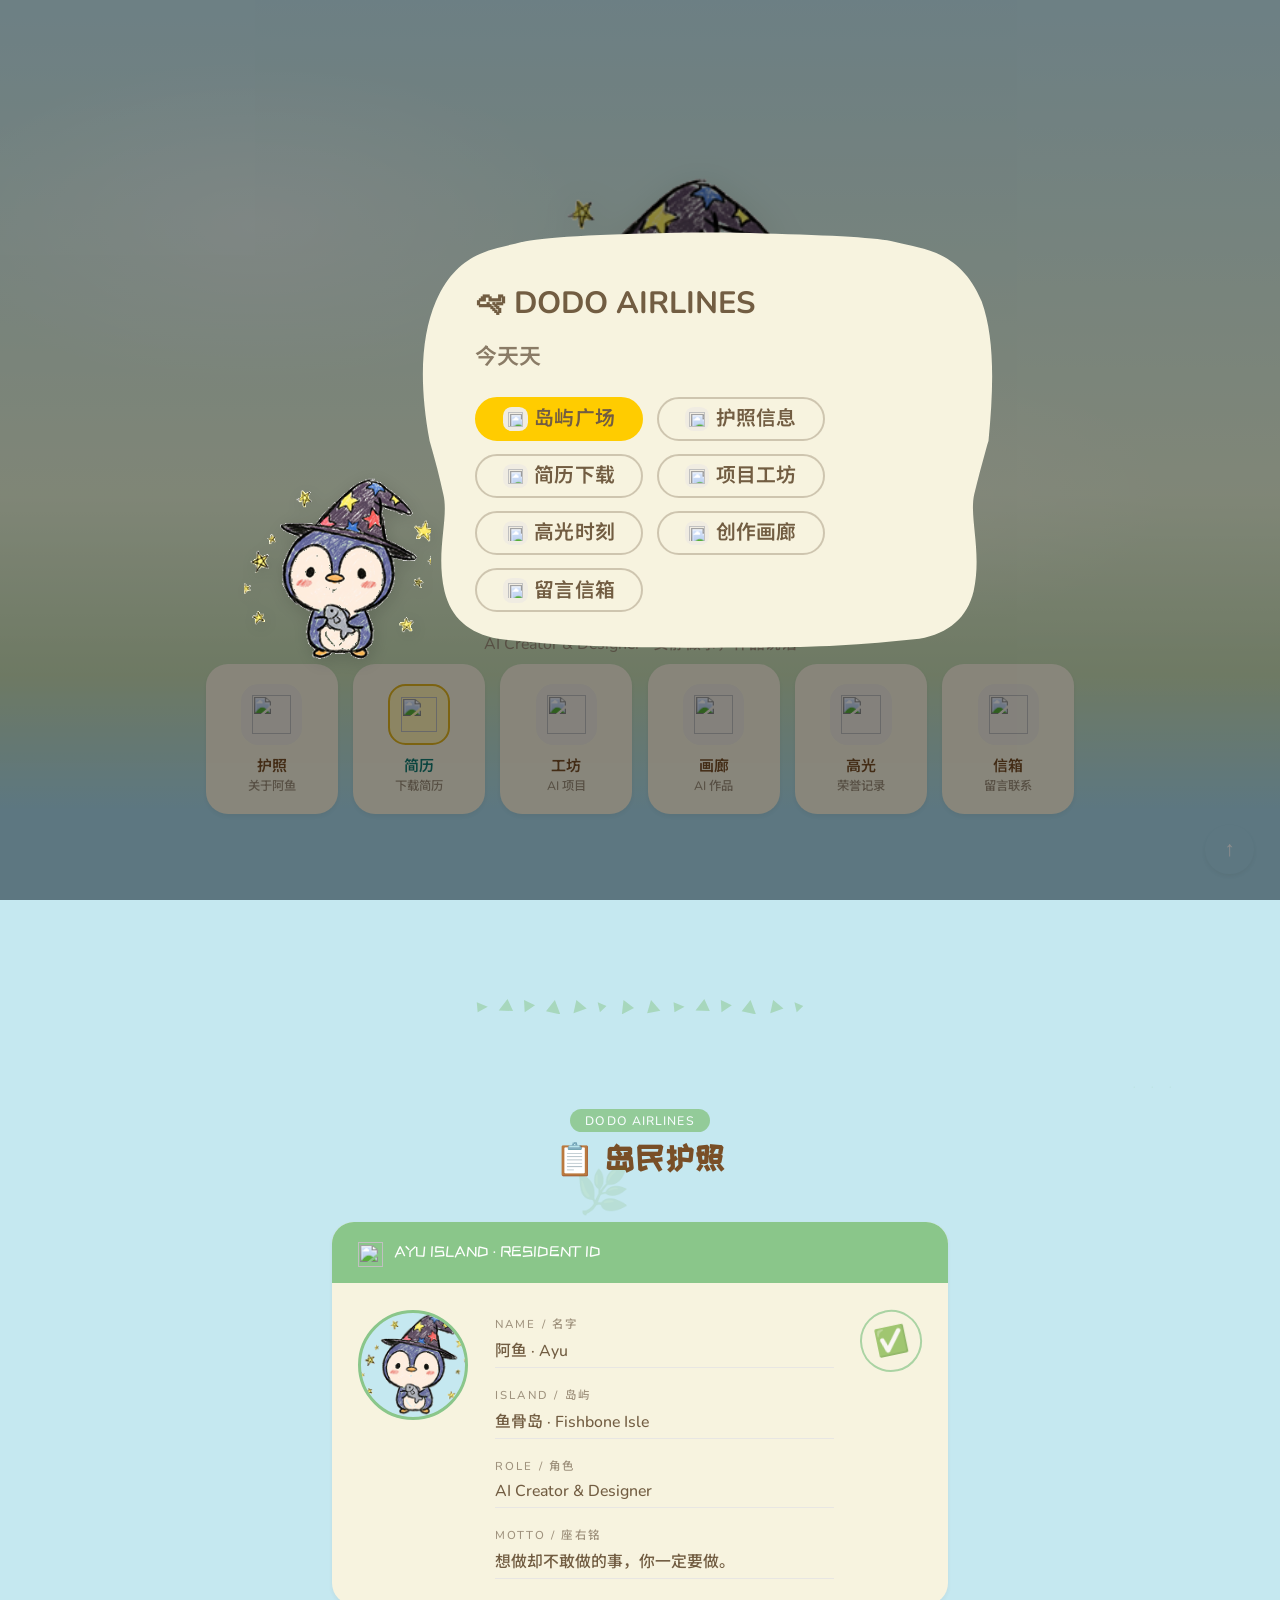
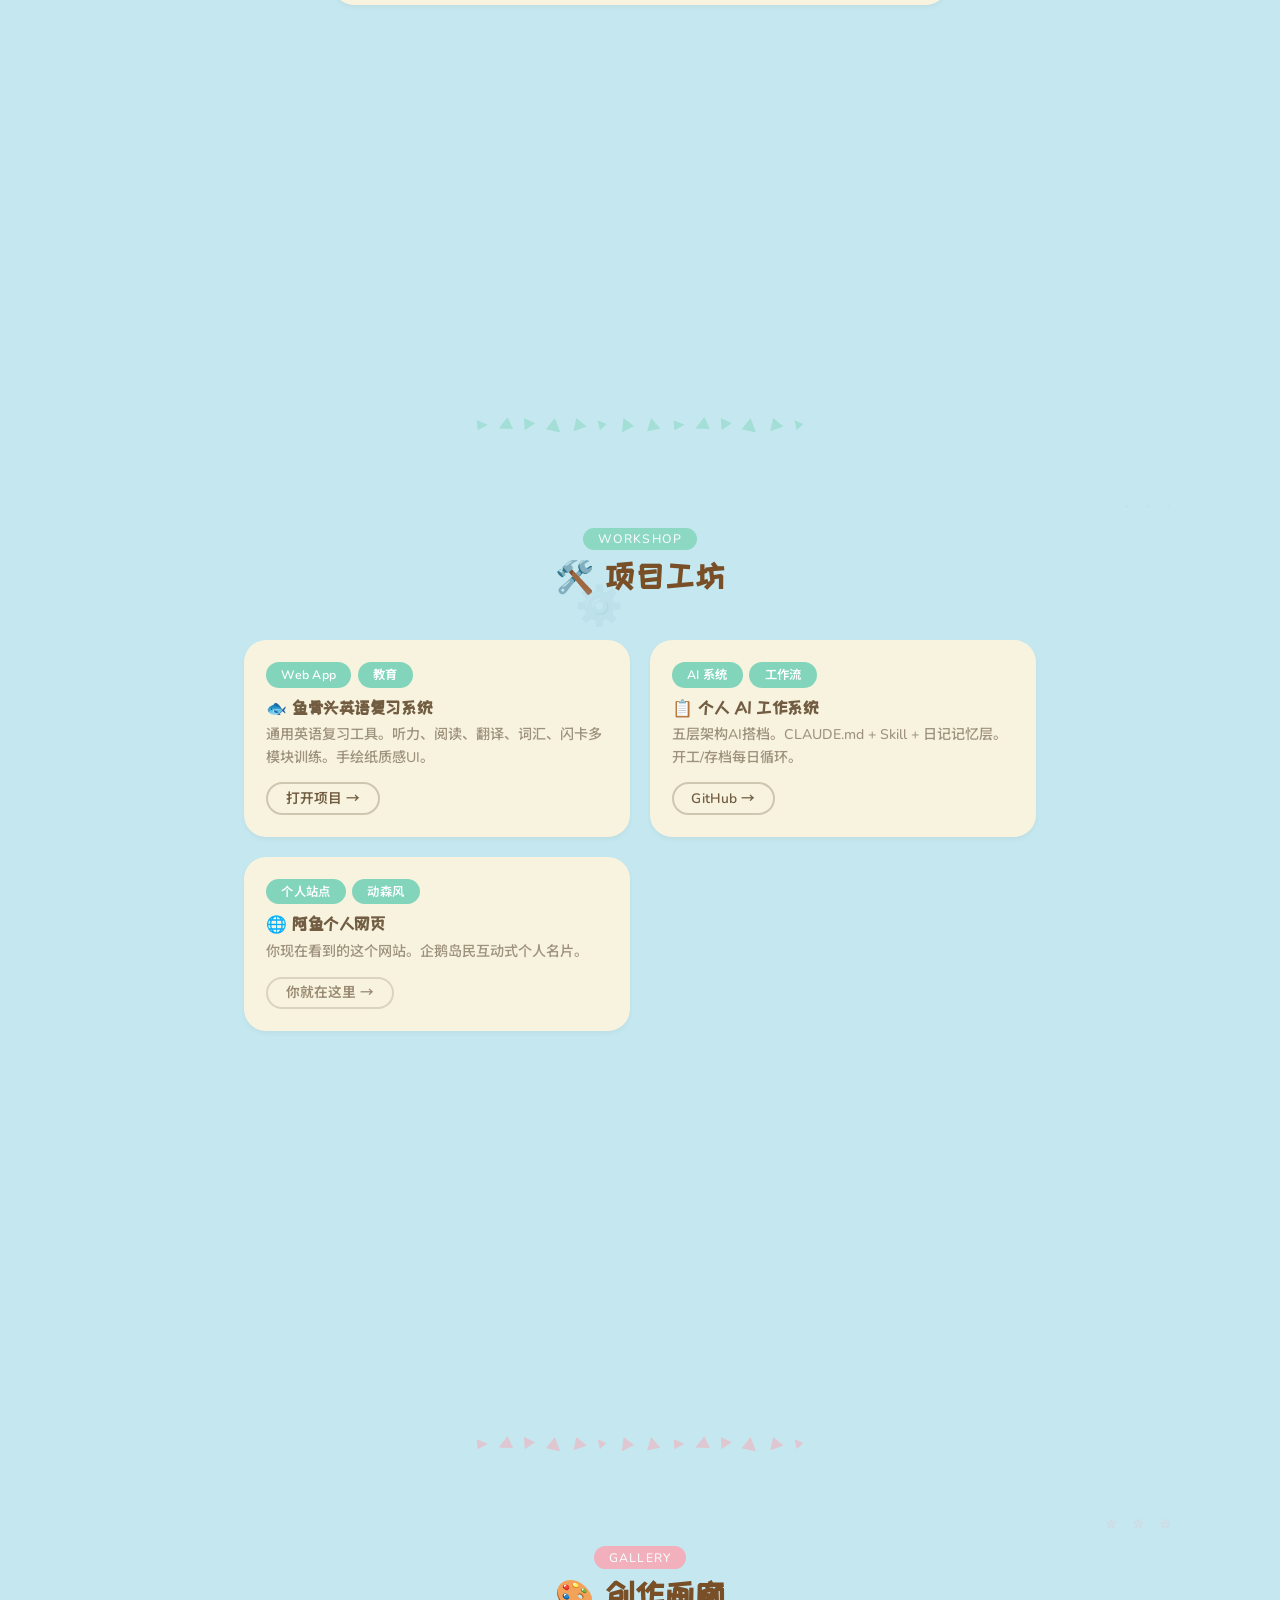
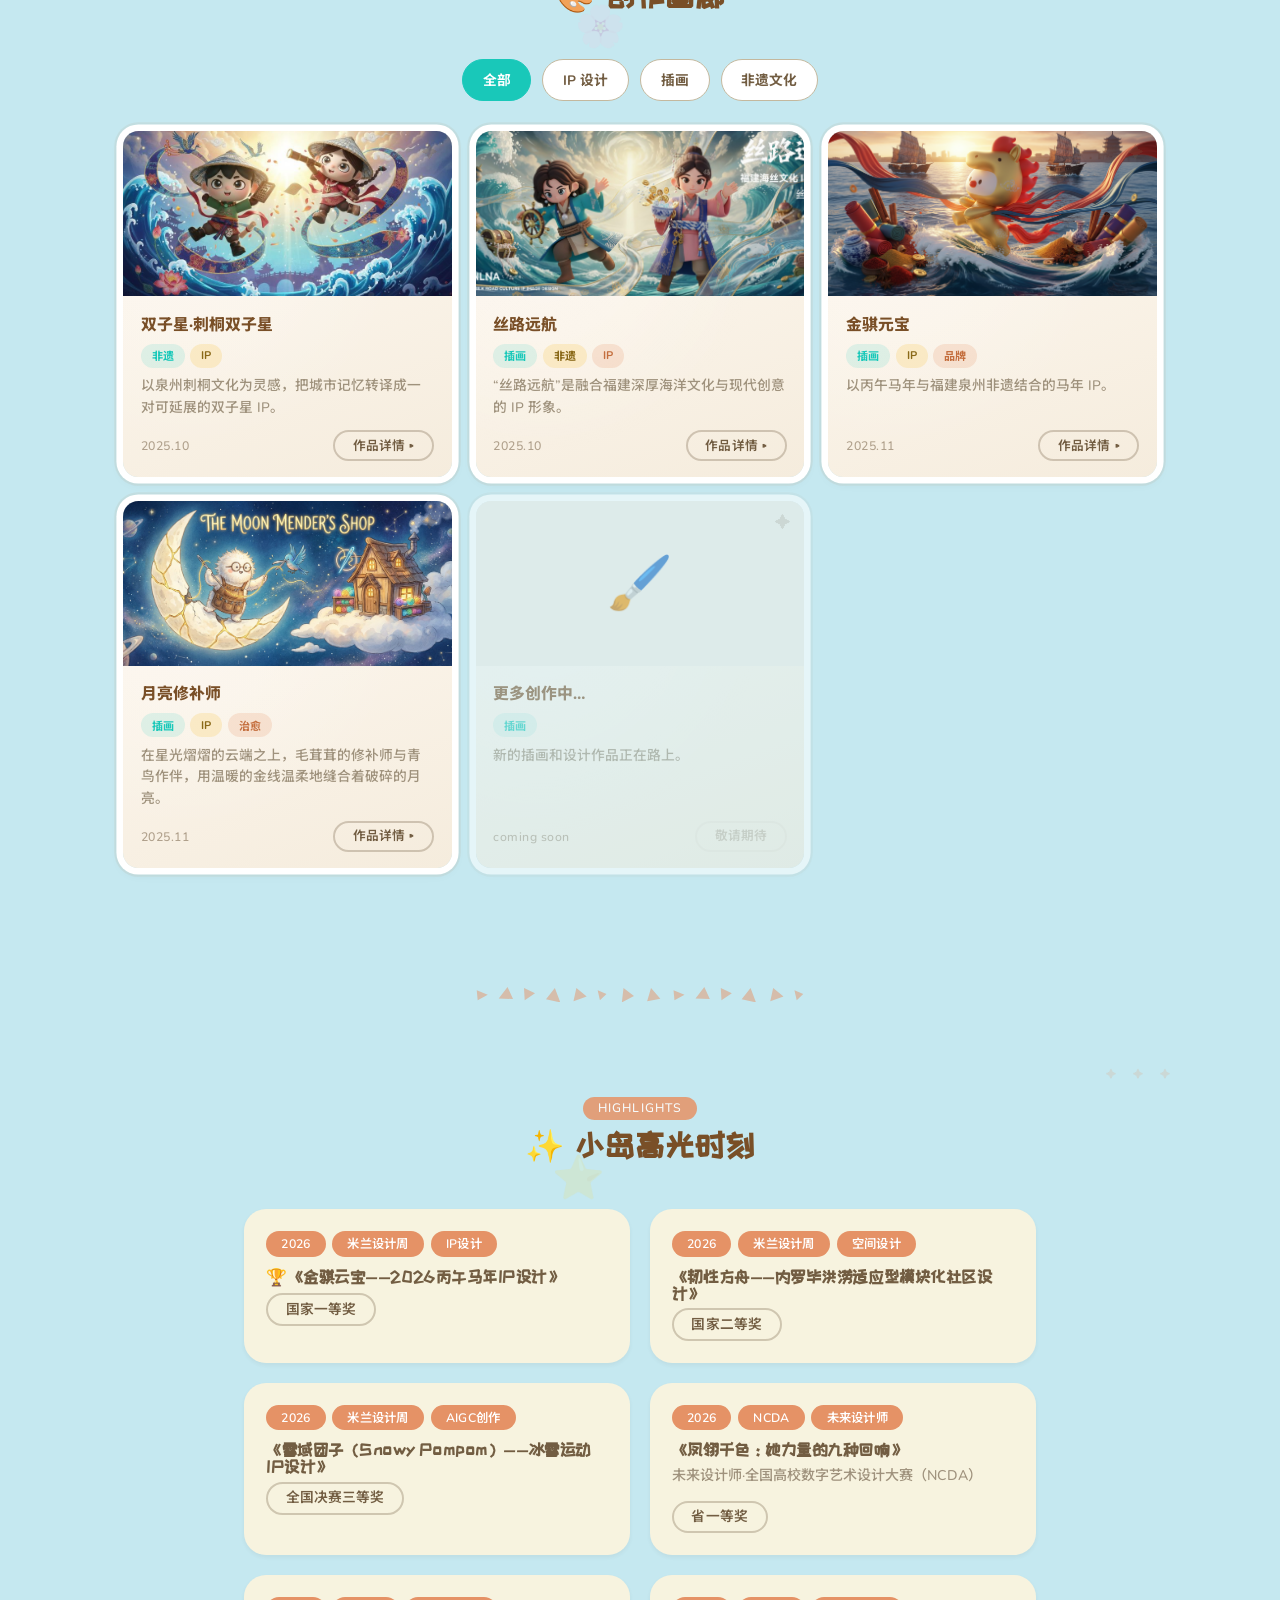
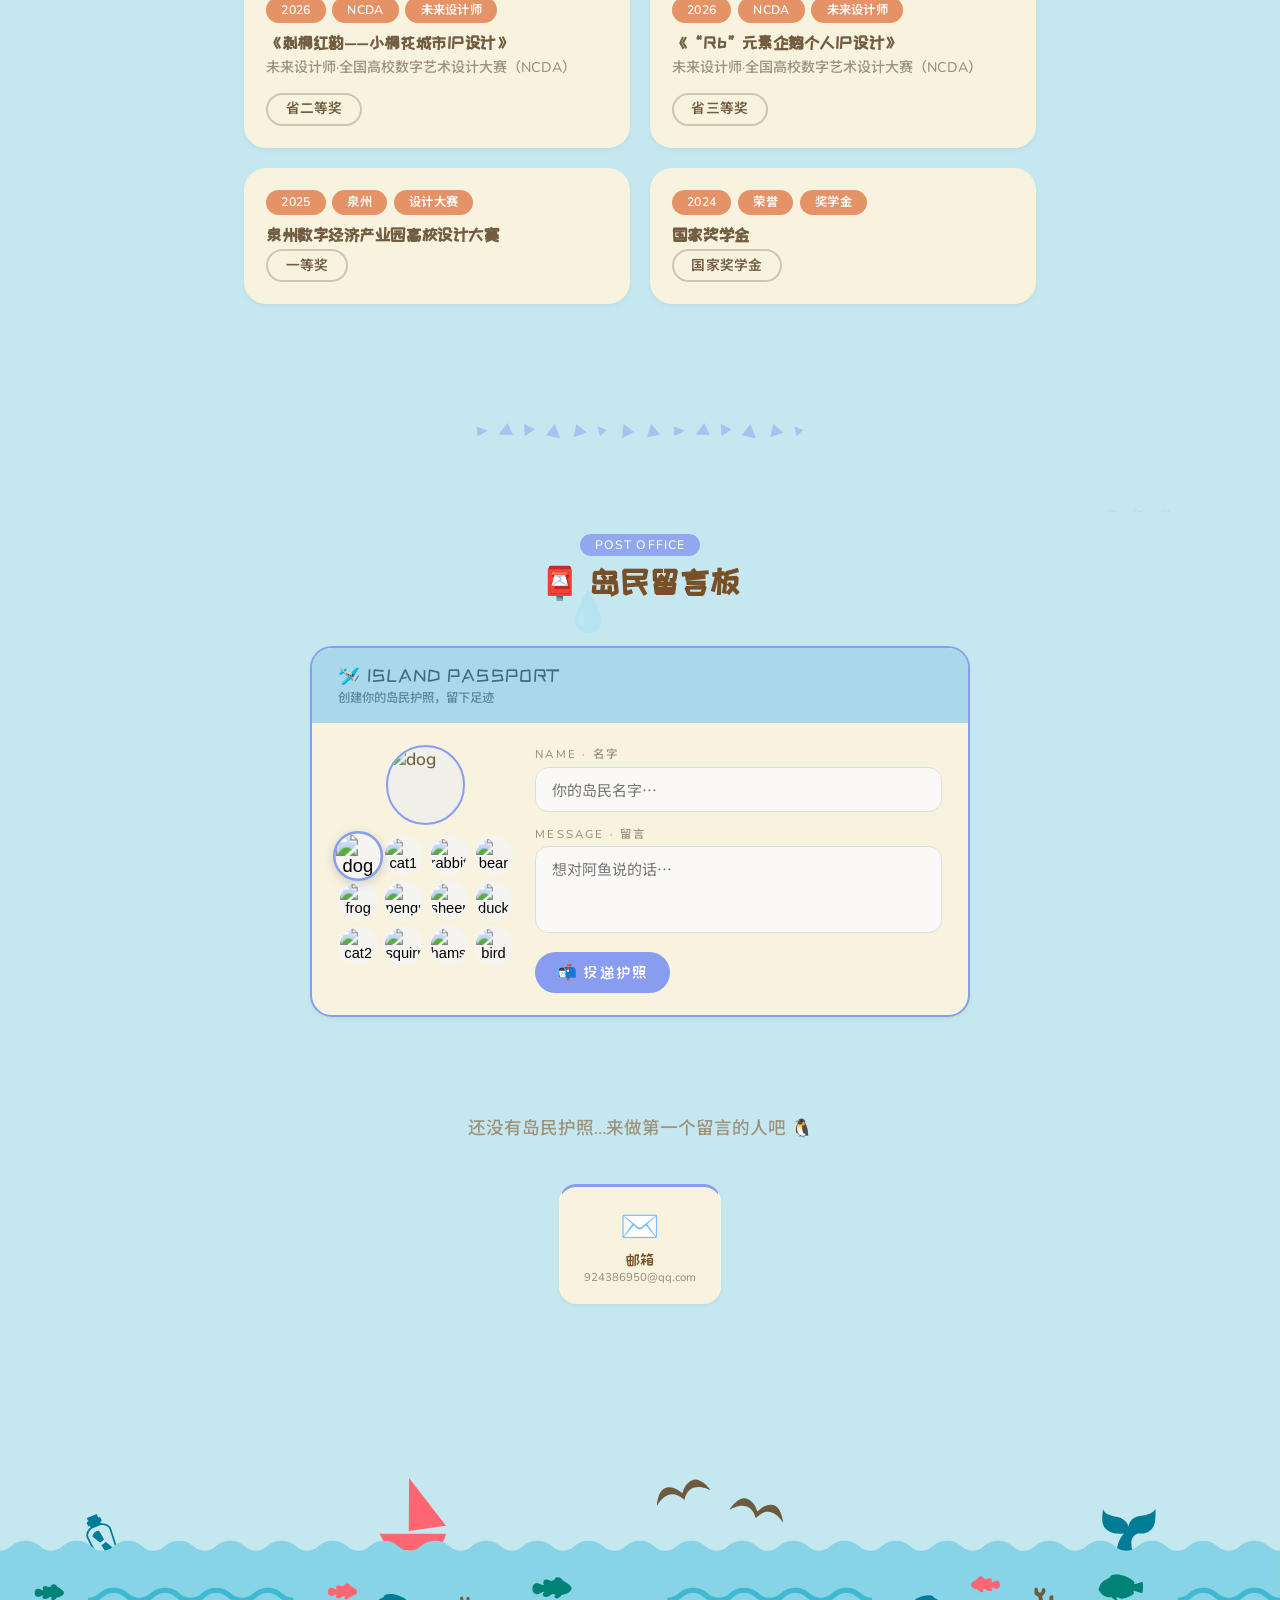
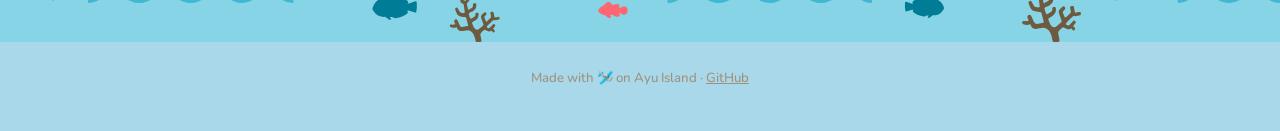
==== commit d72006dc: "Update island highlights awards" ====
--- a/index.html
+++ b/index.html
@@ -1737,7 +1737,7 @@
           <button class="dodo-btn" data-target="about"><span class="db-icon"><img src="icons/icon-miles.svg" alt=""></span>护照信息</button>
           <button class="dodo-btn" data-target="resume"><span class="db-icon"><img src="icons/icon-design.svg" alt=""></span>简历下载</button>
           <button class="dodo-btn" data-target="projects"><span class="db-icon"><img src="icons/icon-diy.svg" alt=""></span>项目工坊</button>
-          <button class="dodo-btn" data-target="competitions"><span class="db-icon"><img src="icons/icon-variant.svg" alt=""></span>竞赛挑战</button>
+          <button class="dodo-btn" data-target="competitions"><span class="db-icon"><img src="icons/icon-variant.svg" alt=""></span>高光时刻</button>
           <button class="dodo-btn" data-target="works"><span class="db-icon"><img src="icons/icon-camera.svg" alt=""></span>创作画廊</button>
           <button class="dodo-btn" data-target="contact"><span class="db-icon"><img src="icons/icon-chat.svg" alt=""></span>留言信箱</button>
         </div>
@@ -1780,8 +1780,8 @@
       </a>
       <a href="#competitions" class="island-card">
         <span class="island-icon"><img src="icons/icon-variant.svg" alt=""></span>
-        <span class="island-label">竞赛</span>
-        <span class="island-hint">挑战项目</span>
+        <span class="island-label">高光</span>
+        <span class="island-hint">荣誉记录</span>
       </a>
       <a href="#contact" class="island-card">
         <span class="island-icon"><img src="icons/icon-chat.svg" alt=""></span>
@@ -2027,11 +2027,11 @@
 
   <div class="section-divider" style="color:#e59266"><svg width="297" height="14" viewBox="0 0 297 14"><path d="M20 10.42L33 11 28.002 0zM10 6.97L0 3l.858 9zM43 1l.613 11L53 5.585zm89 13l11-5.867L133.507 1zm67-3.58l13 .58-4.998-11zm-10-3.45L179 3l.858 9zM90.634 1L88 13l12-4.39zM155 13l12-2.4-8.47-9.6zM110 3l2.057 9L118 6.292zm-47 8.215L76 14 71.048 1zM222 1l.613 11L232 5.585zm47.634 0L267 13l12-4.39zM289 3l2.057 9L297 6.292zm-48 8.215L254 14l-4.952-13z" fill="currentColor" fill-rule="evenodd"/></svg></div>
 
-  <!-- Competitions -->
+  <!-- Island Highlights / Awards -->
   <section class="section-island" id="competitions" data-theme="competitions">
     <div class="section-header">
-      <span class="section-stamp">CHALLENGE</span>
-      <h2>🏆 竞赛挑战</h2>
+      <span class="section-stamp">HIGHLIGHTS</span>
+      <h2>✨ 小岛高光时刻</h2>
     </div>
     <div class="card-grid" id="competitionsGrid"></div>
   </section>
@@ -2097,7 +2097,7 @@
 var greetings = [];
 
 // === Site Data Loader (shared with admin.html) ===
-var SITE_DATA_KEY = 'ayu-site-data';
+var SITE_DATA_KEY = 'ayu-site-data-v4';
 
 function loadSiteData() {
   var stored = localStorage.getItem(SITE_DATA_KEY);
@@ -2169,14 +2169,21 @@
   if (siteData.competitions) {
     var grid = document.getElementById('competitionsGrid');
     if (grid) {
-      grid.innerHTML = siteData.competitions.map(function(comp) {
+      var sortedCompetitions = siteData.competitions.slice().sort(function(a, b) {
+        function yearOf(item) {
+          var match = (item.tags || []).join(' ').match(/\b(20\d{2})\b/);
+          return match ? Number(match[1]) : 0;
+        }
+        return yearOf(b) - yearOf(a);
+      });
+      grid.innerHTML = sortedCompetitions.map(function(comp) {
         var tagsHtml = (comp.tags || []).map(function(t) { return '<span class="card-tag">' + t + '</span>'; }).join('');
-        var opacity = comp.status === '敬请期待' ? '0.5' : (comp.status === '✨' ? '0.4' : '0.7');
+        var descHtml = comp.desc ? '<p>' + comp.desc + '</p>' : '';
         return '<div class="item-card">' +
           '<div class="card-tags">' + tagsHtml + '</div>' +
           '<h3>' + (comp.title || '') + '</h3>' +
-          '<p>' + (comp.desc || '') + '</p>' +
-          '<span class="card-link" style="cursor:default;opacity:' + opacity + '">' + (comp.status || '') + '</span>' +
+          descHtml +
+          '<span class="card-link" style="cursor:default">' + (comp.status || '') + '</span>' +
         '</div>';
       }).join('');
     }
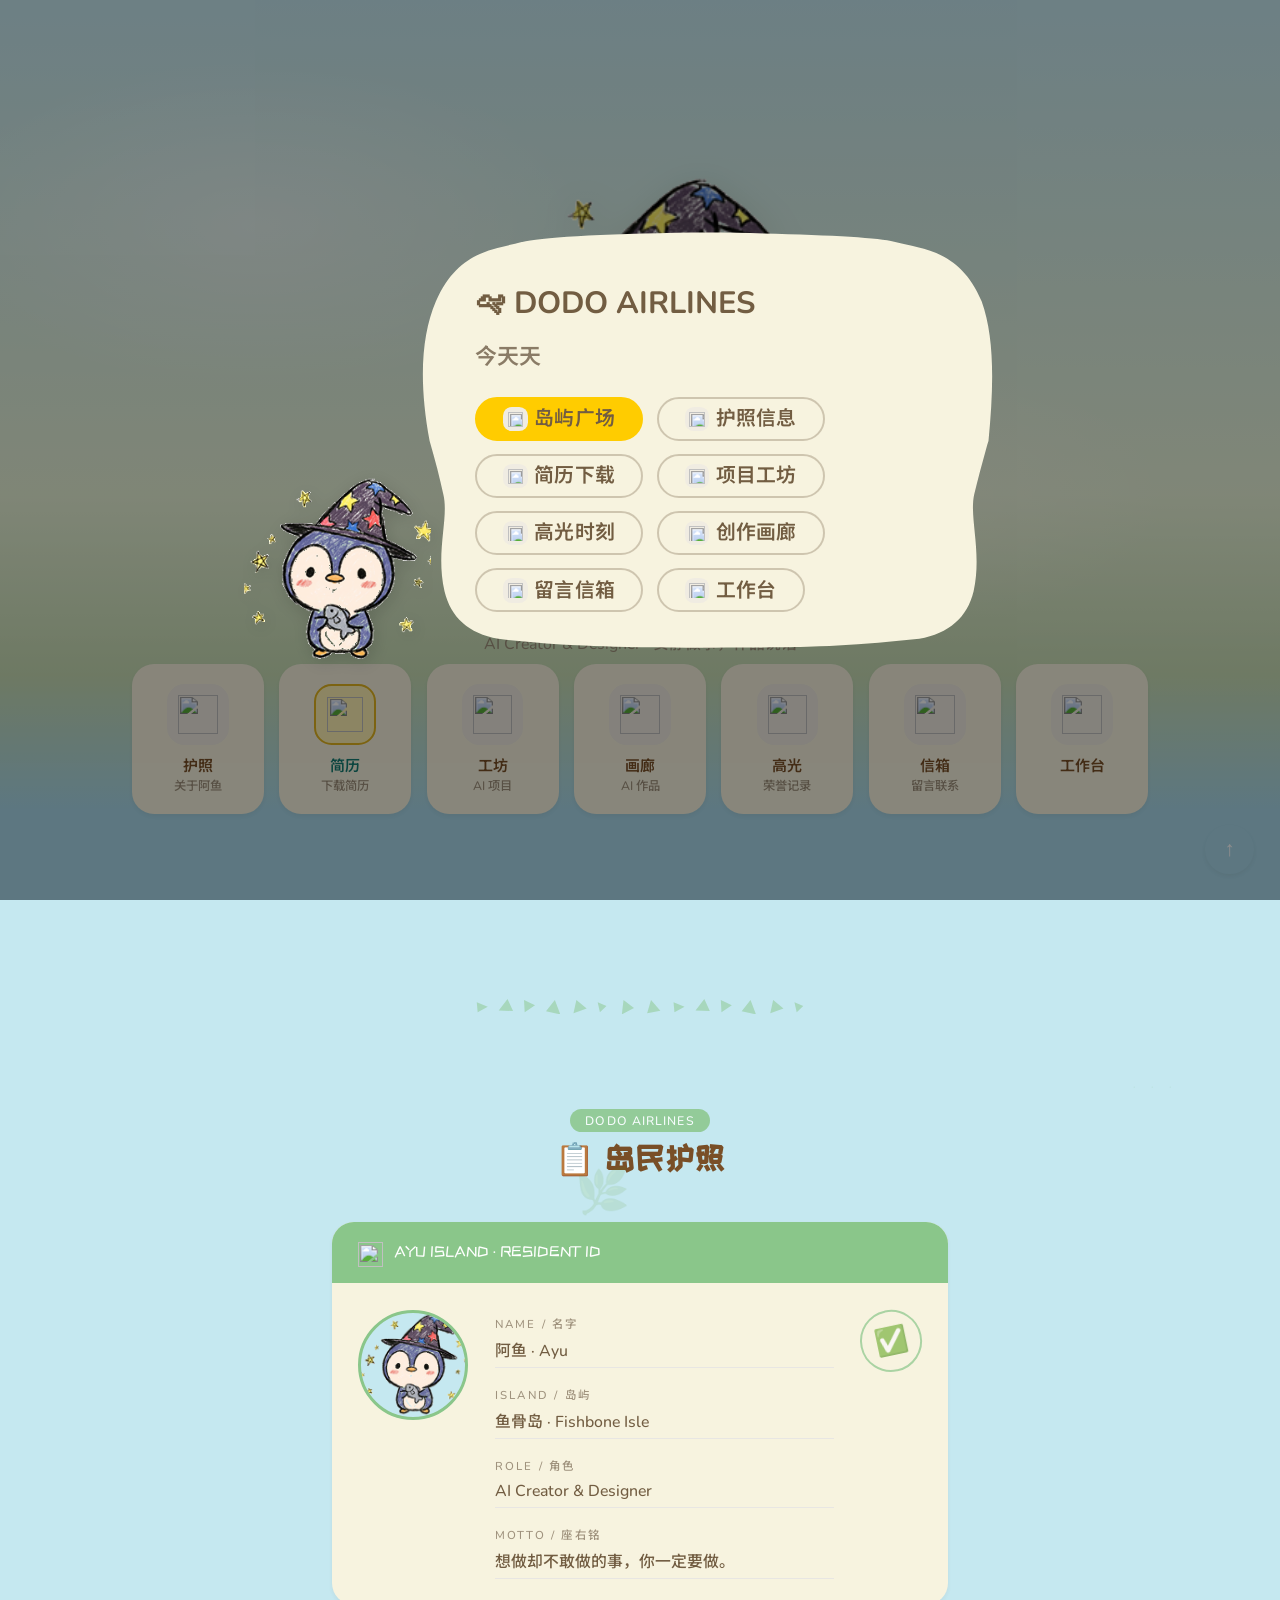
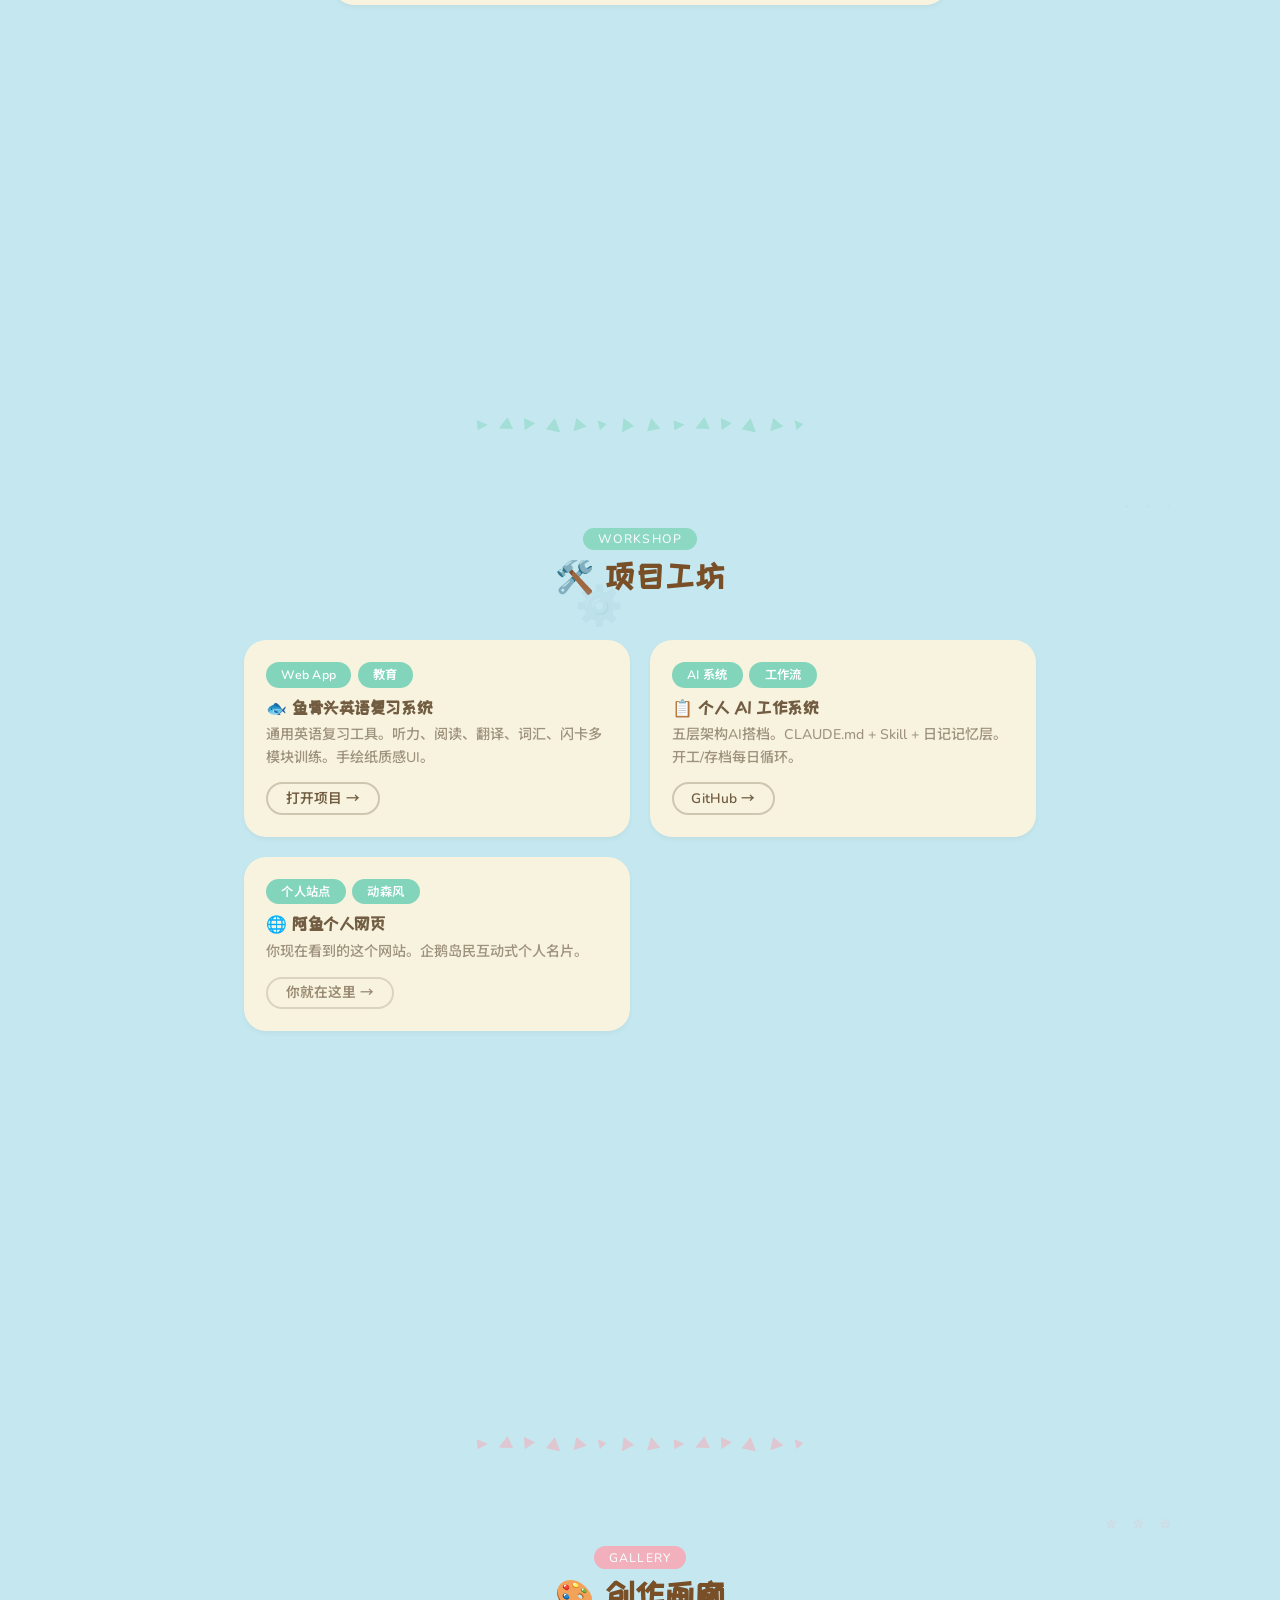
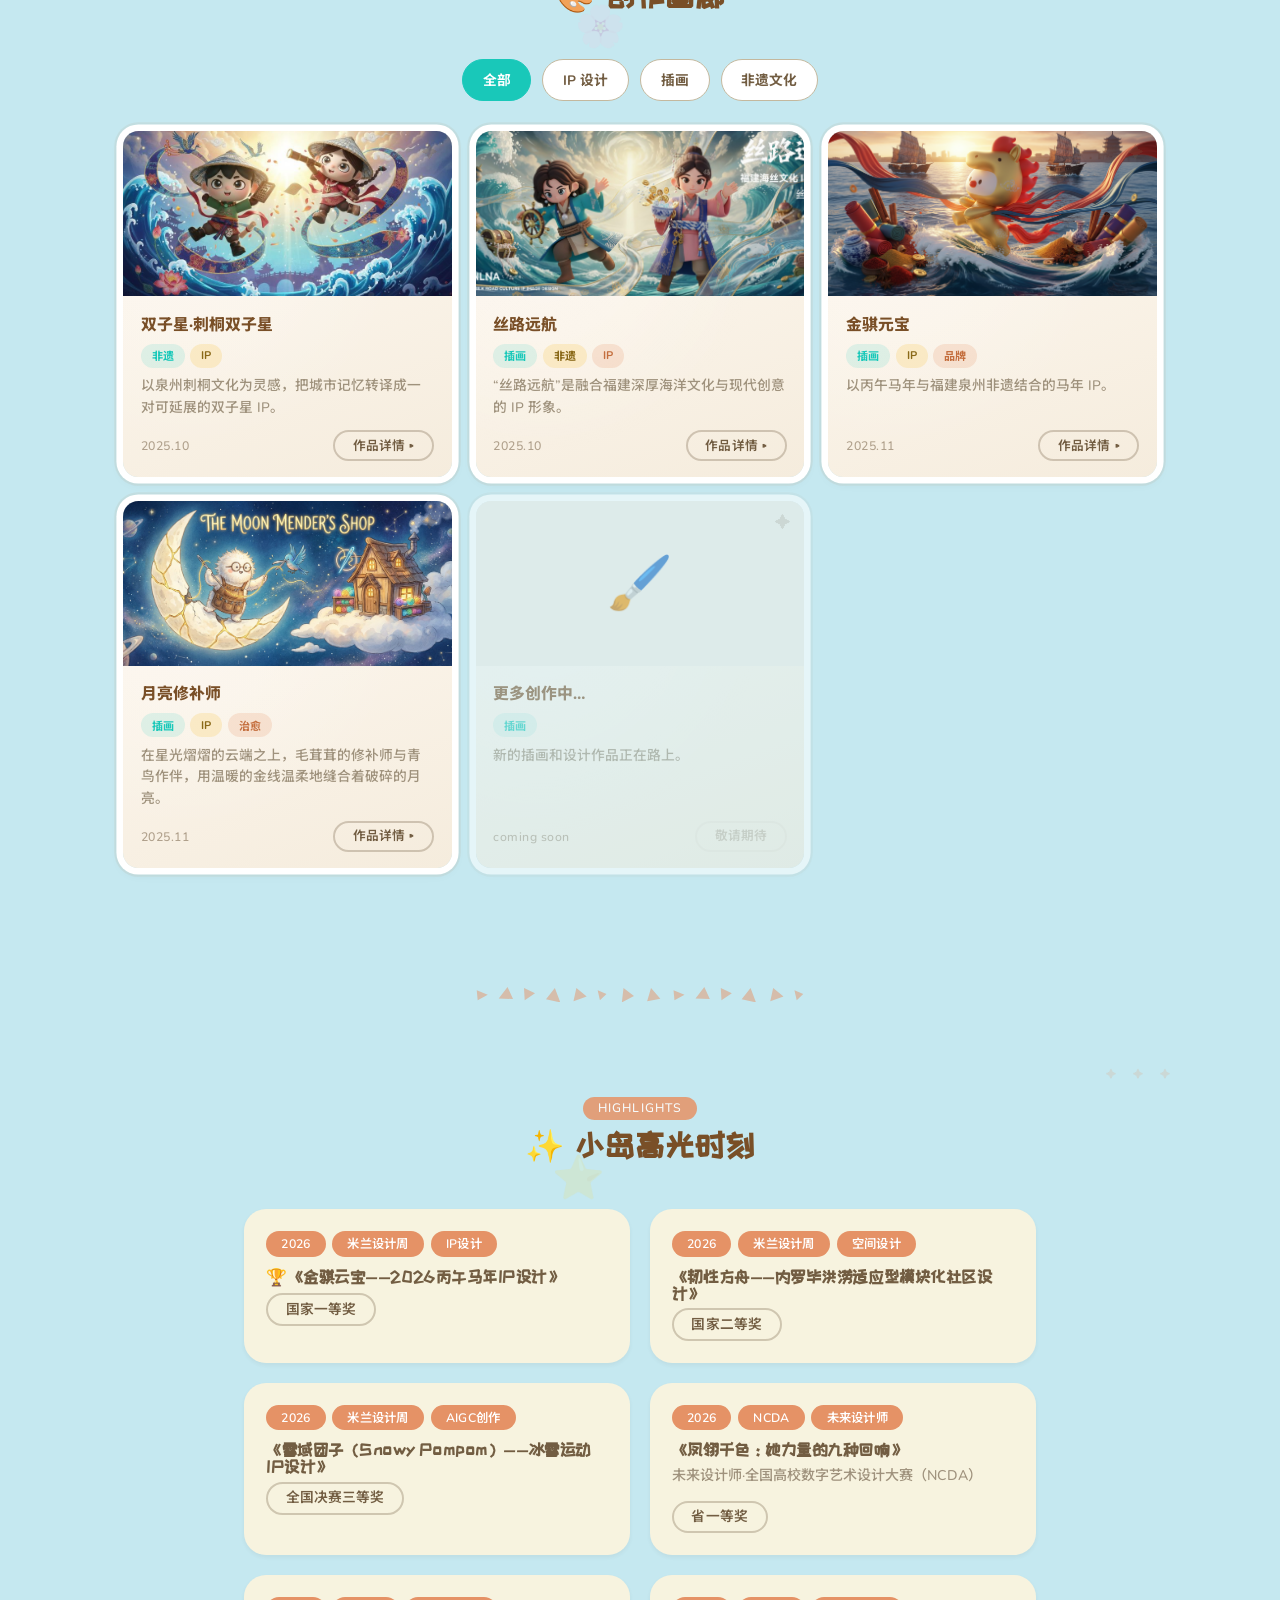
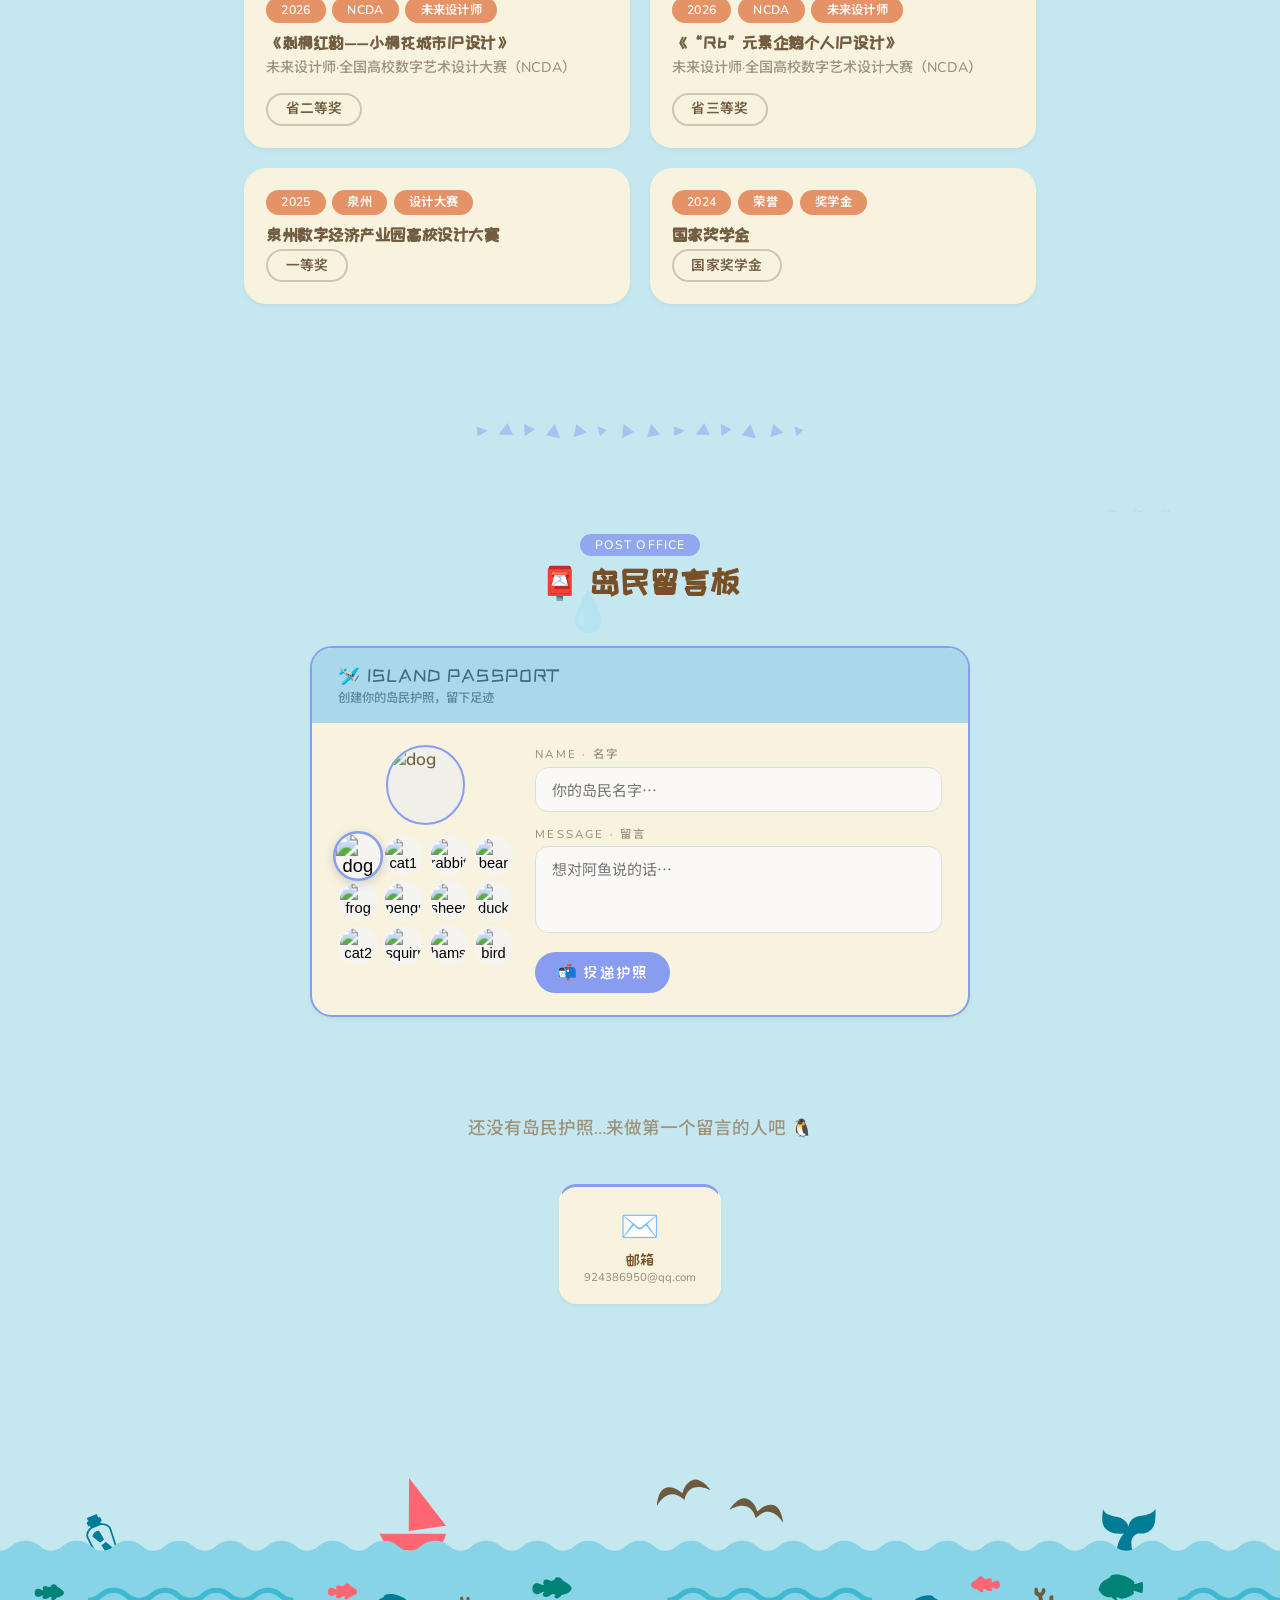
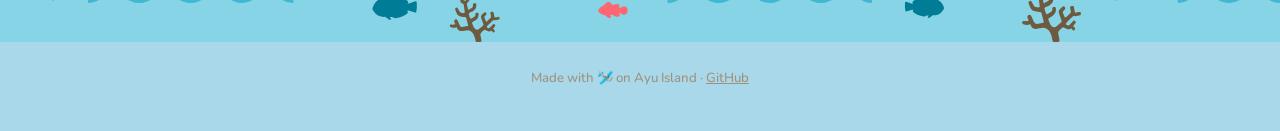
==== commit 363d4583: "Add personal dashboard to main site" ====
--- a/index.html
+++ b/index.html
@@ -484,6 +484,11 @@
   border-color: rgba(114, 93, 66, 0.6);
   background: rgba(114, 93, 66, 0.08);
 }
+.dodo-btn.dodo-btn-dashboard,
+.dodo-btn.dodo-btn-dashboard:hover,
+.dodo-btn.dodo-btn-dashboard:focus {
+  text-decoration: none;
+}
 
 /* Primary confirm-style button (yellow, per Modal spec) */
 .dodo-btn.dodo-btn-primary {
@@ -1740,6 +1745,7 @@
           <button class="dodo-btn" data-target="competitions"><span class="db-icon"><img src="icons/icon-variant.svg" alt=""></span>高光时刻</button>
           <button class="dodo-btn" data-target="works"><span class="db-icon"><img src="icons/icon-camera.svg" alt=""></span>创作画廊</button>
           <button class="dodo-btn" data-target="contact"><span class="db-icon"><img src="icons/icon-chat.svg" alt=""></span>留言信箱</button>
+          <a class="dodo-btn dodo-btn-dashboard" href="dashboard.html"><span class="db-icon"><img src="icons/icon-diy.svg" alt=""></span>工作台</a>
         </div>
       </div>
     </div>
@@ -1787,6 +1793,10 @@
         <span class="island-icon"><img src="icons/icon-chat.svg" alt=""></span>
         <span class="island-label">信箱</span>
         <span class="island-hint">留言联系</span>
+      </a>
+      <a href="dashboard.html" class="island-card dashboard-island-card">
+        <span class="island-icon"><img src="icons/icon-diy.svg" alt=""></span>
+        <span class="island-label">工作台</span>
       </a>
     </div>
   </section>
